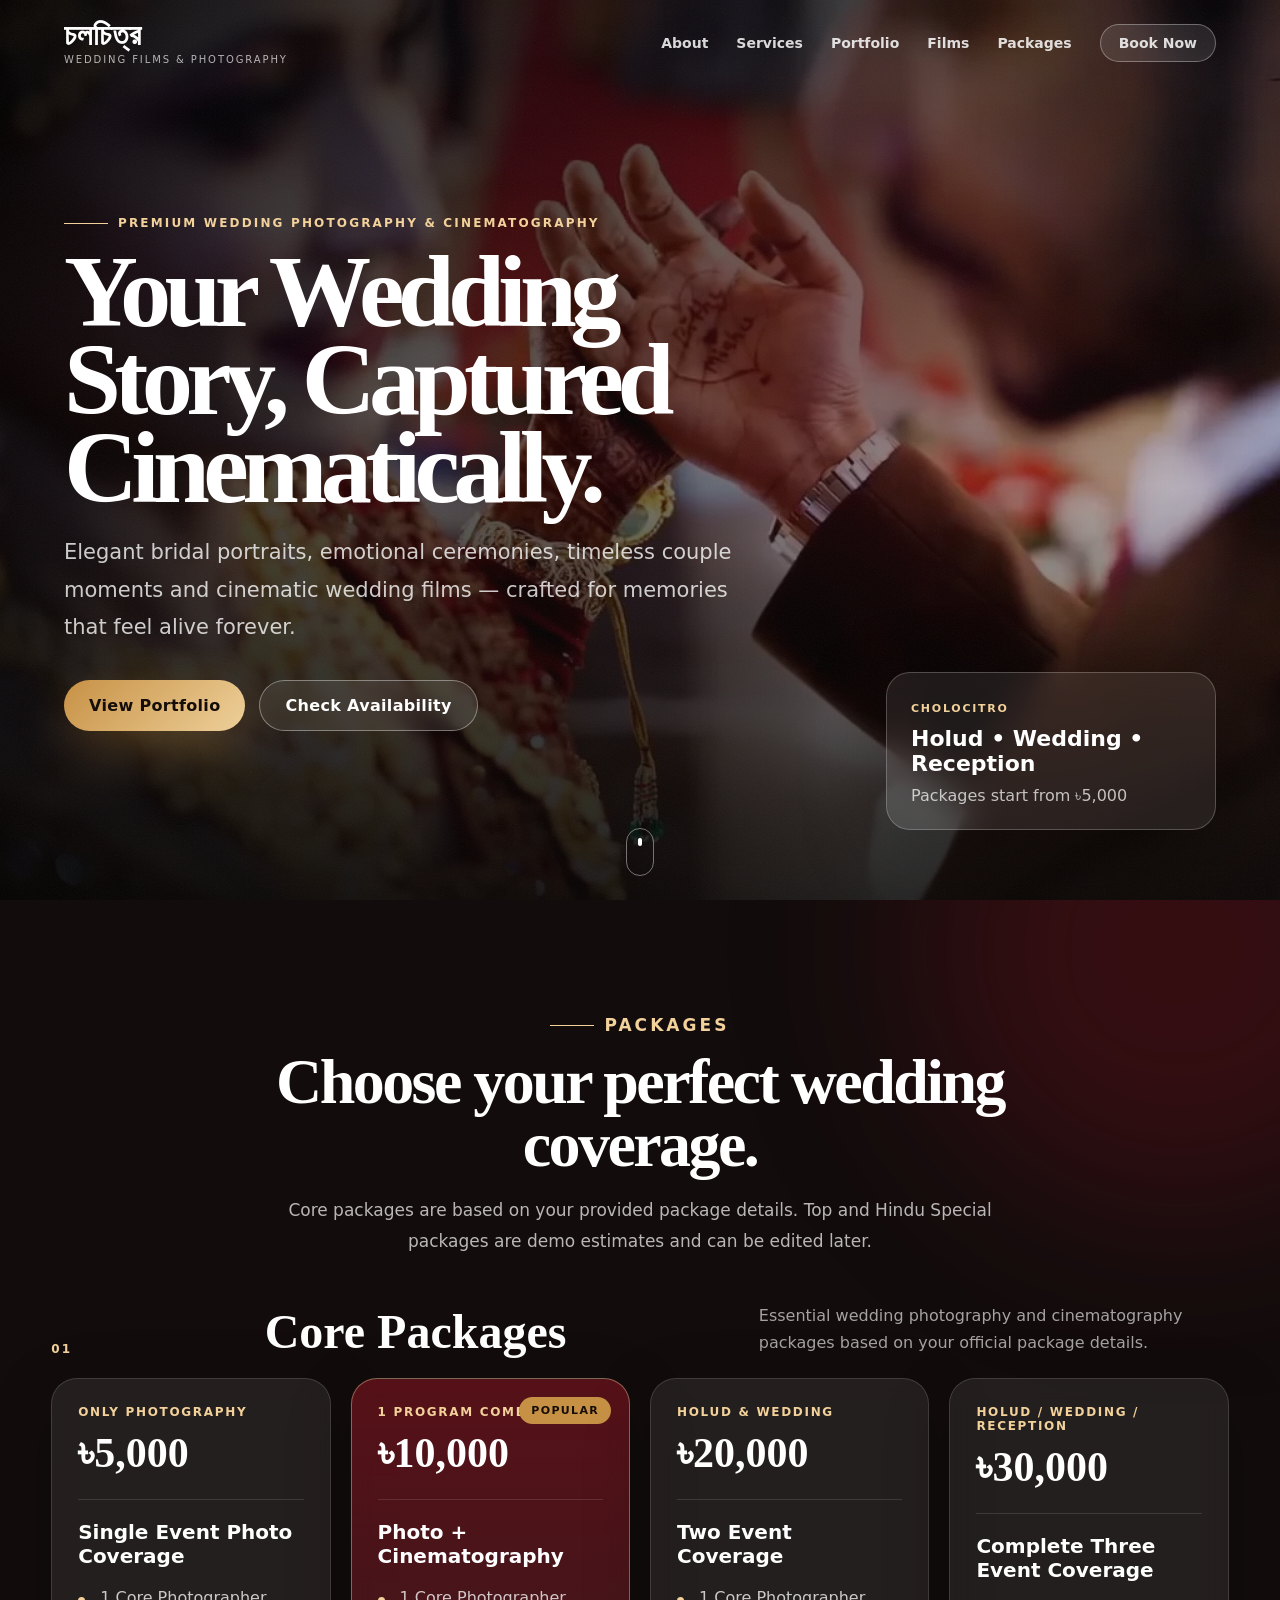
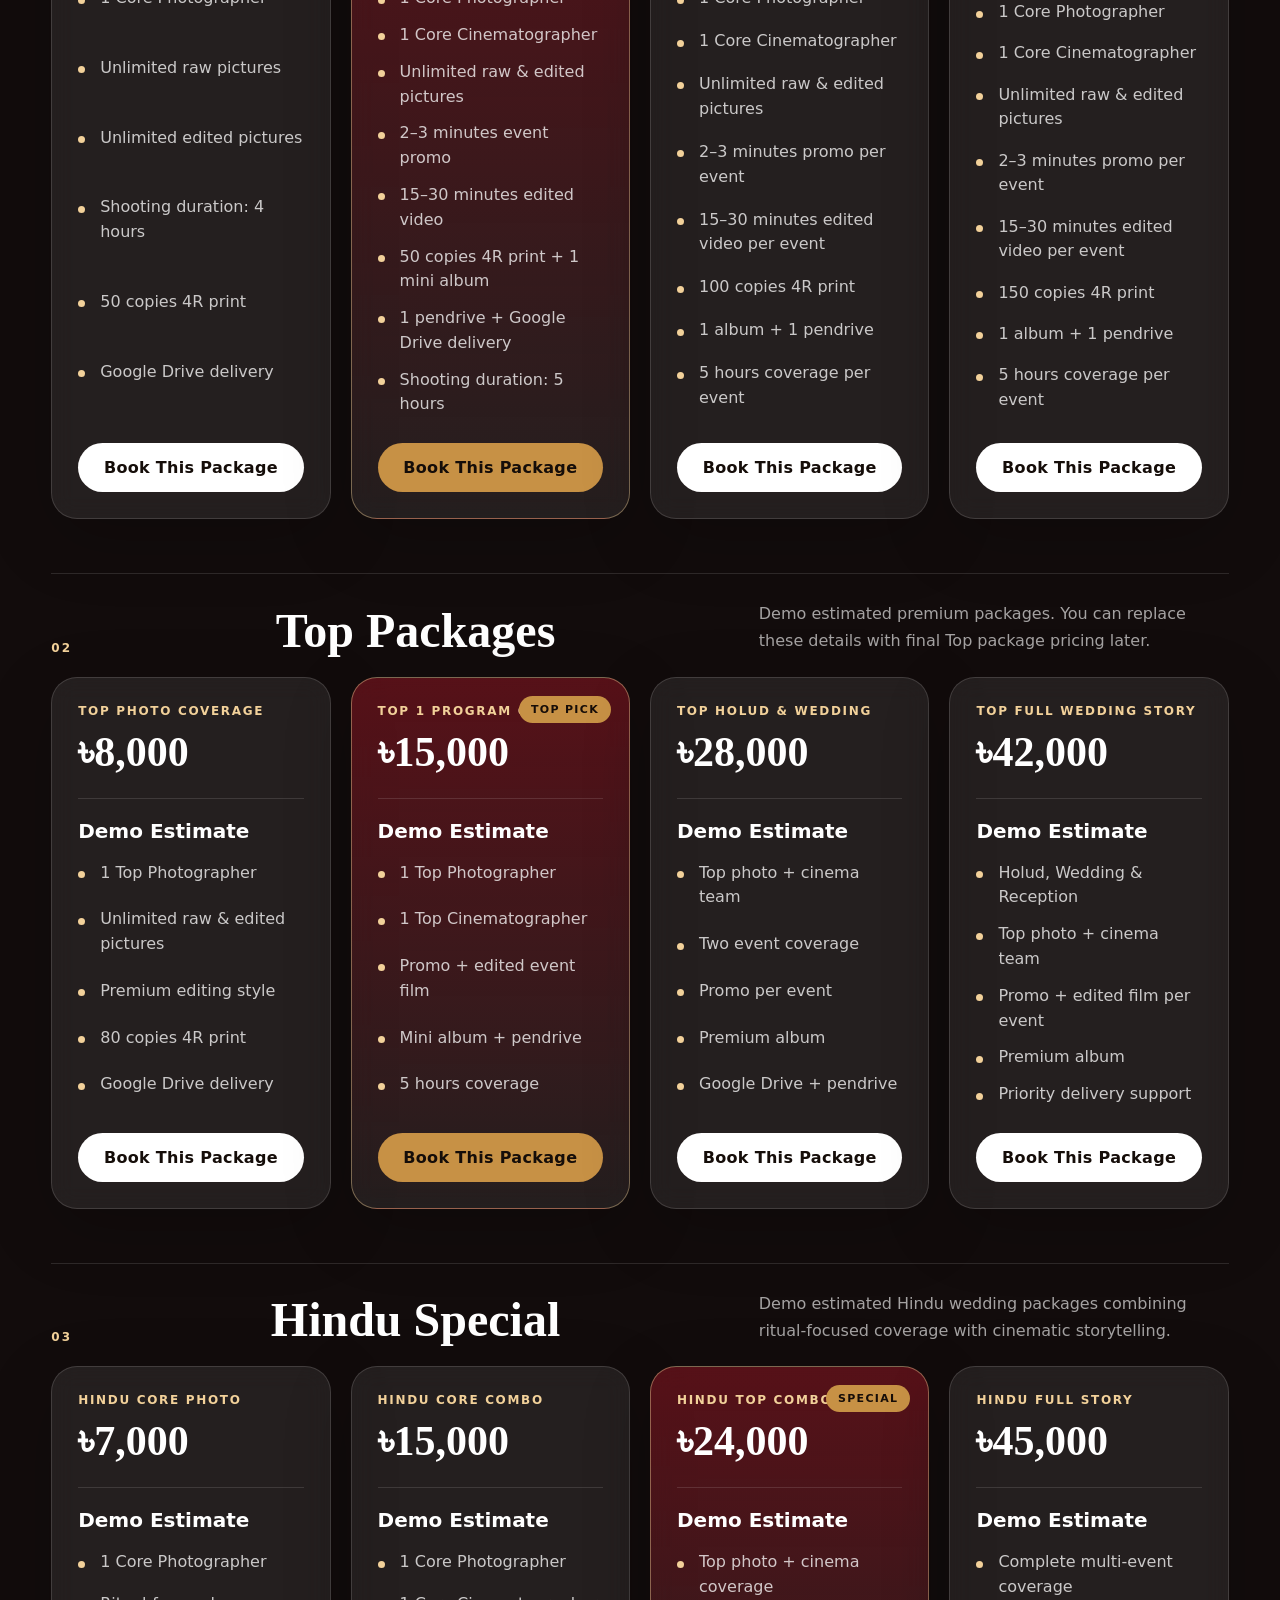
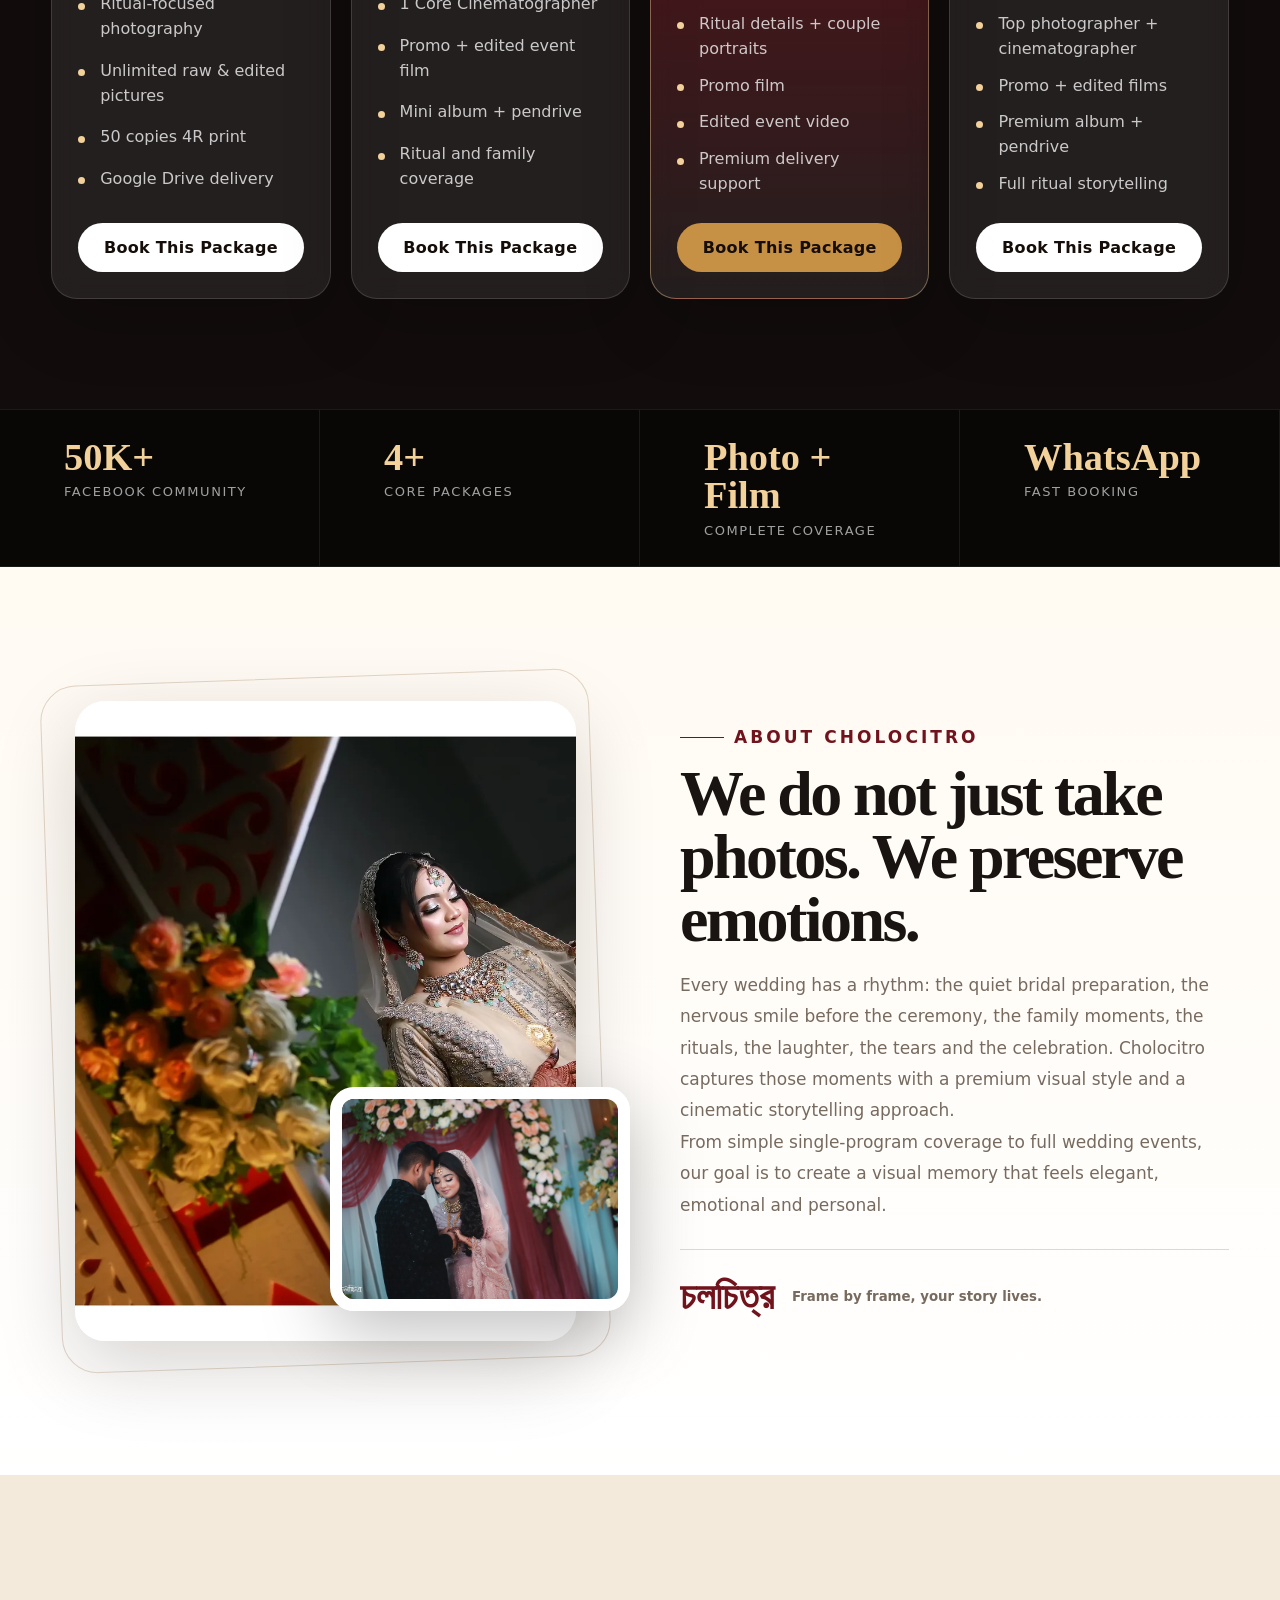
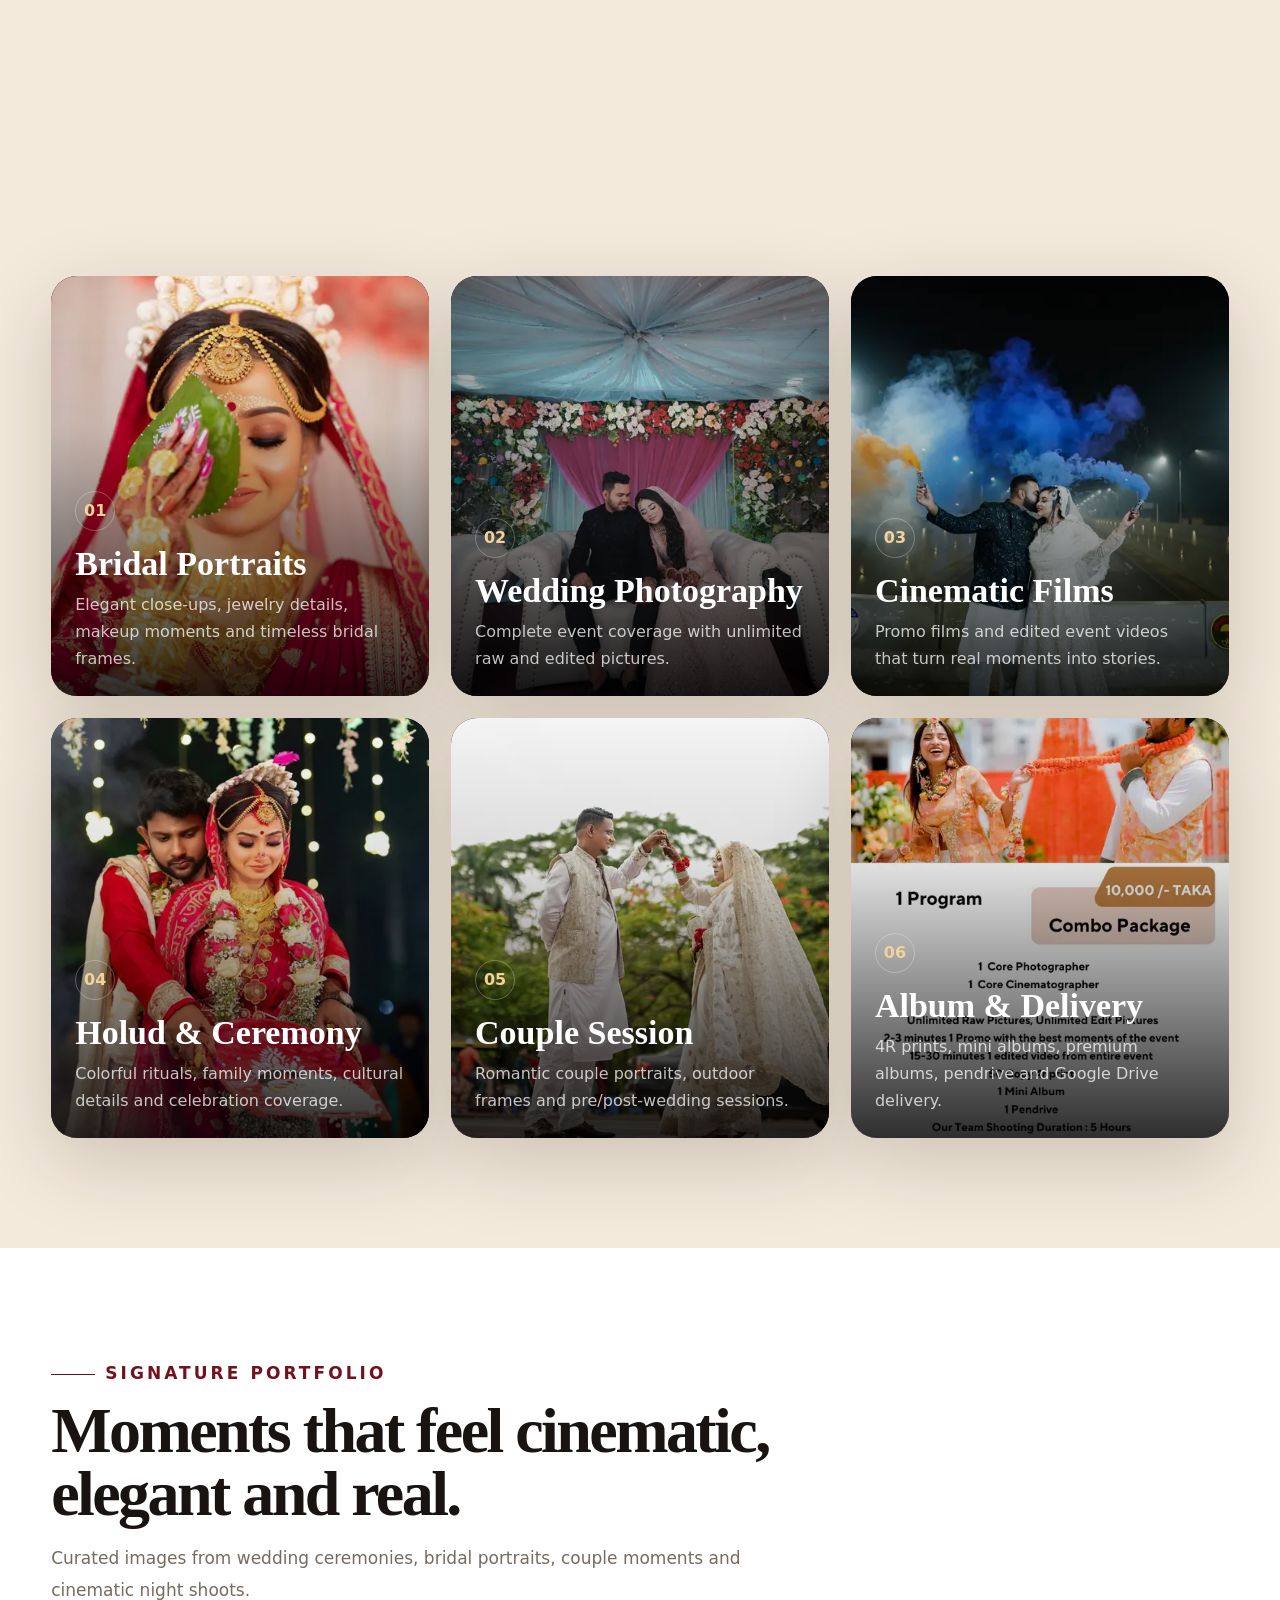
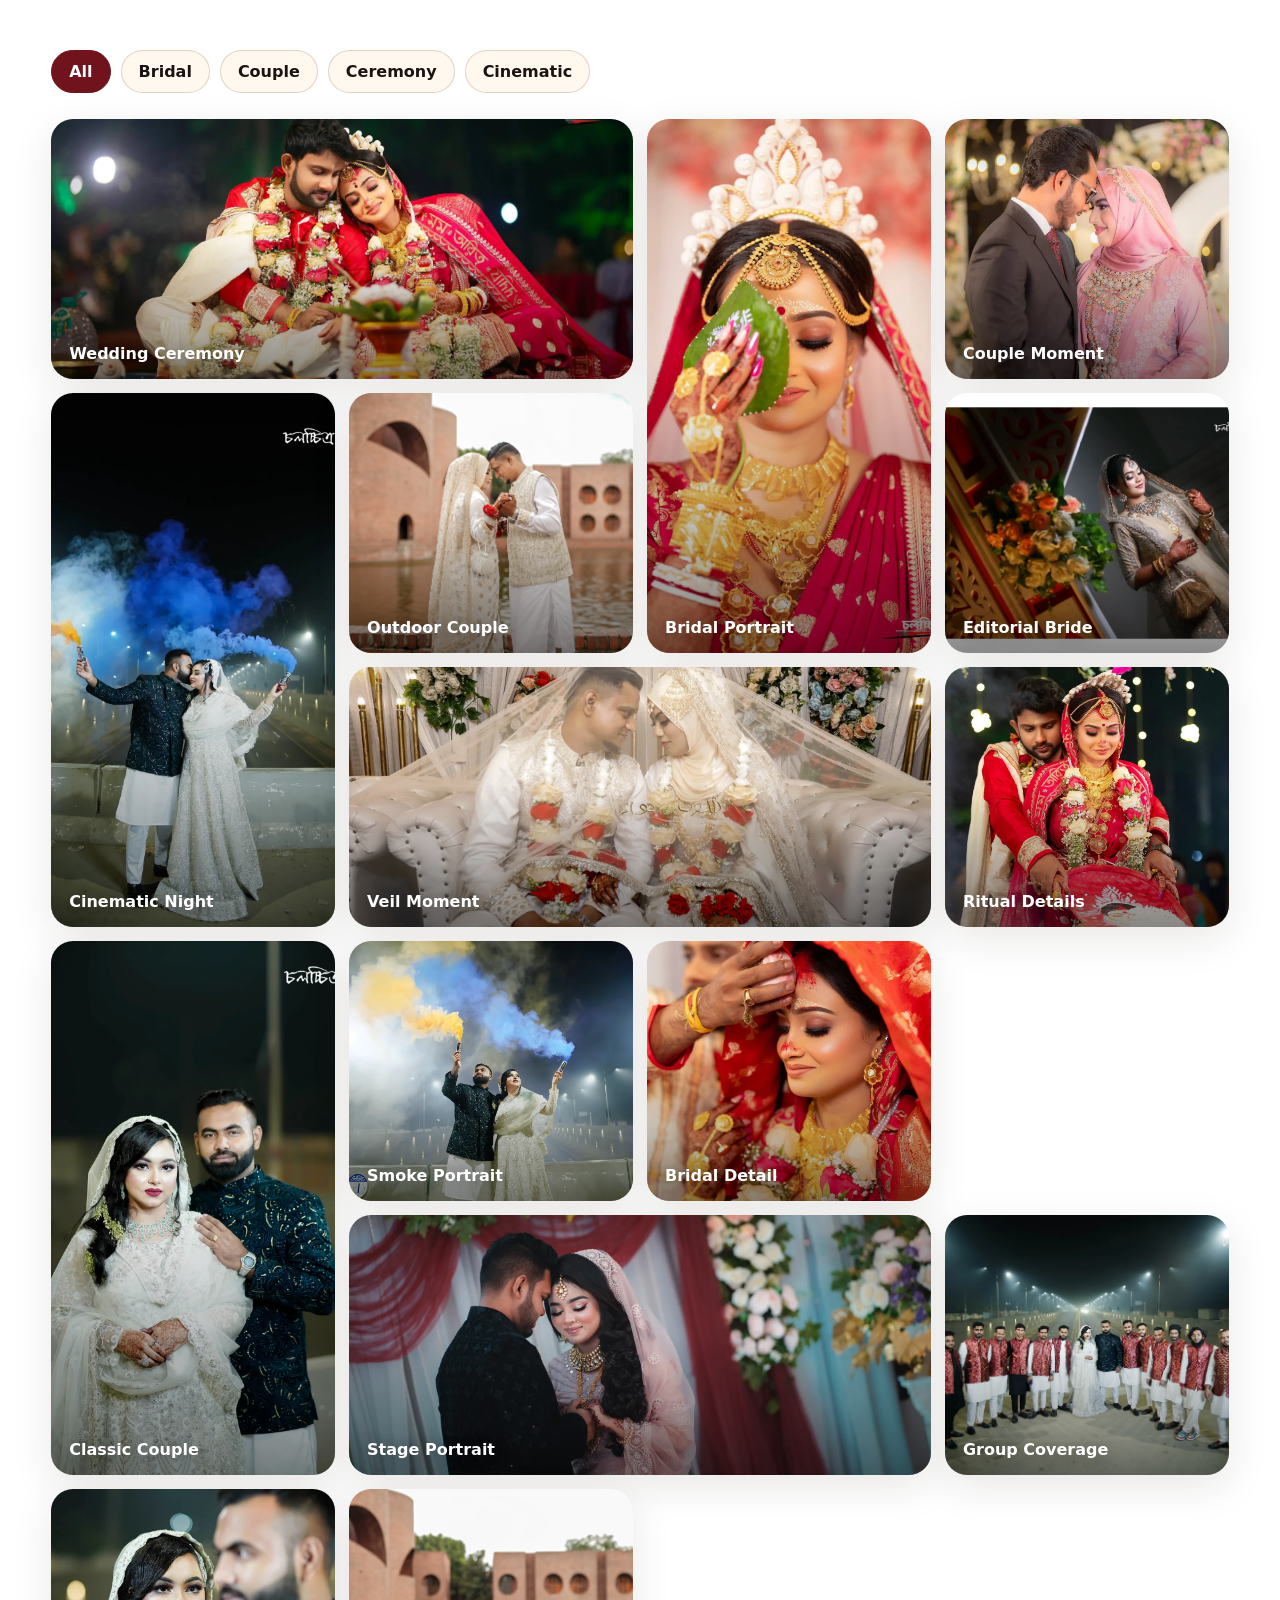
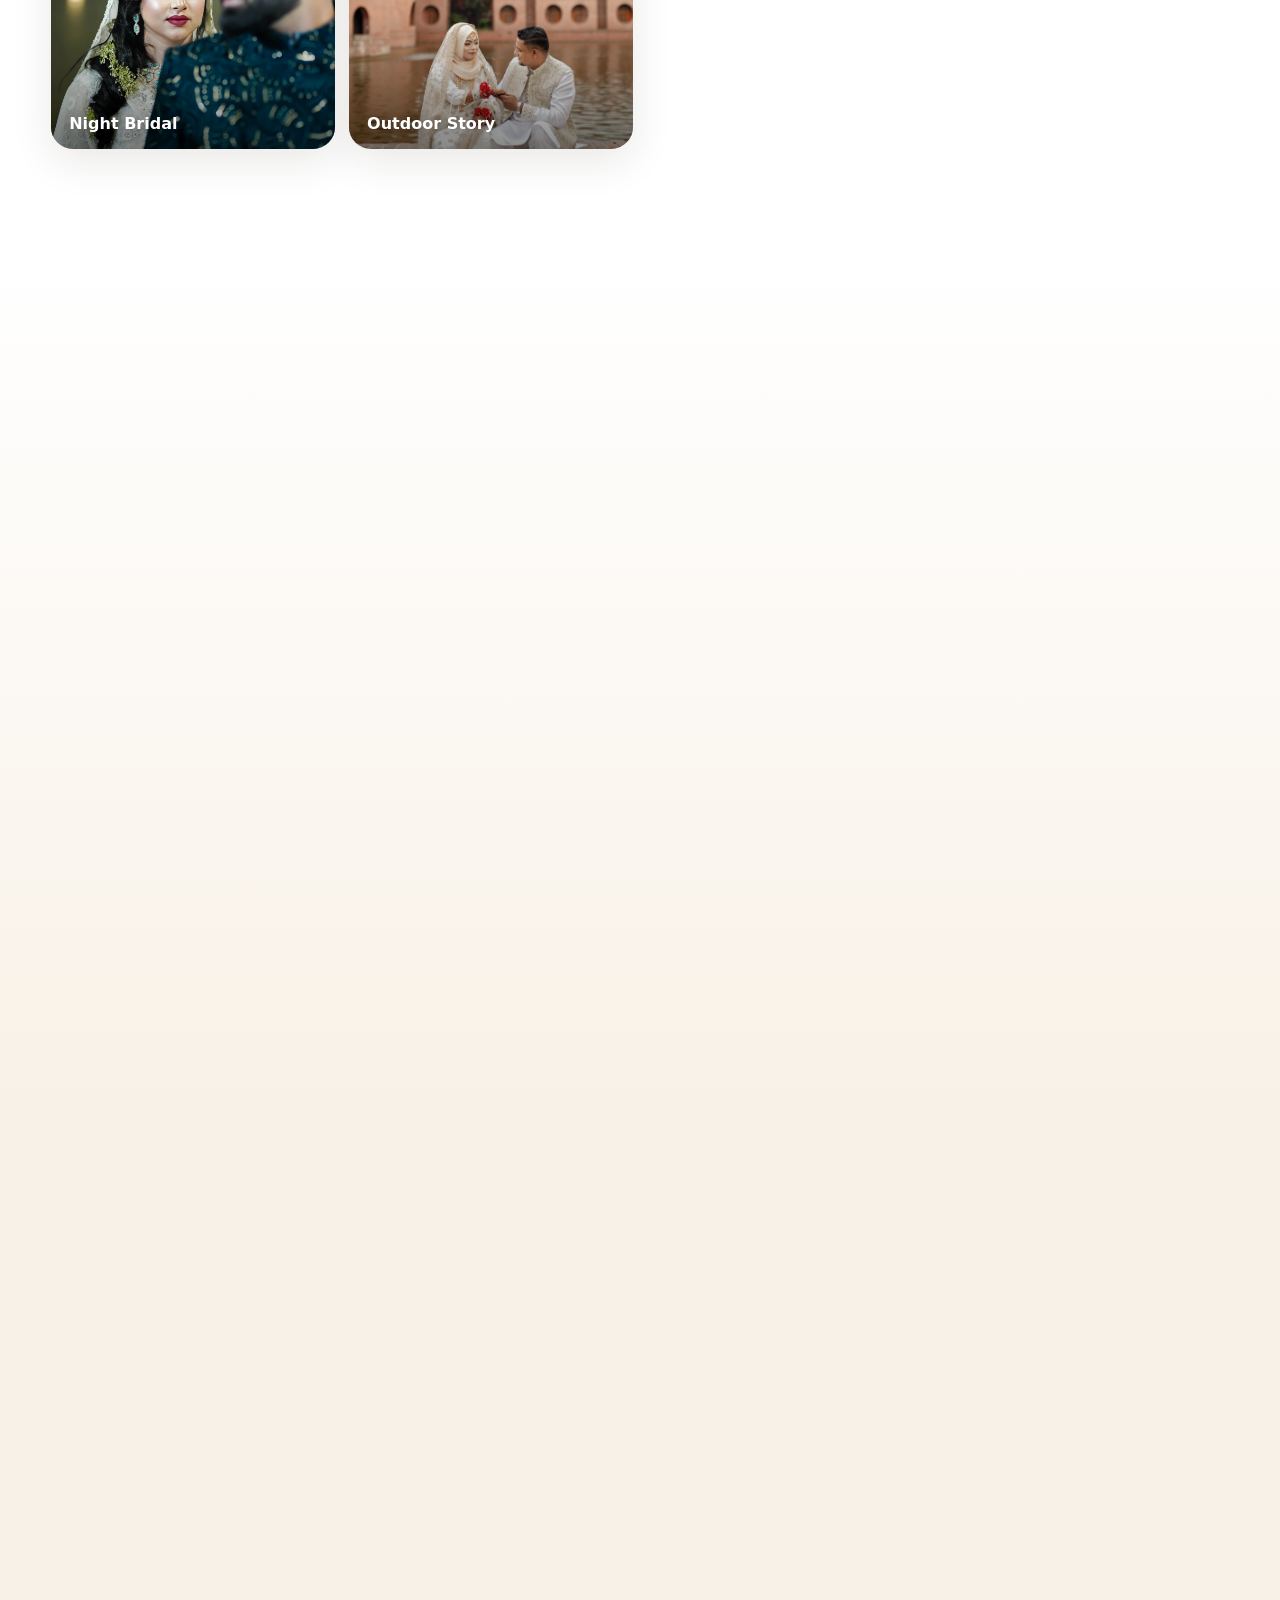
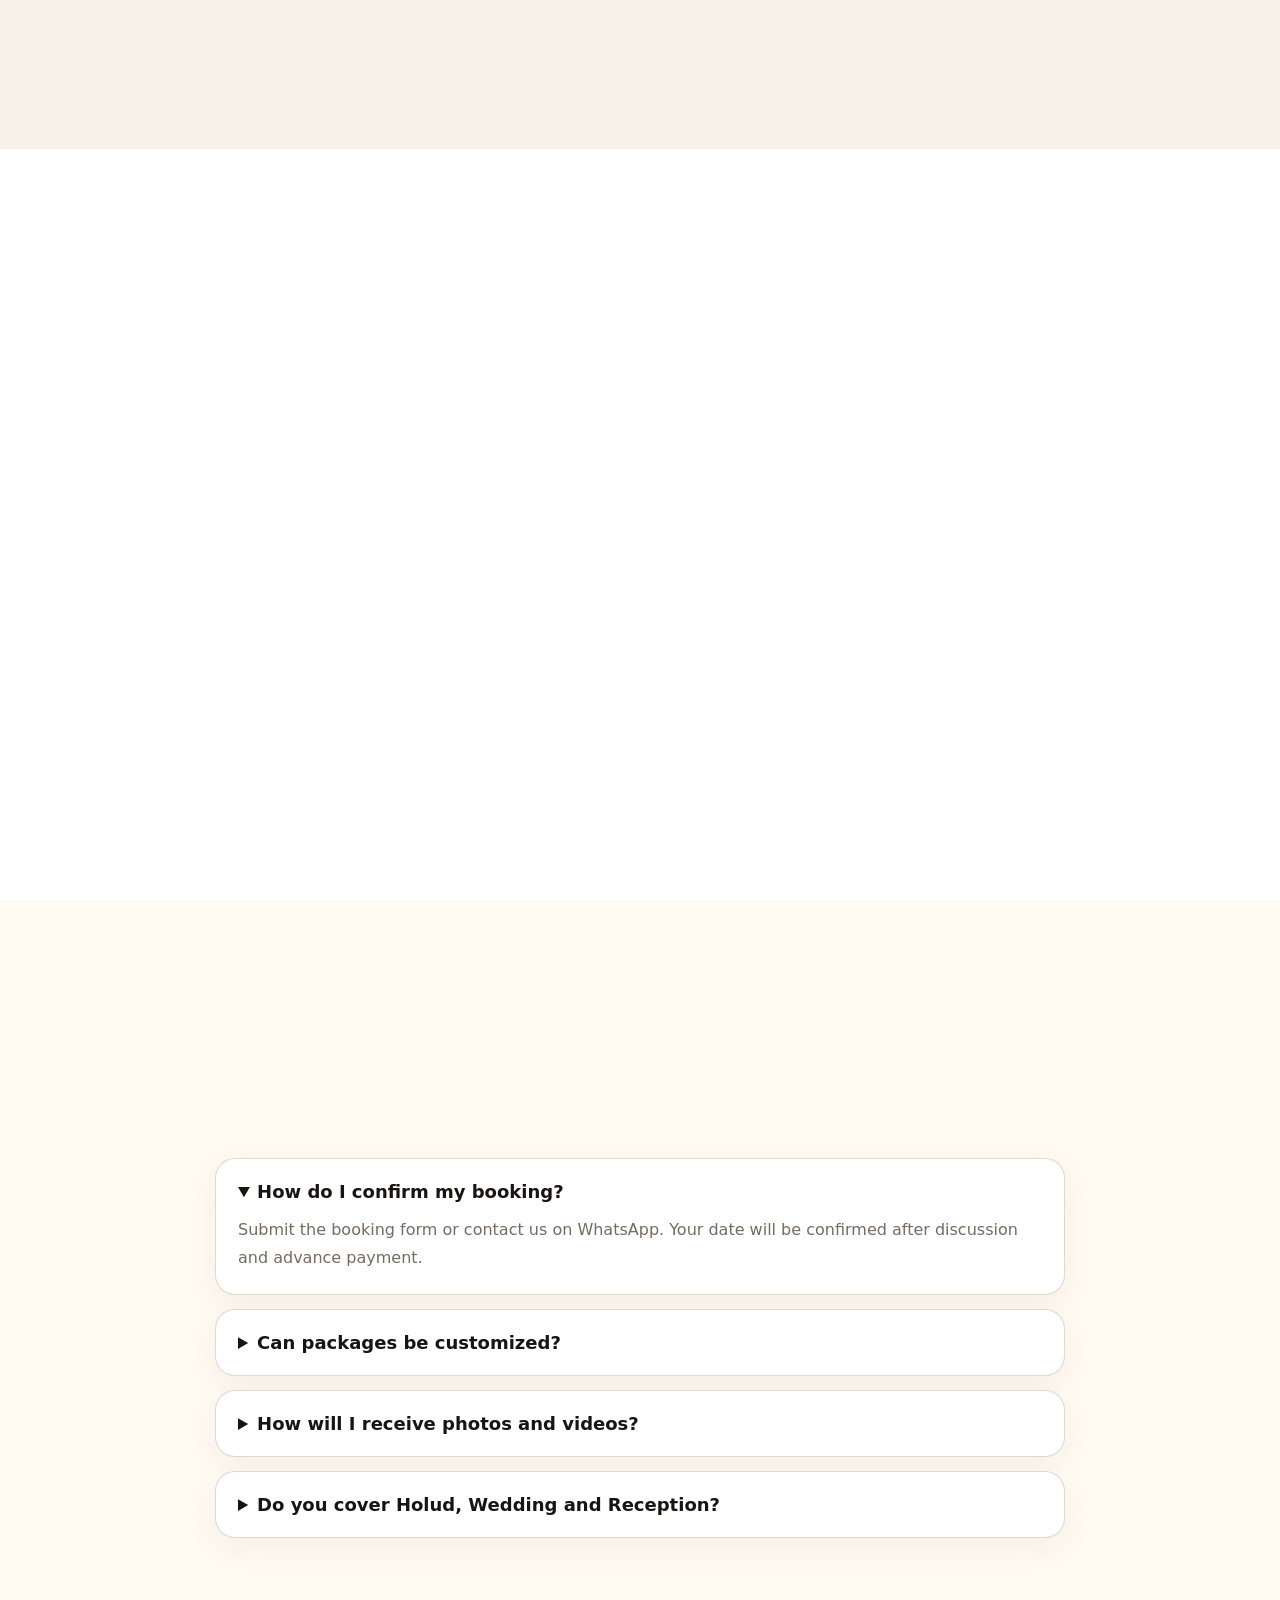
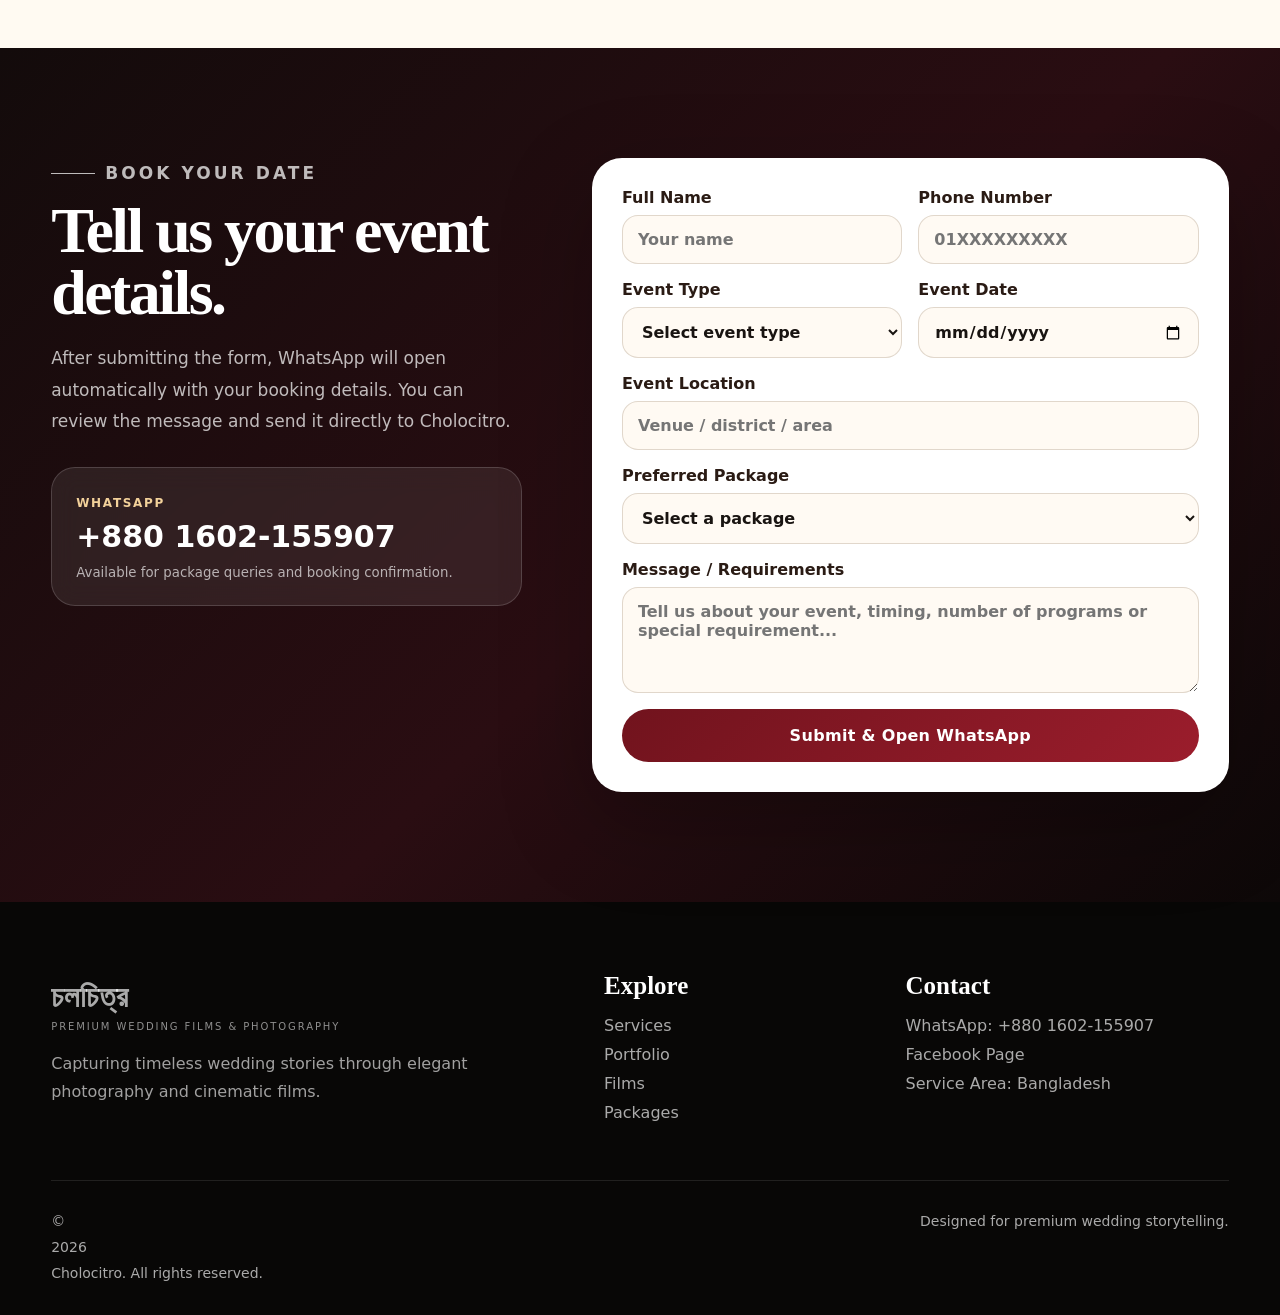
==== index.html @ 1b0583b4 "Add files via upload" ====
<!DOCTYPE html>
<html lang="en">
<head>
  <meta charset="UTF-8" />
  <meta name="viewport" content="width=device-width, initial-scale=1.0" />
  <title>Cholocitro | Premium Wedding Photography & Cinematography</title>
  <meta name="description" content="Cholocitro offers premium wedding photography and cinematic wedding films for Holud, Wedding, Reception and Couple Sessions. View portfolio and book your date via WhatsApp." />
  <meta name="theme-color" content="#0b0909" />
  <link rel="stylesheet" href="style.css" />
</head>
<body>
  <div class="site-loader" id="siteLoader">
    <div class="loader-mark">চলচিত্র</div>
    <span>Loading your wedding story...</span>
  </div>

  <header class="header" id="header">
    <a class="brand" href="#home" aria-label="Cholocitro home">
      <span class="brand-mark">চলচিত্র</span>
      <span class="brand-line">Wedding Films & Photography</span>
    </a>

    <button class="menu-toggle" id="menuToggle" aria-label="Open menu" aria-expanded="false">
      <span></span><span></span><span></span>
    </button>

    <nav class="nav" id="navMenu" aria-label="Primary navigation">
      <a href="#about">About</a>
      <a href="#services">Services</a>
      <a href="#portfolio">Portfolio</a>
      <a href="#films">Films</a>
      <a href="#packages">Packages</a>
      <a href="#booking" class="nav-cta">Book Now</a>
    </nav>
  </header>

  <main>
    <section class="hero" id="home">
      <video class="hero-video" autoplay muted loop playsinline poster="assets/images/hero-video-poster.webp">
        <source src="assets/video/cholocitro-hero.mp4" type="video/mp4" />
      </video>
      <div class="hero-overlay"></div>
      <div class="hero-grain"></div>
      <div class="hero-content reveal">
        <p class="eyebrow">Premium Wedding Photography & Cinematography</p>
        <h1>Your Wedding Story, Captured Cinematically.</h1>
        <p class="hero-copy">Elegant bridal portraits, emotional ceremonies, timeless couple moments and cinematic wedding films — crafted for memories that feel alive forever.</p>
        <div class="hero-actions">
          <a href="#portfolio" class="btn btn-primary">View Portfolio</a>
          <a href="#booking" class="btn btn-ghost">Check Availability</a>
        </div>
      </div>
      <div class="hero-card reveal delay-1">
        <span>Cholocitro</span>
        <strong>Holud • Wedding • Reception</strong>
        <p>Packages start from ৳5,000</p>
      </div>
      <a class="scroll-cue" href="#packages" aria-label="Scroll to packages"><span></span></a>
    </section>

    <section class="section packages" id="packages">
      <div class="container">
        <div class="section-head centered reveal">
          <p class="eyebrow dark">Packages</p>
          <h2>Choose your perfect wedding coverage.</h2>
          <p>Core packages are based on your provided package details. Top and Hindu Special packages are demo estimates and can be edited later.</p>
        </div>

        <div class="package-category-head reveal delay-1">
          <span>01</span>
          <h3>Core Packages</h3>
          <p>Essential wedding photography and cinematography packages based on your official package details.</p>
        </div>

        <div class="package-panel package-group" id="core">
          <article class="price-card reveal">
            <div class="price-head">
              <p>Only Photography</p><strong>৳5,000</strong>
            </div>
            <h3>Single Event Photo Coverage</h3>
            <ul>
              <li>1 Core Photographer</li>
              <li>Unlimited raw pictures</li>
              <li>Unlimited edited pictures</li>
              <li>Shooting duration: 4 hours</li>
              <li>50 copies 4R print</li>
              <li>Google Drive delivery</li>
            </ul>
            <button class="btn btn-price package-book" data-package="Only Photography — ৳5,000">Book This Package</button>
          </article>

          <article class="price-card featured reveal delay-1">
            <div class="ribbon">Popular</div>
            <div class="price-head">
              <p>1 Program Combo</p><strong>৳10,000</strong>
            </div>
            <h3>Photo + Cinematography</h3>
            <ul>
              <li>1 Core Photographer</li>
              <li>1 Core Cinematographer</li>
              <li>Unlimited raw & edited pictures</li>
              <li>2–3 minutes event promo</li>
              <li>15–30 minutes edited video</li>
              <li>50 copies 4R print + 1 mini album</li>
              <li>1 pendrive + Google Drive delivery</li>
              <li>Shooting duration: 5 hours</li>
            </ul>
            <button class="btn btn-price package-book" data-package="1 Program Combo Package — ৳10,000">Book This Package</button>
          </article>

          <article class="price-card reveal delay-2">
            <div class="price-head">
              <p>Holud & Wedding</p><strong>৳20,000</strong>
            </div>
            <h3>Two Event Coverage</h3>
            <ul>
              <li>1 Core Photographer</li>
              <li>1 Core Cinematographer</li>
              <li>Unlimited raw & edited pictures</li>
              <li>2–3 minutes promo per event</li>
              <li>15–30 minutes edited video per event</li>
              <li>100 copies 4R print</li>
              <li>1 album + 1 pendrive</li>
              <li>5 hours coverage per event</li>
            </ul>
            <button class="btn btn-price package-book" data-package="Holud & Wedding — ৳20,000">Book This Package</button>
          </article>

          <article class="price-card reveal">
            <div class="price-head">
              <p>Holud / Wedding / Reception</p><strong>৳30,000</strong>
            </div>
            <h3>Complete Three Event Coverage</h3>
            <ul>
              <li>1 Core Photographer</li>
              <li>1 Core Cinematographer</li>
              <li>Unlimited raw & edited pictures</li>
              <li>2–3 minutes promo per event</li>
              <li>15–30 minutes edited video per event</li>
              <li>150 copies 4R print</li>
              <li>1 album + 1 pendrive</li>
              <li>5 hours coverage per event</li>
            </ul>
            <button class="btn btn-price package-book" data-package="Holud / Wedding / Reception — ৳30,000">Book This Package</button>
          </article>
        </div>

        <div class="package-category-head reveal">
          <span>02</span>
          <h3>Top Packages</h3>
          <p>Demo estimated premium packages. You can replace these details with final Top package pricing later.</p>
        </div>

        <div class="package-panel package-group" id="top">
          <article class="price-card">
            <div class="price-head"><p>Top Photo Coverage</p><strong>৳8,000</strong></div>
            <h3>Demo Estimate</h3>
            <ul><li>1 Top Photographer</li><li>Unlimited raw & edited pictures</li><li>Premium editing style</li><li>80 copies 4R print</li><li>Google Drive delivery</li></ul>
            <button class="btn btn-price package-book" data-package="Top Photo Coverage — ৳8,000 Demo Estimate">Book This Package</button>
          </article>
          <article class="price-card featured">
            <div class="ribbon">Top Pick</div>
            <div class="price-head"><p>Top 1 Program Combo</p><strong>৳15,000</strong></div>
            <h3>Demo Estimate</h3>
            <ul><li>1 Top Photographer</li><li>1 Top Cinematographer</li><li>Promo + edited event film</li><li>Mini album + pendrive</li><li>5 hours coverage</li></ul>
            <button class="btn btn-price package-book" data-package="Top 1 Program Combo — ৳15,000 Demo Estimate">Book This Package</button>
          </article>
          <article class="price-card">
            <div class="price-head"><p>Top Holud & Wedding</p><strong>৳28,000</strong></div>
            <h3>Demo Estimate</h3>
            <ul><li>Top photo + cinema team</li><li>Two event coverage</li><li>Promo per event</li><li>Premium album</li><li>Google Drive + pendrive</li></ul>
            <button class="btn btn-price package-book" data-package="Top Holud & Wedding — ৳28,000 Demo Estimate">Book This Package</button>
          </article>
          <article class="price-card">
            <div class="price-head"><p>Top Full Wedding Story</p><strong>৳42,000</strong></div>
            <h3>Demo Estimate</h3>
            <ul><li>Holud, Wedding & Reception</li><li>Top photo + cinema team</li><li>Promo + edited film per event</li><li>Premium album</li><li>Priority delivery support</li></ul>
            <button class="btn btn-price package-book" data-package="Top Full Wedding Story — ৳42,000 Demo Estimate">Book This Package</button>
          </article>
        </div>

        <div class="package-category-head reveal">
          <span>03</span>
          <h3>Hindu Special</h3>
          <p>Demo estimated Hindu wedding packages combining ritual-focused coverage with cinematic storytelling.</p>
        </div>

        <div class="package-panel package-group" id="hindu">
          <article class="price-card">
            <div class="price-head"><p>Hindu Core Photo</p><strong>৳7,000</strong></div>
            <h3>Demo Estimate</h3>
            <ul><li>1 Core Photographer</li><li>Ritual-focused photography</li><li>Unlimited raw & edited pictures</li><li>50 copies 4R print</li><li>Google Drive delivery</li></ul>
            <button class="btn btn-price package-book" data-package="Hindu Core Photo — ৳7,000 Demo Estimate">Book This Package</button>
          </article>
          <article class="price-card">
            <div class="price-head"><p>Hindu Core Combo</p><strong>৳15,000</strong></div>
            <h3>Demo Estimate</h3>
            <ul><li>1 Core Photographer</li><li>1 Core Cinematographer</li><li>Promo + edited event film</li><li>Mini album + pendrive</li><li>Ritual and family coverage</li></ul>
            <button class="btn btn-price package-book" data-package="Hindu Core Combo — ৳15,000 Demo Estimate">Book This Package</button>
          </article>
          <article class="price-card featured">
            <div class="ribbon">Special</div>
            <div class="price-head"><p>Hindu Top Combo</p><strong>৳24,000</strong></div>
            <h3>Demo Estimate</h3>
            <ul><li>Top photo + cinema coverage</li><li>Ritual details + couple portraits</li><li>Promo film</li><li>Edited event video</li><li>Premium delivery support</li></ul>
            <button class="btn btn-price package-book" data-package="Hindu Top Combo — ৳24,000 Demo Estimate">Book This Package</button>
          </article>
          <article class="price-card">
            <div class="price-head"><p>Hindu Full Story</p><strong>৳45,000</strong></div>
            <h3>Demo Estimate</h3>
            <ul><li>Complete multi-event coverage</li><li>Top photographer + cinematographer</li><li>Promo + edited films</li><li>Premium album + pendrive</li><li>Full ritual storytelling</li></ul>
            <button class="btn btn-price package-book" data-package="Hindu Full Story — ৳45,000 Demo Estimate">Book This Package</button>
          </article>
        </div>
      </div>
    </section>


    <section class="proof-strip">
      <div><strong>50K+</strong><span>Facebook Community</span></div>
      <div><strong>4+</strong><span>Core Packages</span></div>
      <div><strong>Photo + Film</strong><span>Complete Coverage</span></div>
      <div><strong>WhatsApp</strong><span>Fast Booking</span></div>
    </section>

    <section class="section about" id="about">
      <div class="container about-grid">
        <div class="about-media reveal">
          <img src="assets/images/editorial-bride-wide.webp" alt="Cholocitro bridal portrait" loading="lazy" />
          <div class="mini-image">
            <img src="assets/images/stage-couple-wide.webp" alt="Couple wedding portrait by Cholocitro" loading="lazy" />
          </div>
        </div>
        <div class="section-copy reveal delay-1">
          <p class="eyebrow dark">About Cholocitro</p>
          <h2>We do not just take photos. We preserve emotions.</h2>
          <p>Every wedding has a rhythm: the quiet bridal preparation, the nervous smile before the ceremony, the family moments, the rituals, the laughter, the tears and the celebration. Cholocitro captures those moments with a premium visual style and a cinematic storytelling approach.</p>
          <p>From simple single-program coverage to full wedding events, our goal is to create a visual memory that feels elegant, emotional and personal.</p>
          <div class="signature-row">
            <span>চলচিত্র</span>
            <small>Frame by frame, your story lives.</small>
          </div>
        </div>
      </div>
    </section>

    <section class="section services" id="services">
      <div class="container">
        <div class="section-head centered reveal">
          <p class="eyebrow dark">Our Services</p>
          <h2>Complete wedding coverage for every moment.</h2>
          <p>Choose photography, cinematography or a complete combo package for your Holud, Wedding, Reception and Couple Session.</p>
        </div>

        <div class="service-grid">
          <article class="service-card reveal">
            <img src="assets/images/red-bridal-close-thumb.webp" alt="Bridal photography service" loading="lazy" />
            <div>
              <span>01</span>
              <h3>Bridal Portraits</h3>
              <p>Elegant close-ups, jewelry details, makeup moments and timeless bridal frames.</p>
            </div>
          </article>
          <article class="service-card reveal delay-1">
            <img src="assets/images/stage-couple-sofa-thumb.webp" alt="Wedding photography service" loading="lazy" />
            <div>
              <span>02</span>
              <h3>Wedding Photography</h3>
              <p>Complete event coverage with unlimited raw and edited pictures.</p>
            </div>
          </article>
          <article class="service-card reveal delay-2">
            <img src="assets/images/smoke-kiss-wide-thumb.webp" alt="Cinematic wedding film service" loading="lazy" />
            <div>
              <span>03</span>
              <h3>Cinematic Films</h3>
              <p>Promo films and edited event videos that turn real moments into stories.</p>
            </div>
          </article>
          <article class="service-card reveal">
            <img src="assets/images/hindu-ritual-portrait-thumb.webp" alt="Holud and ceremony coverage service" loading="lazy" />
            <div>
              <span>04</span>
              <h3>Holud & Ceremony</h3>
              <p>Colorful rituals, family moments, cultural details and celebration coverage.</p>
            </div>
          </article>
          <article class="service-card reveal delay-1">
            <img src="assets/images/outdoor-white-couple-portrait-thumb.webp" alt="Couple session photography service" loading="lazy" />
            <div>
              <span>05</span>
              <h3>Couple Session</h3>
              <p>Romantic couple portraits, outdoor frames and pre/post-wedding sessions.</p>
            </div>
          </article>
          <article class="service-card reveal delay-2">
            <img src="assets/images/package-core-combo-one-thumb.webp" alt="Album and delivery service" loading="lazy" />
            <div>
              <span>06</span>
              <h3>Album & Delivery</h3>
              <p>4R prints, mini albums, premium albums, pendrive and Google Drive delivery.</p>
            </div>
          </article>
        </div>
      </div>
    </section>

    <section class="section portfolio" id="portfolio">
      <div class="container">
        <div class="section-head reveal">
          <p class="eyebrow dark">Signature Portfolio</p>
          <h2>Moments that feel cinematic, elegant and real.</h2>
          <p>Curated images from wedding ceremonies, bridal portraits, couple moments and cinematic night shoots.</p>
        </div>

        <div class="filter-bar reveal delay-1" role="tablist" aria-label="Portfolio filters">
          <button class="filter-btn active" data-filter="all">All</button>
          <button class="filter-btn" data-filter="bridal">Bridal</button>
          <button class="filter-btn" data-filter="couple">Couple</button>
          <button class="filter-btn" data-filter="ceremony">Ceremony</button>
          <button class="filter-btn" data-filter="cinematic">Cinematic</button>
        </div>

        <div class="portfolio-grid" id="portfolioGrid">
          <button class="portfolio-item wide" data-category="ceremony" data-full="assets/images/hindu-ritual-wide.webp" aria-label="Open portfolio image"><img src="assets/images/hindu-ritual-wide.webp" alt="Traditional wedding ceremony couple" loading="lazy" /><span>Wedding Ceremony</span></button>
          <button class="portfolio-item tall" data-category="bridal" data-full="assets/images/red-bridal-close.webp" aria-label="Open portfolio image"><img src="assets/images/red-bridal-close.webp" alt="Red bridal portrait" loading="lazy" /><span>Bridal Portrait</span></button>
          <button class="portfolio-item" data-category="couple" data-full="assets/images/pink-couple-portrait.webp" aria-label="Open portfolio image"><img src="assets/images/pink-couple-portrait.webp" alt="Pink couple portrait" loading="lazy" /><span>Couple Moment</span></button>
          <button class="portfolio-item tall" data-category="cinematic" data-full="assets/images/smoke-kiss-wide.webp" aria-label="Open portfolio image"><img src="assets/images/smoke-kiss-wide.webp" alt="Cinematic smoke couple shot" loading="lazy" /><span>Cinematic Night</span></button>
          <button class="portfolio-item" data-category="couple" data-full="assets/images/outdoor-lake-couple-wide.webp" aria-label="Open portfolio image"><img src="assets/images/outdoor-lake-couple-wide.webp" alt="Outdoor lake couple portrait" loading="lazy" /><span>Outdoor Couple</span></button>
          <button class="portfolio-item" data-category="bridal" data-full="assets/images/editorial-bride-wide.webp" aria-label="Open portfolio image"><img src="assets/images/editorial-bride-wide.webp" alt="Editorial bridal portrait" loading="lazy" /><span>Editorial Bride</span></button>
          <button class="portfolio-item wide" data-category="couple" data-full="assets/images/white-veil-sofa-wide.webp" aria-label="Open portfolio image"><img src="assets/images/white-veil-sofa-wide.webp" alt="White veil couple portrait" loading="lazy" /><span>Veil Moment</span></button>
          <button class="portfolio-item" data-category="ceremony" data-full="assets/images/hindu-ritual-portrait.webp" aria-label="Open portfolio image"><img src="assets/images/hindu-ritual-portrait.webp" alt="Hindu ritual portrait" loading="lazy" /><span>Ritual Details</span></button>
          <button class="portfolio-item tall" data-category="couple" data-full="assets/images/night-couple-front.webp" aria-label="Open portfolio image"><img src="assets/images/night-couple-front.webp" alt="Night couple classic portrait" loading="lazy" /><span>Classic Couple</span></button>
          <button class="portfolio-item" data-category="cinematic" data-full="assets/images/smoke-portrait-wide.webp" aria-label="Open portfolio image"><img src="assets/images/smoke-portrait-wide.webp" alt="Smoke portrait wedding couple" loading="lazy" /><span>Smoke Portrait</span></button>
          <button class="portfolio-item" data-category="bridal" data-full="assets/images/red-bridal-sindoor.webp" aria-label="Open portfolio image"><img src="assets/images/red-bridal-sindoor.webp" alt="Bridal sindoor ritual closeup" loading="lazy" /><span>Bridal Detail</span></button>
          <button class="portfolio-item wide" data-category="couple" data-full="assets/images/stage-couple-wide.webp" aria-label="Open portfolio image"><img src="assets/images/stage-couple-wide.webp" alt="Stage couple wedding portrait" loading="lazy" /><span>Stage Portrait</span></button>
          <button class="portfolio-item" data-category="ceremony" data-full="assets/images/night-group-wide.webp" aria-label="Open portfolio image"><img src="assets/images/night-group-wide.webp" alt="Night group wedding shot" loading="lazy" /><span>Group Coverage</span></button>
          <button class="portfolio-item" data-category="bridal" data-full="assets/images/night-close-bride.webp" aria-label="Open portfolio image"><img src="assets/images/night-close-bride.webp" alt="Night bridal closeup" loading="lazy" /><span>Night Bridal</span></button>
          <button class="portfolio-item" data-category="couple" data-full="assets/images/outdoor-white-dance.webp" aria-label="Open portfolio image"><img src="assets/images/outdoor-white-dance.webp" alt="Outdoor couple hand pose" loading="lazy" /><span>Outdoor Story</span></button>
        </div>
      </div>
    </section>

    <section class="section films" id="films">
      <div class="container films-grid">
        <div class="section-copy reveal">
          <p class="eyebrow dark">Wedding Films</p>
          <h2>Short promos, event films and cinematic memories.</h2>
          <p>Use this section for your best teasers, highlights and full wedding films. The demo video can be replaced with YouTube, Vimeo, Facebook or optimized MP4 links later.</p>
          <ul class="check-list">
            <li>2–3 minutes event promo</li>
            <li>15–30 minutes edited video</li>
            <li>Highlight film for Holud, Wedding and Reception</li>
          </ul>
          <a href="#booking" class="btn btn-dark">Plan My Coverage</a>
        </div>
        <div class="film-card reveal delay-1">
          <video controls preload="metadata" poster="assets/images/hero-video-poster.webp">
            <source src="assets/video/cholocitro-hero.mp4" type="video/mp4" />
          </video>
          <div class="film-info">
            <span>Demo Showreel</span>
            <strong>Cholocitro Cinematic Wedding Story</strong>
          </div>
        </div>
      </div>
    </section>

    <section class="section process">
      <div class="container">
        <div class="section-head centered reveal">
          <p class="eyebrow dark">Booking Process</p>
          <h2>Simple, clear and fast.</h2>
        </div>
        <div class="process-grid">
          <div class="process-step reveal"><span>01</span><h3>Share Details</h3><p>Tell us your event date, location, event type and preferred package.</p></div>
          <div class="process-step reveal delay-1"><span>02</span><h3>Choose Coverage</h3><p>We suggest the best photography and cinematography coverage plan.</p></div>
          <div class="process-step reveal delay-2"><span>03</span><h3>Confirm Date</h3><p>Advance payment confirms your date and booking schedule.</p></div>
          <div class="process-step reveal"><span>04</span><h3>Receive Memories</h3><p>Get edited photos, films, prints, album and files as per your package.</p></div>
        </div>
      </div>
    </section>

    <section class="section testimonials">
      <div class="container testimonials-grid">
        <div class="section-copy reveal">
          <p class="eyebrow dark">Client Love</p>
          <h2>Built on emotions, trust and beautiful delivery.</h2>
          <p>Replace these demo testimonials with real client reviews from Facebook comments, inbox screenshots or video feedback.</p>
        </div>
        <div class="review-stack reveal delay-1">
          <article><p>“The photos felt premium and emotional. Every important family moment was captured beautifully.”</p><span>— Wedding Client</span></article>
          <article><p>“The promo video was exactly what we wanted. Short, cinematic and full of memories.”</p><span>— Reception Client</span></article>
          <article><p>“Very smooth booking and delivery. The album and edited photos were lovely.”</p><span>— Holud Client</span></article>
        </div>
      </div>
    </section>

    <section class="section faq">
      <div class="container">
        <div class="section-head centered reveal">
          <p class="eyebrow dark">FAQ</p>
          <h2>Questions clients usually ask.</h2>
        </div>
        <div class="faq-list reveal delay-1">
          <details open>
            <summary>How do I confirm my booking?</summary>
            <p>Submit the booking form or contact us on WhatsApp. Your date will be confirmed after discussion and advance payment.</p>
          </details>
          <details>
            <summary>Can packages be customized?</summary>
            <p>Yes. Package can be customized based on your event type, location, duration and delivery requirement.</p>
          </details>
          <details>
            <summary>How will I receive photos and videos?</summary>
            <p>Depending on the package, files are delivered through Google Drive and pendrive. Prints and album are included in selected packages.</p>
          </details>
          <details>
            <summary>Do you cover Holud, Wedding and Reception?</summary>
            <p>Yes. We cover single events, two-event packages and complete three-event wedding stories.</p>
          </details>
        </div>
      </div>
    </section>

    <section class="section booking" id="booking">
      <div class="container booking-grid">
        <div class="booking-copy reveal">
          <p class="eyebrow">Book Your Date</p>
          <h2>Tell us your event details.</h2>
          <p>After submitting the form, WhatsApp will open automatically with your booking details. You can review the message and send it directly to Cholocitro.</p>
          <div class="contact-card">
            <span>WhatsApp</span>
            <strong>+880 1602-155907</strong>
            <small>Available for package queries and booking confirmation.</small>
          </div>
        </div>

        <form class="booking-form reveal delay-1" id="bookingForm">
          <div class="form-row">
            <label>Full Name
              <input type="text" name="name" placeholder="Your name" required />
            </label>
            <label>Phone Number
              <input type="tel" name="phone" placeholder="01XXXXXXXXX" required />
            </label>
          </div>
          <div class="form-row">
            <label>Event Type
              <select name="eventType" required>
                <option value="">Select event type</option>
                <option>Holud</option>
                <option>Wedding</option>
                <option>Reception</option>
                <option>Holud + Wedding</option>
                <option>Holud + Wedding + Reception</option>
                <option>Couple Session</option>
                <option>Hindu Wedding</option>
              </select>
            </label>
            <label>Event Date
              <input type="date" name="eventDate" required />
            </label>
          </div>
          <label>Event Location
            <input type="text" name="location" placeholder="Venue / district / area" required />
          </label>
          <label>Preferred Package
            <select name="package" id="packageSelect" required>
              <option value="">Select a package</option>
              <option>Only Photography — ৳5,000</option>
              <option>1 Program Combo Package — ৳10,000</option>
              <option>Holud & Wedding — ৳20,000</option>
              <option>Holud / Wedding / Reception — ৳30,000</option>
              <option>Top Photo Coverage — Demo Estimate</option>
              <option>Top 1 Program Combo — Demo Estimate</option>
              <option>Top Holud & Wedding — Demo Estimate</option>
              <option>Top Full Wedding Story — Demo Estimate</option>
              <option>Hindu Special Package — Demo Estimate</option>
              <option>Custom Package</option>
            </select>
          </label>
          <label>Message / Requirements
            <textarea name="message" rows="4" placeholder="Tell us about your event, timing, number of programs or special requirement..."></textarea>
          </label>
          <button type="submit" class="btn btn-form">Submit & Open WhatsApp</button>
        </form>
      </div>
    </section>
  </main>

  <footer class="footer">
    <div class="container footer-grid">
      <div>
        <a class="brand footer-brand" href="#home">
          <span class="brand-mark">চলচিত্র</span>
          <span class="brand-line">Premium Wedding Films & Photography</span>
        </a>
        <p>Capturing timeless wedding stories through elegant photography and cinematic films.</p>
      </div>
      <div>
        <h3>Explore</h3>
        <a href="#services">Services</a>
        <a href="#portfolio">Portfolio</a>
        <a href="#films">Films</a>
        <a href="#packages">Packages</a>
      </div>
      <div>
        <h3>Contact</h3>
        <a href="https://wa.me/8801602155907" target="_blank" rel="noopener">WhatsApp: +880 1602-155907</a>
        <a href="https://www.facebook.com/cholocitro" target="_blank" rel="noopener">Facebook Page</a>
        <span>Service Area: Bangladesh</span>
      </div>
    </div>
    <div class="footer-bottom">
      <span>© <span id="year"></span> Cholocitro. All rights reserved.</span>
      <span>Designed for premium wedding storytelling.</span>
    </div>
  </footer>

  <div class="lightbox" id="lightbox" aria-hidden="true">
    <button class="lightbox-close" id="lightboxClose" aria-label="Close image">×</button>
    <img src="" alt="Expanded portfolio image" id="lightboxImage" />
  </div>

  <script src="script.js"></script>
</body>
</html>
---- style.css ----
:root{
  --black:#080706;
  --ink:#191411;
  --muted:#776a5f;
  --cream:#f8f1e7;
  --soft:#fffaf2;
  --card:#fff7ee;
  --maroon:#71131d;
  --maroon-2:#9b1d2c;
  --gold:#c79145;
  --gold-2:#f2d19a;
  --line:rgba(120,77,35,.22);
  --shadow:0 24px 80px rgba(27,16,8,.18);
  --radius:26px;
  --serif:"Playfair Display", Georgia, "Times New Roman", serif;
  --sans:"Inter", "Segoe UI", system-ui, -apple-system, BlinkMacSystemFont, Arial, sans-serif;
}
*{box-sizing:border-box;margin:0;padding:0}
html{scroll-behavior:smooth}
body{
  font-family:var(--sans);
  background:var(--soft);
  color:var(--ink);
  overflow-x:hidden;
}
a{color:inherit;text-decoration:none}
button,input,select,textarea{font:inherit}
img,video{max-width:100%;display:block}
::selection{background:var(--maroon);color:#fff}
.site-loader{
  position:fixed;inset:0;z-index:1000;display:grid;place-items:center;gap:12px;
  background:#080706;color:var(--cream);transition:opacity .55s ease,visibility .55s ease;
}
.site-loader.hide{opacity:0;visibility:hidden}
.loader-mark{font-size:clamp(36px,6vw,80px);font-weight:800;letter-spacing:.02em;color:#fff}
.site-loader span{color:rgba(255,255,255,.68);letter-spacing:.14em;text-transform:uppercase;font-size:12px}
.container{width:min(1180px,92vw);margin-inline:auto}.section{padding:110px 0}.section-head{max-width:760px;margin-bottom:44px}.section-head.centered{text-align:center;margin-inline:auto}.section-head h2,.section-copy h2,.booking-copy h2{font-family:var(--serif);font-size:clamp(36px,5vw,66px);line-height:.98;letter-spacing:-.04em;margin:10px 0 18px}.section-head p,.section-copy p,.booking-copy p{font-size:17px;line-height:1.85;color:var(--muted)}.eyebrow{display:inline-flex;align-items:center;gap:10px;text-transform:uppercase;letter-spacing:.18em;font-weight:800;font-size:12px;color:var(--gold-2)}.eyebrow.dark{color:var(--maroon)}.eyebrow:before{content:"";width:44px;height:1px;background:currentColor;display:inline-block}.btn{display:inline-flex;align-items:center;justify-content:center;gap:10px;border:none;border-radius:999px;padding:15px 25px;font-weight:800;cursor:pointer;transition:.25s ease;letter-spacing:.02em}.btn-primary{background:linear-gradient(135deg,var(--gold),#eed09a);color:#150d09;box-shadow:0 16px 50px rgba(199,145,69,.33)}.btn-primary:hover{transform:translateY(-3px);box-shadow:0 22px 60px rgba(199,145,69,.45)}.btn-ghost{border:1px solid rgba(255,255,255,.38);color:#fff;background:rgba(255,255,255,.08);backdrop-filter:blur(12px)}.btn-ghost:hover{background:rgba(255,255,255,.16);transform:translateY(-3px)}.btn-dark,.btn-form,.btn-price{background:var(--ink);color:#fff}.btn-dark:hover,.btn-form:hover,.btn-price:hover{background:var(--maroon);transform:translateY(-2px)}
.header{position:fixed;top:0;left:0;right:0;z-index:100;display:flex;align-items:center;justify-content:space-between;padding:20px 5vw;transition:.3s ease;color:#fff}.header.scrolled{background:rgba(8,7,6,.84);backdrop-filter:blur(18px);padding:13px 5vw;box-shadow:0 10px 40px rgba(0,0,0,.22)}.brand{display:flex;flex-direction:column;line-height:1}.brand-mark{font-size:30px;font-weight:900;letter-spacing:.03em}.brand-line{font-size:10px;text-transform:uppercase;letter-spacing:.19em;color:rgba(255,255,255,.68);margin-top:5px}.nav{display:flex;align-items:center;gap:28px}.nav a{font-size:14px;font-weight:700;color:rgba(255,255,255,.84);transition:.2s}.nav a:hover{color:#fff}.nav-cta{padding:10px 18px;border:1px solid rgba(255,255,255,.32);border-radius:999px;background:rgba(255,255,255,.1)}.menu-toggle{display:none;width:44px;height:44px;border:1px solid rgba(255,255,255,.28);border-radius:50%;background:rgba(255,255,255,.08);align-items:center;justify-content:center;flex-direction:column;gap:5px}.menu-toggle span{width:18px;height:2px;background:#fff;border-radius:10px;transition:.25s}.menu-toggle.active span:nth-child(1){transform:rotate(45deg) translate(5px,5px)}.menu-toggle.active span:nth-child(2){opacity:0}.menu-toggle.active span:nth-child(3){transform:rotate(-45deg) translate(5px,-5px)}
.hero{position:relative;min-height:100vh;display:flex;align-items:center;padding:130px 5vw 90px;isolation:isolate;background:#090909;color:#fff}.hero-video{position:absolute;inset:0;width:100%;height:100%;object-fit:cover;z-index:-3}.hero-overlay{position:absolute;inset:0;z-index:-2;background:radial-gradient(circle at 70% 38%,rgba(113,19,29,.28),transparent 30%),linear-gradient(90deg,rgba(0,0,0,.82) 0%,rgba(0,0,0,.58) 44%,rgba(0,0,0,.16) 100%),linear-gradient(0deg,rgba(8,7,6,.8) 0%,rgba(8,7,6,.05) 46%,rgba(8,7,6,.4) 100%)}.hero-grain{position:absolute;inset:0;z-index:-1;opacity:.14;background-image:url("data:image/svg+xml,%3Csvg xmlns='http://www.w3.org/2000/svg' width='160' height='160'%3E%3Cfilter id='n'%3E%3CfeTurbulence type='fractalNoise' baseFrequency='.9' numOctaves='3' stitchTiles='stitch'/%3E%3C/filter%3E%3Crect width='100%25' height='100%25' filter='url(%23n)' opacity='.42'/%3E%3C/svg%3E")}.hero-content{max-width:780px}.hero h1{font-family:var(--serif);font-size:clamp(52px,8vw,118px);line-height:.86;letter-spacing:-.065em;margin:18px 0 22px;text-wrap:balance}.hero-copy{font-size:clamp(16px,2vw,21px);line-height:1.78;color:rgba(255,255,255,.78);max-width:680px}.hero-actions{display:flex;gap:14px;flex-wrap:wrap;margin-top:34px}.hero-card{position:absolute;right:5vw;bottom:70px;width:min(330px,86vw);padding:24px;border:1px solid rgba(255,255,255,.22);border-radius:24px;background:rgba(255,255,255,.08);backdrop-filter:blur(18px);box-shadow:0 20px 80px rgba(0,0,0,.35)}.hero-card span{color:var(--gold-2);font-weight:900;text-transform:uppercase;letter-spacing:.16em;font-size:11px}.hero-card strong{display:block;font-size:22px;margin:10px 0}.hero-card p{color:rgba(255,255,255,.72)}.scroll-cue{position:absolute;left:50%;bottom:24px;transform:translateX(-50%);width:28px;height:48px;border:1px solid rgba(255,255,255,.42);border-radius:999px;display:flex;justify-content:center;padding-top:9px}.scroll-cue span{width:4px;height:8px;background:#fff;border-radius:999px;animation:scrollDot 1.6s infinite}@keyframes scrollDot{0%{transform:translateY(0);opacity:1}100%{transform:translateY(20px);opacity:0}}
.proof-strip{display:grid;grid-template-columns:repeat(4,1fr);background:var(--black);color:#fff;border-top:1px solid rgba(255,255,255,.08);border-bottom:1px solid rgba(255,255,255,.08)}.proof-strip div{padding:28px 5vw;border-right:1px solid rgba(255,255,255,.08)}.proof-strip strong{display:block;font-family:var(--serif);font-size:clamp(24px,3vw,40px);line-height:1;color:var(--gold-2)}.proof-strip span{display:block;margin-top:8px;color:rgba(255,255,255,.62);font-size:13px;text-transform:uppercase;letter-spacing:.12em}
.about{background:linear-gradient(180deg,var(--soft),#fff)}.about-grid{display:grid;grid-template-columns:1fr 1fr;gap:80px;align-items:center}.about-media{position:relative;padding:24px}.about-media:before{content:"";position:absolute;inset:0;border:1px solid var(--line);border-radius:36px;transform:rotate(-2deg)}.about-media>img{height:640px;width:100%;object-fit:cover;border-radius:30px;box-shadow:var(--shadow)}.mini-image{position:absolute;right:-30px;bottom:54px;width:300px;border:12px solid #fff;border-radius:24px;overflow:hidden;box-shadow:0 20px 70px rgba(0,0,0,.25)}.mini-image img{height:200px;width:100%;object-fit:cover}.signature-row{display:flex;align-items:center;gap:18px;margin-top:28px;padding-top:24px;border-top:1px solid var(--line)}.signature-row span{font-size:38px;font-weight:900;color:var(--maroon)}.signature-row small{color:var(--muted);font-weight:700}
.services{background:#f4eadc}.service-grid{display:grid;grid-template-columns:repeat(3,1fr);gap:22px}.service-card{position:relative;min-height:420px;border-radius:var(--radius);overflow:hidden;box-shadow:var(--shadow);background:#000;color:#fff}.service-card img{position:absolute;inset:0;width:100%;height:100%;object-fit:cover;transition:.55s ease}.service-card:after{content:"";position:absolute;inset:0;background:linear-gradient(0deg,rgba(0,0,0,.82),rgba(0,0,0,.12) 65%,rgba(0,0,0,.02));z-index:1}.service-card div{position:absolute;left:24px;right:24px;bottom:24px;z-index:2}.service-card span{display:inline-flex;width:40px;height:40px;align-items:center;justify-content:center;border:1px solid rgba(255,255,255,.28);border-radius:50%;color:var(--gold-2);font-weight:900}.service-card h3{font-family:var(--serif);font-size:34px;line-height:1;margin:16px 0 10px}.service-card p{color:rgba(255,255,255,.75);line-height:1.7}.service-card:hover img{transform:scale(1.07)}
.portfolio{background:#fff}.filter-bar{display:flex;gap:10px;flex-wrap:wrap;margin-bottom:26px}.filter-btn{border:1px solid var(--line);background:#fff8ee;color:var(--ink);padding:11px 17px;border-radius:999px;font-weight:800;cursor:pointer;transition:.25s}.filter-btn.active,.filter-btn:hover{background:var(--maroon);color:#fff;border-color:var(--maroon)}.portfolio-grid{display:grid;grid-template-columns:repeat(4,1fr);grid-auto-rows:260px;gap:14px}.portfolio-item{position:relative;border:0;cursor:pointer;border-radius:22px;overflow:hidden;background:#eee;box-shadow:0 12px 40px rgba(40,25,8,.1);transition:.35s ease}.portfolio-item img{width:100%;height:100%;object-fit:cover;transition:.5s}.portfolio-item:after{content:"";position:absolute;inset:0;background:linear-gradient(0deg,rgba(0,0,0,.62),transparent 55%);opacity:.75;transition:.3s}.portfolio-item span{position:absolute;left:18px;bottom:16px;z-index:2;color:#fff;font-weight:900;text-shadow:0 3px 16px rgba(0,0,0,.35)}.portfolio-item.wide{grid-column:span 2}.portfolio-item.tall{grid-row:span 2}.portfolio-item:hover{transform:translateY(-4px)}.portfolio-item:hover img{transform:scale(1.07)}.portfolio-item.hide{display:none}
.films{background:linear-gradient(180deg,#fff,var(--cream))}.films-grid{display:grid;grid-template-columns:.85fr 1.15fr;gap:70px;align-items:center}.check-list{list-style:none;margin:24px 0 30px;display:grid;gap:12px}.check-list li{position:relative;padding-left:28px;color:var(--muted);font-weight:700}.check-list li:before{content:"✓";position:absolute;left:0;color:var(--maroon);font-weight:900}.film-card{background:#090909;border-radius:32px;overflow:hidden;box-shadow:var(--shadow);border:1px solid rgba(0,0,0,.08)}.film-card video{width:100%;aspect-ratio:16/9;background:#000}.film-info{padding:22px 24px;color:#fff}.film-info span{color:var(--gold-2);letter-spacing:.14em;text-transform:uppercase;font-size:11px;font-weight:900}.film-info strong{display:block;margin-top:8px;font-size:22px}
.packages{background:#120c0c;color:#fff;position:relative;overflow:hidden}.packages:before{content:"";position:absolute;width:520px;height:520px;border-radius:50%;background:rgba(113,19,29,.36);filter:blur(90px);top:-210px;right:-160px}.packages .section-head p{color:rgba(255,255,255,.7)}.packages .eyebrow.dark{color:var(--gold-2)}.package-category-head{display:flex;align-items:flex-end;justify-content:space-between;gap:24px;margin:46px 0 22px;padding-top:26px;border-top:1px solid rgba(255,255,255,.12)}.section-head + .package-category-head{margin-top:0;border-top:0;padding-top:0}.package-category-head span{color:var(--gold-2);font-weight:900;letter-spacing:.18em;font-size:12px}.package-category-head h3{font-family:var(--serif);font-size:clamp(30px,4vw,48px);line-height:1;margin:0}.package-category-head p{max-width:470px;color:rgba(255,255,255,.62);line-height:1.7}.package-panel{display:grid;grid-template-columns:repeat(4,1fr);gap:20px;margin-bottom:54px}.package-panel:last-child{margin-bottom:0}.price-card{position:relative;display:flex;flex-direction:column;min-height:100%;padding:26px;border-radius:26px;background:rgba(255,255,255,.08);border:1px solid rgba(255,255,255,.14);backdrop-filter:blur(12px);box-shadow:0 20px 70px rgba(0,0,0,.18);transition:.3s}.price-card:hover{transform:translateY(-6px);border-color:rgba(242,209,154,.5)}.price-card.featured{background:linear-gradient(180deg,rgba(113,19,29,.72),rgba(255,255,255,.08));border-color:rgba(242,209,154,.42)}.ribbon{position:absolute;right:18px;top:18px;background:var(--gold);color:#160d08;padding:7px 12px;border-radius:999px;font-size:11px;font-weight:900;text-transform:uppercase;letter-spacing:.12em}.price-head{padding-bottom:22px;border-bottom:1px solid rgba(255,255,255,.12);margin-bottom:20px}.price-head p{text-transform:uppercase;letter-spacing:.14em;color:var(--gold-2);font-weight:900;font-size:12px;margin-bottom:10px}.price-head strong{font-family:var(--serif);font-size:42px}.price-card h3{font-size:20px;margin-bottom:18px}.price-card ul{list-style:none;display:grid;gap:12px;margin-bottom:26px;flex:1}.price-card li{position:relative;padding-left:22px;color:rgba(255,255,255,.76);line-height:1.55}.price-card li:before{content:"";position:absolute;left:0;top:.65em;width:7px;height:7px;border-radius:50%;background:var(--gold-2)}.btn-price{width:100%;background:#fff;color:#150d09}.price-card.featured .btn-price{background:var(--gold)}
.process{background:var(--cream)}.process-grid{display:grid;grid-template-columns:repeat(4,1fr);gap:18px}.process-step{padding:30px;border:1px solid var(--line);border-radius:24px;background:#fff;box-shadow:0 12px 40px rgba(80,45,10,.08)}.process-step span{color:var(--maroon);font-weight:900;letter-spacing:.14em}.process-step h3{font-family:var(--serif);font-size:30px;margin:14px 0 10px}.process-step p{color:var(--muted);line-height:1.7}
.testimonials{background:#fff}.testimonials-grid{display:grid;grid-template-columns:.8fr 1.2fr;gap:60px;align-items:center}.review-stack{display:grid;gap:18px}.review-stack article{padding:30px;border-radius:26px;background:var(--cream);border:1px solid var(--line);box-shadow:0 12px 40px rgba(80,45,10,.07)}.review-stack p{font-family:var(--serif);font-size:28px;line-height:1.25;color:var(--ink)}.review-stack span{display:block;margin-top:14px;color:var(--maroon);font-weight:900}.faq{background:var(--soft)}.faq-list{max-width:850px;margin-inline:auto;display:grid;gap:14px}.faq-list details{background:#fff;border:1px solid var(--line);border-radius:20px;padding:22px;box-shadow:0 10px 30px rgba(80,45,10,.06)}.faq-list summary{cursor:pointer;font-weight:900;font-size:18px}.faq-list p{margin-top:14px;color:var(--muted);line-height:1.75}
.booking{background:linear-gradient(135deg,#130b0b,#2a0d12 55%,#0d0808);color:#fff}.booking-grid{display:grid;grid-template-columns:.85fr 1.15fr;gap:70px;align-items:start}.booking-copy p{color:rgba(255,255,255,.72)}.contact-card{margin-top:30px;padding:24px;border-radius:24px;border:1px solid rgba(255,255,255,.16);background:rgba(255,255,255,.08);backdrop-filter:blur(12px)}.contact-card span{color:var(--gold-2);text-transform:uppercase;letter-spacing:.14em;font-weight:900;font-size:12px}.contact-card strong{display:block;font-size:30px;margin:8px 0}.contact-card small{color:rgba(255,255,255,.66)}.booking-form{display:grid;gap:16px;background:#fff;color:var(--ink);border-radius:30px;padding:30px;box-shadow:0 30px 90px rgba(0,0,0,.25)}.form-row{display:grid;grid-template-columns:1fr 1fr;gap:16px}.booking-form label{display:grid;gap:8px;font-weight:900;color:#2a1b14}.booking-form input,.booking-form select,.booking-form textarea{width:100%;border:1px solid rgba(91,56,24,.18);border-radius:16px;padding:14px 15px;background:#fffaf3;color:var(--ink);outline:none;transition:.2s}.booking-form input:focus,.booking-form select:focus,.booking-form textarea:focus{border-color:var(--gold);box-shadow:0 0 0 4px rgba(199,145,69,.16)}.btn-form{width:100%;padding:17px 24px;background:linear-gradient(135deg,var(--maroon),var(--maroon-2))}
.footer{background:#080706;color:#fff;padding:70px 0 24px}.footer-grid{display:grid;grid-template-columns:1.4fr .7fr .9fr;gap:50px}.footer .brand-line{color:rgba(255,255,255,.55)}.footer p{color:rgba(255,255,255,.62);line-height:1.75;margin-top:18px;max-width:430px}.footer h3{font-family:var(--serif);font-size:25px;margin-bottom:16px}.footer a,.footer span{display:block;color:rgba(255,255,255,.66);margin:10px 0;transition:.2s}.footer a:hover{color:#fff}.footer-bottom{width:min(1180px,92vw);margin:48px auto 0;padding-top:22px;border-top:1px solid rgba(255,255,255,.1);display:flex;justify-content:space-between;gap:20px;color:rgba(255,255,255,.45);font-size:14px}
.lightbox{position:fixed;inset:0;z-index:900;background:rgba(0,0,0,.92);display:grid;place-items:center;opacity:0;visibility:hidden;transition:.25s;padding:26px}.lightbox.open{opacity:1;visibility:visible}.lightbox img{max-height:88vh;max-width:92vw;object-fit:contain;border-radius:18px;box-shadow:0 30px 90px rgba(0,0,0,.5)}.lightbox-close{position:absolute;right:24px;top:20px;width:48px;height:48px;border:1px solid rgba(255,255,255,.22);border-radius:50%;background:rgba(255,255,255,.08);color:#fff;font-size:34px;line-height:1;cursor:pointer}.reveal{opacity:0;transform:translateY(24px);transition:opacity .7s ease,transform .7s ease}.reveal.in-view{opacity:1;transform:translateY(0)}.delay-1{transition-delay:.12s}.delay-2{transition-delay:.24s}
@media(max-width:1100px){.service-grid,.package-panel{grid-template-columns:repeat(2,1fr)}.portfolio-grid{grid-template-columns:repeat(3,1fr)}.process-grid{grid-template-columns:repeat(2,1fr)}.hero-card{position:relative;right:auto;bottom:auto;margin-top:40px}.hero{display:block}.hero-content{padding-top:80px}}
@media(max-width:860px){.section{padding:78px 0}.menu-toggle{display:flex}.nav{position:absolute;top:72px;left:5vw;right:5vw;display:grid;gap:0;background:rgba(8,7,6,.96);border:1px solid rgba(255,255,255,.12);border-radius:22px;padding:12px;opacity:0;visibility:hidden;transform:translateY(-10px);transition:.25s;box-shadow:0 18px 70px rgba(0,0,0,.28)}.nav.open{opacity:1;visibility:visible;transform:translateY(0)}.nav a{padding:14px 12px;border-bottom:1px solid rgba(255,255,255,.08)}.nav a:last-child{border-bottom:0}.about-grid,.films-grid,.testimonials-grid,.booking-grid,.footer-grid{grid-template-columns:1fr;gap:44px}.about-media>img{height:520px}.mini-image{right:5px;width:240px}.proof-strip{grid-template-columns:repeat(2,1fr)}.proof-strip div:nth-child(2){border-right:0}.service-grid,.package-panel,.process-grid{grid-template-columns:1fr}.portfolio-grid{grid-template-columns:repeat(2,1fr);grid-auto-rows:220px}.portfolio-item.wide{grid-column:span 2}.footer-bottom{flex-direction:column}.form-row{grid-template-columns:1fr}}
@media(max-width:560px){.header{padding:15px 4vw}.header.scrolled{padding:12px 4vw}.brand-mark{font-size:25px}.brand-line{font-size:8px}.hero{padding:118px 4vw 70px;min-height:96vh}.hero h1{font-size:clamp(44px,15vw,74px)}.hero-actions .btn{width:100%}.proof-strip{grid-template-columns:1fr}.proof-strip div{border-right:0;border-bottom:1px solid rgba(255,255,255,.08)}.about-media{padding:0}.about-media:before{display:none}.about-media>img{height:440px;border-radius:24px}.mini-image{position:relative;right:auto;bottom:auto;width:88%;margin:-65px auto 0}.section-head h2,.section-copy h2,.booking-copy h2{font-size:clamp(34px,12vw,52px)}.service-card{min-height:360px}.portfolio-grid{grid-template-columns:1fr;grid-auto-rows:360px}.portfolio-item.wide,.portfolio-item.tall{grid-column:span 1;grid-row:span 1}.price-head strong{font-size:36px}.booking-form{padding:22px;border-radius:24px}.package-category-head{align-items:flex-start;flex-direction:column;gap:10px}.contact-card strong{font-size:24px}}
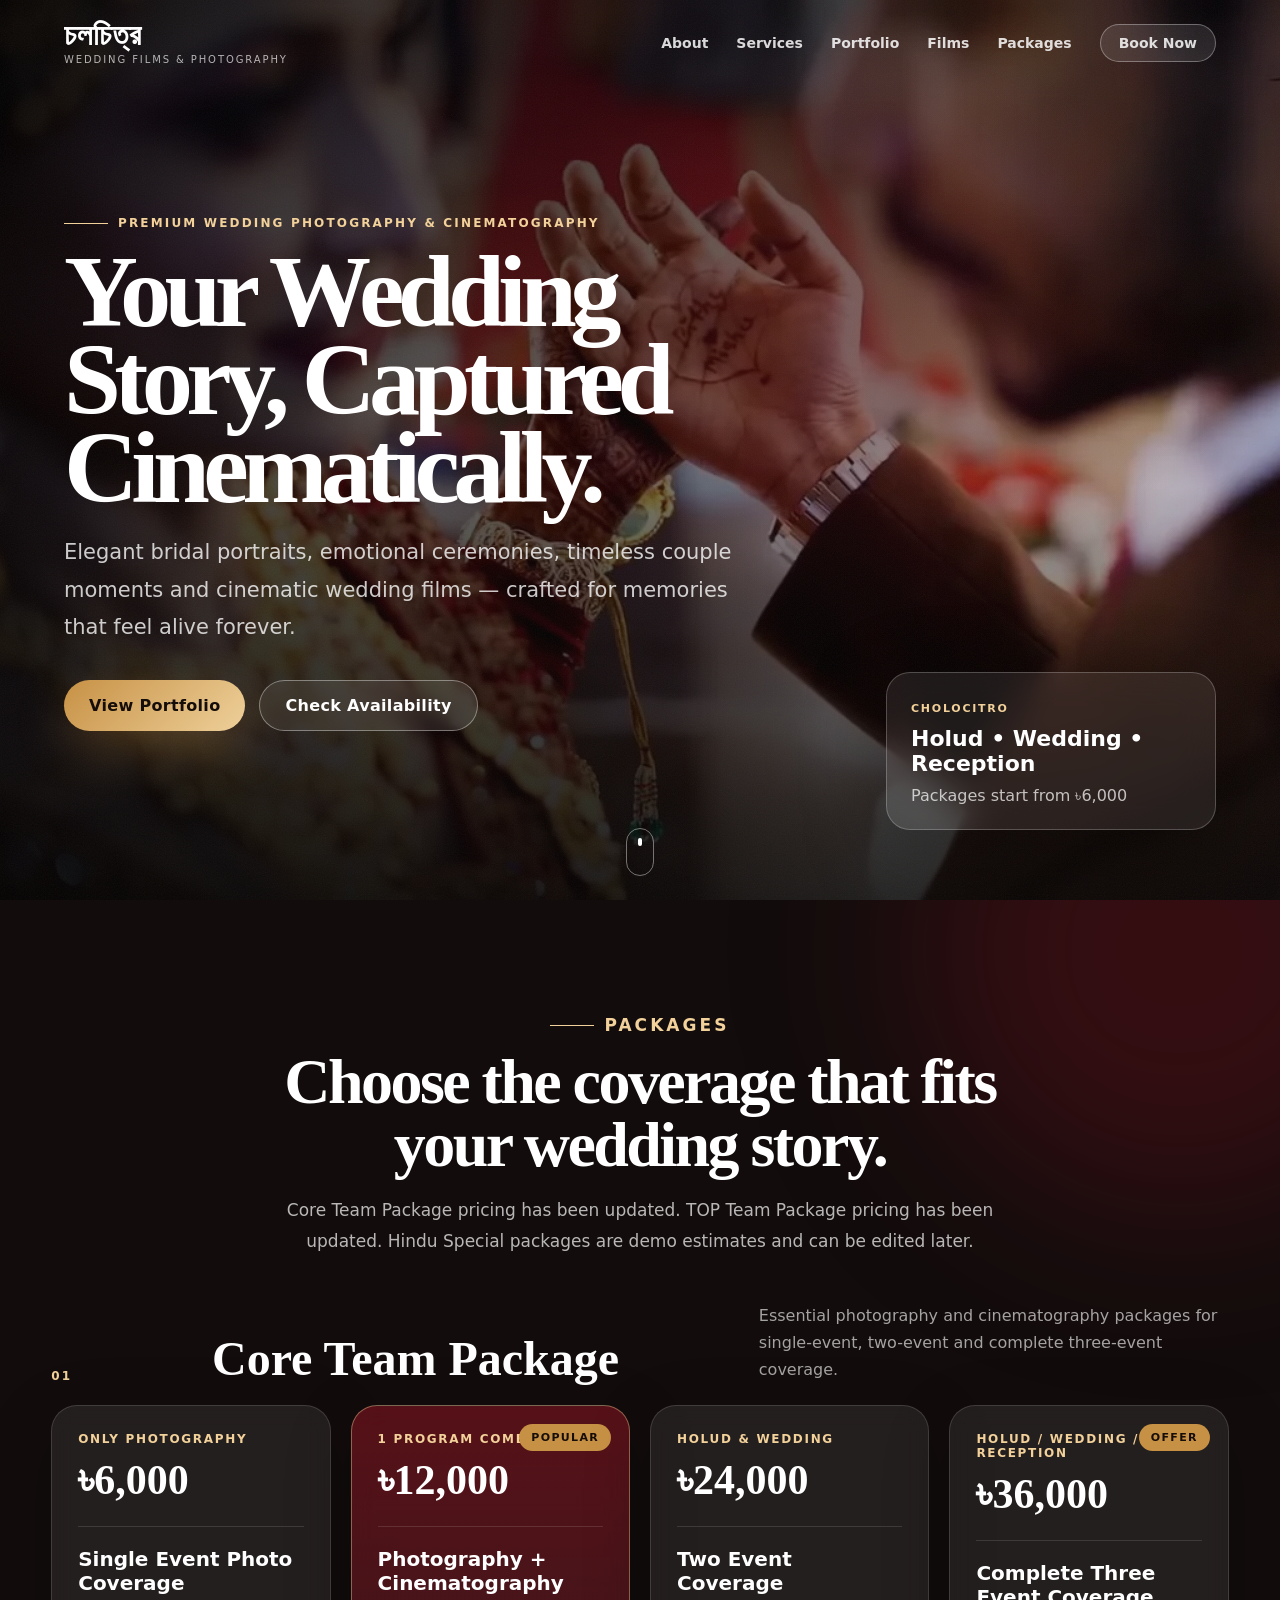
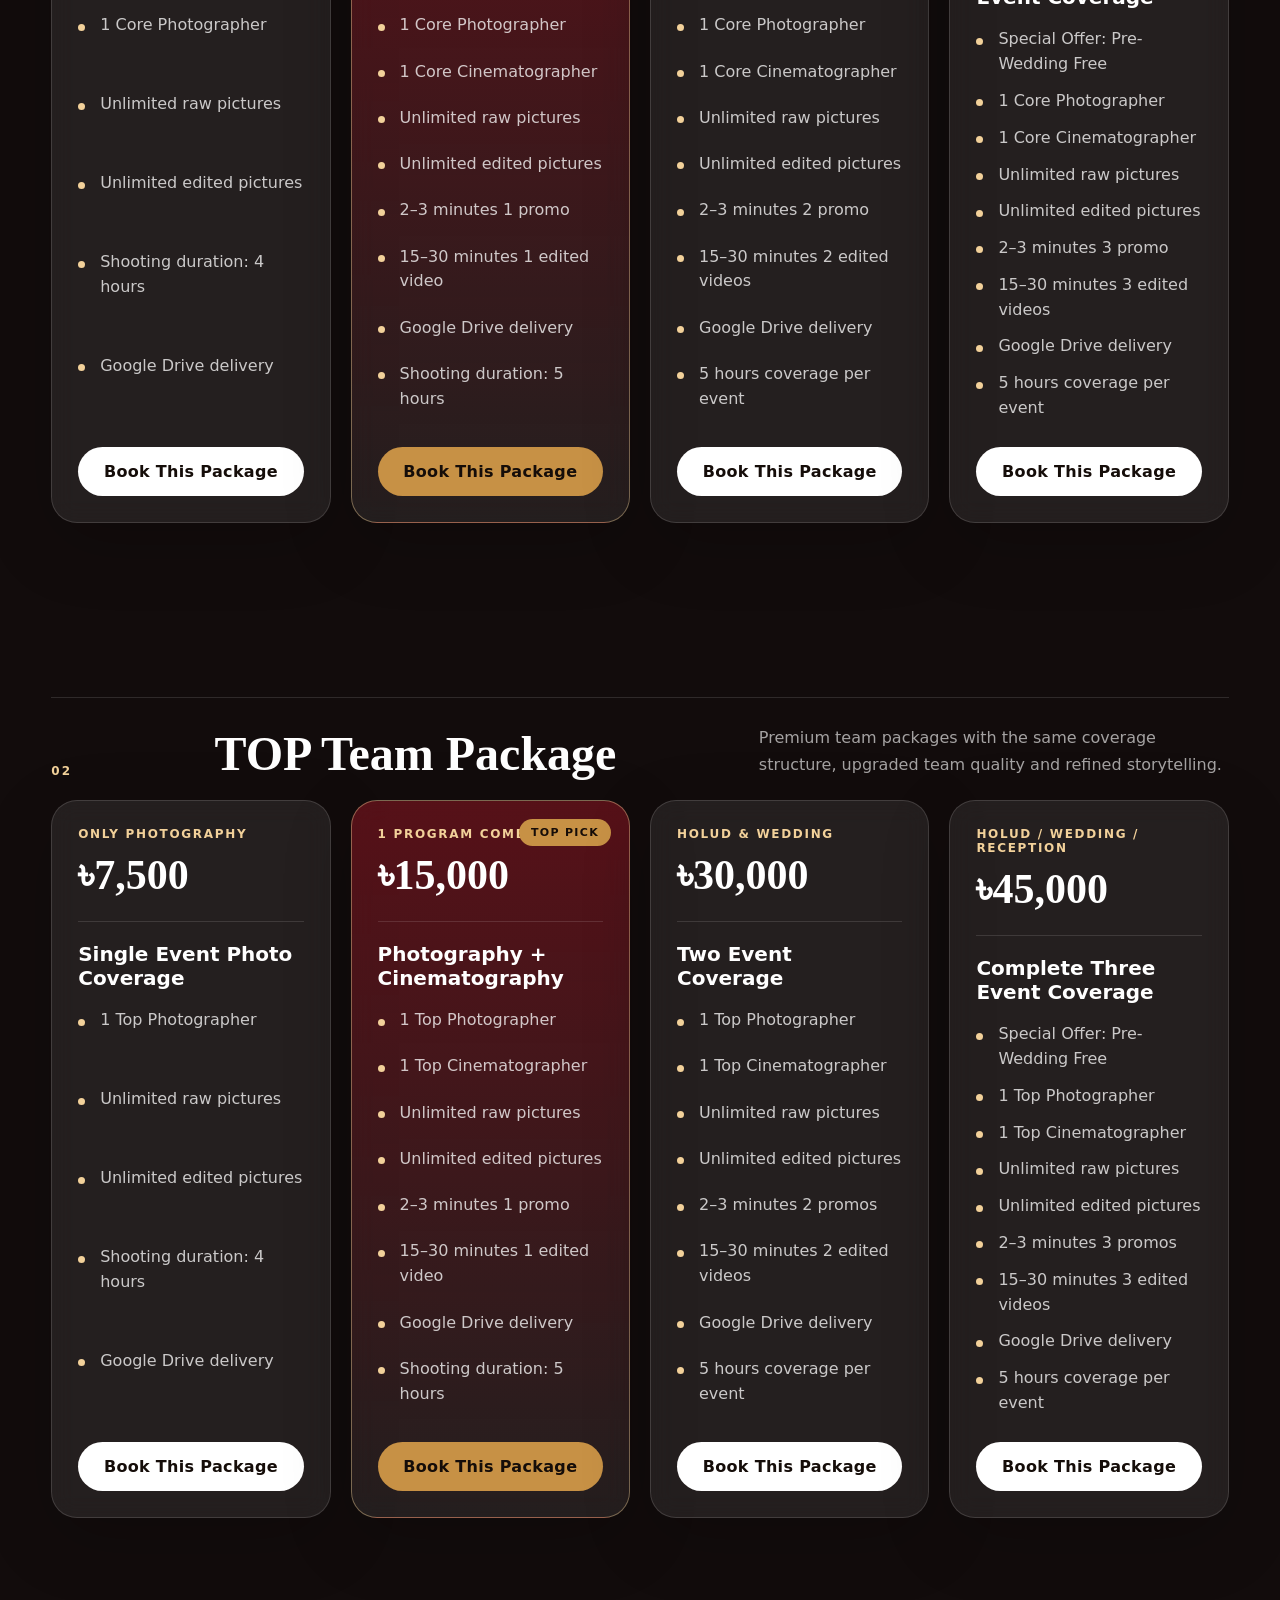
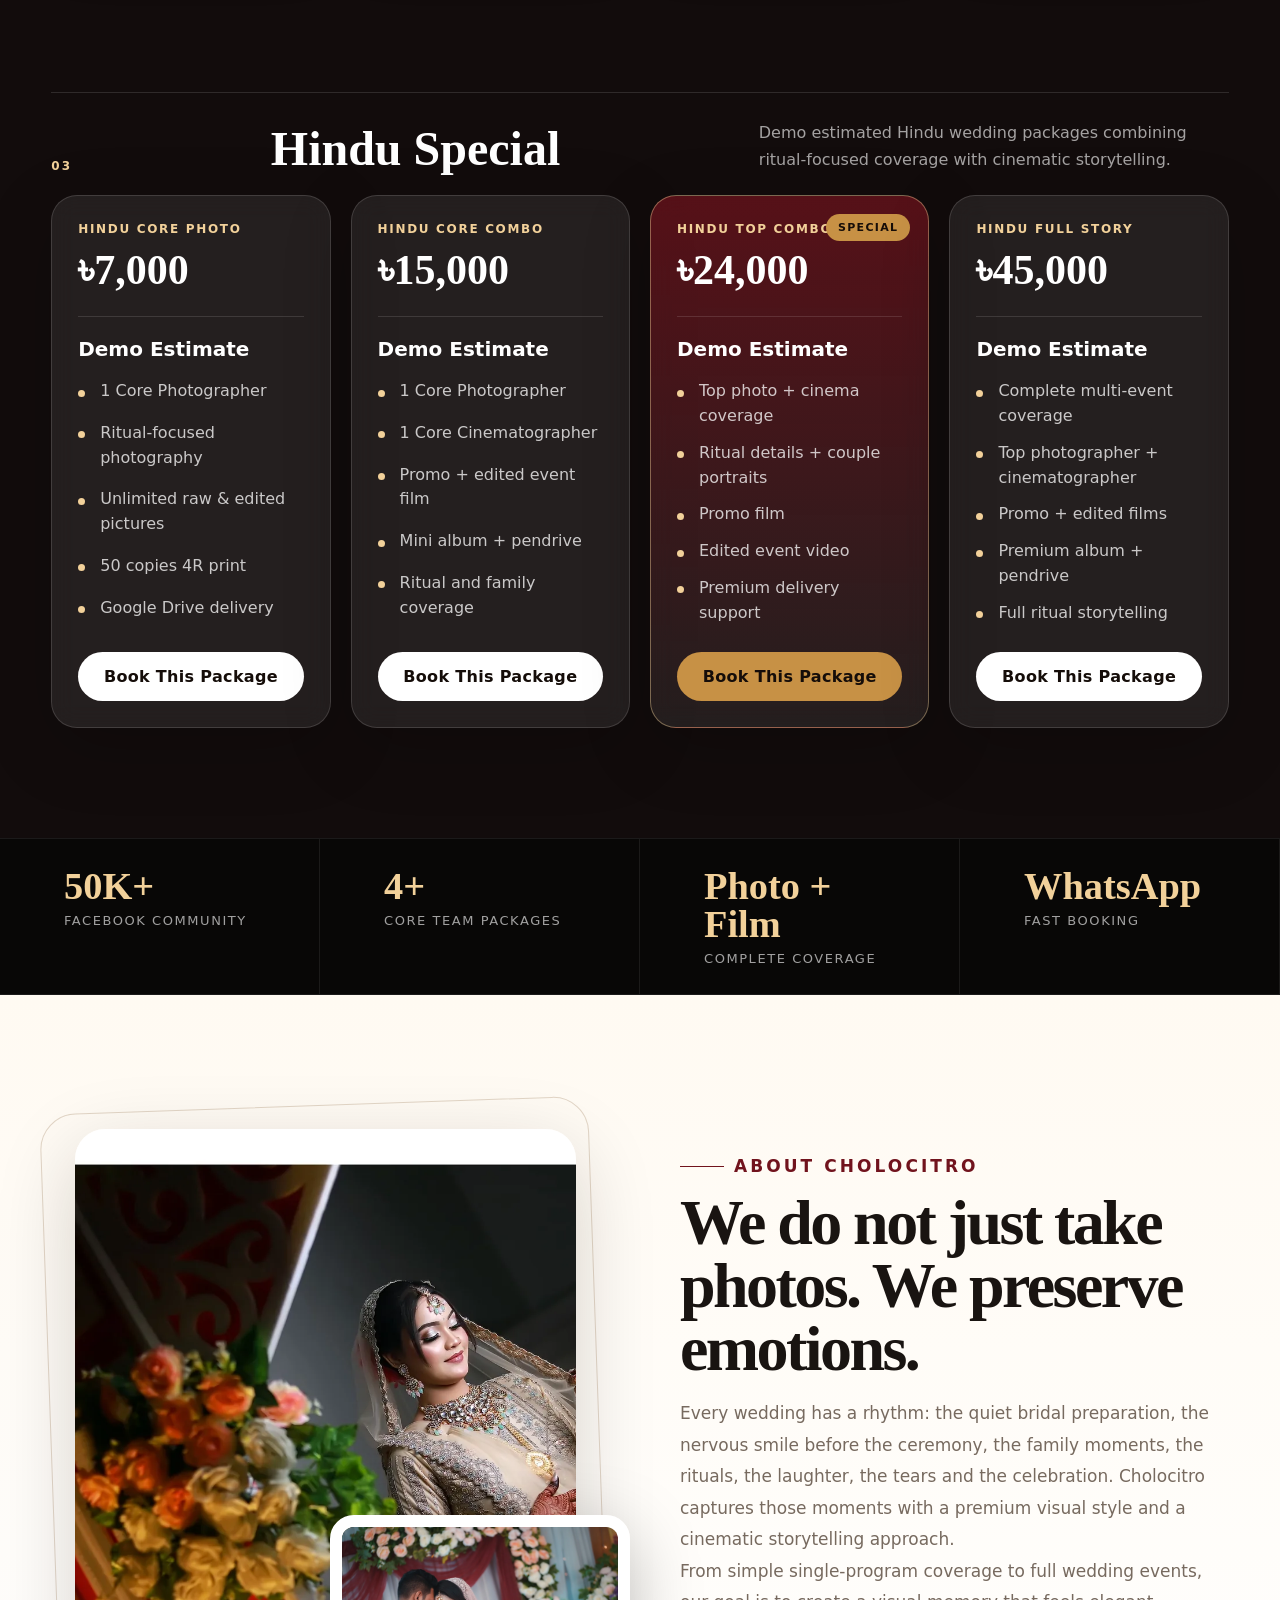
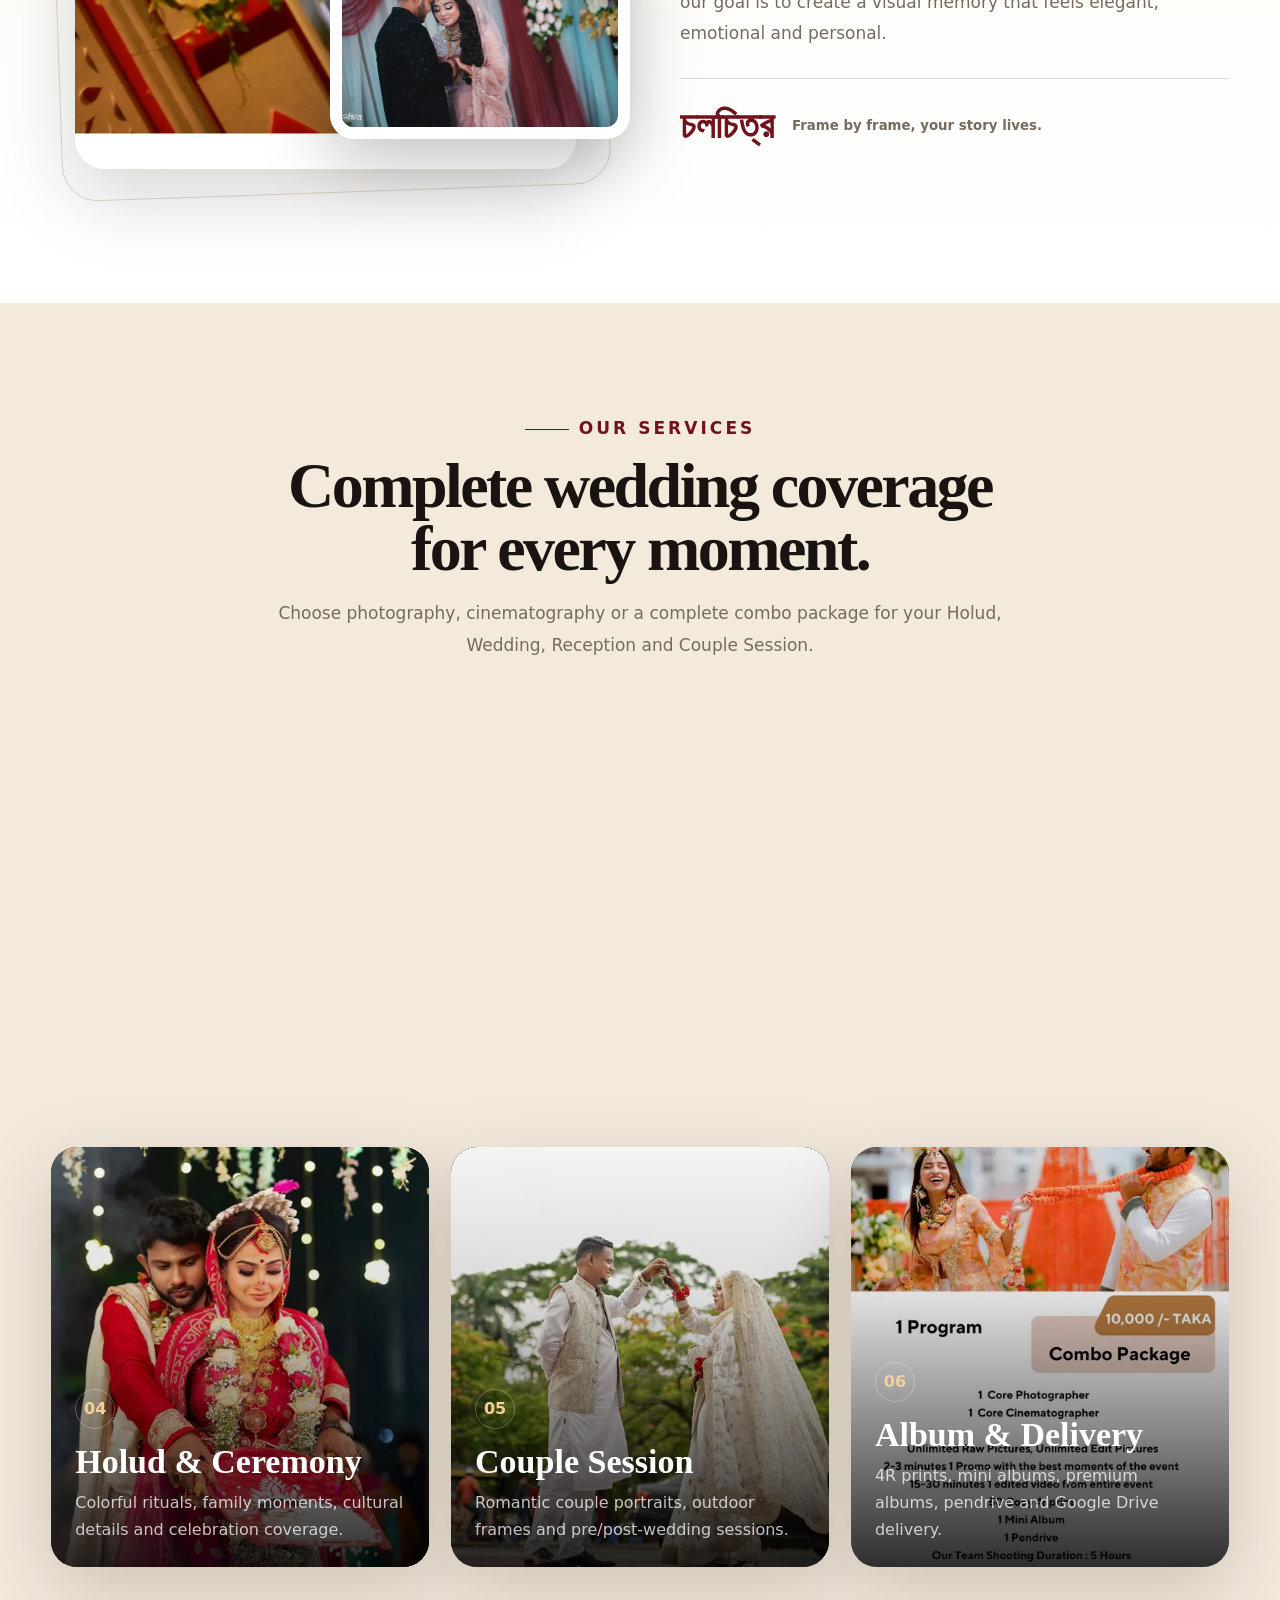
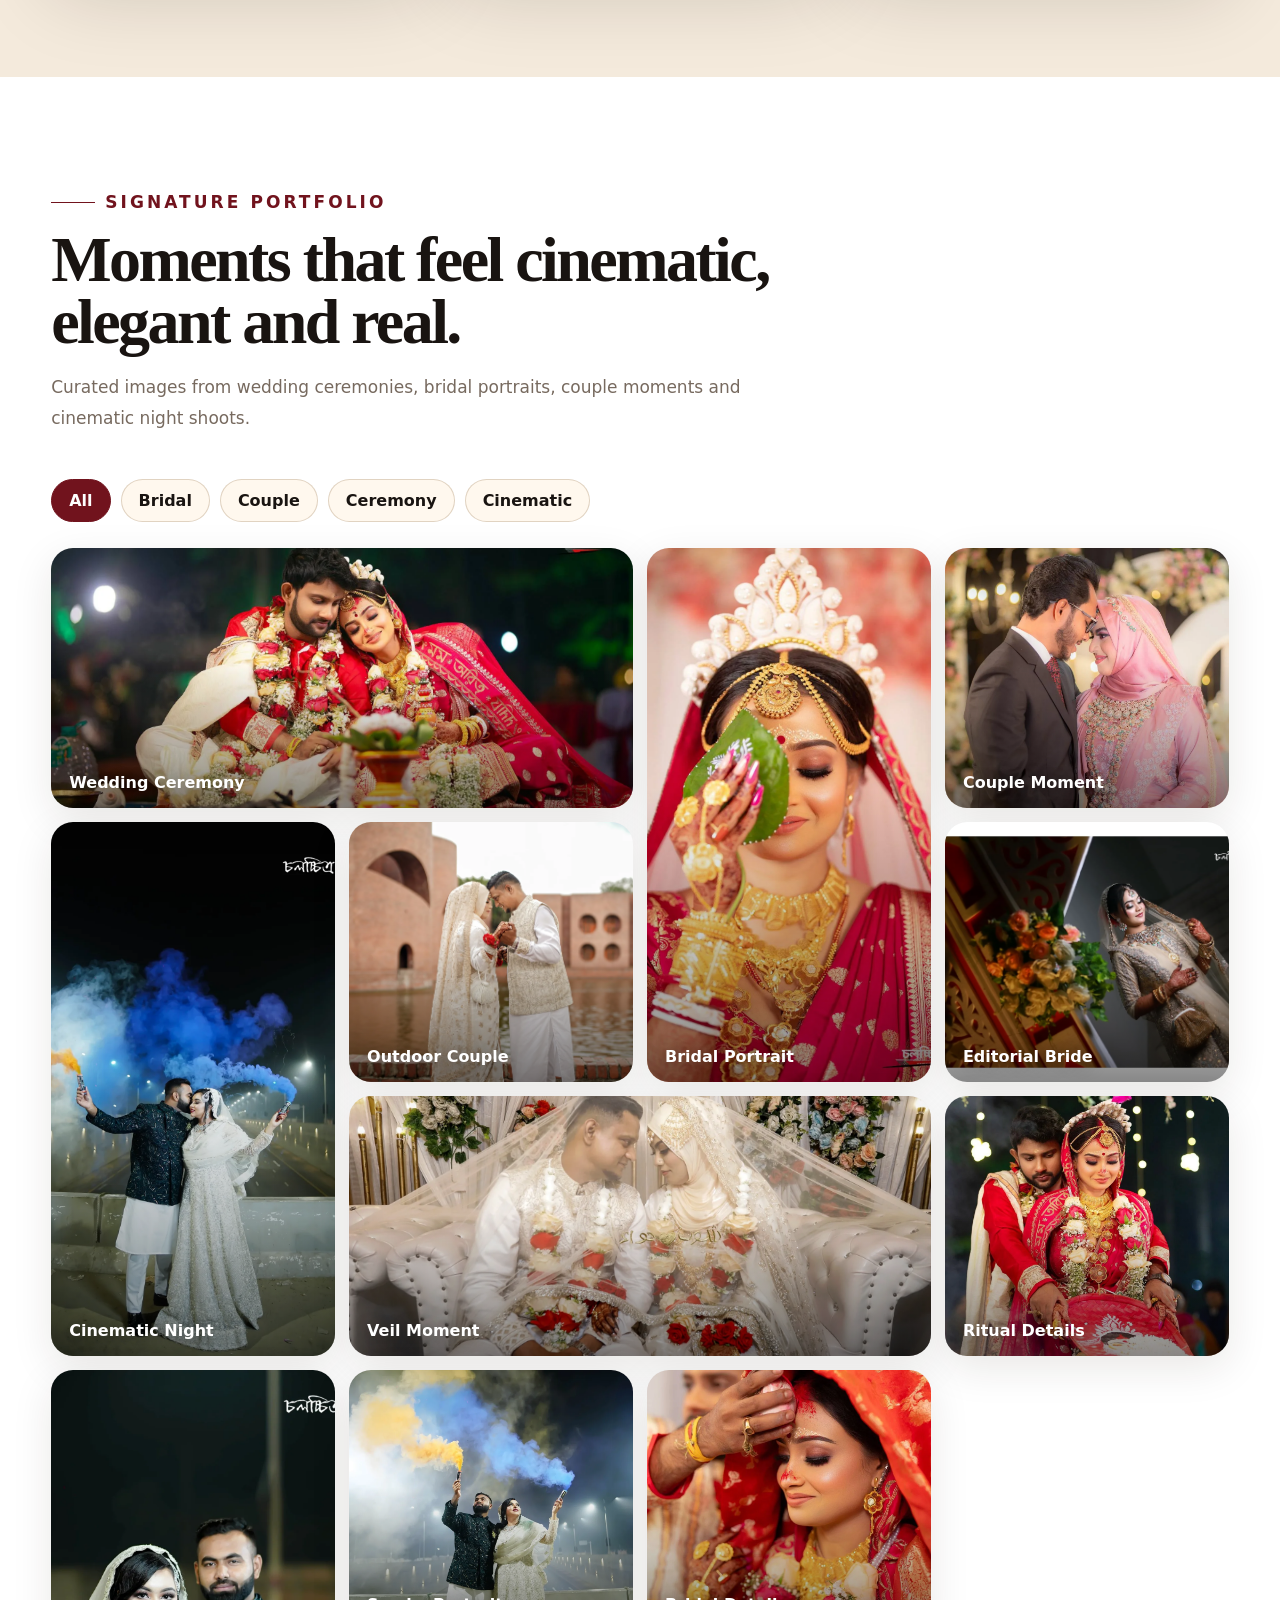
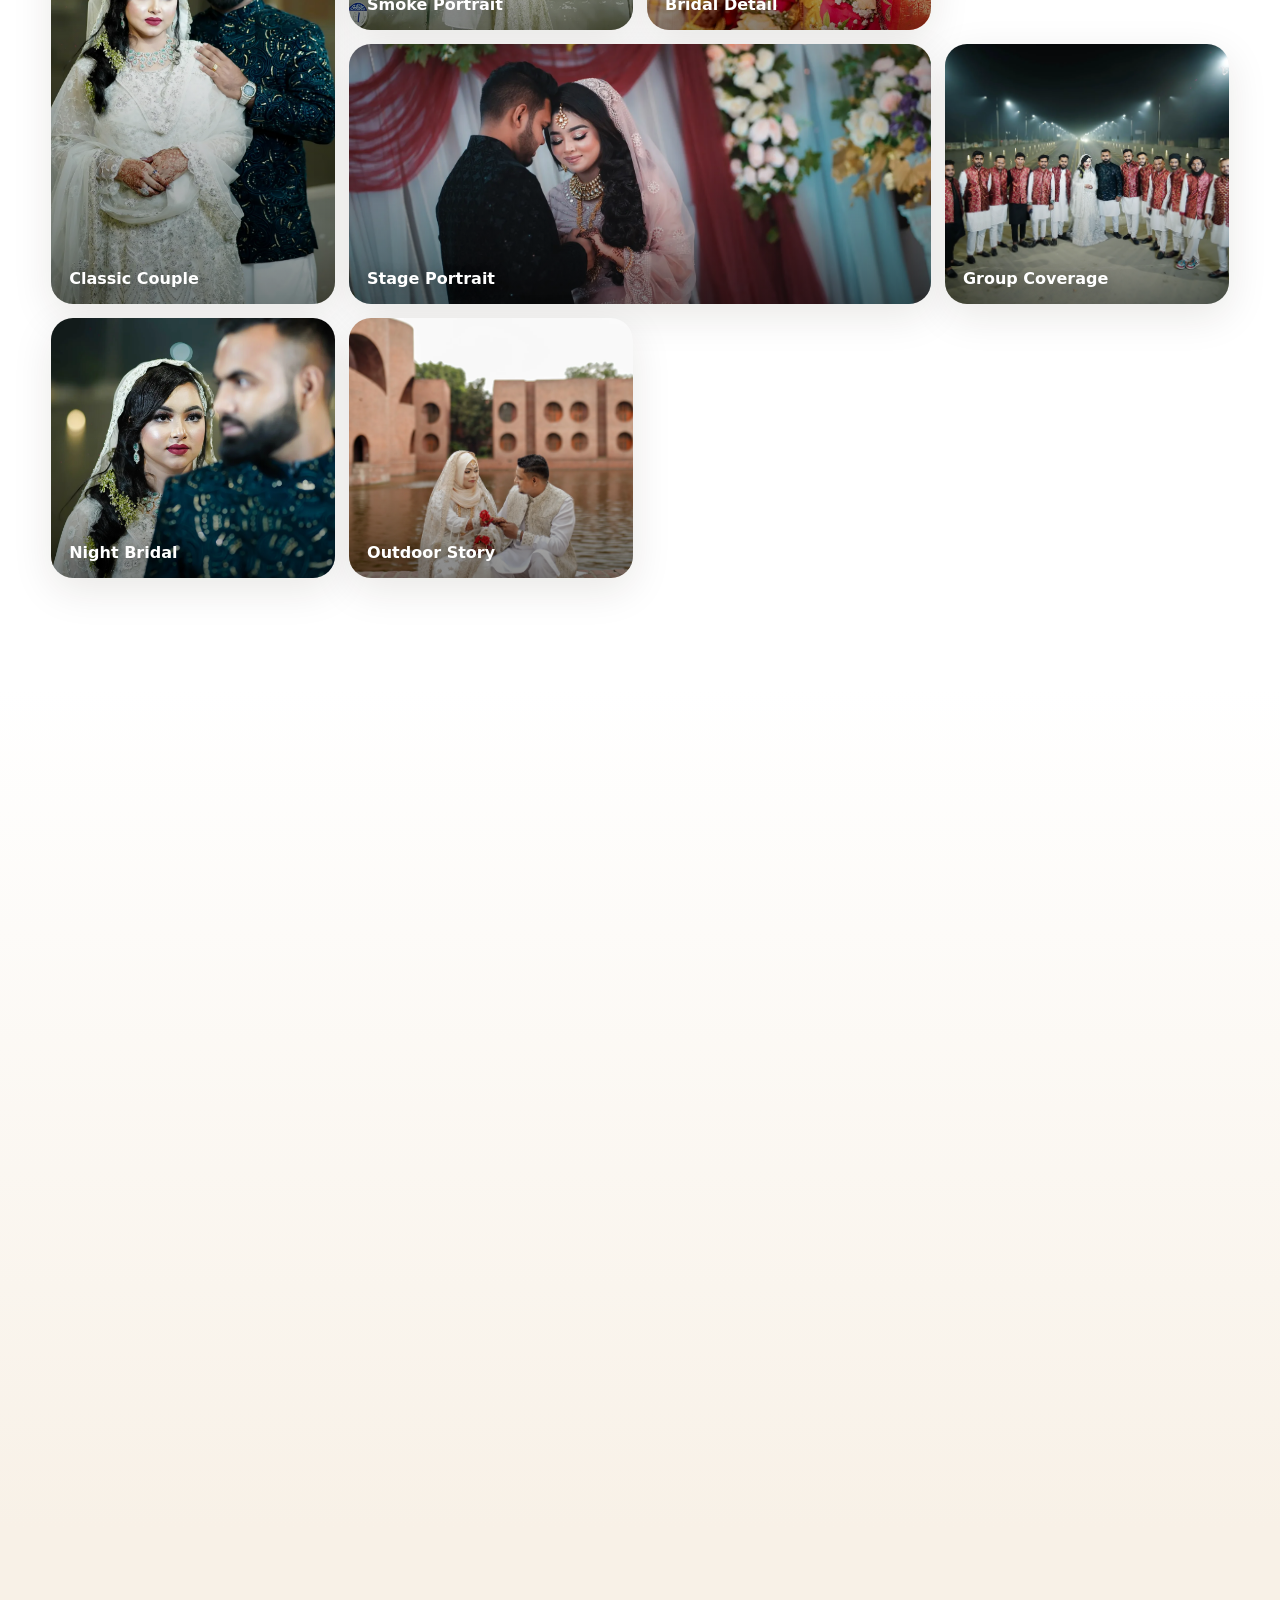
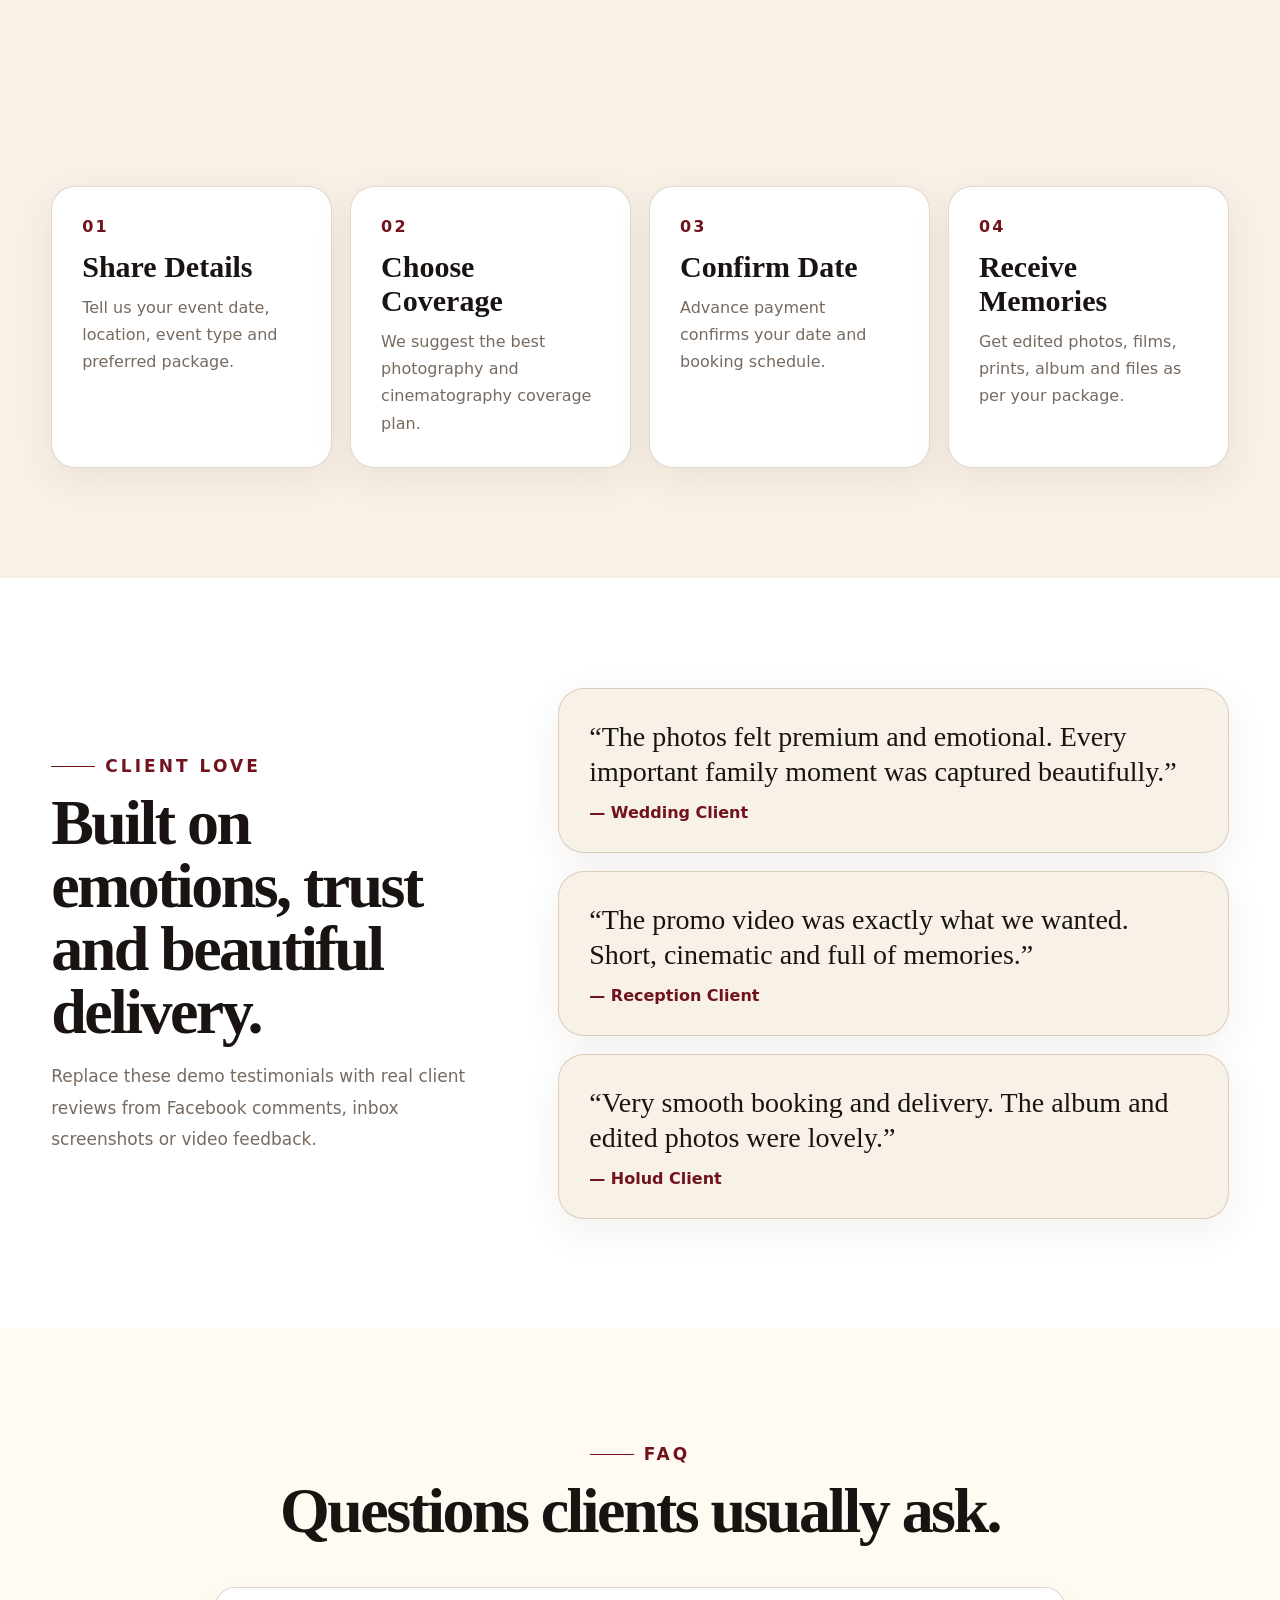
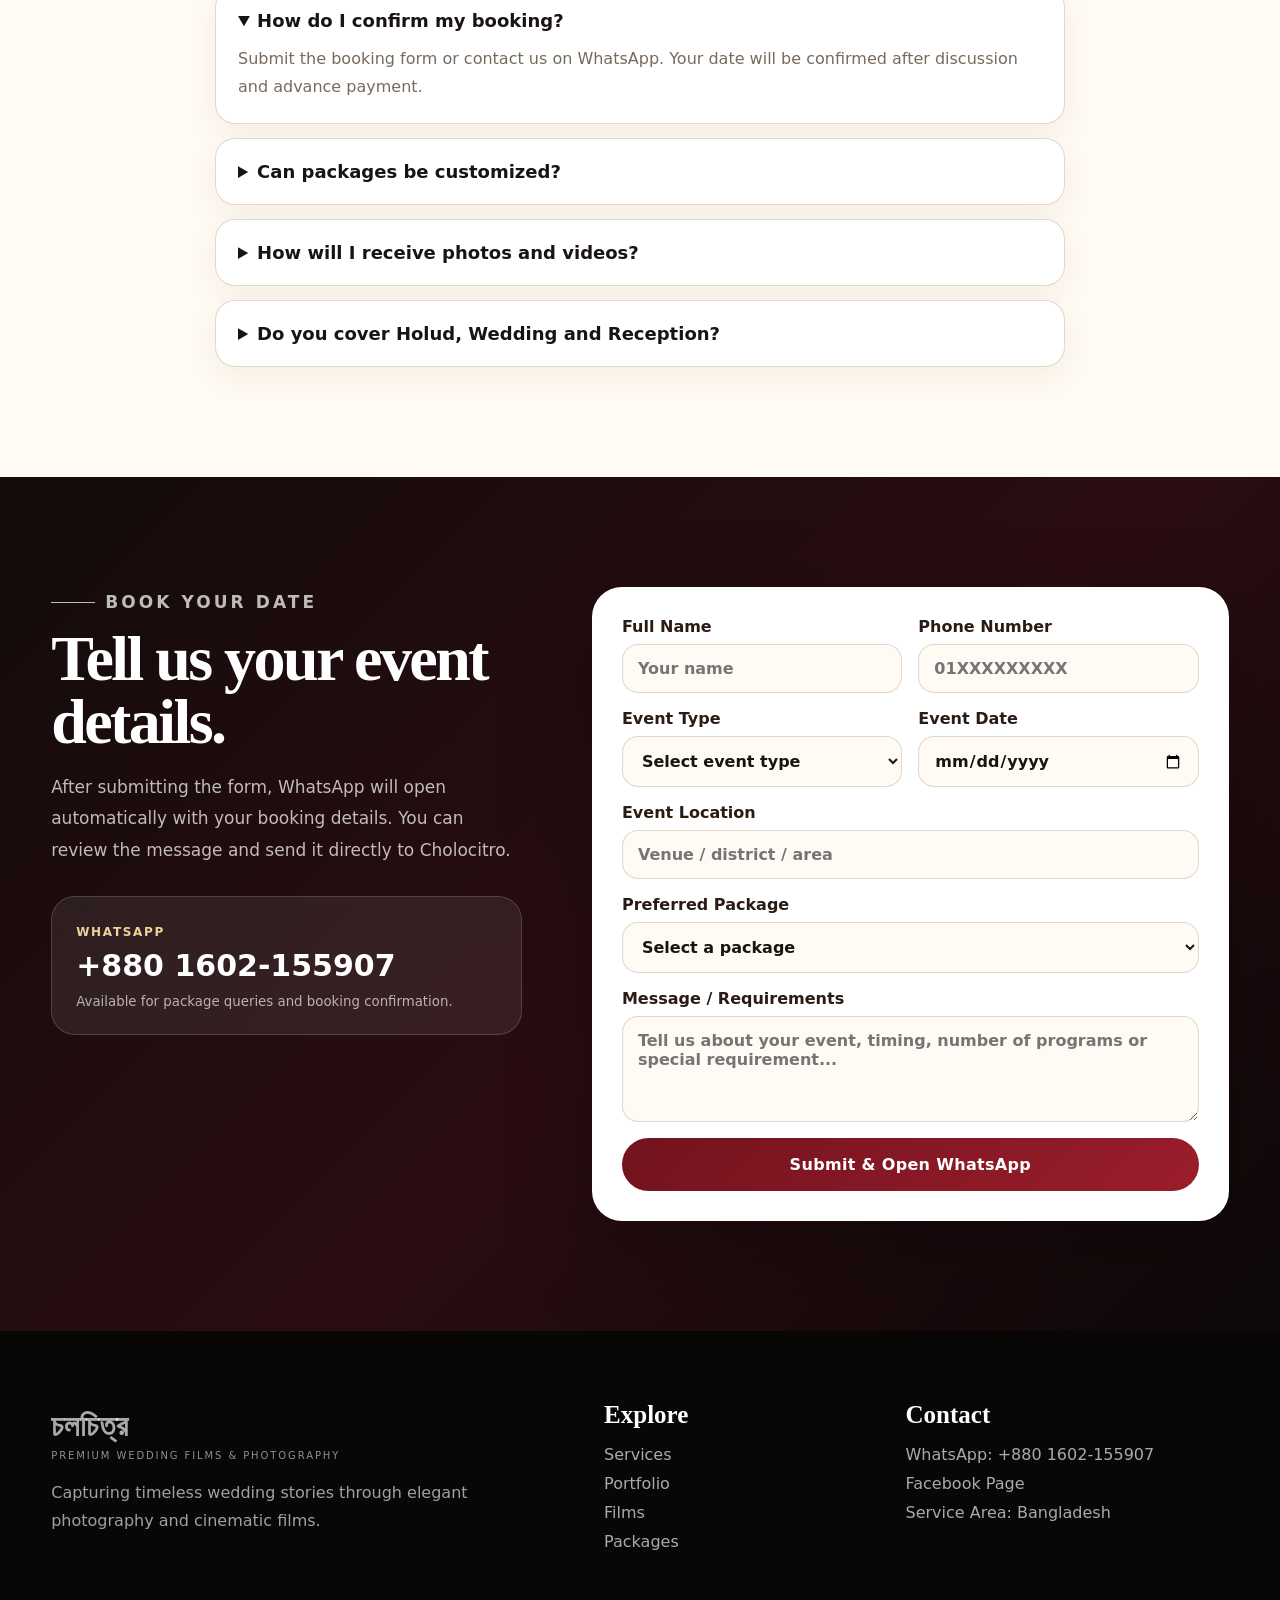
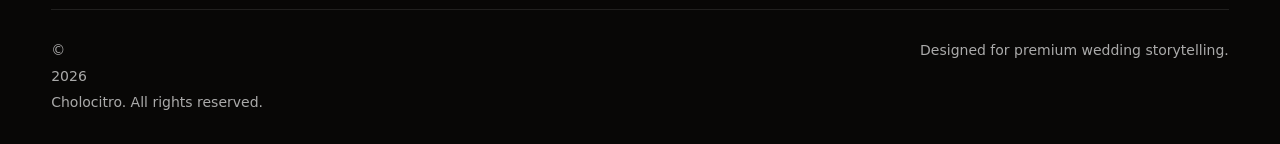
==== commit 730ca086: "Add files via upload" ====
--- a/index.html
+++ b/index.html
@@ -53,7 +53,7 @@
       <div class="hero-card reveal delay-1">
         <span>Cholocitro</span>
         <strong>Holud • Wedding • Reception</strong>
-        <p>Packages start from ৳5,000</p>
+        <p>Packages start from ৳6,000</p>
       </div>
       <a class="scroll-cue" href="#packages" aria-label="Scroll to packages"><span></span></a>
     </section>
@@ -62,20 +62,20 @@
       <div class="container">
         <div class="section-head centered reveal">
           <p class="eyebrow dark">Packages</p>
-          <h2>Choose your perfect wedding coverage.</h2>
-          <p>Core packages are based on your provided package details. Top and Hindu Special packages are demo estimates and can be edited later.</p>
+          <h2>Choose the coverage that fits your wedding story.</h2>
+          <p>Core Team Package pricing has been updated. TOP Team Package pricing has been updated. Hindu Special packages are demo estimates and can be edited later.</p>
         </div>
 
         <div class="package-category-head reveal delay-1">
           <span>01</span>
-          <h3>Core Packages</h3>
-          <p>Essential wedding photography and cinematography packages based on your official package details.</p>
+          <h3>Core Team Package</h3>
+          <p>Essential photography and cinematography packages for single-event, two-event and complete three-event coverage.</p>
         </div>
 
         <div class="package-panel package-group" id="core">
           <article class="price-card reveal">
             <div class="price-head">
-              <p>Only Photography</p><strong>৳5,000</strong>
+              <p>Only Photography</p><strong>৳6,000</strong>
             </div>
             <h3>Single Event Photo Coverage</h3>
             <ul>
@@ -83,101 +83,148 @@
               <li>Unlimited raw pictures</li>
               <li>Unlimited edited pictures</li>
               <li>Shooting duration: 4 hours</li>
-              <li>50 copies 4R print</li>
-              <li>Google Drive delivery</li>
-            </ul>
-            <button class="btn btn-price package-book" data-package="Only Photography — ৳5,000">Book This Package</button>
+              <li>Google Drive delivery</li>
+            </ul>
+            <button class="btn btn-price package-book" data-package="Only Photography — ৳6,000">Book This Package</button>
           </article>
 
           <article class="price-card featured reveal delay-1">
             <div class="ribbon">Popular</div>
             <div class="price-head">
-              <p>1 Program Combo</p><strong>৳10,000</strong>
-            </div>
-            <h3>Photo + Cinematography</h3>
+              <p>1 Program Combo</p><strong>৳12,000</strong>
+            </div>
+            <h3>Photography + Cinematography</h3>
             <ul>
               <li>1 Core Photographer</li>
               <li>1 Core Cinematographer</li>
-              <li>Unlimited raw & edited pictures</li>
-              <li>2–3 minutes event promo</li>
-              <li>15–30 minutes edited video</li>
-              <li>50 copies 4R print + 1 mini album</li>
-              <li>1 pendrive + Google Drive delivery</li>
+              <li>Unlimited raw pictures</li>
+              <li>Unlimited edited pictures</li>
+              <li>2–3 minutes 1 promo</li>
+              <li>15–30 minutes 1 edited video</li>
+              <li>Google Drive delivery</li>
               <li>Shooting duration: 5 hours</li>
             </ul>
-            <button class="btn btn-price package-book" data-package="1 Program Combo Package — ৳10,000">Book This Package</button>
+            <button class="btn btn-price package-book" data-package="1 Program Combo — ৳12,000">Book This Package</button>
           </article>
 
           <article class="price-card reveal delay-2">
             <div class="price-head">
-              <p>Holud & Wedding</p><strong>৳20,000</strong>
+              <p>Holud & Wedding</p><strong>৳24,000</strong>
             </div>
             <h3>Two Event Coverage</h3>
             <ul>
               <li>1 Core Photographer</li>
               <li>1 Core Cinematographer</li>
-              <li>Unlimited raw & edited pictures</li>
-              <li>2–3 minutes promo per event</li>
-              <li>15–30 minutes edited video per event</li>
-              <li>100 copies 4R print</li>
-              <li>1 album + 1 pendrive</li>
+              <li>Unlimited raw pictures</li>
+              <li>Unlimited edited pictures</li>
+              <li>2–3 minutes 2 promo</li>
+              <li>15–30 minutes 2 edited videos</li>
+              <li>Google Drive delivery</li>
               <li>5 hours coverage per event</li>
             </ul>
-            <button class="btn btn-price package-book" data-package="Holud & Wedding — ৳20,000">Book This Package</button>
+            <button class="btn btn-price package-book" data-package="Holud & Wedding — ৳24,000">Book This Package</button>
           </article>
 
           <article class="price-card reveal">
-            <div class="price-head">
-              <p>Holud / Wedding / Reception</p><strong>৳30,000</strong>
+            <div class="ribbon">Offer</div>
+            <div class="price-head">
+              <p>Holud / Wedding / Reception</p><strong>৳36,000</strong>
             </div>
             <h3>Complete Three Event Coverage</h3>
             <ul>
+              <li>Special Offer: Pre-Wedding Free</li>
               <li>1 Core Photographer</li>
               <li>1 Core Cinematographer</li>
-              <li>Unlimited raw & edited pictures</li>
-              <li>2–3 minutes promo per event</li>
-              <li>15–30 minutes edited video per event</li>
-              <li>150 copies 4R print</li>
-              <li>1 album + 1 pendrive</li>
+              <li>Unlimited raw pictures</li>
+              <li>Unlimited edited pictures</li>
+              <li>2–3 minutes 3 promo</li>
+              <li>15–30 minutes 3 edited videos</li>
+              <li>Google Drive delivery</li>
               <li>5 hours coverage per event</li>
             </ul>
-            <button class="btn btn-price package-book" data-package="Holud / Wedding / Reception — ৳30,000">Book This Package</button>
-          </article>
-        </div>
+            <button class="btn btn-price package-book" data-package="Holud / Wedding / Reception — ৳36,000">Book This Package</button>
+          </article>
+        </div>
+
+        <div class="package-layer-gap" aria-hidden="true"></div>
 
         <div class="package-category-head reveal">
           <span>02</span>
-          <h3>Top Packages</h3>
-          <p>Demo estimated premium packages. You can replace these details with final Top package pricing later.</p>
+          <h3>TOP Team Package</h3>
+          <p>Premium team packages with the same coverage structure, upgraded team quality and refined storytelling.</p>
         </div>
 
         <div class="package-panel package-group" id="top">
           <article class="price-card">
-            <div class="price-head"><p>Top Photo Coverage</p><strong>৳8,000</strong></div>
-            <h3>Demo Estimate</h3>
-            <ul><li>1 Top Photographer</li><li>Unlimited raw & edited pictures</li><li>Premium editing style</li><li>80 copies 4R print</li><li>Google Drive delivery</li></ul>
-            <button class="btn btn-price package-book" data-package="Top Photo Coverage — ৳8,000 Demo Estimate">Book This Package</button>
+            <div class="price-head">
+              <p>Only Photography</p><strong>৳7,500</strong>
+            </div>
+            <h3>Single Event Photo Coverage</h3>
+            <ul>
+              <li>1 Top Photographer</li>
+              <li>Unlimited raw pictures</li>
+              <li>Unlimited edited pictures</li>
+              <li>Shooting duration: 4 hours</li>
+              <li>Google Drive delivery</li>
+            </ul>
+            <button class="btn btn-price package-book" data-package="TOP Team Package — Only Photography — ৳7,500">Book This Package</button>
           </article>
           <article class="price-card featured">
             <div class="ribbon">Top Pick</div>
-            <div class="price-head"><p>Top 1 Program Combo</p><strong>৳15,000</strong></div>
-            <h3>Demo Estimate</h3>
-            <ul><li>1 Top Photographer</li><li>1 Top Cinematographer</li><li>Promo + edited event film</li><li>Mini album + pendrive</li><li>5 hours coverage</li></ul>
-            <button class="btn btn-price package-book" data-package="Top 1 Program Combo — ৳15,000 Demo Estimate">Book This Package</button>
+            <div class="price-head">
+              <p>1 Program Combo</p><strong>৳15,000</strong>
+            </div>
+            <h3>Photography + Cinematography</h3>
+            <ul>
+              <li>1 Top Photographer</li>
+              <li>1 Top Cinematographer</li>
+              <li>Unlimited raw pictures</li>
+              <li>Unlimited edited pictures</li>
+              <li>2–3 minutes 1 promo</li>
+              <li>15–30 minutes 1 edited video</li>
+              <li>Google Drive delivery</li>
+              <li>Shooting duration: 5 hours</li>
+            </ul>
+            <button class="btn btn-price package-book" data-package="TOP Team Package — 1 Program Combo — ৳15,000">Book This Package</button>
           </article>
           <article class="price-card">
-            <div class="price-head"><p>Top Holud & Wedding</p><strong>৳28,000</strong></div>
-            <h3>Demo Estimate</h3>
-            <ul><li>Top photo + cinema team</li><li>Two event coverage</li><li>Promo per event</li><li>Premium album</li><li>Google Drive + pendrive</li></ul>
-            <button class="btn btn-price package-book" data-package="Top Holud & Wedding — ৳28,000 Demo Estimate">Book This Package</button>
+            <div class="price-head">
+              <p>Holud & Wedding</p><strong>৳30,000</strong>
+            </div>
+            <h3>Two Event Coverage</h3>
+            <ul>
+              <li>1 Top Photographer</li>
+              <li>1 Top Cinematographer</li>
+              <li>Unlimited raw pictures</li>
+              <li>Unlimited edited pictures</li>
+              <li>2–3 minutes 2 promos</li>
+              <li>15–30 minutes 2 edited videos</li>
+              <li>Google Drive delivery</li>
+              <li>5 hours coverage per event</li>
+            </ul>
+            <button class="btn btn-price package-book" data-package="TOP Team Package — Holud & Wedding — ৳30,000">Book This Package</button>
           </article>
           <article class="price-card">
-            <div class="price-head"><p>Top Full Wedding Story</p><strong>৳42,000</strong></div>
-            <h3>Demo Estimate</h3>
-            <ul><li>Holud, Wedding & Reception</li><li>Top photo + cinema team</li><li>Promo + edited film per event</li><li>Premium album</li><li>Priority delivery support</li></ul>
-            <button class="btn btn-price package-book" data-package="Top Full Wedding Story — ৳42,000 Demo Estimate">Book This Package</button>
-          </article>
-        </div>
+            <div class="price-head">
+              <p>Holud / Wedding / Reception</p><strong>৳45,000</strong>
+            </div>
+            <h3>Complete Three Event Coverage</h3>
+            <ul>
+              <li>Special Offer: Pre-Wedding Free</li>
+              <li>1 Top Photographer</li>
+              <li>1 Top Cinematographer</li>
+              <li>Unlimited raw pictures</li>
+              <li>Unlimited edited pictures</li>
+              <li>2–3 minutes 3 promos</li>
+              <li>15–30 minutes 3 edited videos</li>
+              <li>Google Drive delivery</li>
+              <li>5 hours coverage per event</li>
+            </ul>
+            <button class="btn btn-price package-book" data-package="TOP Team Package — Holud / Wedding / Reception — ৳45,000">Book This Package</button>
+          </article>
+        </div>
+
+        <div class="package-layer-gap" aria-hidden="true"></div>
 
         <div class="package-category-head reveal">
           <span>03</span>
@@ -215,10 +262,9 @@
       </div>
     </section>
 
-
     <section class="proof-strip">
       <div><strong>50K+</strong><span>Facebook Community</span></div>
-      <div><strong>4+</strong><span>Core Packages</span></div>
+      <div><strong>4+</strong><span>Core Team Packages</span></div>
       <div><strong>Photo + Film</strong><span>Complete Coverage</span></div>
       <div><strong>WhatsApp</strong><span>Fast Booking</span></div>
     </section>
@@ -468,14 +514,14 @@
           <label>Preferred Package
             <select name="package" id="packageSelect" required>
               <option value="">Select a package</option>
-              <option>Only Photography — ৳5,000</option>
-              <option>1 Program Combo Package — ৳10,000</option>
-              <option>Holud & Wedding — ৳20,000</option>
-              <option>Holud / Wedding / Reception — ৳30,000</option>
-              <option>Top Photo Coverage — Demo Estimate</option>
-              <option>Top 1 Program Combo — Demo Estimate</option>
-              <option>Top Holud & Wedding — Demo Estimate</option>
-              <option>Top Full Wedding Story — Demo Estimate</option>
+              <option>Only Photography — ৳6,000</option>
+              <option>1 Program Combo — ৳12,000</option>
+              <option>Holud & Wedding — ৳24,000</option>
+              <option>Holud / Wedding / Reception — ৳36,000</option>
+              <option>TOP Team Package — Only Photography — ৳7,500</option>
+              <option>TOP Team Package — 1 Program Combo — ৳15,000</option>
+              <option>TOP Team Package — Holud & Wedding — ৳30,000</option>
+              <option>TOP Team Package — Holud / Wedding / Reception — ৳45,000</option>
               <option>Hindu Special Package — Demo Estimate</option>
               <option>Custom Package</option>
             </select>
--- a/style.css
+++ b/style.css
@@ -42,7 +42,7 @@
 .services{background:#f4eadc}.service-grid{display:grid;grid-template-columns:repeat(3,1fr);gap:22px}.service-card{position:relative;min-height:420px;border-radius:var(--radius);overflow:hidden;box-shadow:var(--shadow);background:#000;color:#fff}.service-card img{position:absolute;inset:0;width:100%;height:100%;object-fit:cover;transition:.55s ease}.service-card:after{content:"";position:absolute;inset:0;background:linear-gradient(0deg,rgba(0,0,0,.82),rgba(0,0,0,.12) 65%,rgba(0,0,0,.02));z-index:1}.service-card div{position:absolute;left:24px;right:24px;bottom:24px;z-index:2}.service-card span{display:inline-flex;width:40px;height:40px;align-items:center;justify-content:center;border:1px solid rgba(255,255,255,.28);border-radius:50%;color:var(--gold-2);font-weight:900}.service-card h3{font-family:var(--serif);font-size:34px;line-height:1;margin:16px 0 10px}.service-card p{color:rgba(255,255,255,.75);line-height:1.7}.service-card:hover img{transform:scale(1.07)}
 .portfolio{background:#fff}.filter-bar{display:flex;gap:10px;flex-wrap:wrap;margin-bottom:26px}.filter-btn{border:1px solid var(--line);background:#fff8ee;color:var(--ink);padding:11px 17px;border-radius:999px;font-weight:800;cursor:pointer;transition:.25s}.filter-btn.active,.filter-btn:hover{background:var(--maroon);color:#fff;border-color:var(--maroon)}.portfolio-grid{display:grid;grid-template-columns:repeat(4,1fr);grid-auto-rows:260px;gap:14px}.portfolio-item{position:relative;border:0;cursor:pointer;border-radius:22px;overflow:hidden;background:#eee;box-shadow:0 12px 40px rgba(40,25,8,.1);transition:.35s ease}.portfolio-item img{width:100%;height:100%;object-fit:cover;transition:.5s}.portfolio-item:after{content:"";position:absolute;inset:0;background:linear-gradient(0deg,rgba(0,0,0,.62),transparent 55%);opacity:.75;transition:.3s}.portfolio-item span{position:absolute;left:18px;bottom:16px;z-index:2;color:#fff;font-weight:900;text-shadow:0 3px 16px rgba(0,0,0,.35)}.portfolio-item.wide{grid-column:span 2}.portfolio-item.tall{grid-row:span 2}.portfolio-item:hover{transform:translateY(-4px)}.portfolio-item:hover img{transform:scale(1.07)}.portfolio-item.hide{display:none}
 .films{background:linear-gradient(180deg,#fff,var(--cream))}.films-grid{display:grid;grid-template-columns:.85fr 1.15fr;gap:70px;align-items:center}.check-list{list-style:none;margin:24px 0 30px;display:grid;gap:12px}.check-list li{position:relative;padding-left:28px;color:var(--muted);font-weight:700}.check-list li:before{content:"✓";position:absolute;left:0;color:var(--maroon);font-weight:900}.film-card{background:#090909;border-radius:32px;overflow:hidden;box-shadow:var(--shadow);border:1px solid rgba(0,0,0,.08)}.film-card video{width:100%;aspect-ratio:16/9;background:#000}.film-info{padding:22px 24px;color:#fff}.film-info span{color:var(--gold-2);letter-spacing:.14em;text-transform:uppercase;font-size:11px;font-weight:900}.film-info strong{display:block;margin-top:8px;font-size:22px}
-.packages{background:#120c0c;color:#fff;position:relative;overflow:hidden}.packages:before{content:"";position:absolute;width:520px;height:520px;border-radius:50%;background:rgba(113,19,29,.36);filter:blur(90px);top:-210px;right:-160px}.packages .section-head p{color:rgba(255,255,255,.7)}.packages .eyebrow.dark{color:var(--gold-2)}.package-category-head{display:flex;align-items:flex-end;justify-content:space-between;gap:24px;margin:46px 0 22px;padding-top:26px;border-top:1px solid rgba(255,255,255,.12)}.section-head + .package-category-head{margin-top:0;border-top:0;padding-top:0}.package-category-head span{color:var(--gold-2);font-weight:900;letter-spacing:.18em;font-size:12px}.package-category-head h3{font-family:var(--serif);font-size:clamp(30px,4vw,48px);line-height:1;margin:0}.package-category-head p{max-width:470px;color:rgba(255,255,255,.62);line-height:1.7}.package-panel{display:grid;grid-template-columns:repeat(4,1fr);gap:20px;margin-bottom:54px}.package-panel:last-child{margin-bottom:0}.price-card{position:relative;display:flex;flex-direction:column;min-height:100%;padding:26px;border-radius:26px;background:rgba(255,255,255,.08);border:1px solid rgba(255,255,255,.14);backdrop-filter:blur(12px);box-shadow:0 20px 70px rgba(0,0,0,.18);transition:.3s}.price-card:hover{transform:translateY(-6px);border-color:rgba(242,209,154,.5)}.price-card.featured{background:linear-gradient(180deg,rgba(113,19,29,.72),rgba(255,255,255,.08));border-color:rgba(242,209,154,.42)}.ribbon{position:absolute;right:18px;top:18px;background:var(--gold);color:#160d08;padding:7px 12px;border-radius:999px;font-size:11px;font-weight:900;text-transform:uppercase;letter-spacing:.12em}.price-head{padding-bottom:22px;border-bottom:1px solid rgba(255,255,255,.12);margin-bottom:20px}.price-head p{text-transform:uppercase;letter-spacing:.14em;color:var(--gold-2);font-weight:900;font-size:12px;margin-bottom:10px}.price-head strong{font-family:var(--serif);font-size:42px}.price-card h3{font-size:20px;margin-bottom:18px}.price-card ul{list-style:none;display:grid;gap:12px;margin-bottom:26px;flex:1}.price-card li{position:relative;padding-left:22px;color:rgba(255,255,255,.76);line-height:1.55}.price-card li:before{content:"";position:absolute;left:0;top:.65em;width:7px;height:7px;border-radius:50%;background:var(--gold-2)}.btn-price{width:100%;background:#fff;color:#150d09}.price-card.featured .btn-price{background:var(--gold)}
+.packages{background:#120c0c;color:#fff;position:relative;overflow:hidden}.packages:before{content:"";position:absolute;width:520px;height:520px;border-radius:50%;background:rgba(113,19,29,.36);filter:blur(90px);top:-210px;right:-160px}.packages .section-head p{color:rgba(255,255,255,.7)}.packages .eyebrow.dark{color:var(--gold-2)}.package-category-head{display:flex;align-items:flex-end;justify-content:space-between;gap:24px;margin:46px 0 22px;padding-top:26px;border-top:1px solid rgba(255,255,255,.12)}.section-head + .package-category-head{margin-top:0;border-top:0;padding-top:0}.package-category-head span{color:var(--gold-2);font-weight:900;letter-spacing:.18em;font-size:12px}.package-category-head h3{font-family:var(--serif);font-size:clamp(30px,4vw,48px);line-height:1;margin:0}.package-category-head p{max-width:470px;color:rgba(255,255,255,.62);line-height:1.7}.package-panel{display:grid;grid-template-columns:repeat(4,1fr);gap:20px;margin-bottom:54px}.package-panel:last-child{margin-bottom:0}.package-layer-gap{height:74px}.price-card{position:relative;display:flex;flex-direction:column;min-height:100%;padding:26px;border-radius:26px;background:rgba(255,255,255,.08);border:1px solid rgba(255,255,255,.14);backdrop-filter:blur(12px);box-shadow:0 20px 70px rgba(0,0,0,.18);transition:.3s}.price-card:hover{transform:translateY(-6px);border-color:rgba(242,209,154,.5)}.price-card.featured{background:linear-gradient(180deg,rgba(113,19,29,.72),rgba(255,255,255,.08));border-color:rgba(242,209,154,.42)}.ribbon{position:absolute;right:18px;top:18px;background:var(--gold);color:#160d08;padding:7px 12px;border-radius:999px;font-size:11px;font-weight:900;text-transform:uppercase;letter-spacing:.12em}.price-head{padding-bottom:22px;border-bottom:1px solid rgba(255,255,255,.12);margin-bottom:20px}.price-head p{text-transform:uppercase;letter-spacing:.14em;color:var(--gold-2);font-weight:900;font-size:12px;margin-bottom:10px}.price-head strong{font-family:var(--serif);font-size:42px}.price-card h3{font-size:20px;margin-bottom:18px}.price-card ul{list-style:none;display:grid;gap:12px;margin-bottom:26px;flex:1}.price-card li{position:relative;padding-left:22px;color:rgba(255,255,255,.76);line-height:1.55}.price-card li:before{content:"";position:absolute;left:0;top:.65em;width:7px;height:7px;border-radius:50%;background:var(--gold-2)}.btn-price{width:100%;background:#fff;color:#150d09}.price-card.featured .btn-price{background:var(--gold)}
 .process{background:var(--cream)}.process-grid{display:grid;grid-template-columns:repeat(4,1fr);gap:18px}.process-step{padding:30px;border:1px solid var(--line);border-radius:24px;background:#fff;box-shadow:0 12px 40px rgba(80,45,10,.08)}.process-step span{color:var(--maroon);font-weight:900;letter-spacing:.14em}.process-step h3{font-family:var(--serif);font-size:30px;margin:14px 0 10px}.process-step p{color:var(--muted);line-height:1.7}
 .testimonials{background:#fff}.testimonials-grid{display:grid;grid-template-columns:.8fr 1.2fr;gap:60px;align-items:center}.review-stack{display:grid;gap:18px}.review-stack article{padding:30px;border-radius:26px;background:var(--cream);border:1px solid var(--line);box-shadow:0 12px 40px rgba(80,45,10,.07)}.review-stack p{font-family:var(--serif);font-size:28px;line-height:1.25;color:var(--ink)}.review-stack span{display:block;margin-top:14px;color:var(--maroon);font-weight:900}.faq{background:var(--soft)}.faq-list{max-width:850px;margin-inline:auto;display:grid;gap:14px}.faq-list details{background:#fff;border:1px solid var(--line);border-radius:20px;padding:22px;box-shadow:0 10px 30px rgba(80,45,10,.06)}.faq-list summary{cursor:pointer;font-weight:900;font-size:18px}.faq-list p{margin-top:14px;color:var(--muted);line-height:1.75}
 .booking{background:linear-gradient(135deg,#130b0b,#2a0d12 55%,#0d0808);color:#fff}.booking-grid{display:grid;grid-template-columns:.85fr 1.15fr;gap:70px;align-items:start}.booking-copy p{color:rgba(255,255,255,.72)}.contact-card{margin-top:30px;padding:24px;border-radius:24px;border:1px solid rgba(255,255,255,.16);background:rgba(255,255,255,.08);backdrop-filter:blur(12px)}.contact-card span{color:var(--gold-2);text-transform:uppercase;letter-spacing:.14em;font-weight:900;font-size:12px}.contact-card strong{display:block;font-size:30px;margin:8px 0}.contact-card small{color:rgba(255,255,255,.66)}.booking-form{display:grid;gap:16px;background:#fff;color:var(--ink);border-radius:30px;padding:30px;box-shadow:0 30px 90px rgba(0,0,0,.25)}.form-row{display:grid;grid-template-columns:1fr 1fr;gap:16px}.booking-form label{display:grid;gap:8px;font-weight:900;color:#2a1b14}.booking-form input,.booking-form select,.booking-form textarea{width:100%;border:1px solid rgba(91,56,24,.18);border-radius:16px;padding:14px 15px;background:#fffaf3;color:var(--ink);outline:none;transition:.2s}.booking-form input:focus,.booking-form select:focus,.booking-form textarea:focus{border-color:var(--gold);box-shadow:0 0 0 4px rgba(199,145,69,.16)}.btn-form{width:100%;padding:17px 24px;background:linear-gradient(135deg,var(--maroon),var(--maroon-2))}
@@ -50,4 +50,4 @@
 .lightbox{position:fixed;inset:0;z-index:900;background:rgba(0,0,0,.92);display:grid;place-items:center;opacity:0;visibility:hidden;transition:.25s;padding:26px}.lightbox.open{opacity:1;visibility:visible}.lightbox img{max-height:88vh;max-width:92vw;object-fit:contain;border-radius:18px;box-shadow:0 30px 90px rgba(0,0,0,.5)}.lightbox-close{position:absolute;right:24px;top:20px;width:48px;height:48px;border:1px solid rgba(255,255,255,.22);border-radius:50%;background:rgba(255,255,255,.08);color:#fff;font-size:34px;line-height:1;cursor:pointer}.reveal{opacity:0;transform:translateY(24px);transition:opacity .7s ease,transform .7s ease}.reveal.in-view{opacity:1;transform:translateY(0)}.delay-1{transition-delay:.12s}.delay-2{transition-delay:.24s}
 @media(max-width:1100px){.service-grid,.package-panel{grid-template-columns:repeat(2,1fr)}.portfolio-grid{grid-template-columns:repeat(3,1fr)}.process-grid{grid-template-columns:repeat(2,1fr)}.hero-card{position:relative;right:auto;bottom:auto;margin-top:40px}.hero{display:block}.hero-content{padding-top:80px}}
 @media(max-width:860px){.section{padding:78px 0}.menu-toggle{display:flex}.nav{position:absolute;top:72px;left:5vw;right:5vw;display:grid;gap:0;background:rgba(8,7,6,.96);border:1px solid rgba(255,255,255,.12);border-radius:22px;padding:12px;opacity:0;visibility:hidden;transform:translateY(-10px);transition:.25s;box-shadow:0 18px 70px rgba(0,0,0,.28)}.nav.open{opacity:1;visibility:visible;transform:translateY(0)}.nav a{padding:14px 12px;border-bottom:1px solid rgba(255,255,255,.08)}.nav a:last-child{border-bottom:0}.about-grid,.films-grid,.testimonials-grid,.booking-grid,.footer-grid{grid-template-columns:1fr;gap:44px}.about-media>img{height:520px}.mini-image{right:5px;width:240px}.proof-strip{grid-template-columns:repeat(2,1fr)}.proof-strip div:nth-child(2){border-right:0}.service-grid,.package-panel,.process-grid{grid-template-columns:1fr}.portfolio-grid{grid-template-columns:repeat(2,1fr);grid-auto-rows:220px}.portfolio-item.wide{grid-column:span 2}.footer-bottom{flex-direction:column}.form-row{grid-template-columns:1fr}}
-@media(max-width:560px){.header{padding:15px 4vw}.header.scrolled{padding:12px 4vw}.brand-mark{font-size:25px}.brand-line{font-size:8px}.hero{padding:118px 4vw 70px;min-height:96vh}.hero h1{font-size:clamp(44px,15vw,74px)}.hero-actions .btn{width:100%}.proof-strip{grid-template-columns:1fr}.proof-strip div{border-right:0;border-bottom:1px solid rgba(255,255,255,.08)}.about-media{padding:0}.about-media:before{display:none}.about-media>img{height:440px;border-radius:24px}.mini-image{position:relative;right:auto;bottom:auto;width:88%;margin:-65px auto 0}.section-head h2,.section-copy h2,.booking-copy h2{font-size:clamp(34px,12vw,52px)}.service-card{min-height:360px}.portfolio-grid{grid-template-columns:1fr;grid-auto-rows:360px}.portfolio-item.wide,.portfolio-item.tall{grid-column:span 1;grid-row:span 1}.price-head strong{font-size:36px}.booking-form{padding:22px;border-radius:24px}.package-category-head{align-items:flex-start;flex-direction:column;gap:10px}.contact-card strong{font-size:24px}}
+@media(max-width:560px){.package-layer-gap{height:48px}.header{padding:15px 4vw}.header.scrolled{padding:12px 4vw}.brand-mark{font-size:25px}.brand-line{font-size:8px}.hero{padding:118px 4vw 70px;min-height:96vh}.hero h1{font-size:clamp(44px,15vw,74px)}.hero-actions .btn{width:100%}.proof-strip{grid-template-columns:1fr}.proof-strip div{border-right:0;border-bottom:1px solid rgba(255,255,255,.08)}.about-media{padding:0}.about-media:before{display:none}.about-media>img{height:440px;border-radius:24px}.mini-image{position:relative;right:auto;bottom:auto;width:88%;margin:-65px auto 0}.section-head h2,.section-copy h2,.booking-copy h2{font-size:clamp(34px,12vw,52px)}.service-card{min-height:360px}.portfolio-grid{grid-template-columns:1fr;grid-auto-rows:360px}.portfolio-item.wide,.portfolio-item.tall{grid-column:span 1;grid-row:span 1}.price-head strong{font-size:36px}.booking-form{padding:22px;border-radius:24px}.package-category-head{align-items:flex-start;flex-direction:column;gap:10px}.contact-card strong{font-size:24px}}
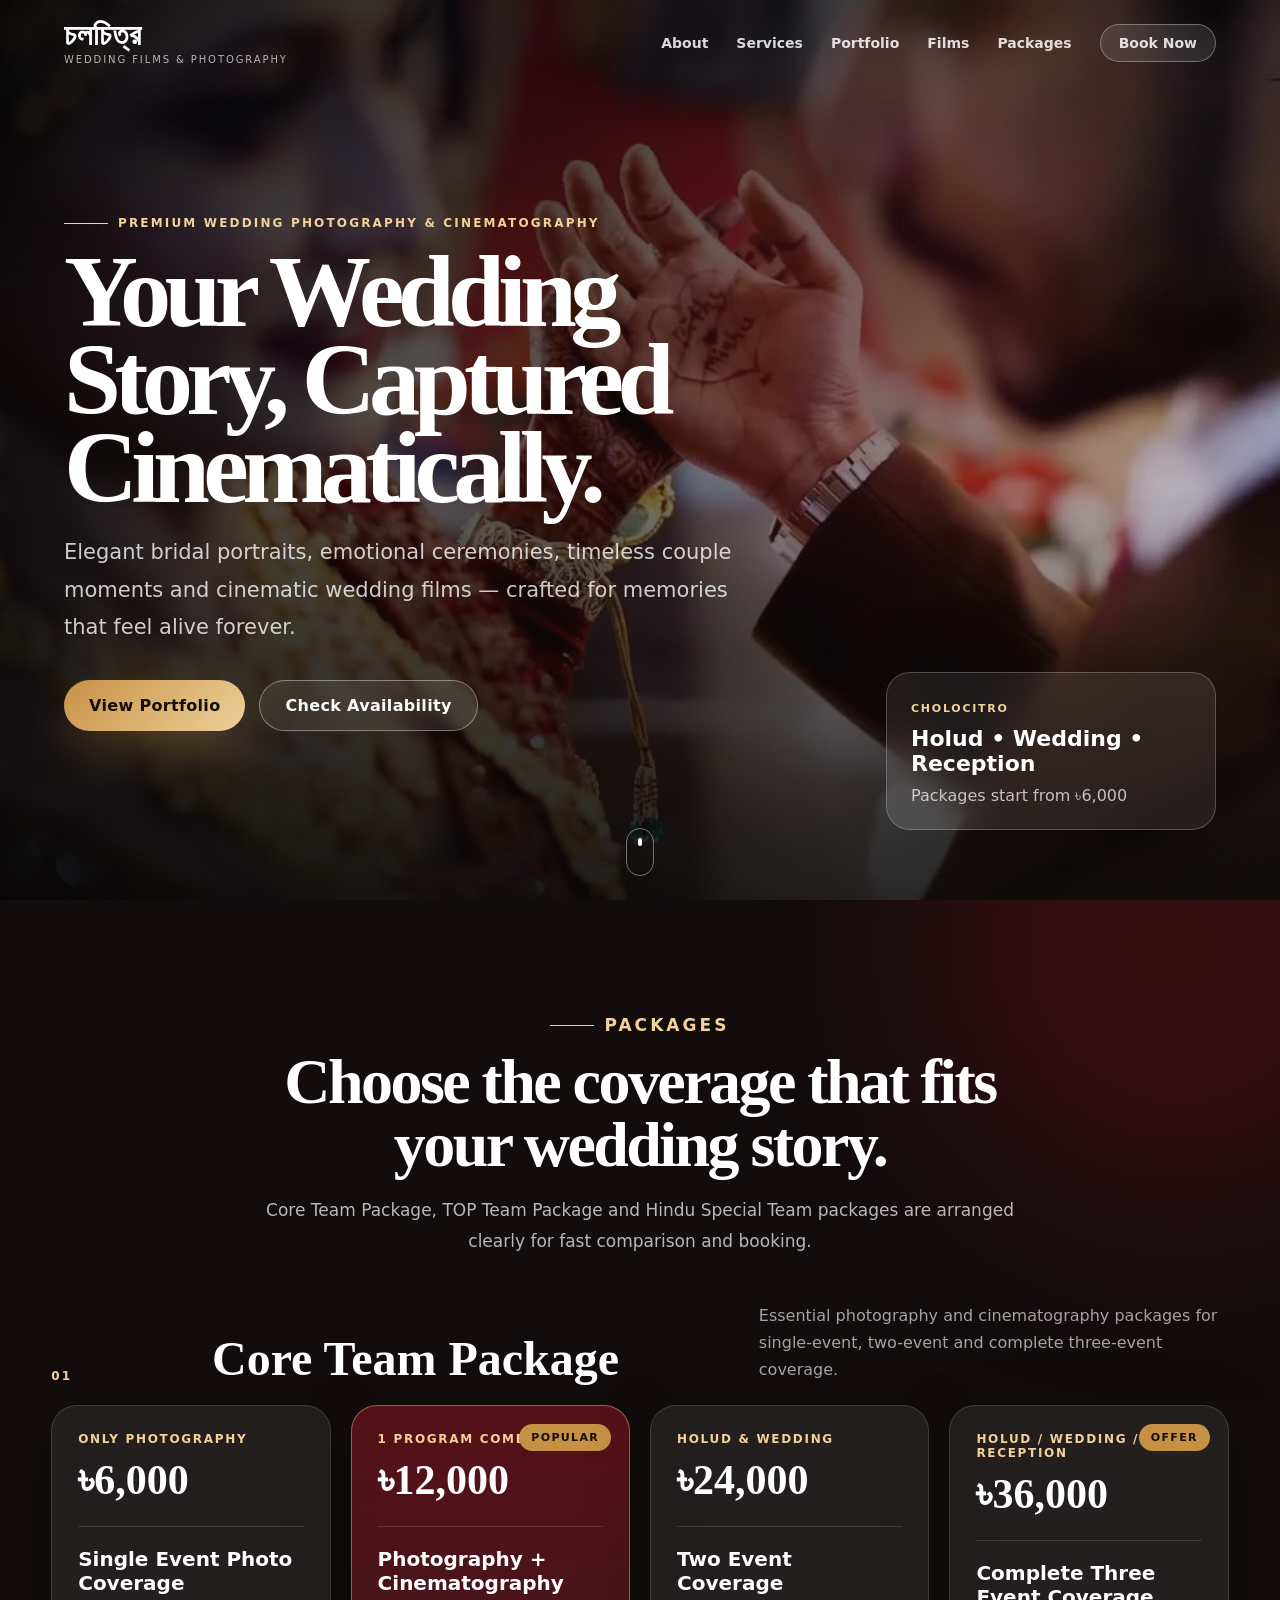
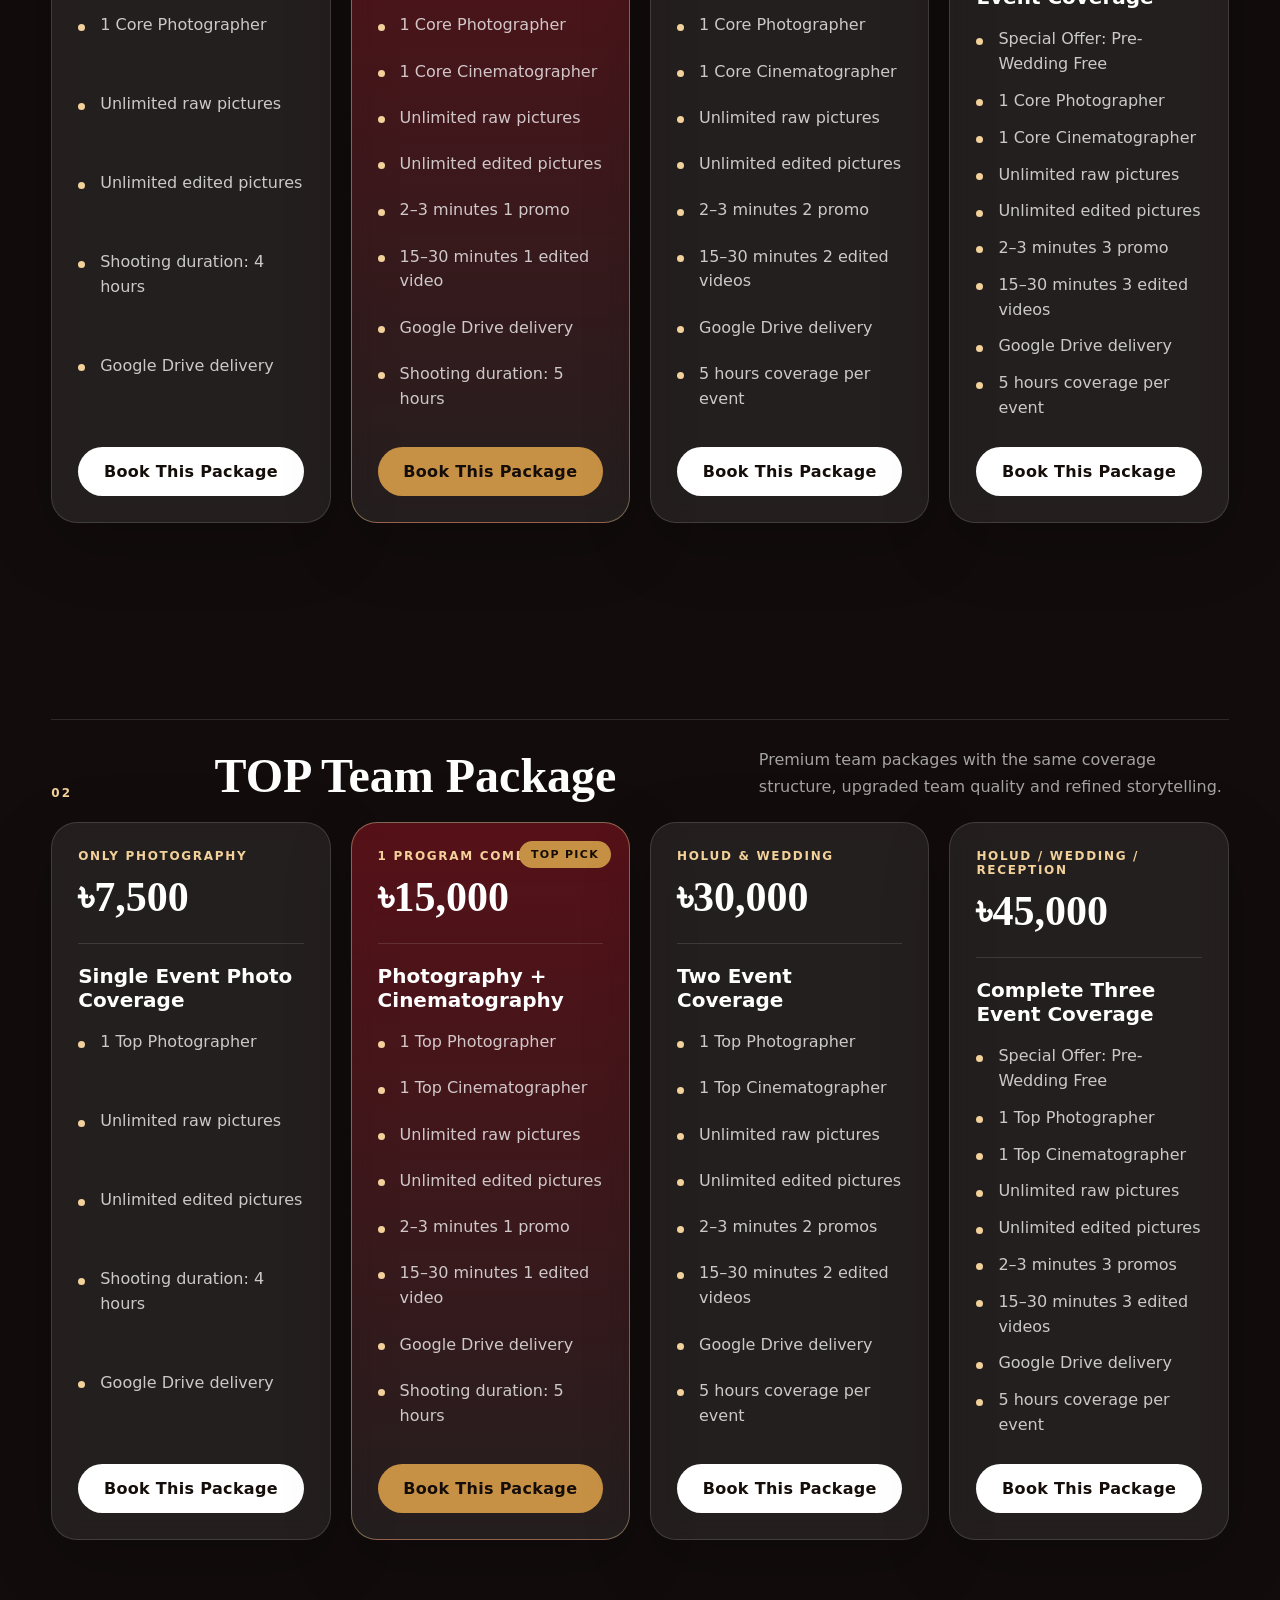
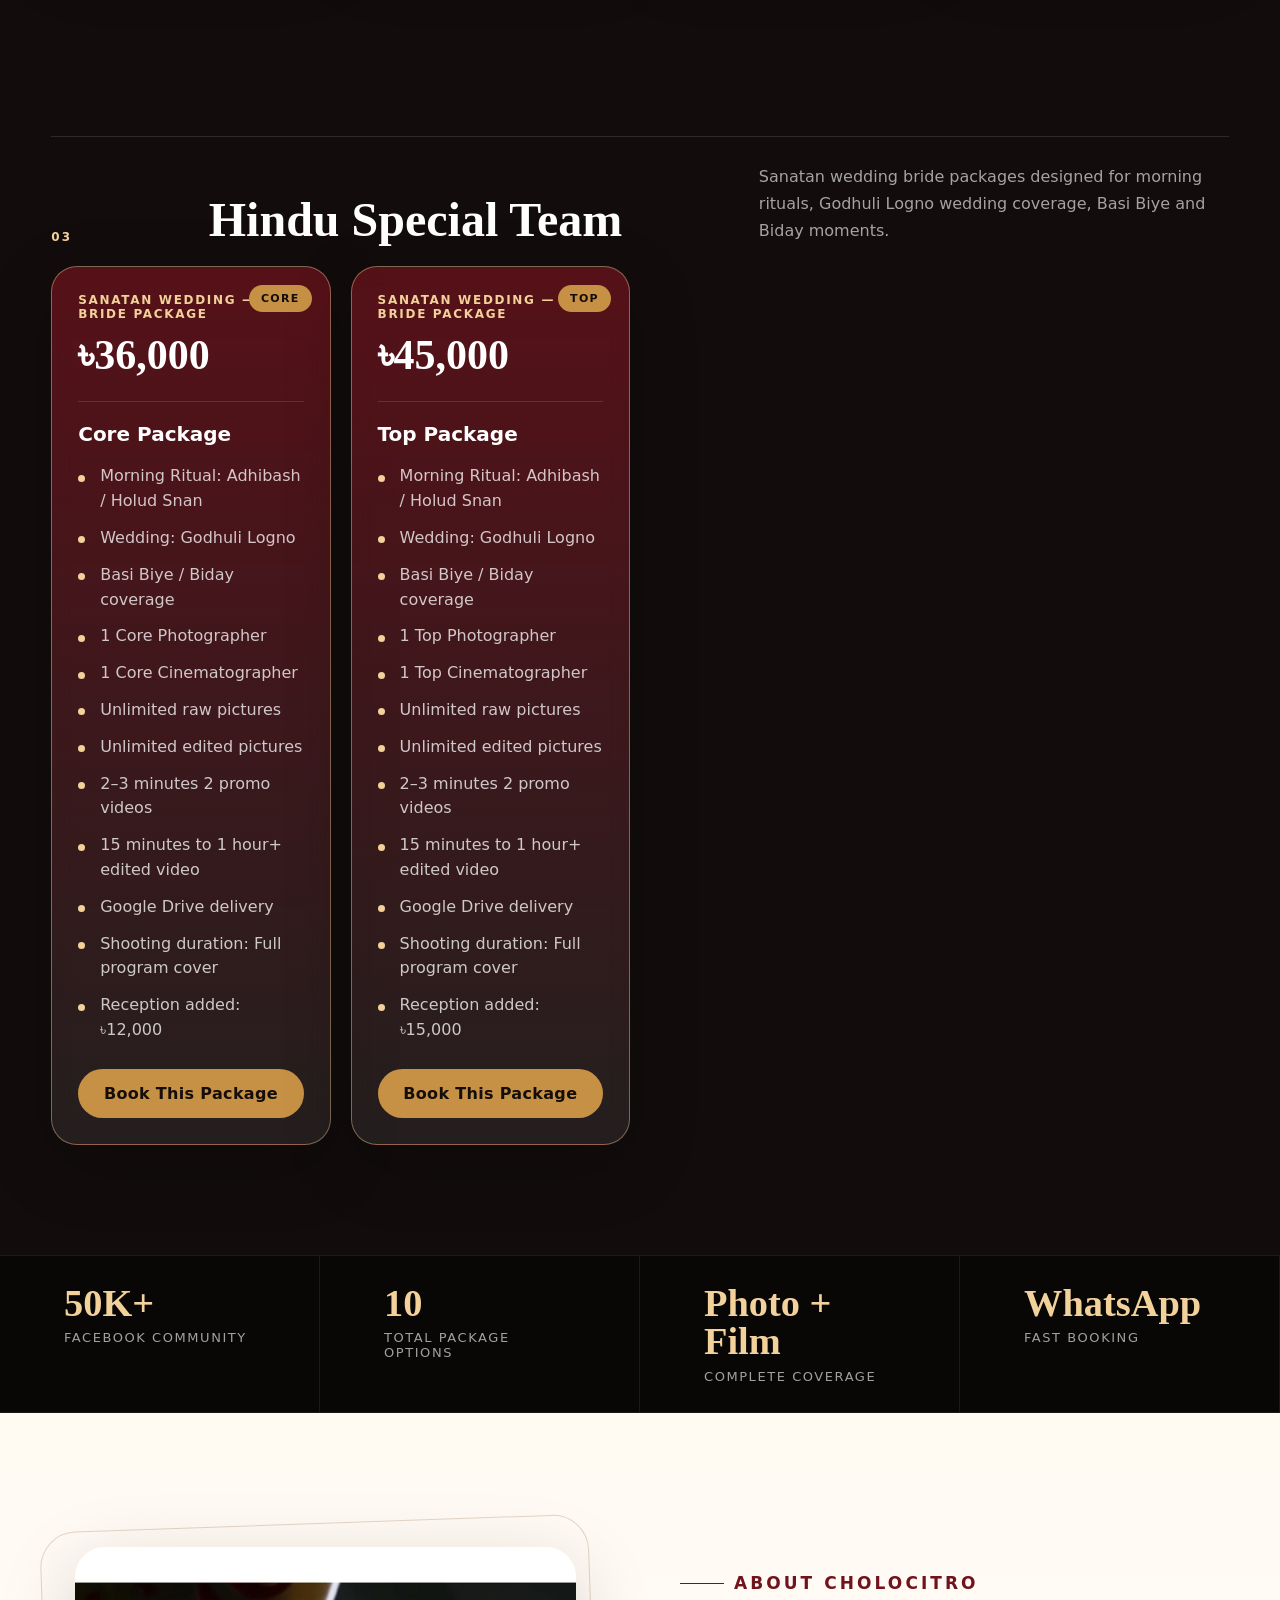
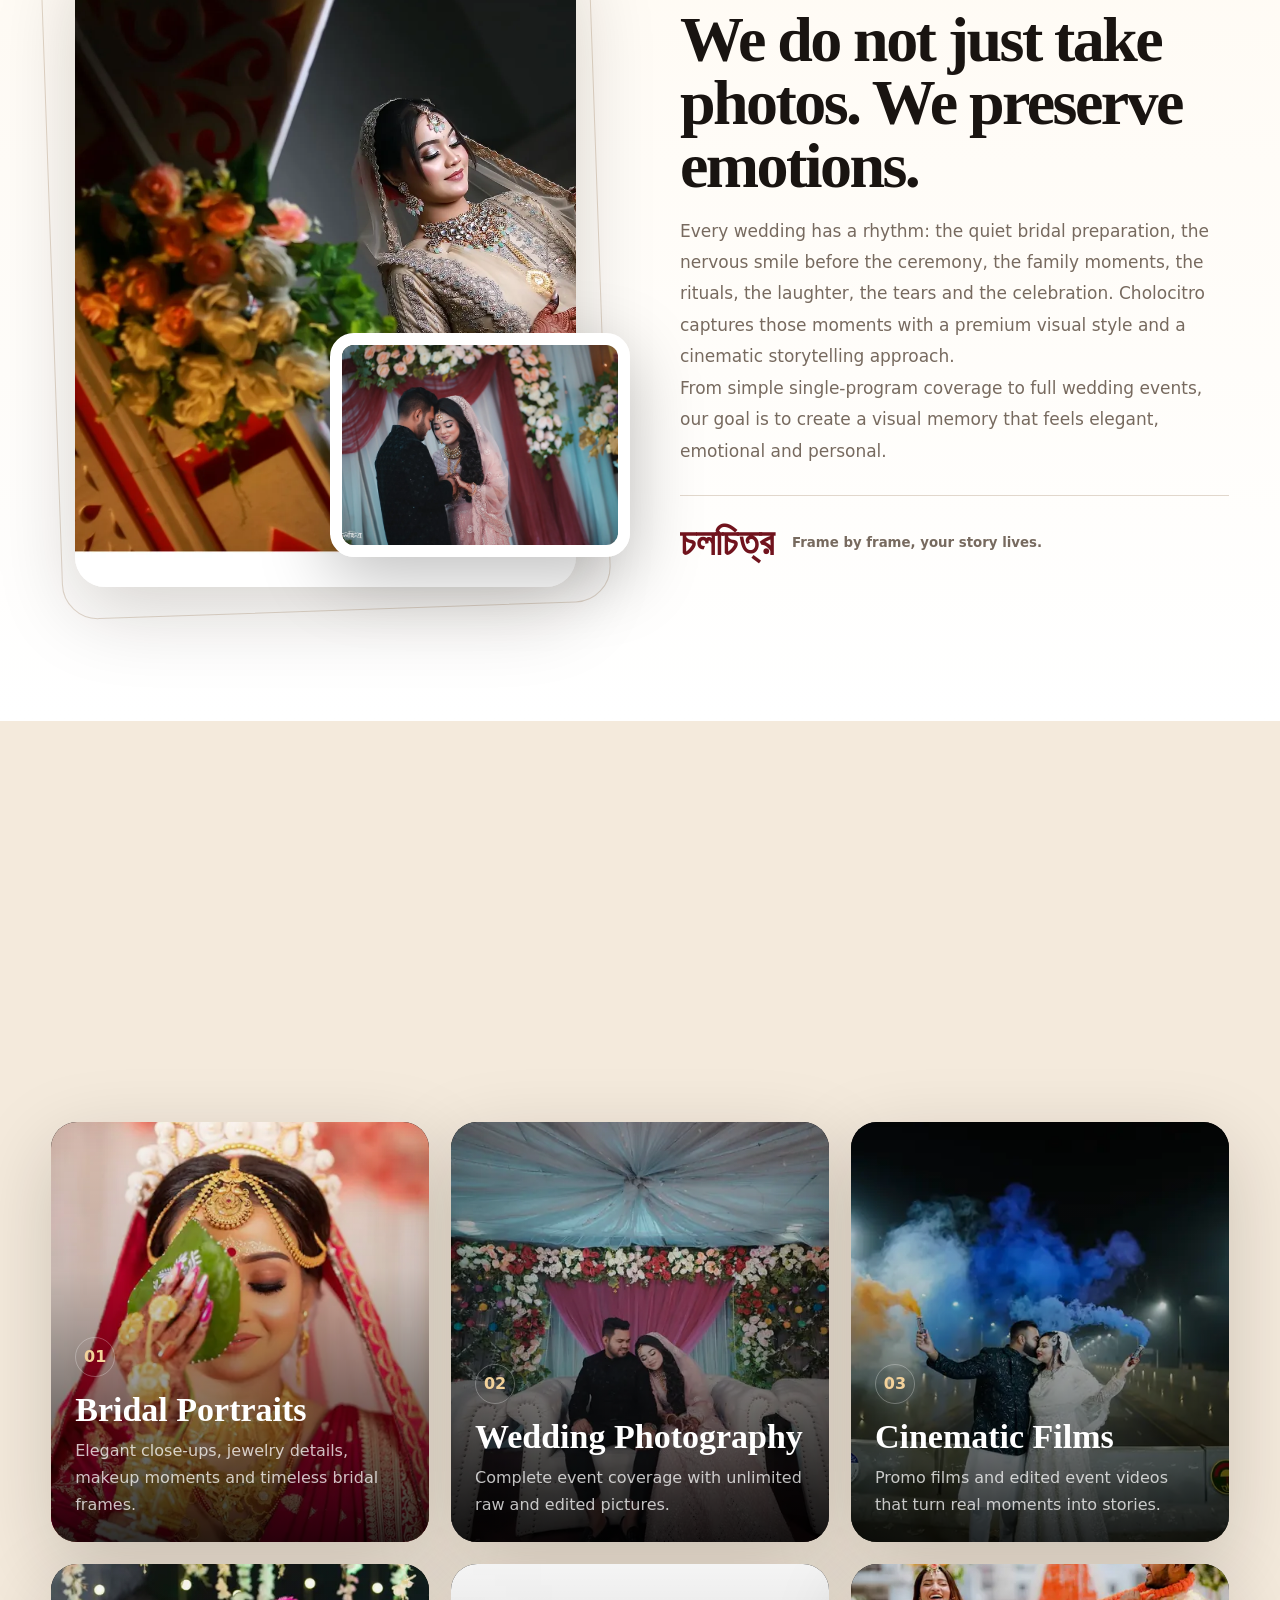
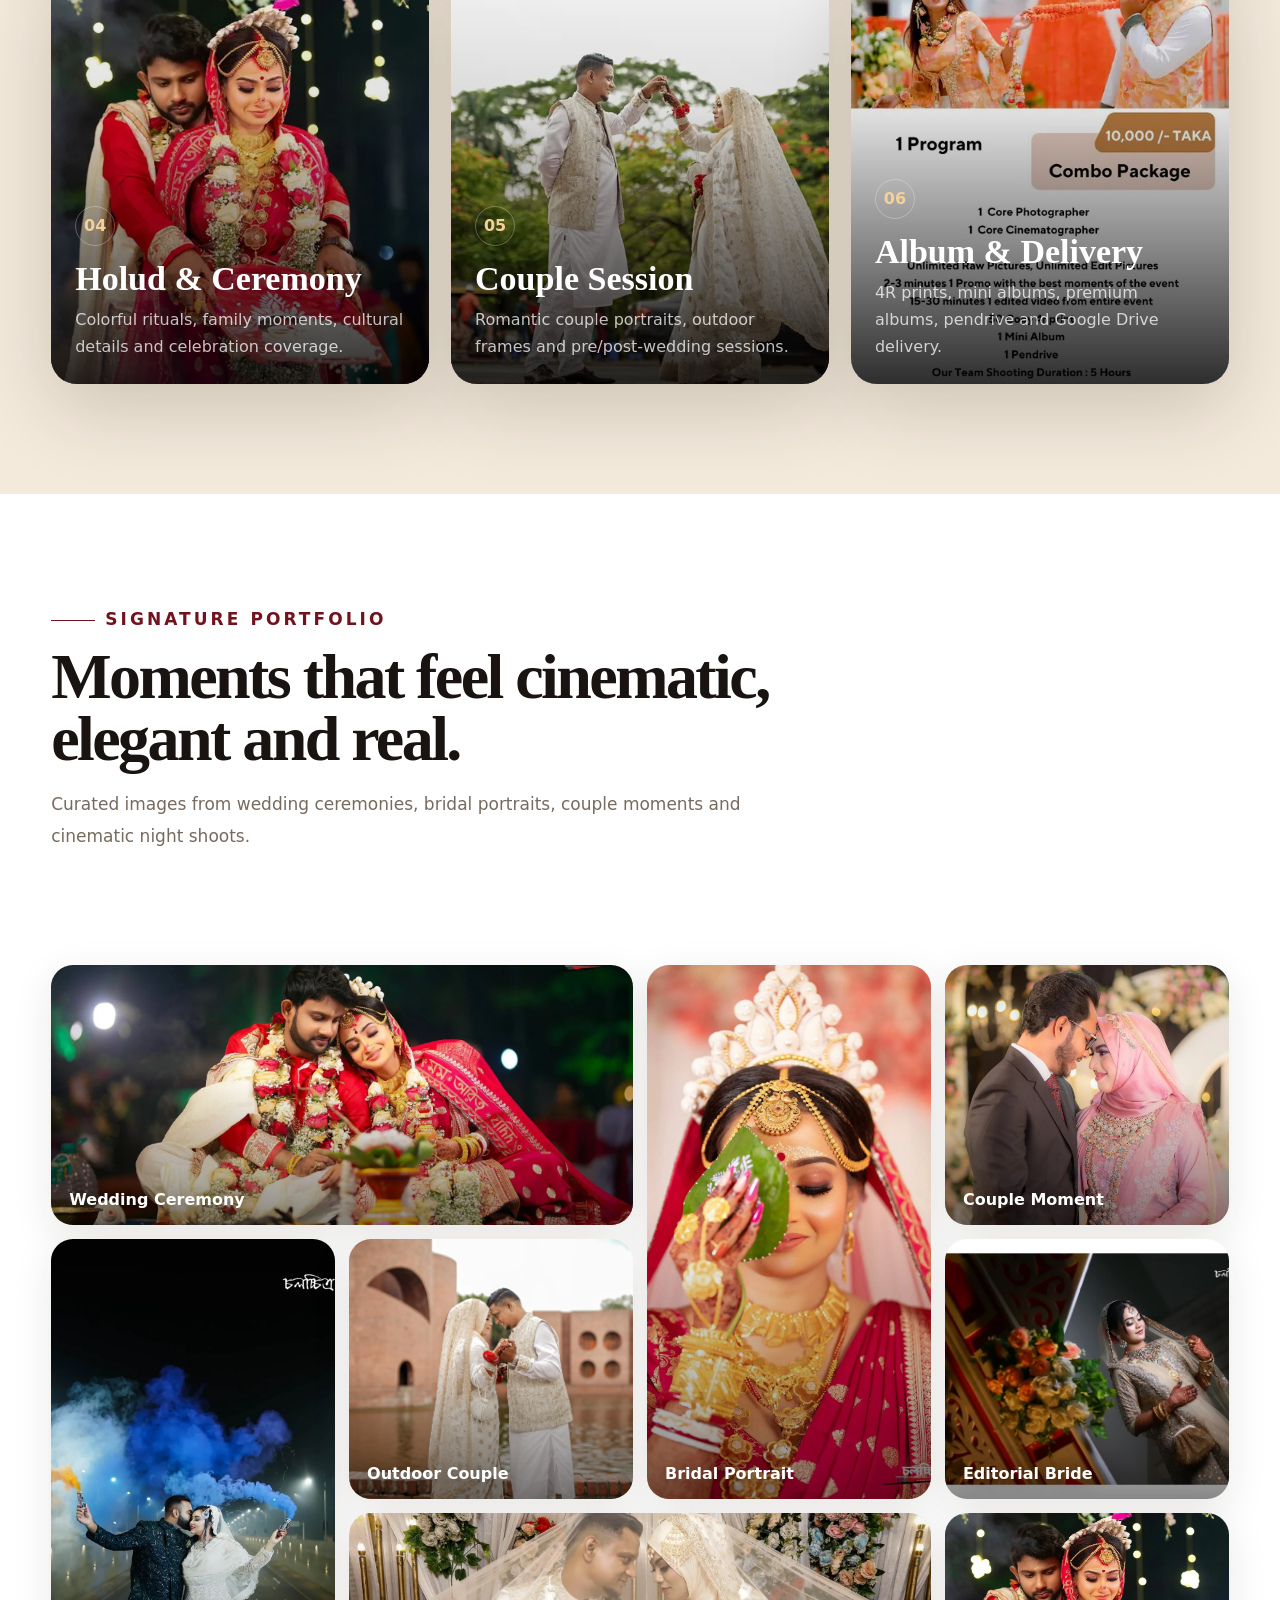
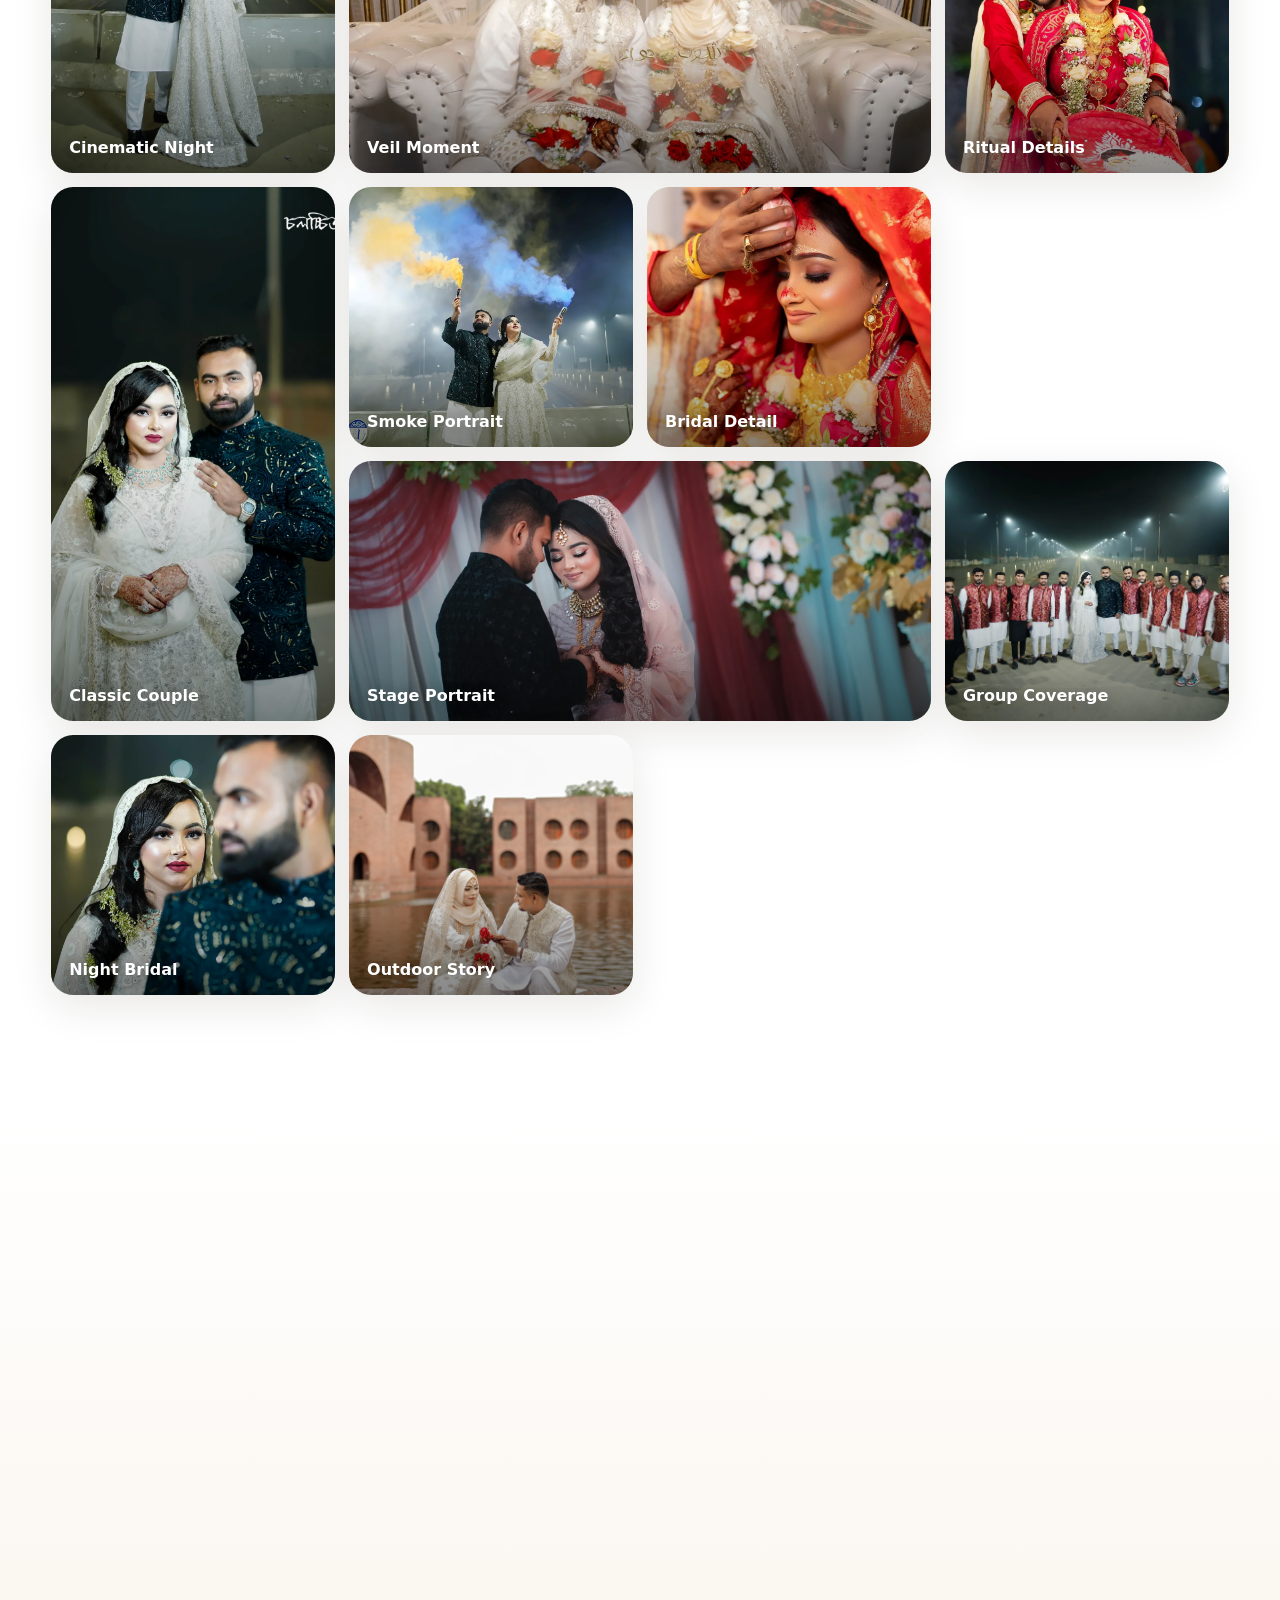
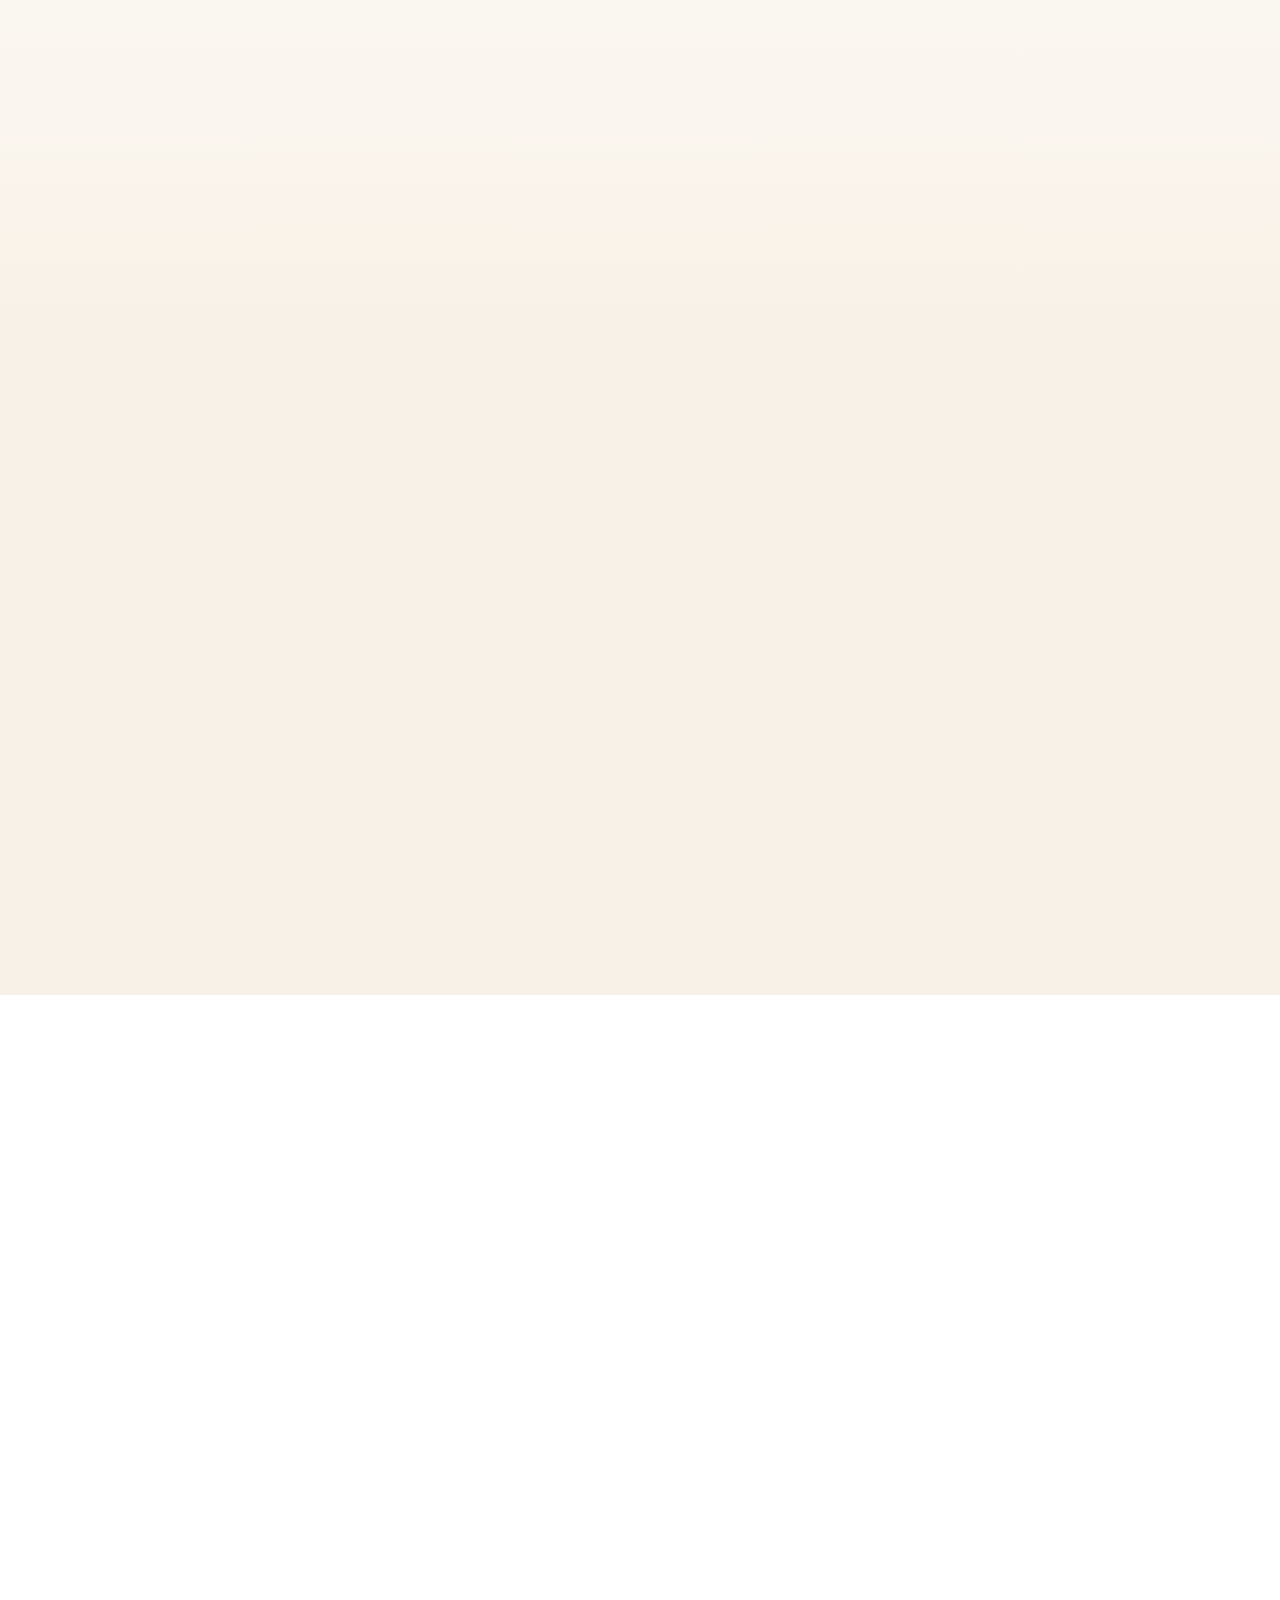
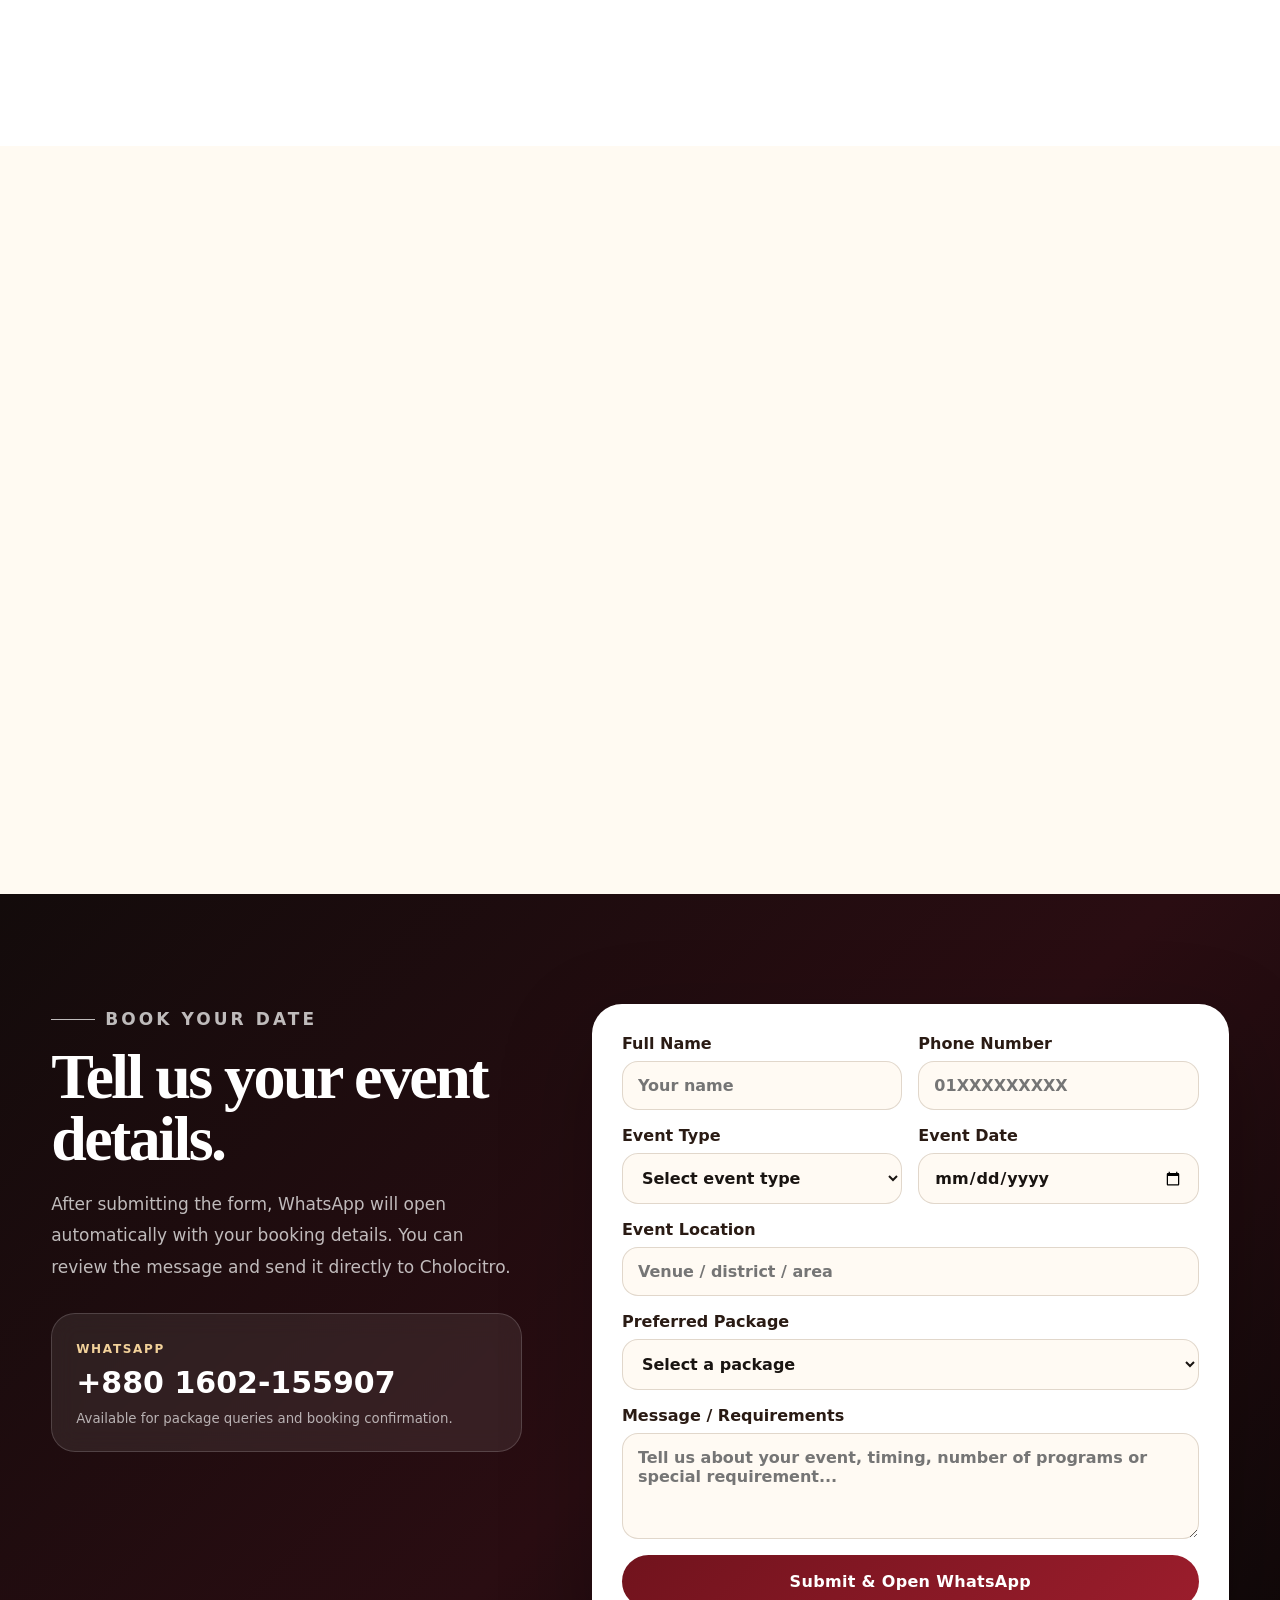
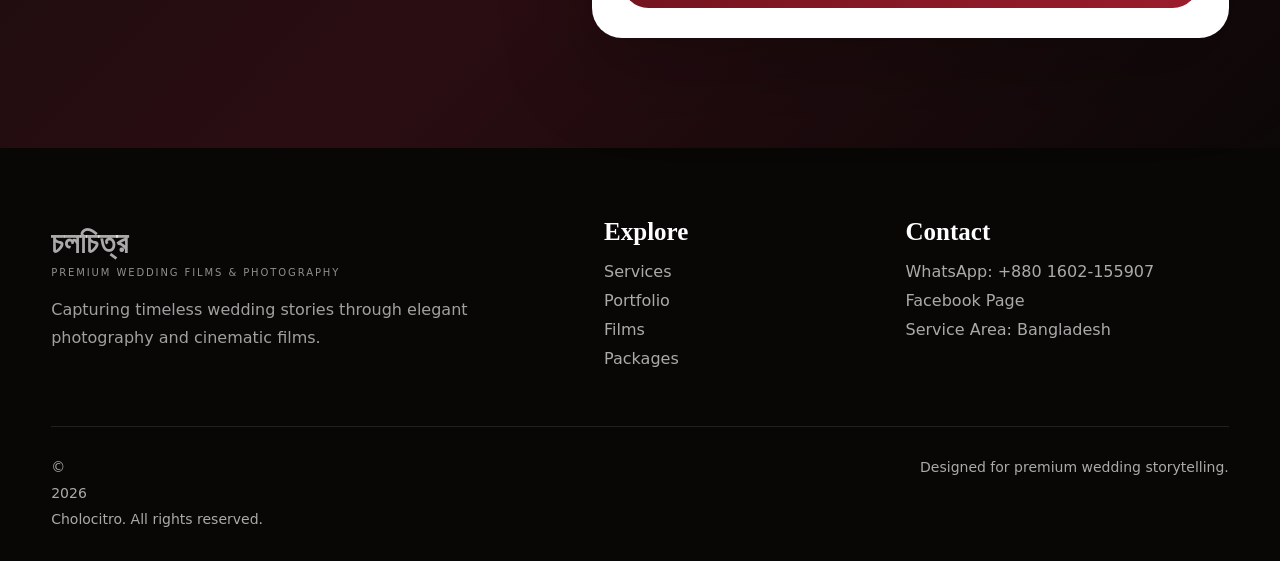
==== commit 9346de7f: "Add files via upload" ====
--- a/index.html
+++ b/index.html
@@ -63,7 +63,7 @@
         <div class="section-head centered reveal">
           <p class="eyebrow dark">Packages</p>
           <h2>Choose the coverage that fits your wedding story.</h2>
-          <p>Core Team Package pricing has been updated. TOP Team Package pricing has been updated. Hindu Special packages are demo estimates and can be edited later.</p>
+          <p>Core Team Package, TOP Team Package and Hindu Special Team packages are arranged clearly for fast comparison and booking.</p>
         </div>
 
         <div class="package-category-head reveal delay-1">
@@ -228,35 +228,55 @@
 
         <div class="package-category-head reveal">
           <span>03</span>
-          <h3>Hindu Special</h3>
-          <p>Demo estimated Hindu wedding packages combining ritual-focused coverage with cinematic storytelling.</p>
+          <h3>Hindu Special Team</h3>
+          <p>Sanatan wedding bride packages designed for morning rituals, Godhuli Logno wedding coverage, Basi Biye and Biday moments.</p>
         </div>
 
         <div class="package-panel package-group" id="hindu">
-          <article class="price-card">
-            <div class="price-head"><p>Hindu Core Photo</p><strong>৳7,000</strong></div>
-            <h3>Demo Estimate</h3>
-            <ul><li>1 Core Photographer</li><li>Ritual-focused photography</li><li>Unlimited raw & edited pictures</li><li>50 copies 4R print</li><li>Google Drive delivery</li></ul>
-            <button class="btn btn-price package-book" data-package="Hindu Core Photo — ৳7,000 Demo Estimate">Book This Package</button>
-          </article>
-          <article class="price-card">
-            <div class="price-head"><p>Hindu Core Combo</p><strong>৳15,000</strong></div>
-            <h3>Demo Estimate</h3>
-            <ul><li>1 Core Photographer</li><li>1 Core Cinematographer</li><li>Promo + edited event film</li><li>Mini album + pendrive</li><li>Ritual and family coverage</li></ul>
-            <button class="btn btn-price package-book" data-package="Hindu Core Combo — ৳15,000 Demo Estimate">Book This Package</button>
-          </article>
           <article class="price-card featured">
-            <div class="ribbon">Special</div>
-            <div class="price-head"><p>Hindu Top Combo</p><strong>৳24,000</strong></div>
-            <h3>Demo Estimate</h3>
-            <ul><li>Top photo + cinema coverage</li><li>Ritual details + couple portraits</li><li>Promo film</li><li>Edited event video</li><li>Premium delivery support</li></ul>
-            <button class="btn btn-price package-book" data-package="Hindu Top Combo — ৳24,000 Demo Estimate">Book This Package</button>
-          </article>
-          <article class="price-card">
-            <div class="price-head"><p>Hindu Full Story</p><strong>৳45,000</strong></div>
-            <h3>Demo Estimate</h3>
-            <ul><li>Complete multi-event coverage</li><li>Top photographer + cinematographer</li><li>Promo + edited films</li><li>Premium album + pendrive</li><li>Full ritual storytelling</li></ul>
-            <button class="btn btn-price package-book" data-package="Hindu Full Story — ৳45,000 Demo Estimate">Book This Package</button>
+            <div class="ribbon">Core</div>
+            <div class="price-head">
+              <p>Sanatan Wedding — Bride Package</p><strong>৳36,000</strong>
+            </div>
+            <h3>Core Package</h3>
+            <ul>
+              <li>Morning Ritual: Adhibash / Holud Snan</li>
+              <li>Wedding: Godhuli Logno</li>
+              <li>Basi Biye / Biday coverage</li>
+              <li>1 Core Photographer</li>
+              <li>1 Core Cinematographer</li>
+              <li>Unlimited raw pictures</li>
+              <li>Unlimited edited pictures</li>
+              <li>2–3 minutes 2 promo videos</li>
+              <li>15 minutes to 1 hour+ edited video</li>
+              <li>Google Drive delivery</li>
+              <li>Shooting duration: Full program cover</li>
+              <li>Reception added: ৳12,000</li>
+            </ul>
+            <button class="btn btn-price package-book" data-package="Hindu Special Team — Sanatan Wedding Bride Package Core — ৳36,000">Book This Package</button>
+          </article>
+
+          <article class="price-card featured">
+            <div class="ribbon">Top</div>
+            <div class="price-head">
+              <p>Sanatan Wedding — Bride Package</p><strong>৳45,000</strong>
+            </div>
+            <h3>Top Package</h3>
+            <ul>
+              <li>Morning Ritual: Adhibash / Holud Snan</li>
+              <li>Wedding: Godhuli Logno</li>
+              <li>Basi Biye / Biday coverage</li>
+              <li>1 Top Photographer</li>
+              <li>1 Top Cinematographer</li>
+              <li>Unlimited raw pictures</li>
+              <li>Unlimited edited pictures</li>
+              <li>2–3 minutes 2 promo videos</li>
+              <li>15 minutes to 1 hour+ edited video</li>
+              <li>Google Drive delivery</li>
+              <li>Shooting duration: Full program cover</li>
+              <li>Reception added: ৳15,000</li>
+            </ul>
+            <button class="btn btn-price package-book" data-package="Hindu Special Team — Sanatan Wedding Bride Package Top — ৳45,000">Book This Package</button>
           </article>
         </div>
       </div>
@@ -264,7 +284,7 @@
 
     <section class="proof-strip">
       <div><strong>50K+</strong><span>Facebook Community</span></div>
-      <div><strong>4+</strong><span>Core Team Packages</span></div>
+      <div><strong>10</strong><span>Total Package Options</span></div>
       <div><strong>Photo + Film</strong><span>Complete Coverage</span></div>
       <div><strong>WhatsApp</strong><span>Fast Booking</span></div>
     </section>
@@ -522,7 +542,8 @@
               <option>TOP Team Package — 1 Program Combo — ৳15,000</option>
               <option>TOP Team Package — Holud & Wedding — ৳30,000</option>
               <option>TOP Team Package — Holud / Wedding / Reception — ৳45,000</option>
-              <option>Hindu Special Package — Demo Estimate</option>
+              <option>Hindu Special Team — Sanatan Wedding Bride Package Core — ৳36,000</option>
+              <option>Hindu Special Team — Sanatan Wedding Bride Package Top — ৳45,000</option>
               <option>Custom Package</option>
             </select>
           </label>
--- a/style.css
+++ b/style.css
@@ -42,7 +42,7 @@
 .services{background:#f4eadc}.service-grid{display:grid;grid-template-columns:repeat(3,1fr);gap:22px}.service-card{position:relative;min-height:420px;border-radius:var(--radius);overflow:hidden;box-shadow:var(--shadow);background:#000;color:#fff}.service-card img{position:absolute;inset:0;width:100%;height:100%;object-fit:cover;transition:.55s ease}.service-card:after{content:"";position:absolute;inset:0;background:linear-gradient(0deg,rgba(0,0,0,.82),rgba(0,0,0,.12) 65%,rgba(0,0,0,.02));z-index:1}.service-card div{position:absolute;left:24px;right:24px;bottom:24px;z-index:2}.service-card span{display:inline-flex;width:40px;height:40px;align-items:center;justify-content:center;border:1px solid rgba(255,255,255,.28);border-radius:50%;color:var(--gold-2);font-weight:900}.service-card h3{font-family:var(--serif);font-size:34px;line-height:1;margin:16px 0 10px}.service-card p{color:rgba(255,255,255,.75);line-height:1.7}.service-card:hover img{transform:scale(1.07)}
 .portfolio{background:#fff}.filter-bar{display:flex;gap:10px;flex-wrap:wrap;margin-bottom:26px}.filter-btn{border:1px solid var(--line);background:#fff8ee;color:var(--ink);padding:11px 17px;border-radius:999px;font-weight:800;cursor:pointer;transition:.25s}.filter-btn.active,.filter-btn:hover{background:var(--maroon);color:#fff;border-color:var(--maroon)}.portfolio-grid{display:grid;grid-template-columns:repeat(4,1fr);grid-auto-rows:260px;gap:14px}.portfolio-item{position:relative;border:0;cursor:pointer;border-radius:22px;overflow:hidden;background:#eee;box-shadow:0 12px 40px rgba(40,25,8,.1);transition:.35s ease}.portfolio-item img{width:100%;height:100%;object-fit:cover;transition:.5s}.portfolio-item:after{content:"";position:absolute;inset:0;background:linear-gradient(0deg,rgba(0,0,0,.62),transparent 55%);opacity:.75;transition:.3s}.portfolio-item span{position:absolute;left:18px;bottom:16px;z-index:2;color:#fff;font-weight:900;text-shadow:0 3px 16px rgba(0,0,0,.35)}.portfolio-item.wide{grid-column:span 2}.portfolio-item.tall{grid-row:span 2}.portfolio-item:hover{transform:translateY(-4px)}.portfolio-item:hover img{transform:scale(1.07)}.portfolio-item.hide{display:none}
 .films{background:linear-gradient(180deg,#fff,var(--cream))}.films-grid{display:grid;grid-template-columns:.85fr 1.15fr;gap:70px;align-items:center}.check-list{list-style:none;margin:24px 0 30px;display:grid;gap:12px}.check-list li{position:relative;padding-left:28px;color:var(--muted);font-weight:700}.check-list li:before{content:"✓";position:absolute;left:0;color:var(--maroon);font-weight:900}.film-card{background:#090909;border-radius:32px;overflow:hidden;box-shadow:var(--shadow);border:1px solid rgba(0,0,0,.08)}.film-card video{width:100%;aspect-ratio:16/9;background:#000}.film-info{padding:22px 24px;color:#fff}.film-info span{color:var(--gold-2);letter-spacing:.14em;text-transform:uppercase;font-size:11px;font-weight:900}.film-info strong{display:block;margin-top:8px;font-size:22px}
-.packages{background:#120c0c;color:#fff;position:relative;overflow:hidden}.packages:before{content:"";position:absolute;width:520px;height:520px;border-radius:50%;background:rgba(113,19,29,.36);filter:blur(90px);top:-210px;right:-160px}.packages .section-head p{color:rgba(255,255,255,.7)}.packages .eyebrow.dark{color:var(--gold-2)}.package-category-head{display:flex;align-items:flex-end;justify-content:space-between;gap:24px;margin:46px 0 22px;padding-top:26px;border-top:1px solid rgba(255,255,255,.12)}.section-head + .package-category-head{margin-top:0;border-top:0;padding-top:0}.package-category-head span{color:var(--gold-2);font-weight:900;letter-spacing:.18em;font-size:12px}.package-category-head h3{font-family:var(--serif);font-size:clamp(30px,4vw,48px);line-height:1;margin:0}.package-category-head p{max-width:470px;color:rgba(255,255,255,.62);line-height:1.7}.package-panel{display:grid;grid-template-columns:repeat(4,1fr);gap:20px;margin-bottom:54px}.package-panel:last-child{margin-bottom:0}.package-layer-gap{height:74px}.price-card{position:relative;display:flex;flex-direction:column;min-height:100%;padding:26px;border-radius:26px;background:rgba(255,255,255,.08);border:1px solid rgba(255,255,255,.14);backdrop-filter:blur(12px);box-shadow:0 20px 70px rgba(0,0,0,.18);transition:.3s}.price-card:hover{transform:translateY(-6px);border-color:rgba(242,209,154,.5)}.price-card.featured{background:linear-gradient(180deg,rgba(113,19,29,.72),rgba(255,255,255,.08));border-color:rgba(242,209,154,.42)}.ribbon{position:absolute;right:18px;top:18px;background:var(--gold);color:#160d08;padding:7px 12px;border-radius:999px;font-size:11px;font-weight:900;text-transform:uppercase;letter-spacing:.12em}.price-head{padding-bottom:22px;border-bottom:1px solid rgba(255,255,255,.12);margin-bottom:20px}.price-head p{text-transform:uppercase;letter-spacing:.14em;color:var(--gold-2);font-weight:900;font-size:12px;margin-bottom:10px}.price-head strong{font-family:var(--serif);font-size:42px}.price-card h3{font-size:20px;margin-bottom:18px}.price-card ul{list-style:none;display:grid;gap:12px;margin-bottom:26px;flex:1}.price-card li{position:relative;padding-left:22px;color:rgba(255,255,255,.76);line-height:1.55}.price-card li:before{content:"";position:absolute;left:0;top:.65em;width:7px;height:7px;border-radius:50%;background:var(--gold-2)}.btn-price{width:100%;background:#fff;color:#150d09}.price-card.featured .btn-price{background:var(--gold)}
+.packages{background:#120c0c;color:#fff;position:relative;overflow:hidden}.packages:before{content:"";position:absolute;width:520px;height:520px;border-radius:50%;background:rgba(113,19,29,.36);filter:blur(90px);top:-210px;right:-160px}.packages .section-head p{color:rgba(255,255,255,.7)}.packages .eyebrow.dark{color:var(--gold-2)}.package-category-head{display:flex;align-items:flex-end;justify-content:space-between;gap:24px;margin:46px 0 22px;padding-top:26px;border-top:1px solid rgba(255,255,255,.12)}.section-head + .package-category-head{margin-top:0;border-top:0;padding-top:0}.package-category-head span{color:var(--gold-2);font-weight:900;letter-spacing:.18em;font-size:12px}.package-category-head h3{font-family:var(--serif);font-size:clamp(30px,4vw,48px);line-height:1;margin:0}.package-category-head p{max-width:470px;color:rgba(255,255,255,.62);line-height:1.7}.package-panel{display:grid;grid-template-columns:repeat(4,1fr);gap:20px;margin-bottom:54px}.package-panel:last-child{margin-bottom:0}.package-layer-gap{height:96px}.price-card{position:relative;display:flex;flex-direction:column;min-height:100%;padding:26px;border-radius:26px;background:rgba(255,255,255,.08);border:1px solid rgba(255,255,255,.14);backdrop-filter:blur(12px);box-shadow:0 20px 70px rgba(0,0,0,.18);transition:.3s}.price-card:hover{transform:translateY(-6px);border-color:rgba(242,209,154,.5)}.price-card.featured{background:linear-gradient(180deg,rgba(113,19,29,.72),rgba(255,255,255,.08));border-color:rgba(242,209,154,.42)}.ribbon{position:absolute;right:18px;top:18px;background:var(--gold);color:#160d08;padding:7px 12px;border-radius:999px;font-size:11px;font-weight:900;text-transform:uppercase;letter-spacing:.12em}.price-head{padding-bottom:22px;border-bottom:1px solid rgba(255,255,255,.12);margin-bottom:20px}.price-head p{text-transform:uppercase;letter-spacing:.14em;color:var(--gold-2);font-weight:900;font-size:12px;margin-bottom:10px}.price-head strong{font-family:var(--serif);font-size:42px}.price-card h3{font-size:20px;margin-bottom:18px}.price-card ul{list-style:none;display:grid;gap:12px;margin-bottom:26px;flex:1}.price-card li{position:relative;padding-left:22px;color:rgba(255,255,255,.76);line-height:1.55}.price-card li:before{content:"";position:absolute;left:0;top:.65em;width:7px;height:7px;border-radius:50%;background:var(--gold-2)}.btn-price{width:100%;background:#fff;color:#150d09}.price-card.featured .btn-price{background:var(--gold)}
 .process{background:var(--cream)}.process-grid{display:grid;grid-template-columns:repeat(4,1fr);gap:18px}.process-step{padding:30px;border:1px solid var(--line);border-radius:24px;background:#fff;box-shadow:0 12px 40px rgba(80,45,10,.08)}.process-step span{color:var(--maroon);font-weight:900;letter-spacing:.14em}.process-step h3{font-family:var(--serif);font-size:30px;margin:14px 0 10px}.process-step p{color:var(--muted);line-height:1.7}
 .testimonials{background:#fff}.testimonials-grid{display:grid;grid-template-columns:.8fr 1.2fr;gap:60px;align-items:center}.review-stack{display:grid;gap:18px}.review-stack article{padding:30px;border-radius:26px;background:var(--cream);border:1px solid var(--line);box-shadow:0 12px 40px rgba(80,45,10,.07)}.review-stack p{font-family:var(--serif);font-size:28px;line-height:1.25;color:var(--ink)}.review-stack span{display:block;margin-top:14px;color:var(--maroon);font-weight:900}.faq{background:var(--soft)}.faq-list{max-width:850px;margin-inline:auto;display:grid;gap:14px}.faq-list details{background:#fff;border:1px solid var(--line);border-radius:20px;padding:22px;box-shadow:0 10px 30px rgba(80,45,10,.06)}.faq-list summary{cursor:pointer;font-weight:900;font-size:18px}.faq-list p{margin-top:14px;color:var(--muted);line-height:1.75}
 .booking{background:linear-gradient(135deg,#130b0b,#2a0d12 55%,#0d0808);color:#fff}.booking-grid{display:grid;grid-template-columns:.85fr 1.15fr;gap:70px;align-items:start}.booking-copy p{color:rgba(255,255,255,.72)}.contact-card{margin-top:30px;padding:24px;border-radius:24px;border:1px solid rgba(255,255,255,.16);background:rgba(255,255,255,.08);backdrop-filter:blur(12px)}.contact-card span{color:var(--gold-2);text-transform:uppercase;letter-spacing:.14em;font-weight:900;font-size:12px}.contact-card strong{display:block;font-size:30px;margin:8px 0}.contact-card small{color:rgba(255,255,255,.66)}.booking-form{display:grid;gap:16px;background:#fff;color:var(--ink);border-radius:30px;padding:30px;box-shadow:0 30px 90px rgba(0,0,0,.25)}.form-row{display:grid;grid-template-columns:1fr 1fr;gap:16px}.booking-form label{display:grid;gap:8px;font-weight:900;color:#2a1b14}.booking-form input,.booking-form select,.booking-form textarea{width:100%;border:1px solid rgba(91,56,24,.18);border-radius:16px;padding:14px 15px;background:#fffaf3;color:var(--ink);outline:none;transition:.2s}.booking-form input:focus,.booking-form select:focus,.booking-form textarea:focus{border-color:var(--gold);box-shadow:0 0 0 4px rgba(199,145,69,.16)}.btn-form{width:100%;padding:17px 24px;background:linear-gradient(135deg,var(--maroon),var(--maroon-2))}
@@ -50,4 +50,4 @@
 .lightbox{position:fixed;inset:0;z-index:900;background:rgba(0,0,0,.92);display:grid;place-items:center;opacity:0;visibility:hidden;transition:.25s;padding:26px}.lightbox.open{opacity:1;visibility:visible}.lightbox img{max-height:88vh;max-width:92vw;object-fit:contain;border-radius:18px;box-shadow:0 30px 90px rgba(0,0,0,.5)}.lightbox-close{position:absolute;right:24px;top:20px;width:48px;height:48px;border:1px solid rgba(255,255,255,.22);border-radius:50%;background:rgba(255,255,255,.08);color:#fff;font-size:34px;line-height:1;cursor:pointer}.reveal{opacity:0;transform:translateY(24px);transition:opacity .7s ease,transform .7s ease}.reveal.in-view{opacity:1;transform:translateY(0)}.delay-1{transition-delay:.12s}.delay-2{transition-delay:.24s}
 @media(max-width:1100px){.service-grid,.package-panel{grid-template-columns:repeat(2,1fr)}.portfolio-grid{grid-template-columns:repeat(3,1fr)}.process-grid{grid-template-columns:repeat(2,1fr)}.hero-card{position:relative;right:auto;bottom:auto;margin-top:40px}.hero{display:block}.hero-content{padding-top:80px}}
 @media(max-width:860px){.section{padding:78px 0}.menu-toggle{display:flex}.nav{position:absolute;top:72px;left:5vw;right:5vw;display:grid;gap:0;background:rgba(8,7,6,.96);border:1px solid rgba(255,255,255,.12);border-radius:22px;padding:12px;opacity:0;visibility:hidden;transform:translateY(-10px);transition:.25s;box-shadow:0 18px 70px rgba(0,0,0,.28)}.nav.open{opacity:1;visibility:visible;transform:translateY(0)}.nav a{padding:14px 12px;border-bottom:1px solid rgba(255,255,255,.08)}.nav a:last-child{border-bottom:0}.about-grid,.films-grid,.testimonials-grid,.booking-grid,.footer-grid{grid-template-columns:1fr;gap:44px}.about-media>img{height:520px}.mini-image{right:5px;width:240px}.proof-strip{grid-template-columns:repeat(2,1fr)}.proof-strip div:nth-child(2){border-right:0}.service-grid,.package-panel,.process-grid{grid-template-columns:1fr}.portfolio-grid{grid-template-columns:repeat(2,1fr);grid-auto-rows:220px}.portfolio-item.wide{grid-column:span 2}.footer-bottom{flex-direction:column}.form-row{grid-template-columns:1fr}}
-@media(max-width:560px){.package-layer-gap{height:48px}.header{padding:15px 4vw}.header.scrolled{padding:12px 4vw}.brand-mark{font-size:25px}.brand-line{font-size:8px}.hero{padding:118px 4vw 70px;min-height:96vh}.hero h1{font-size:clamp(44px,15vw,74px)}.hero-actions .btn{width:100%}.proof-strip{grid-template-columns:1fr}.proof-strip div{border-right:0;border-bottom:1px solid rgba(255,255,255,.08)}.about-media{padding:0}.about-media:before{display:none}.about-media>img{height:440px;border-radius:24px}.mini-image{position:relative;right:auto;bottom:auto;width:88%;margin:-65px auto 0}.section-head h2,.section-copy h2,.booking-copy h2{font-size:clamp(34px,12vw,52px)}.service-card{min-height:360px}.portfolio-grid{grid-template-columns:1fr;grid-auto-rows:360px}.portfolio-item.wide,.portfolio-item.tall{grid-column:span 1;grid-row:span 1}.price-head strong{font-size:36px}.booking-form{padding:22px;border-radius:24px}.package-category-head{align-items:flex-start;flex-direction:column;gap:10px}.contact-card strong{font-size:24px}}
+@media(max-width:560px){.package-layer-gap{height:58px}.header{padding:15px 4vw}.header.scrolled{padding:12px 4vw}.brand-mark{font-size:25px}.brand-line{font-size:8px}.hero{padding:118px 4vw 70px;min-height:96vh}.hero h1{font-size:clamp(44px,15vw,74px)}.hero-actions .btn{width:100%}.proof-strip{grid-template-columns:1fr}.proof-strip div{border-right:0;border-bottom:1px solid rgba(255,255,255,.08)}.about-media{padding:0}.about-media:before{display:none}.about-media>img{height:440px;border-radius:24px}.mini-image{position:relative;right:auto;bottom:auto;width:88%;margin:-65px auto 0}.section-head h2,.section-copy h2,.booking-copy h2{font-size:clamp(34px,12vw,52px)}.service-card{min-height:360px}.portfolio-grid{grid-template-columns:1fr;grid-auto-rows:360px}.portfolio-item.wide,.portfolio-item.tall{grid-column:span 1;grid-row:span 1}.price-head strong{font-size:36px}.booking-form{padding:22px;border-radius:24px}.package-category-head{align-items:flex-start;flex-direction:column;gap:10px}.contact-card strong{font-size:24px}}
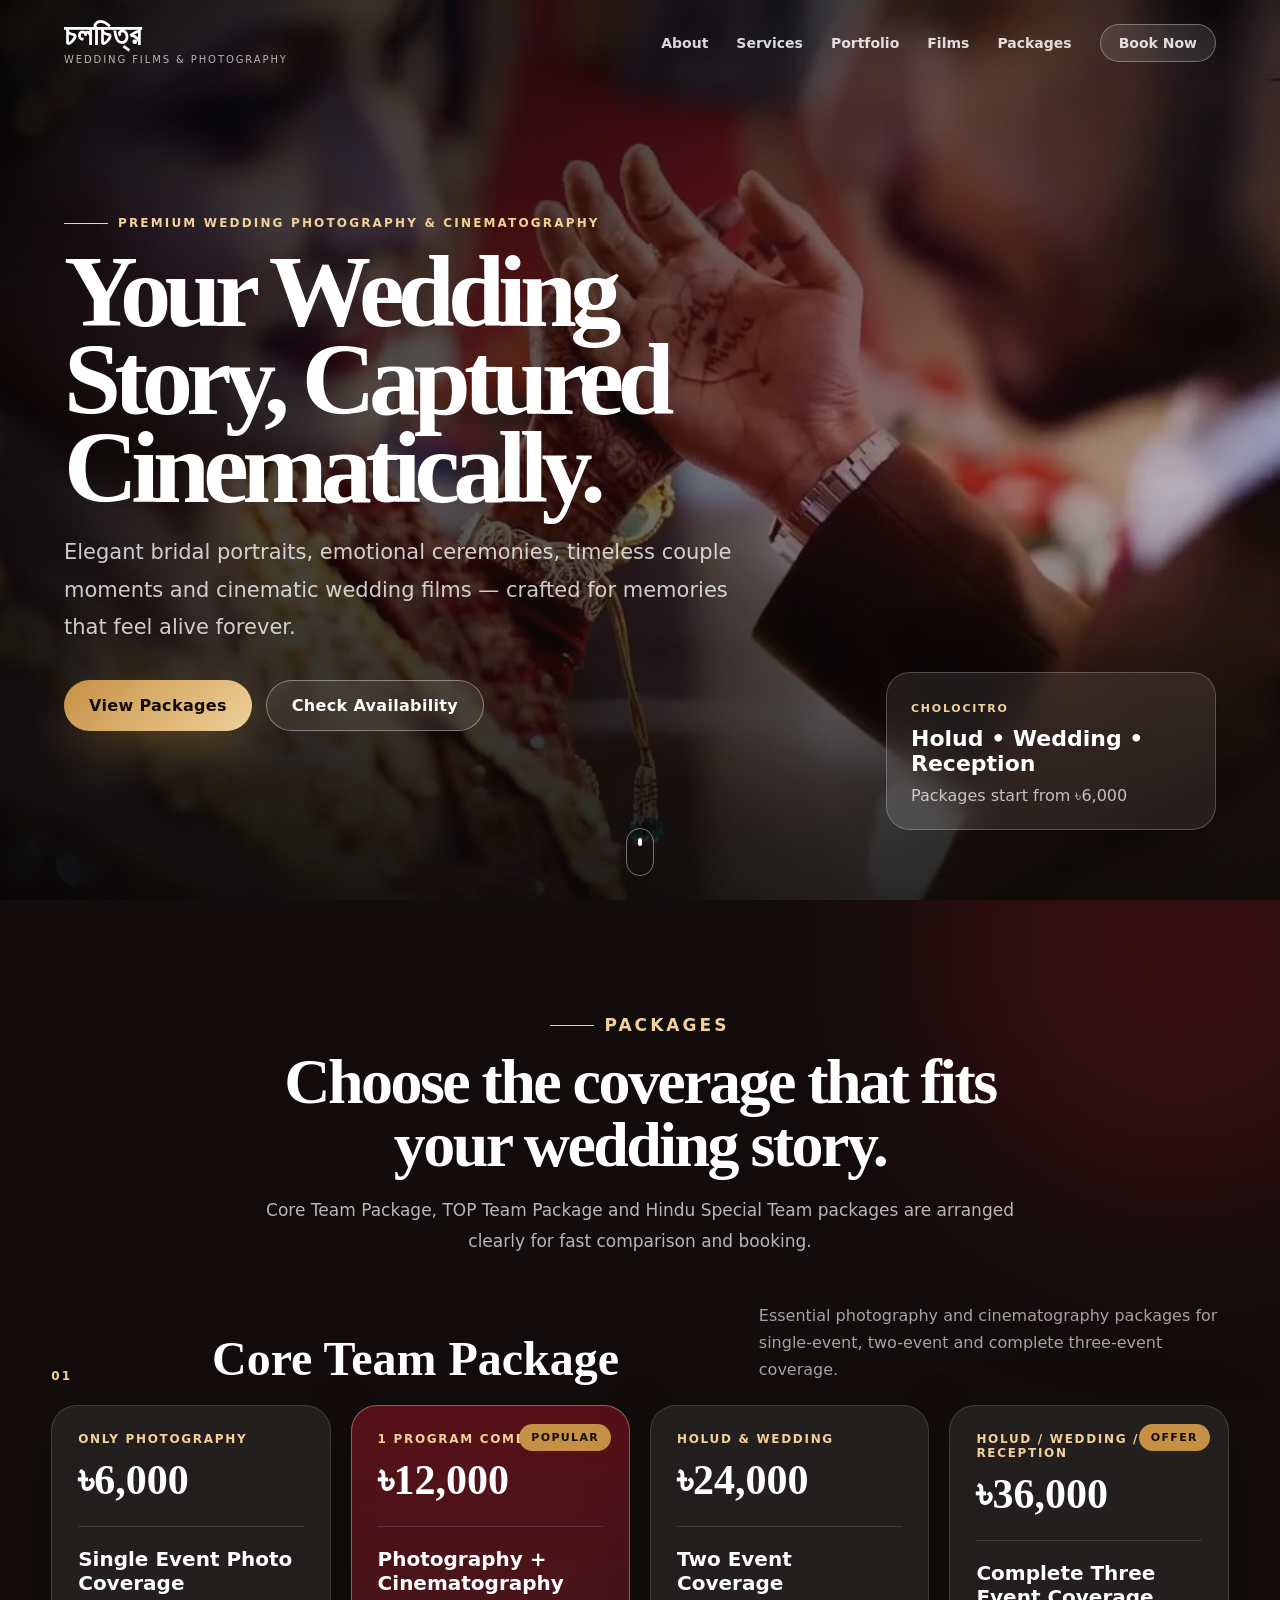
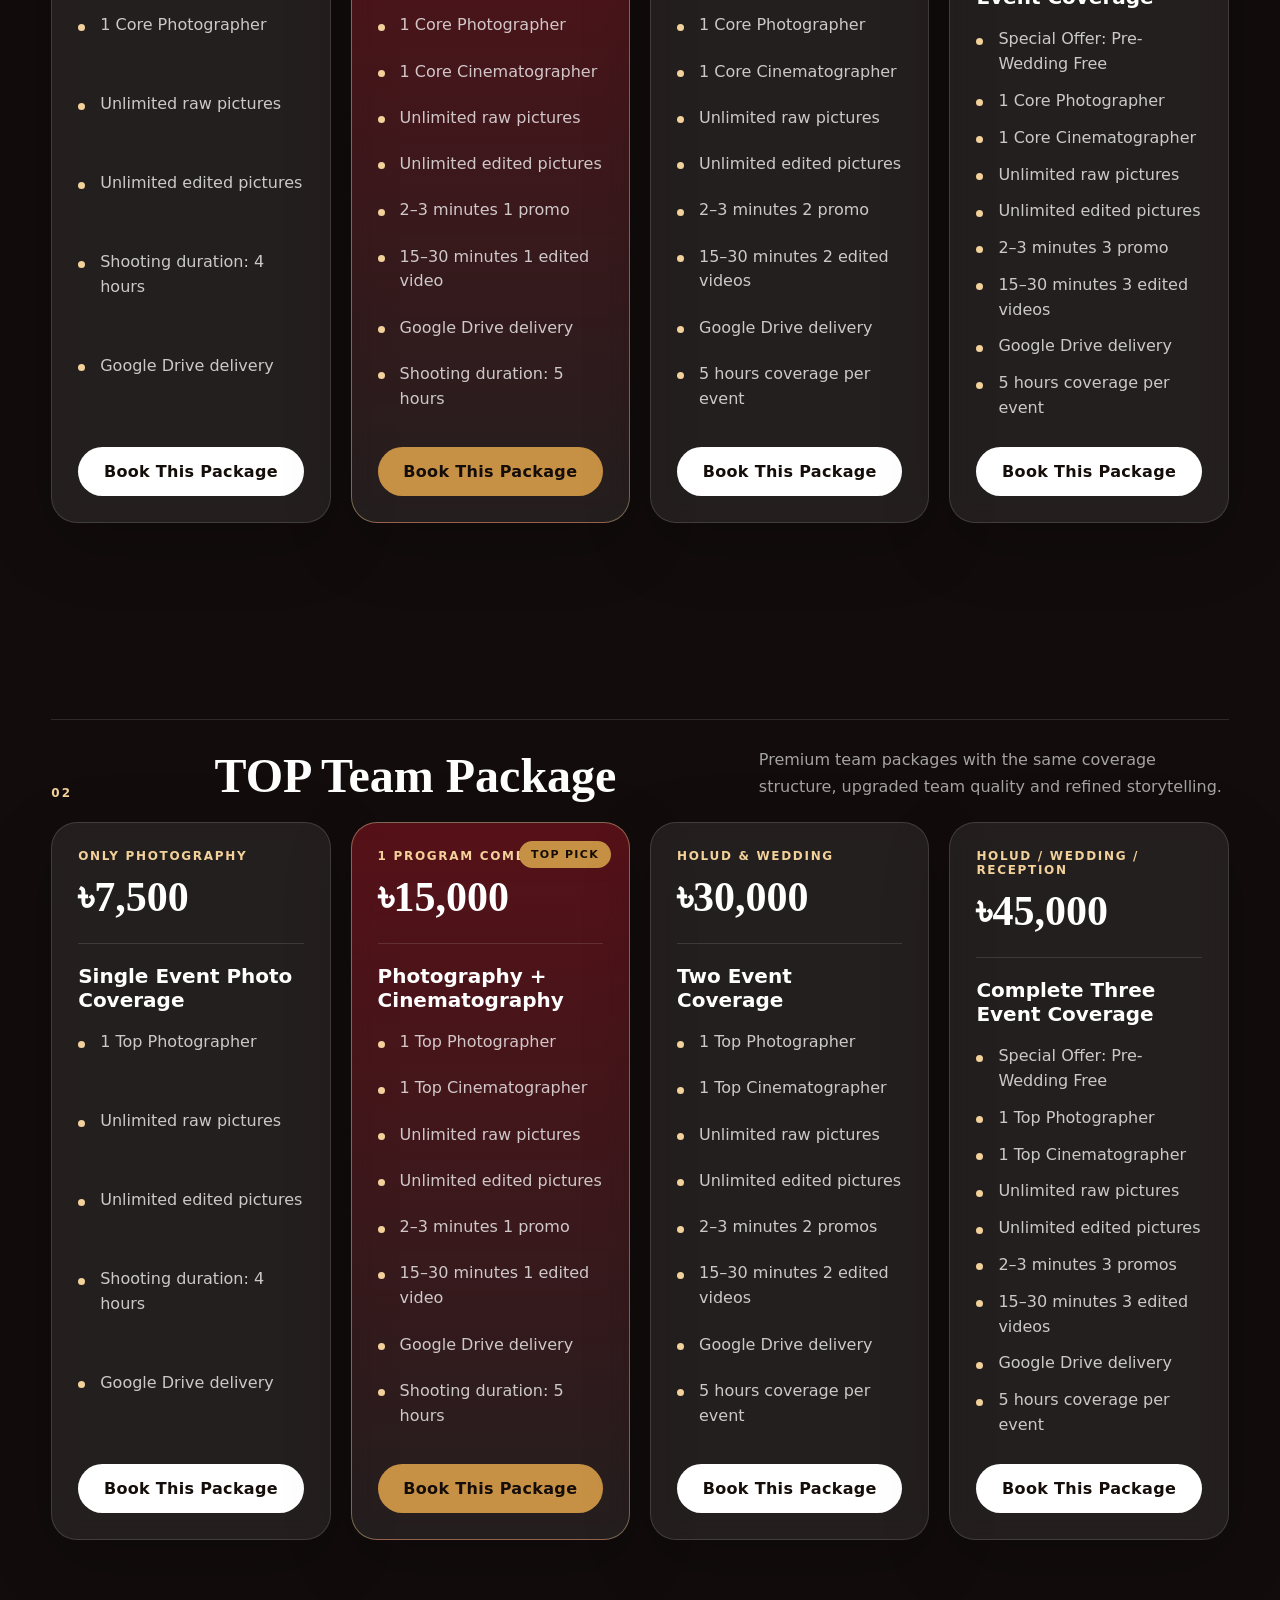
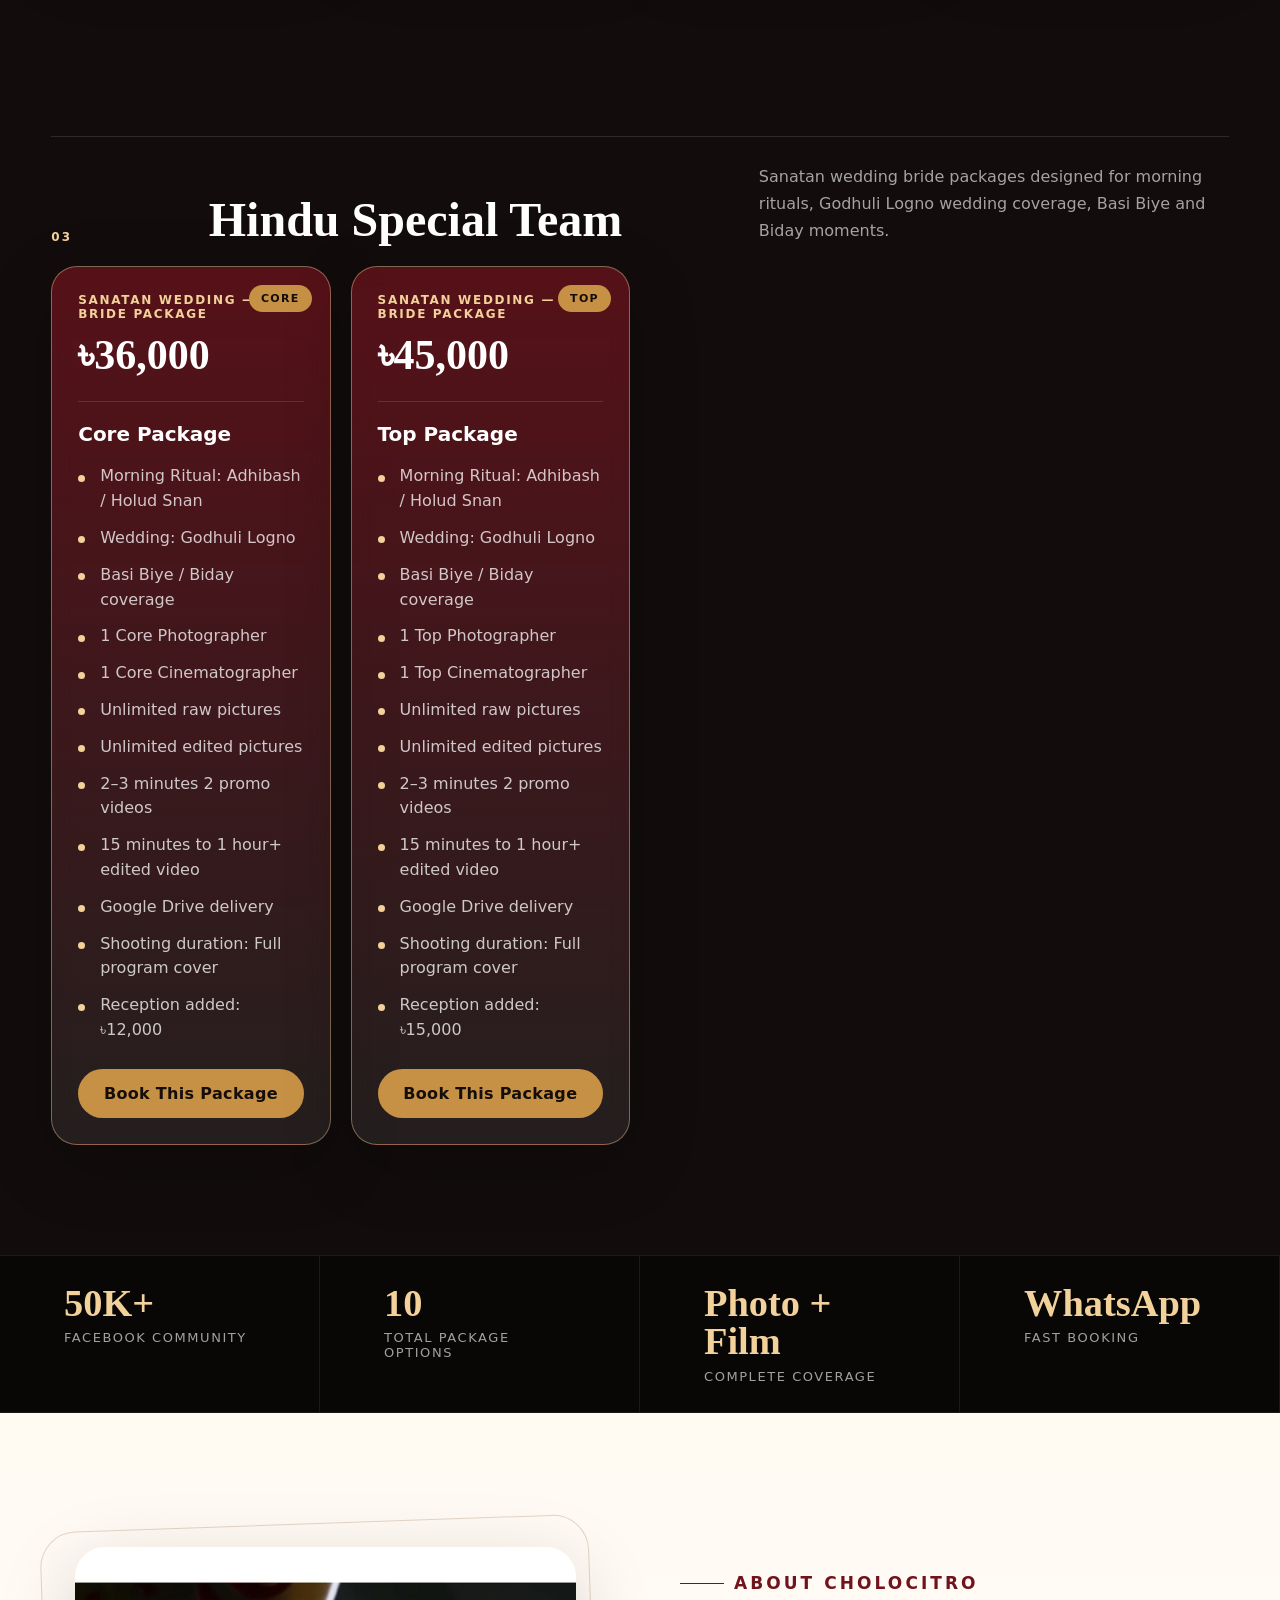
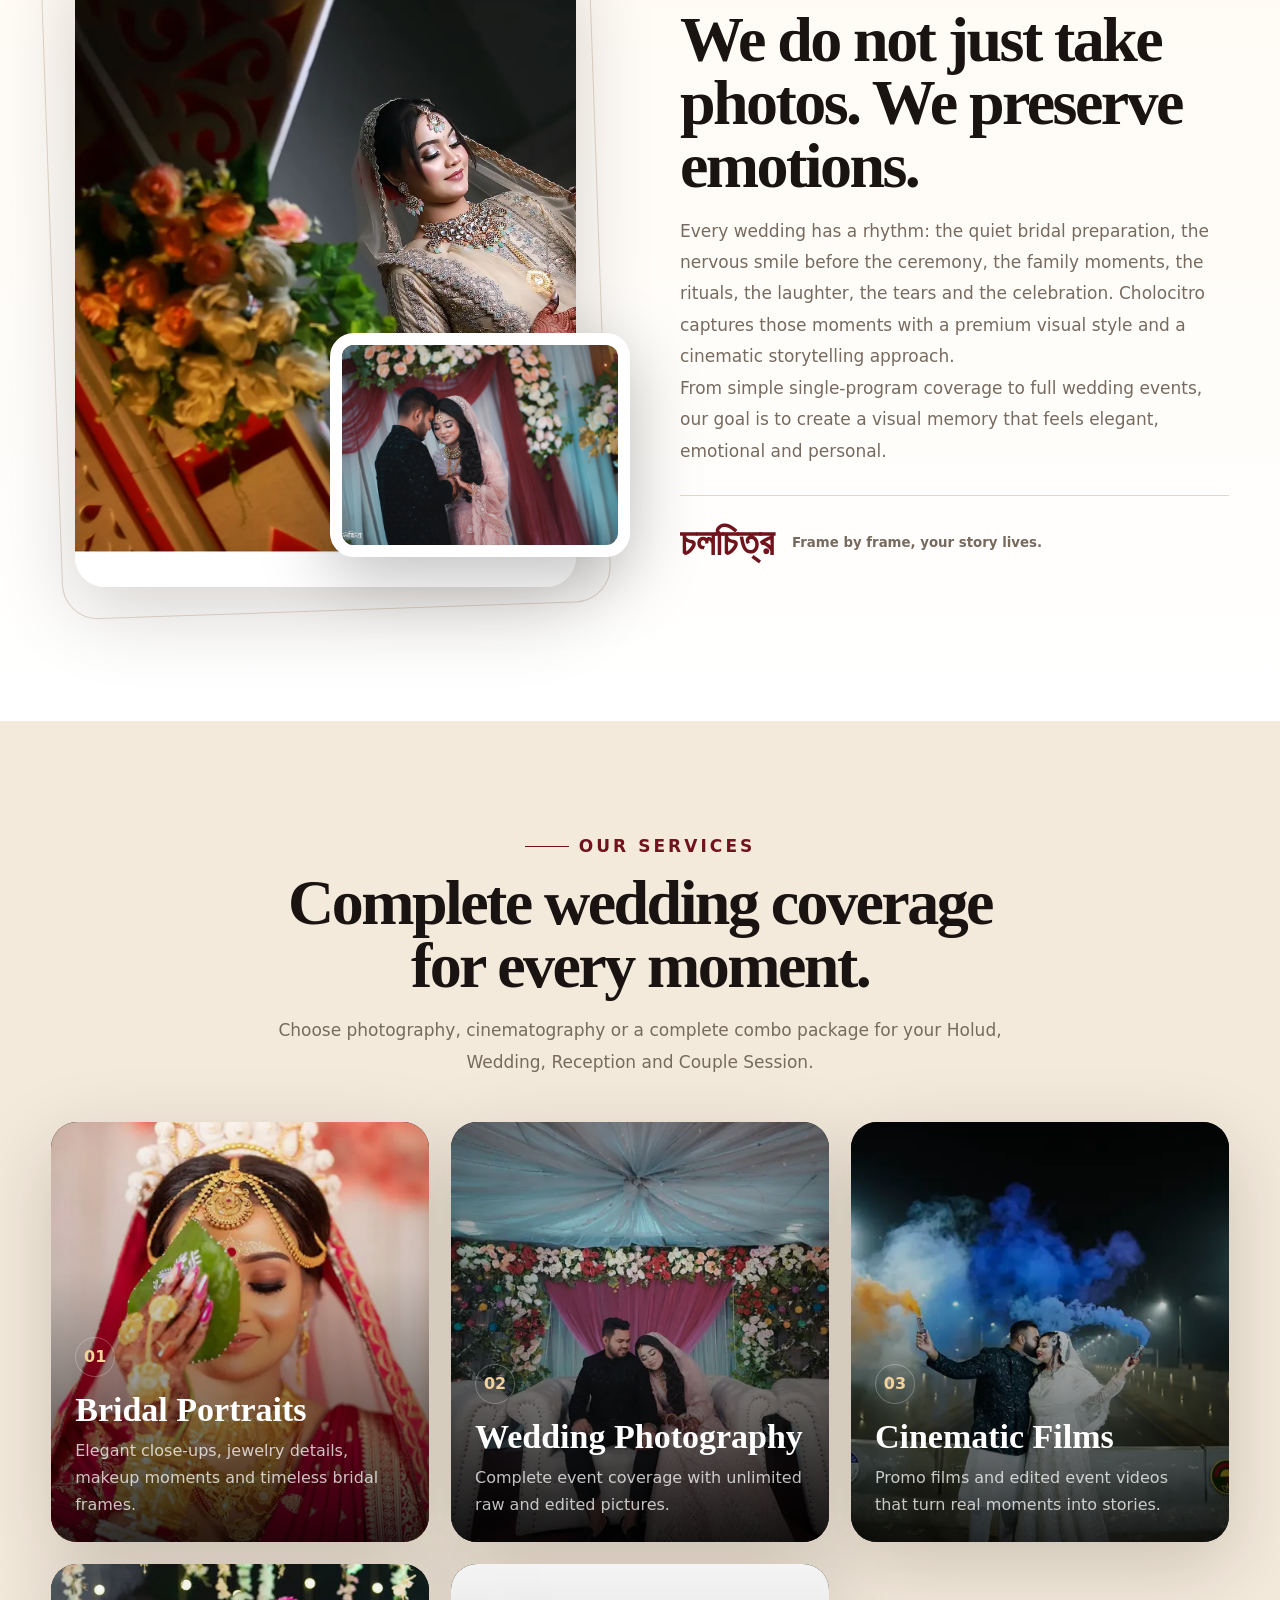
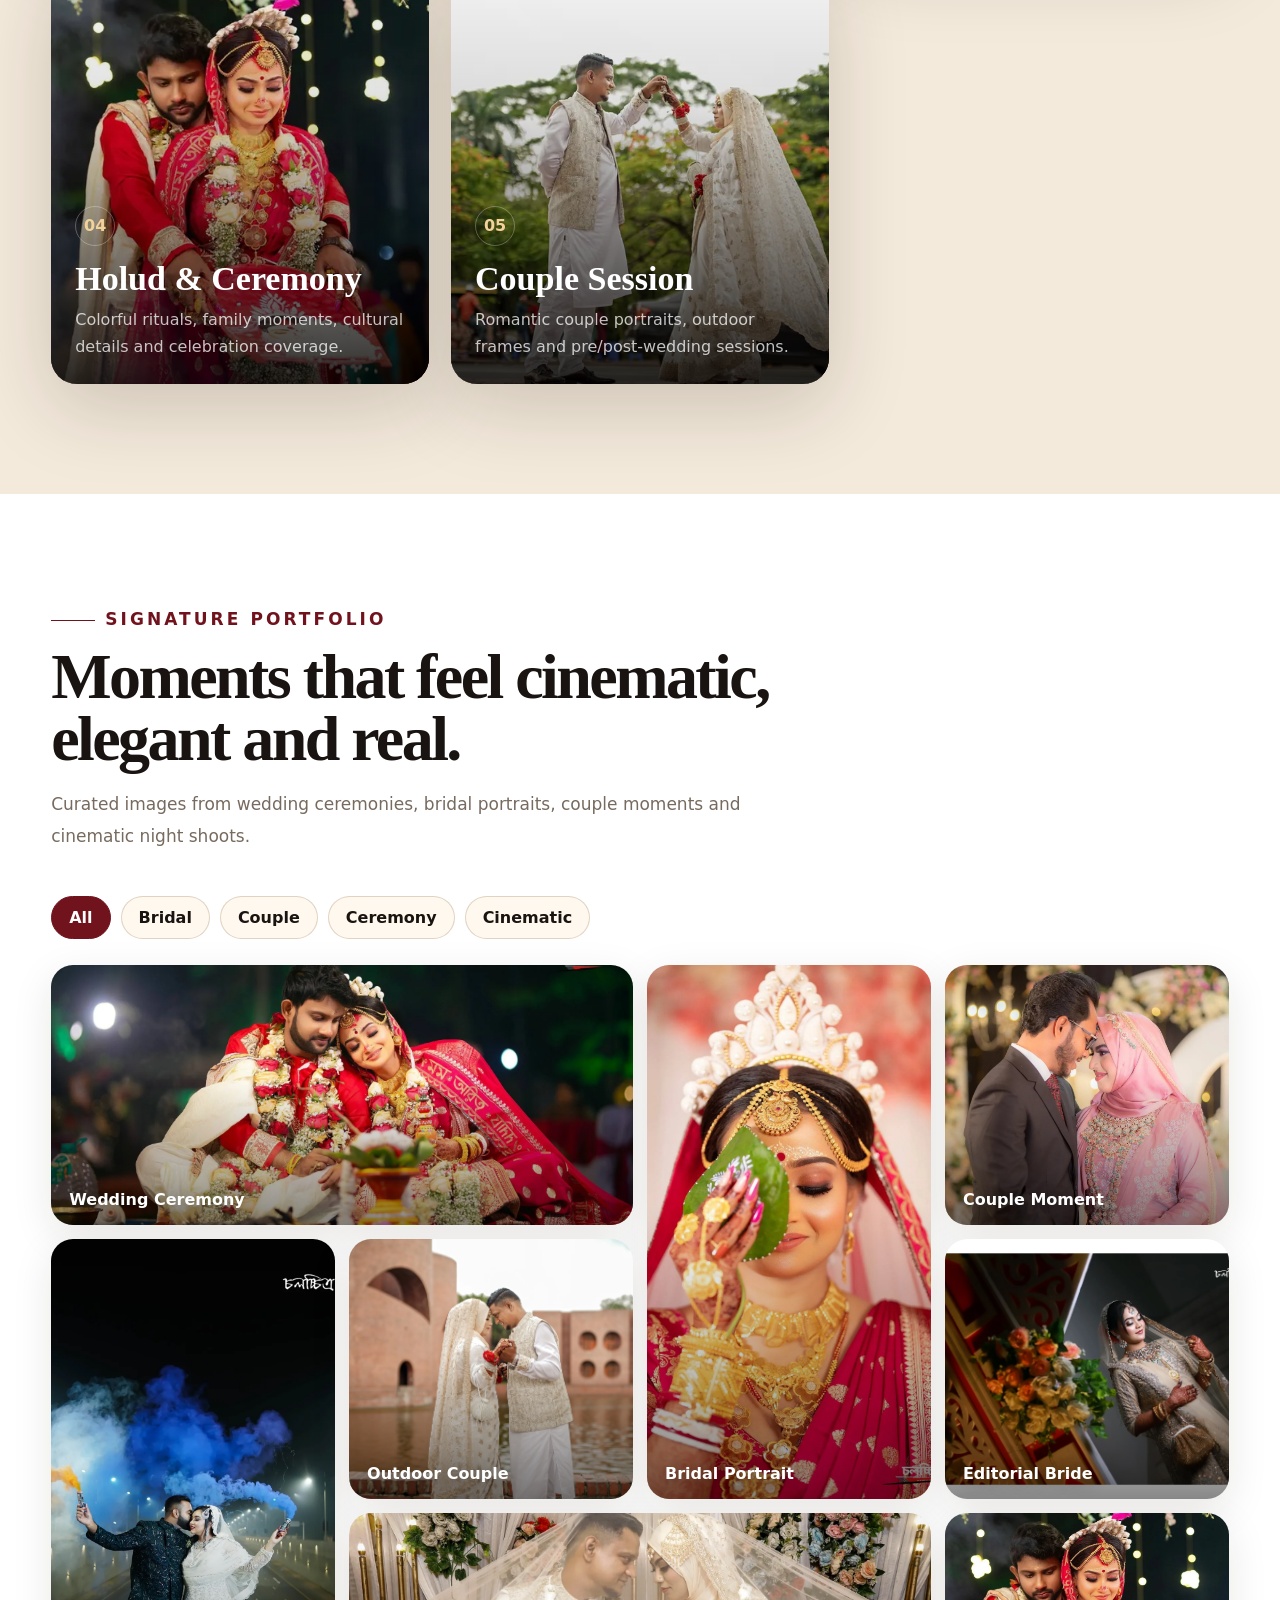
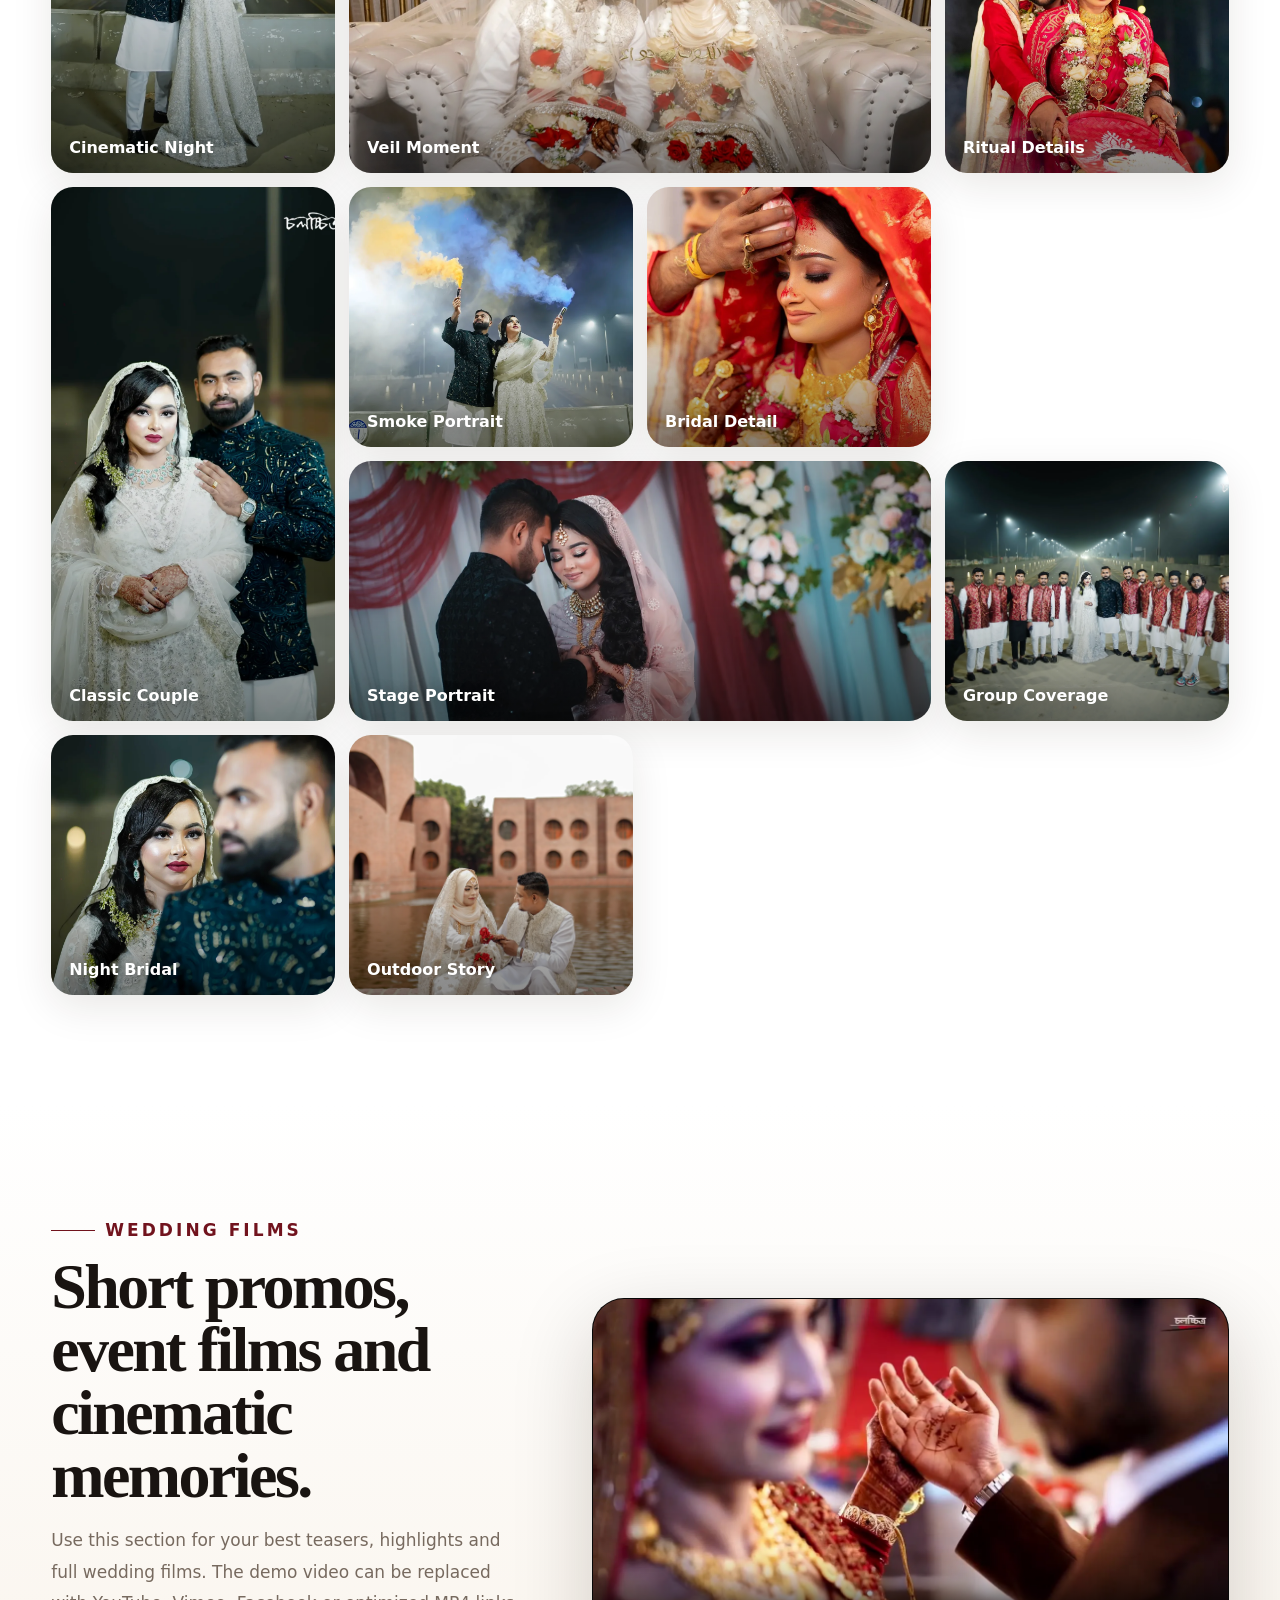
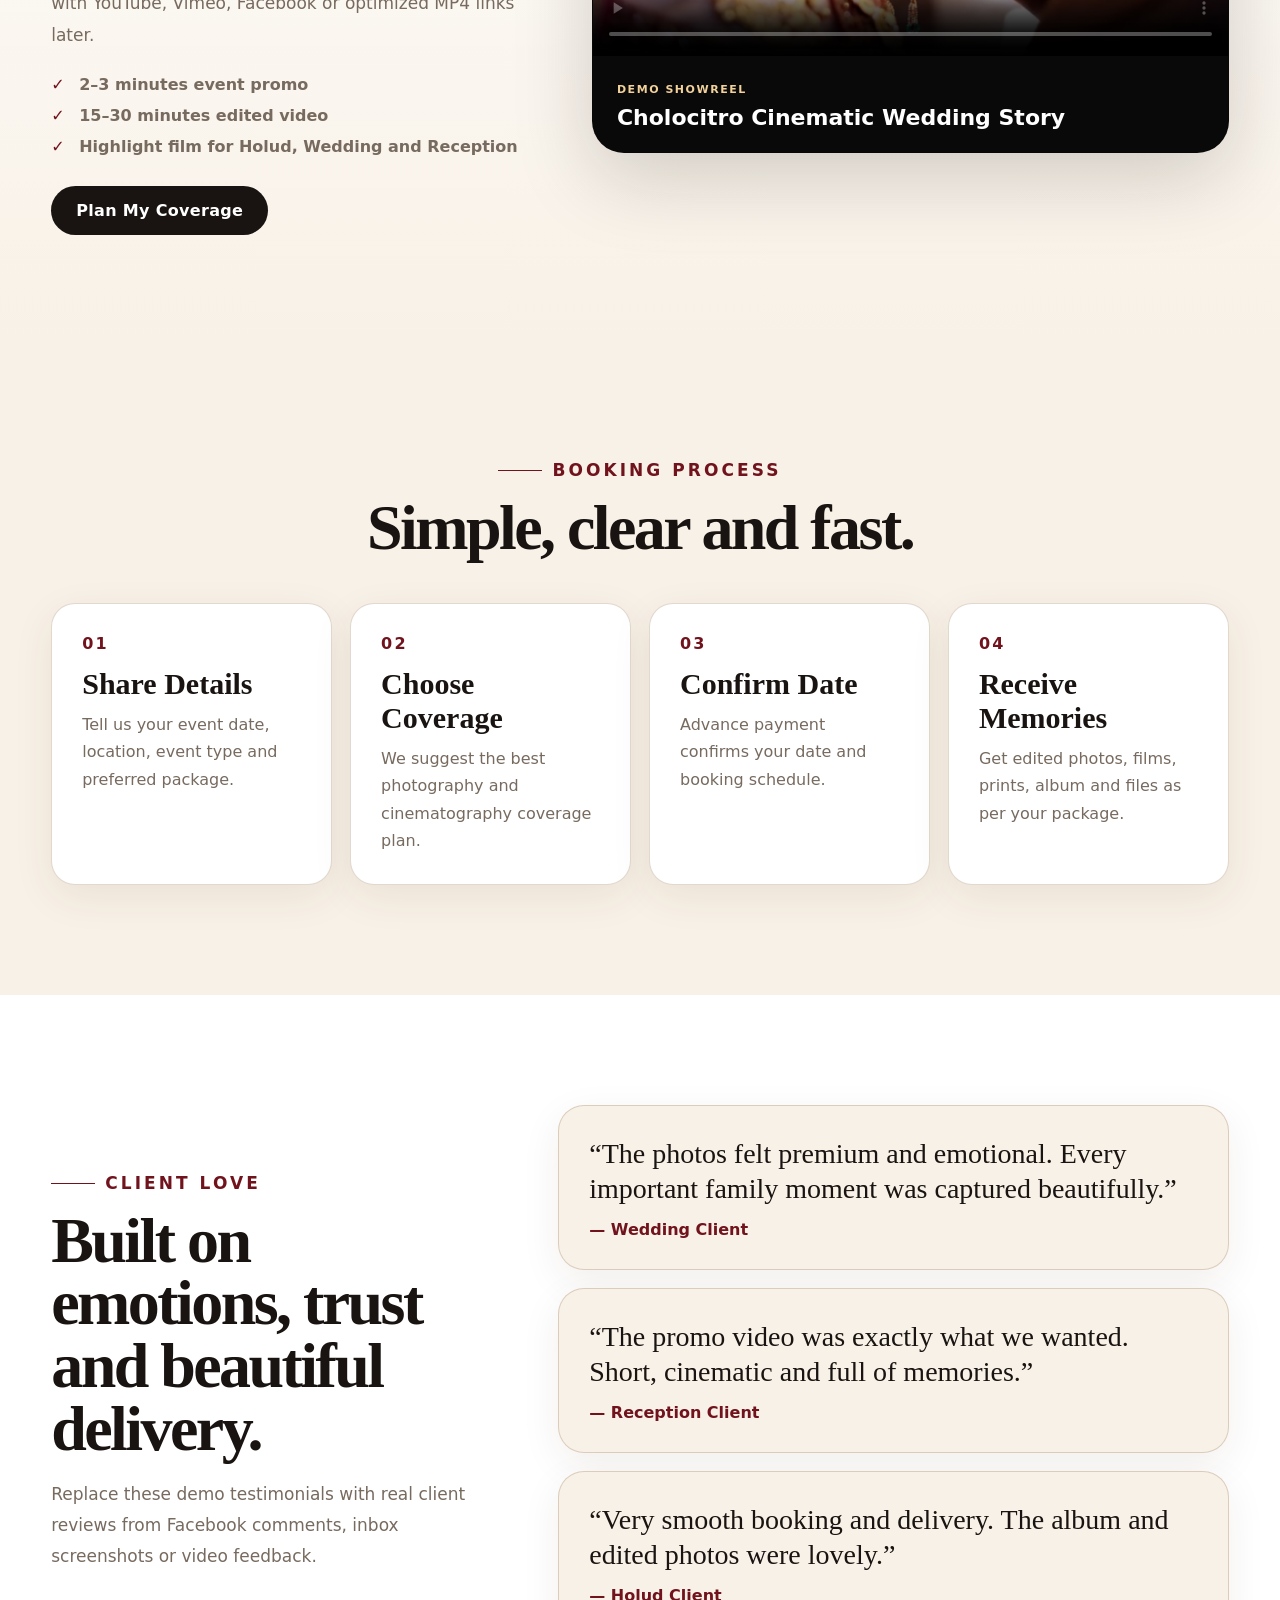
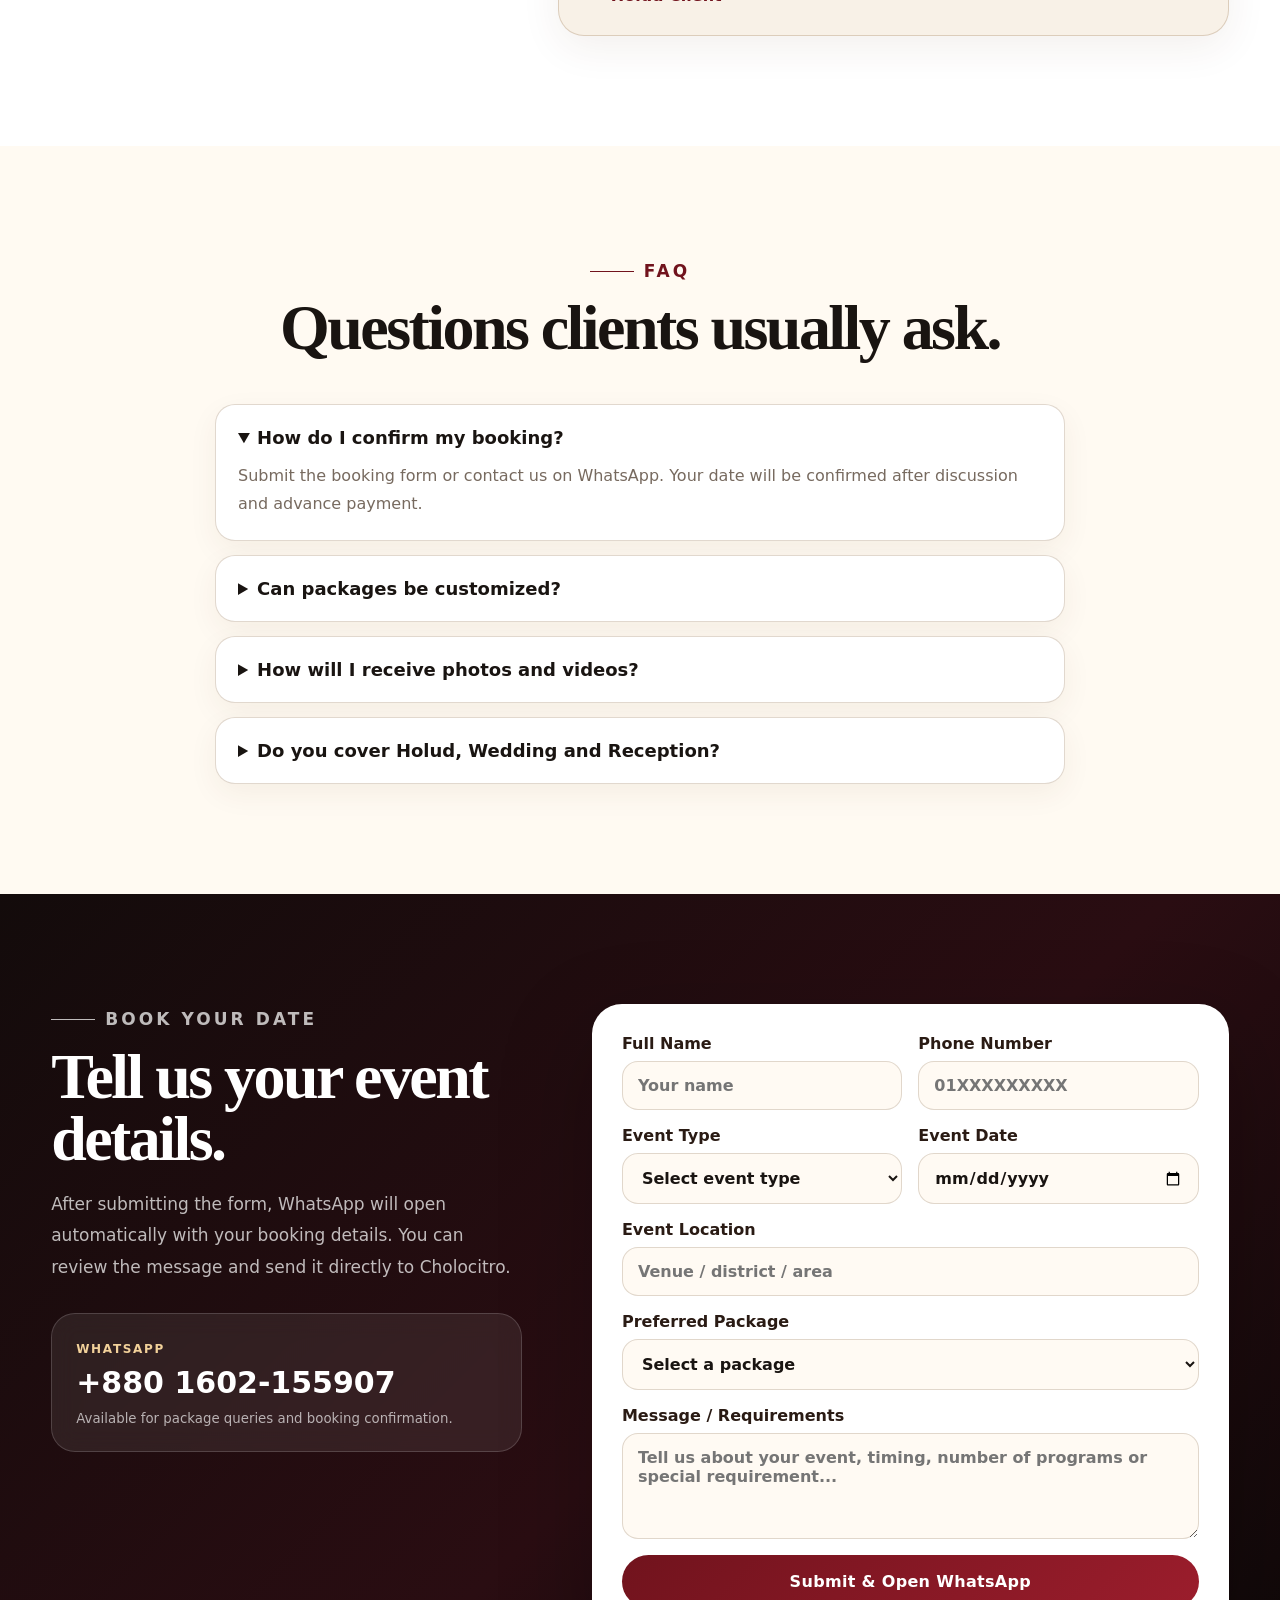
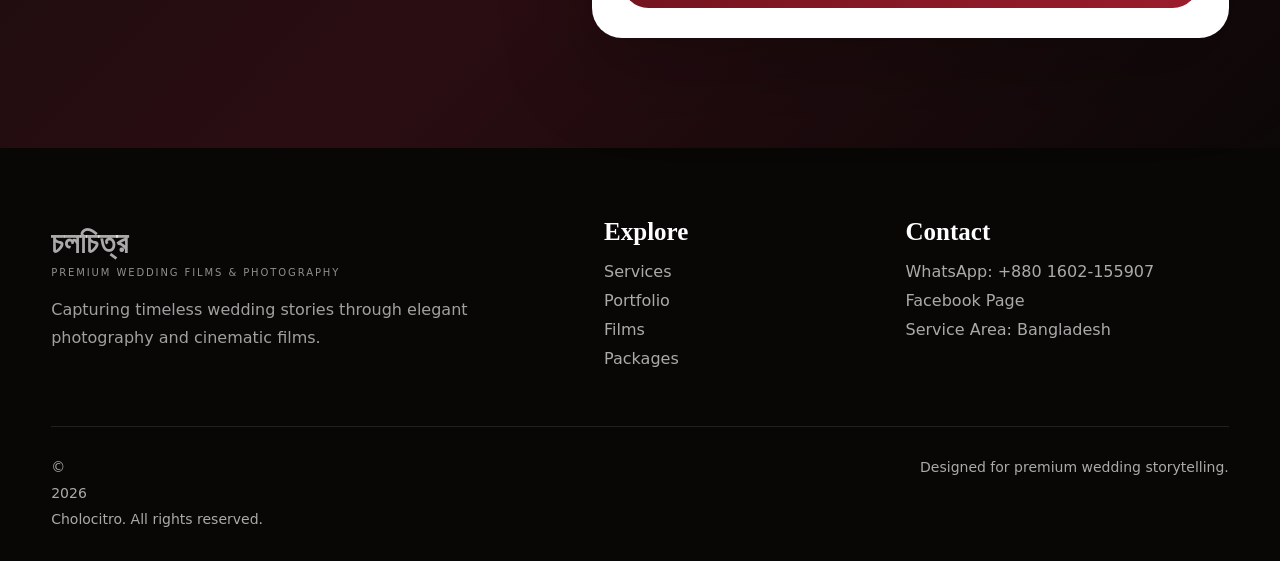
==== commit 295cea99: "Update index.html" ====
--- a/index.html
+++ b/index.html
@@ -46,7 +46,7 @@
         <h1>Your Wedding Story, Captured Cinematically.</h1>
         <p class="hero-copy">Elegant bridal portraits, emotional ceremonies, timeless couple moments and cinematic wedding films — crafted for memories that feel alive forever.</p>
         <div class="hero-actions">
-          <a href="#portfolio" class="btn btn-primary">View Portfolio</a>
+          <a href="#packages" class="btn btn-primary">View Packages</a>
           <a href="#booking" class="btn btn-ghost">Check Availability</a>
         </div>
       </div>
@@ -359,14 +359,7 @@
               <p>Romantic couple portraits, outdoor frames and pre/post-wedding sessions.</p>
             </div>
           </article>
-          <article class="service-card reveal delay-2">
-            <img src="assets/images/package-core-combo-one-thumb.webp" alt="Album and delivery service" loading="lazy" />
-            <div>
-              <span>06</span>
-              <h3>Album & Delivery</h3>
-              <p>4R prints, mini albums, premium albums, pendrive and Google Drive delivery.</p>
-            </div>
-          </article>
+          
         </div>
       </div>
     </section>
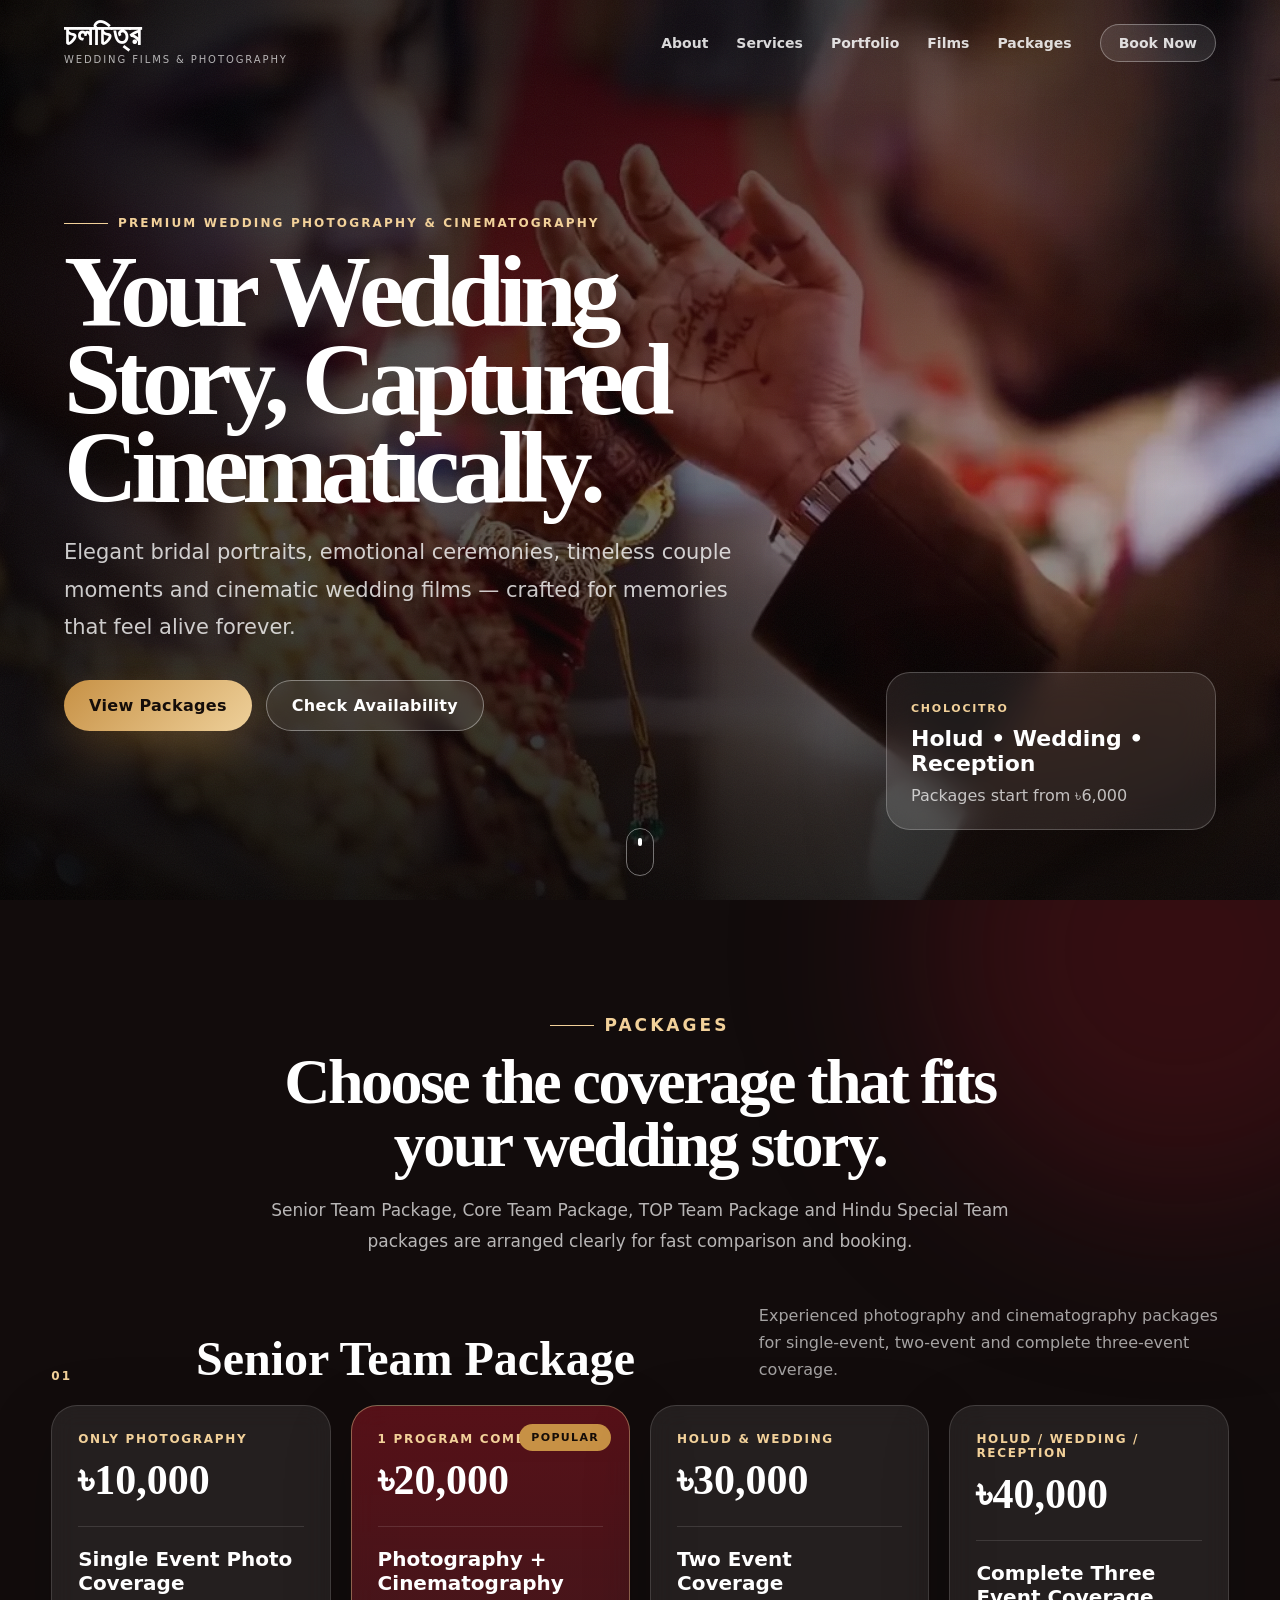
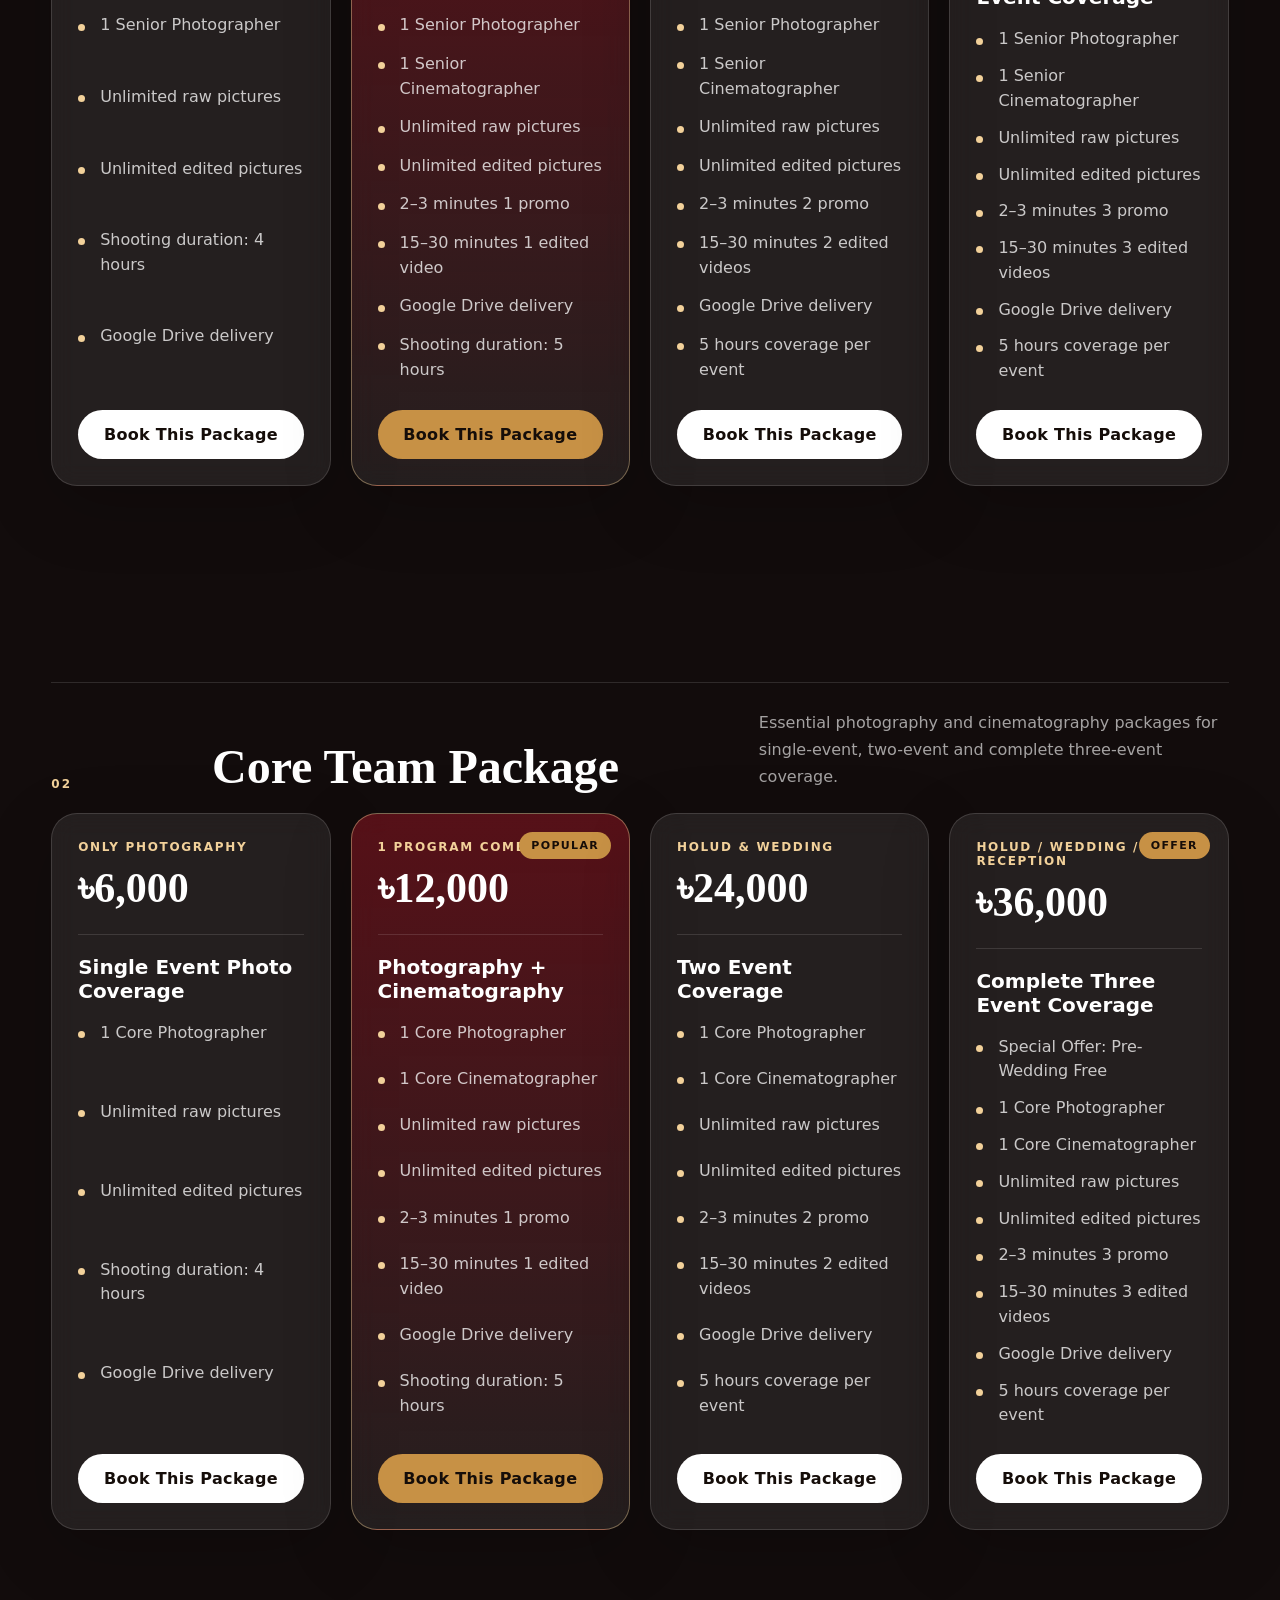
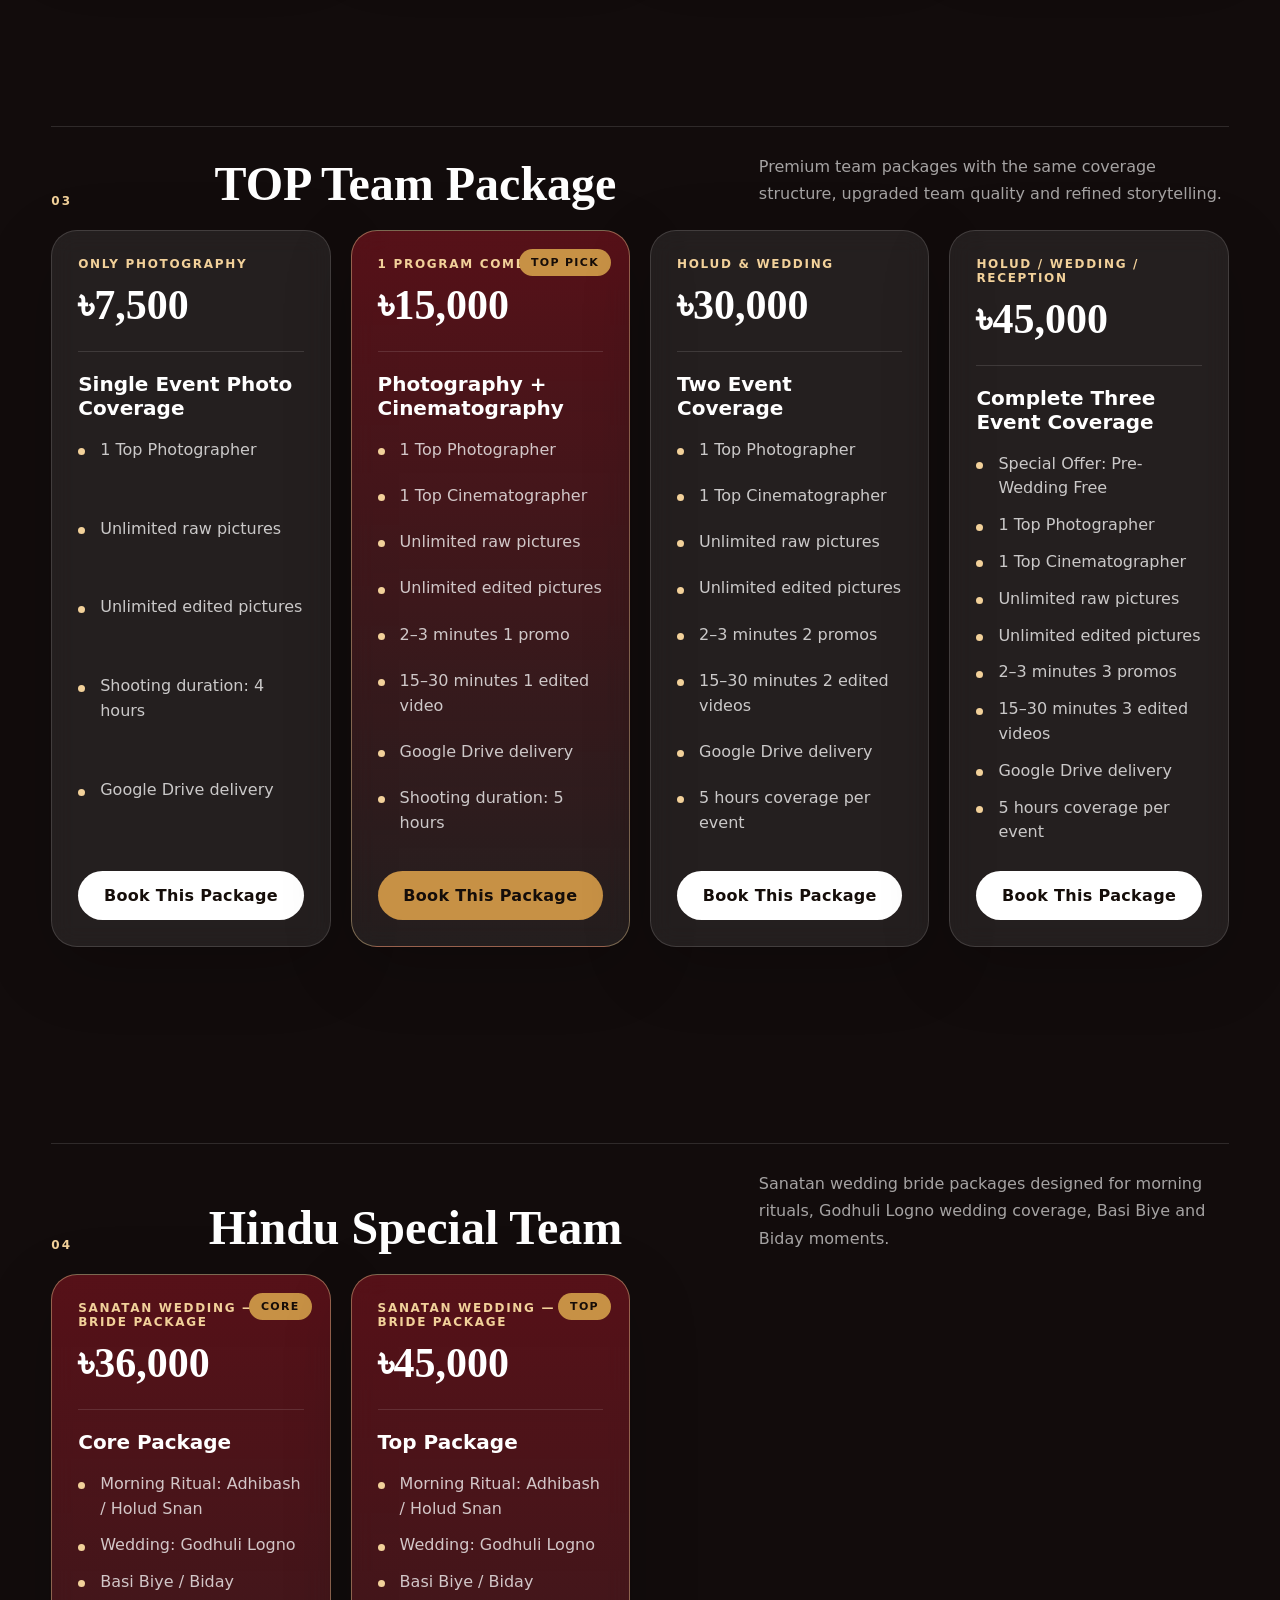
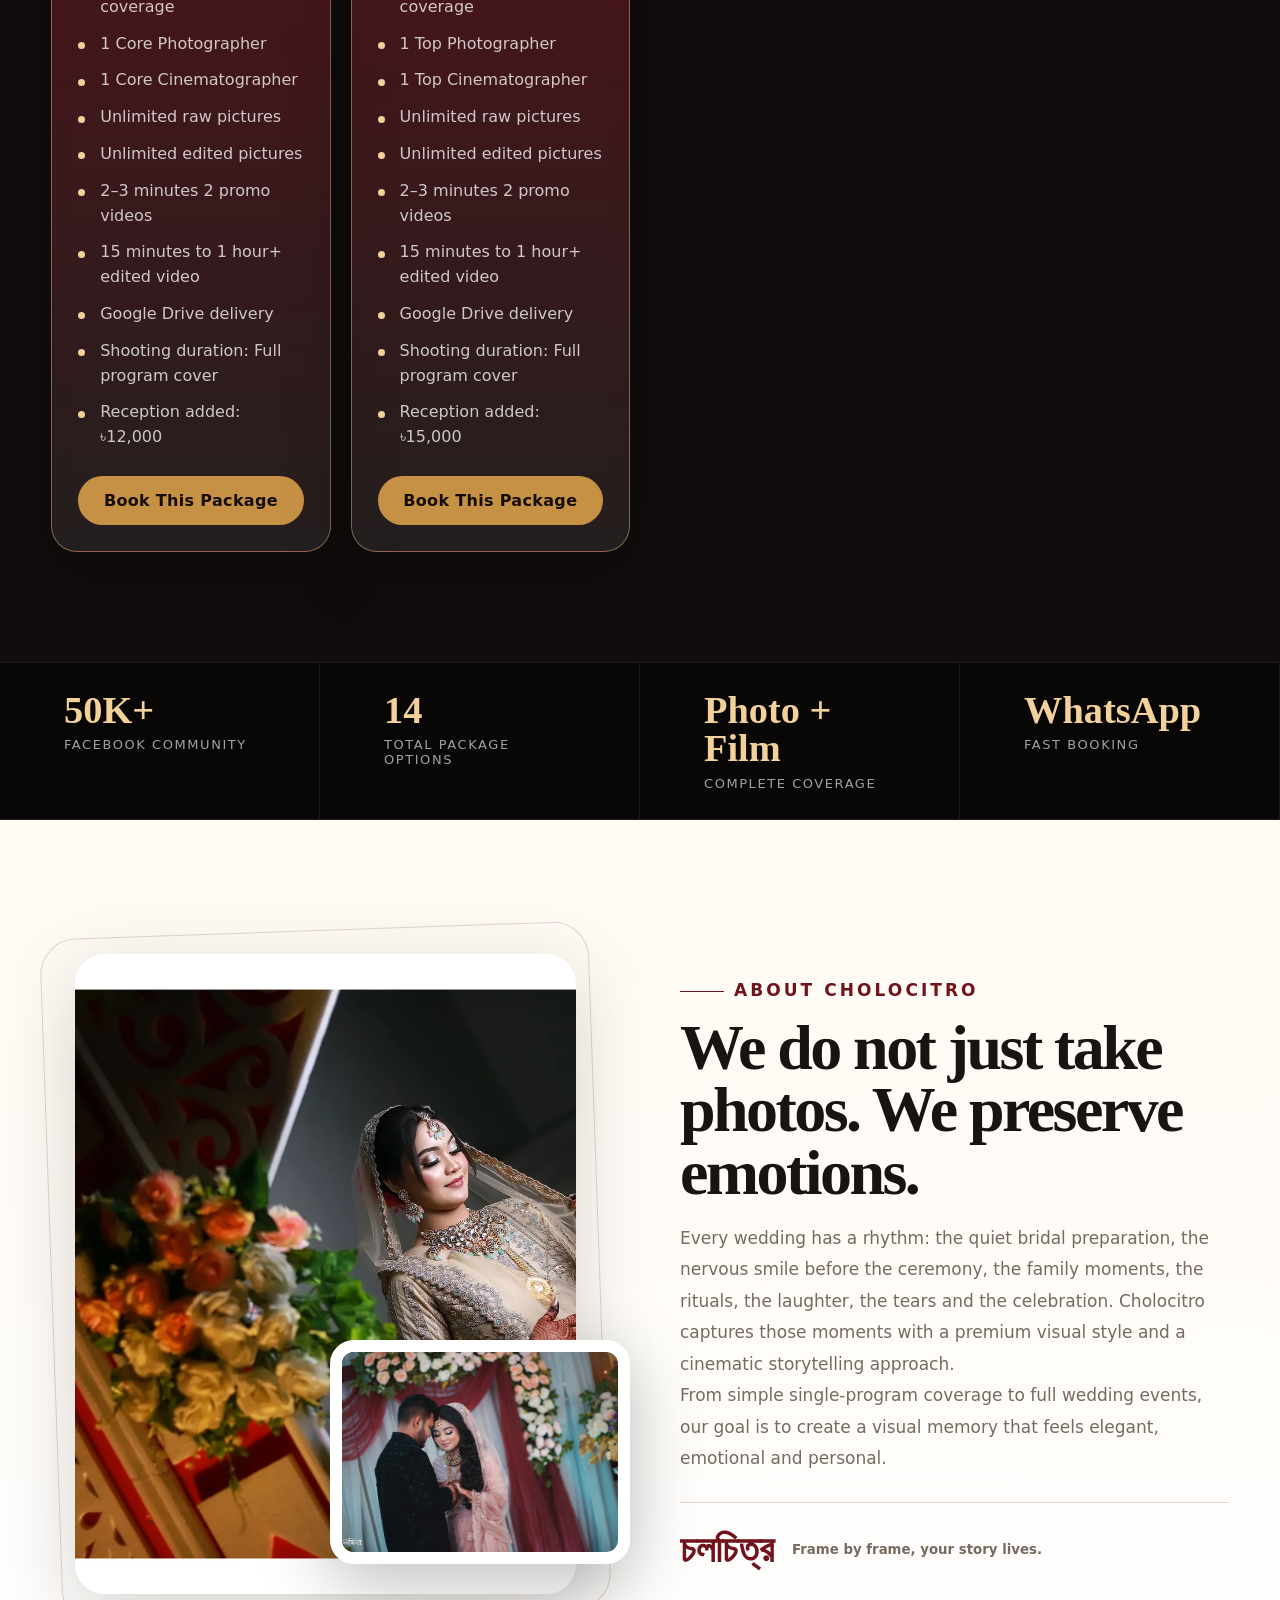
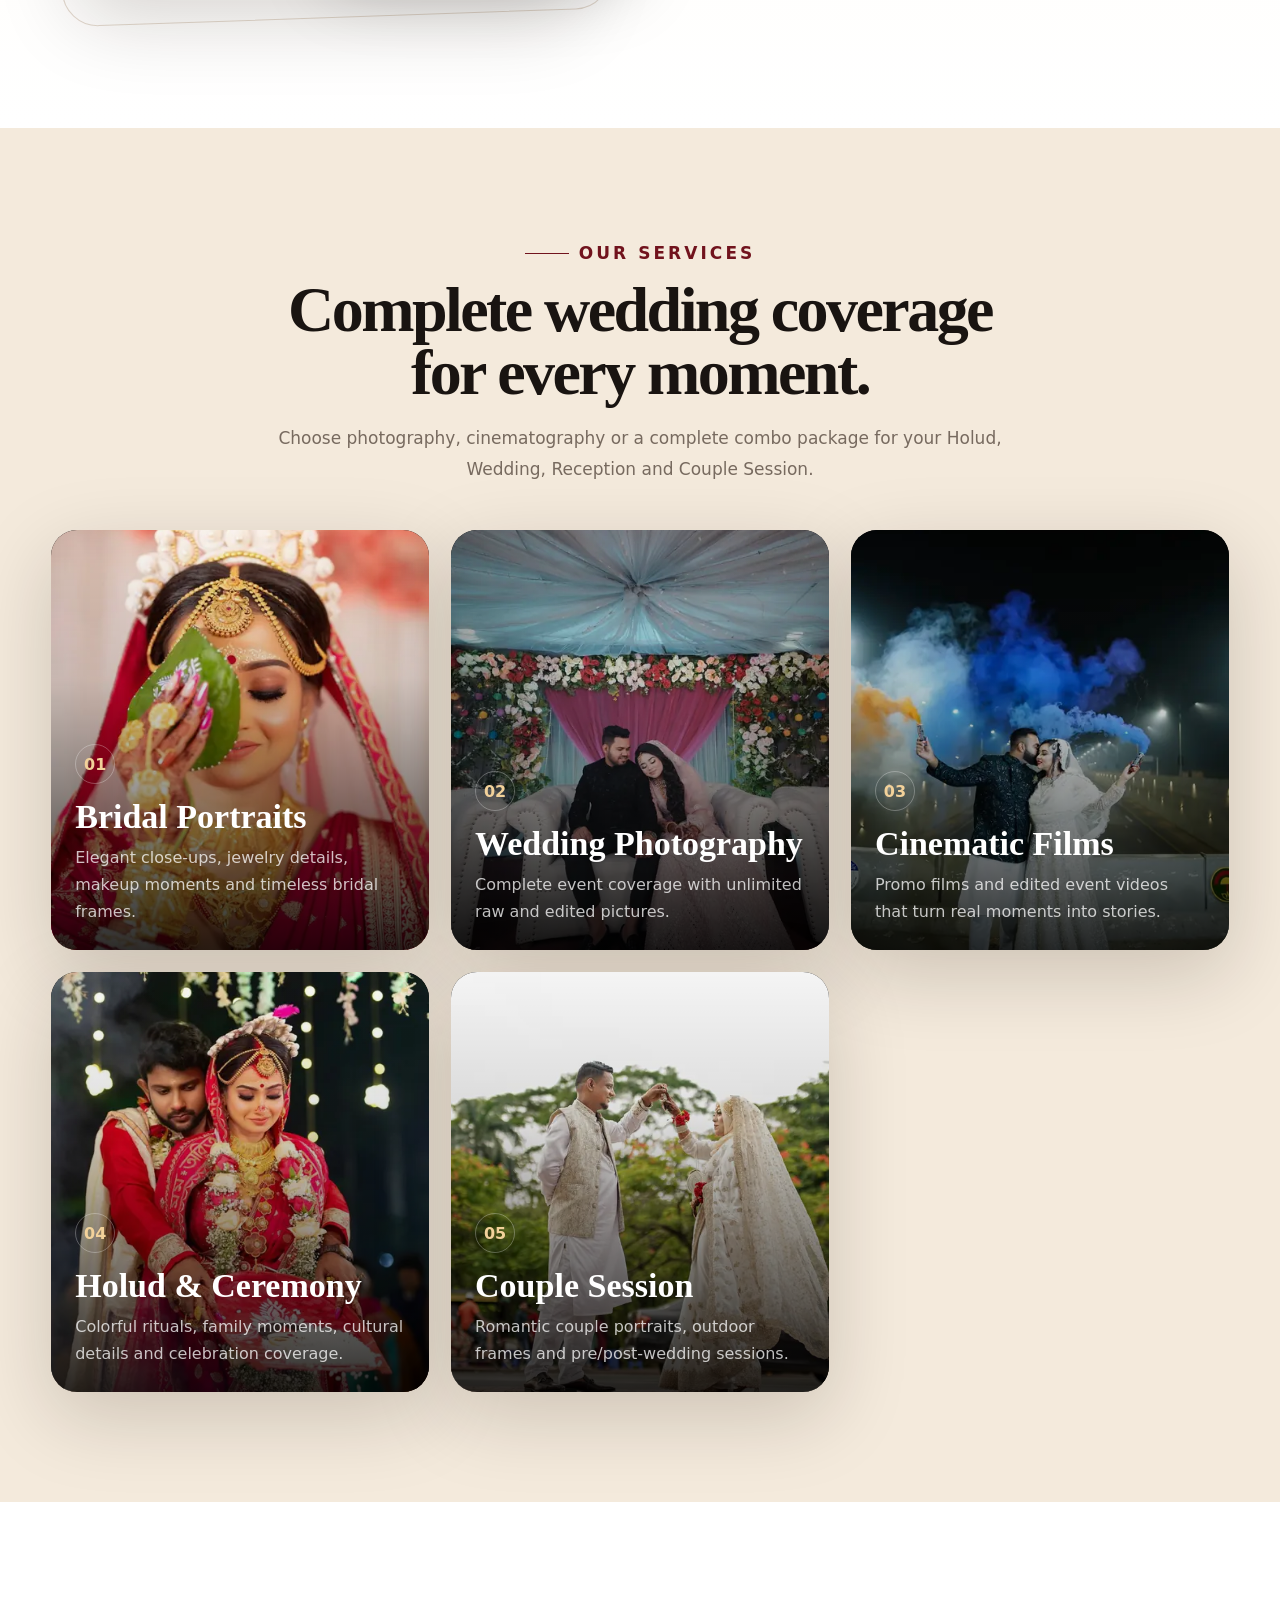
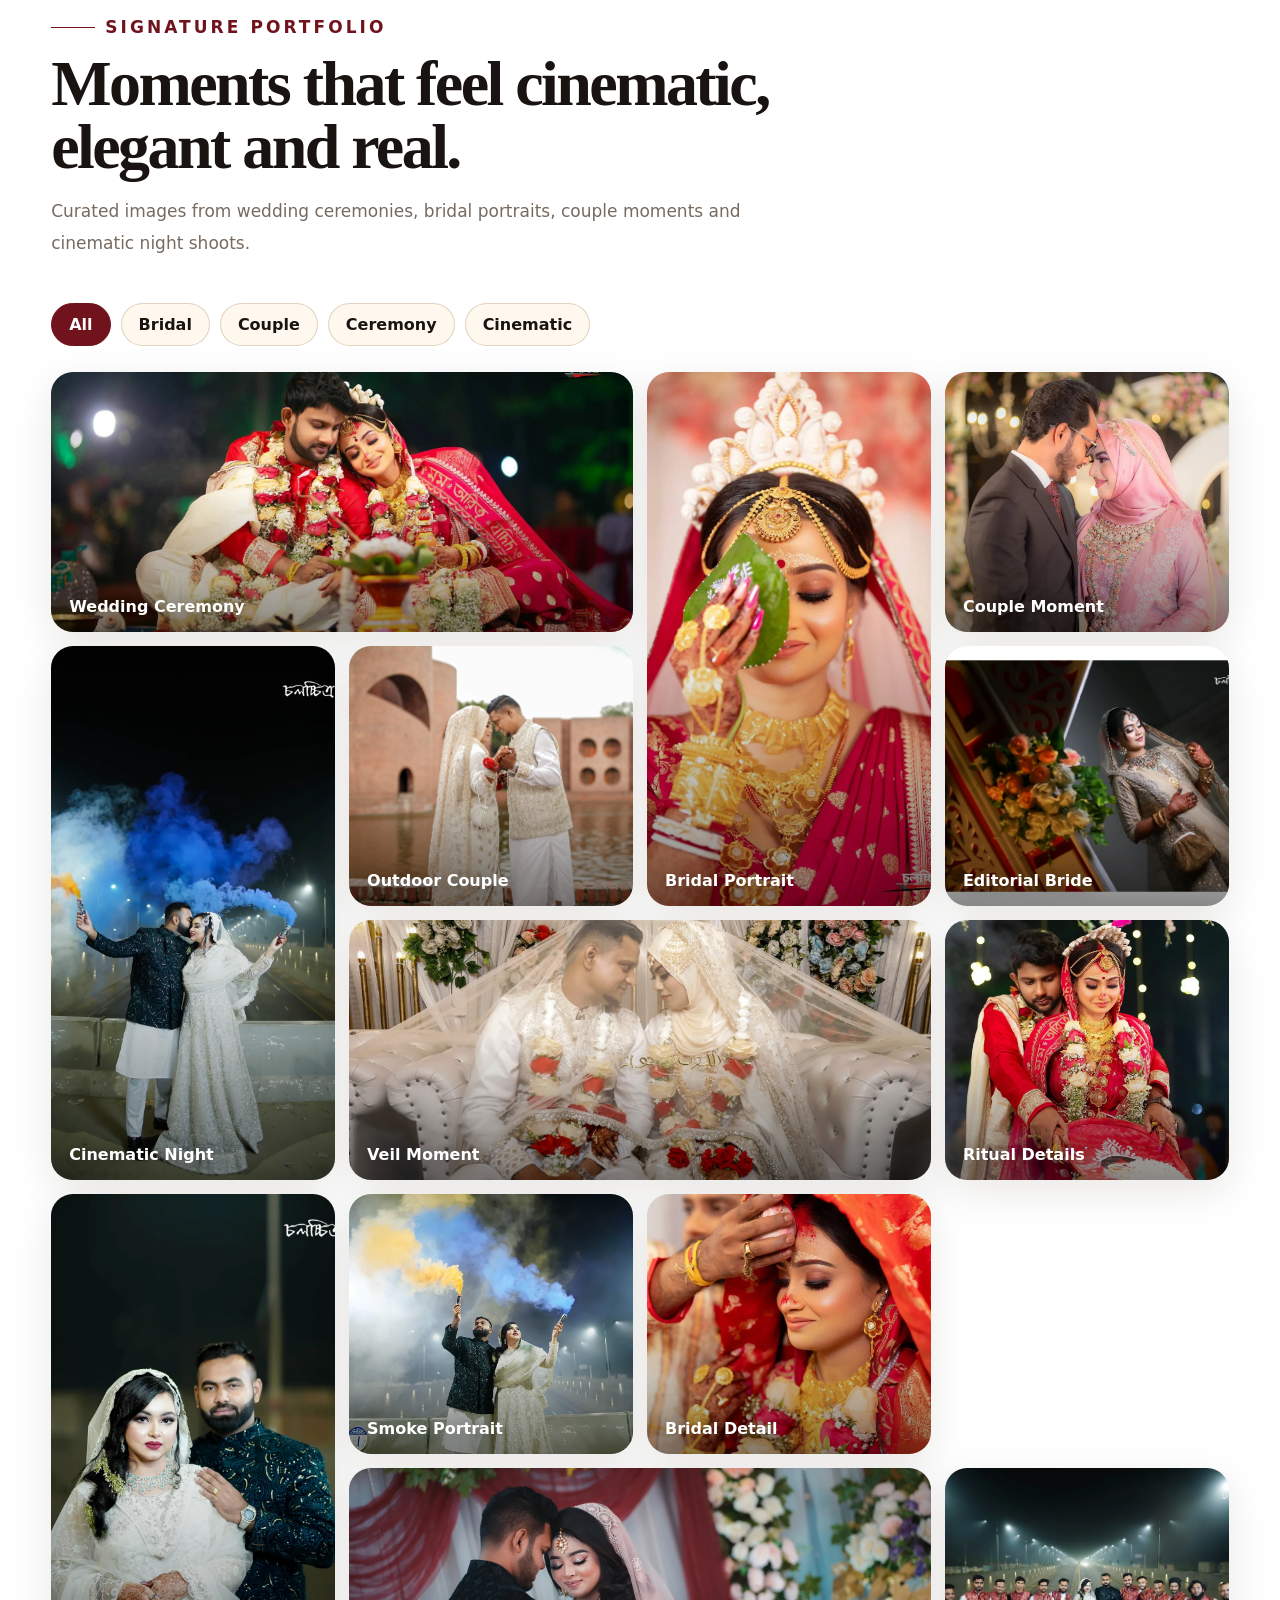
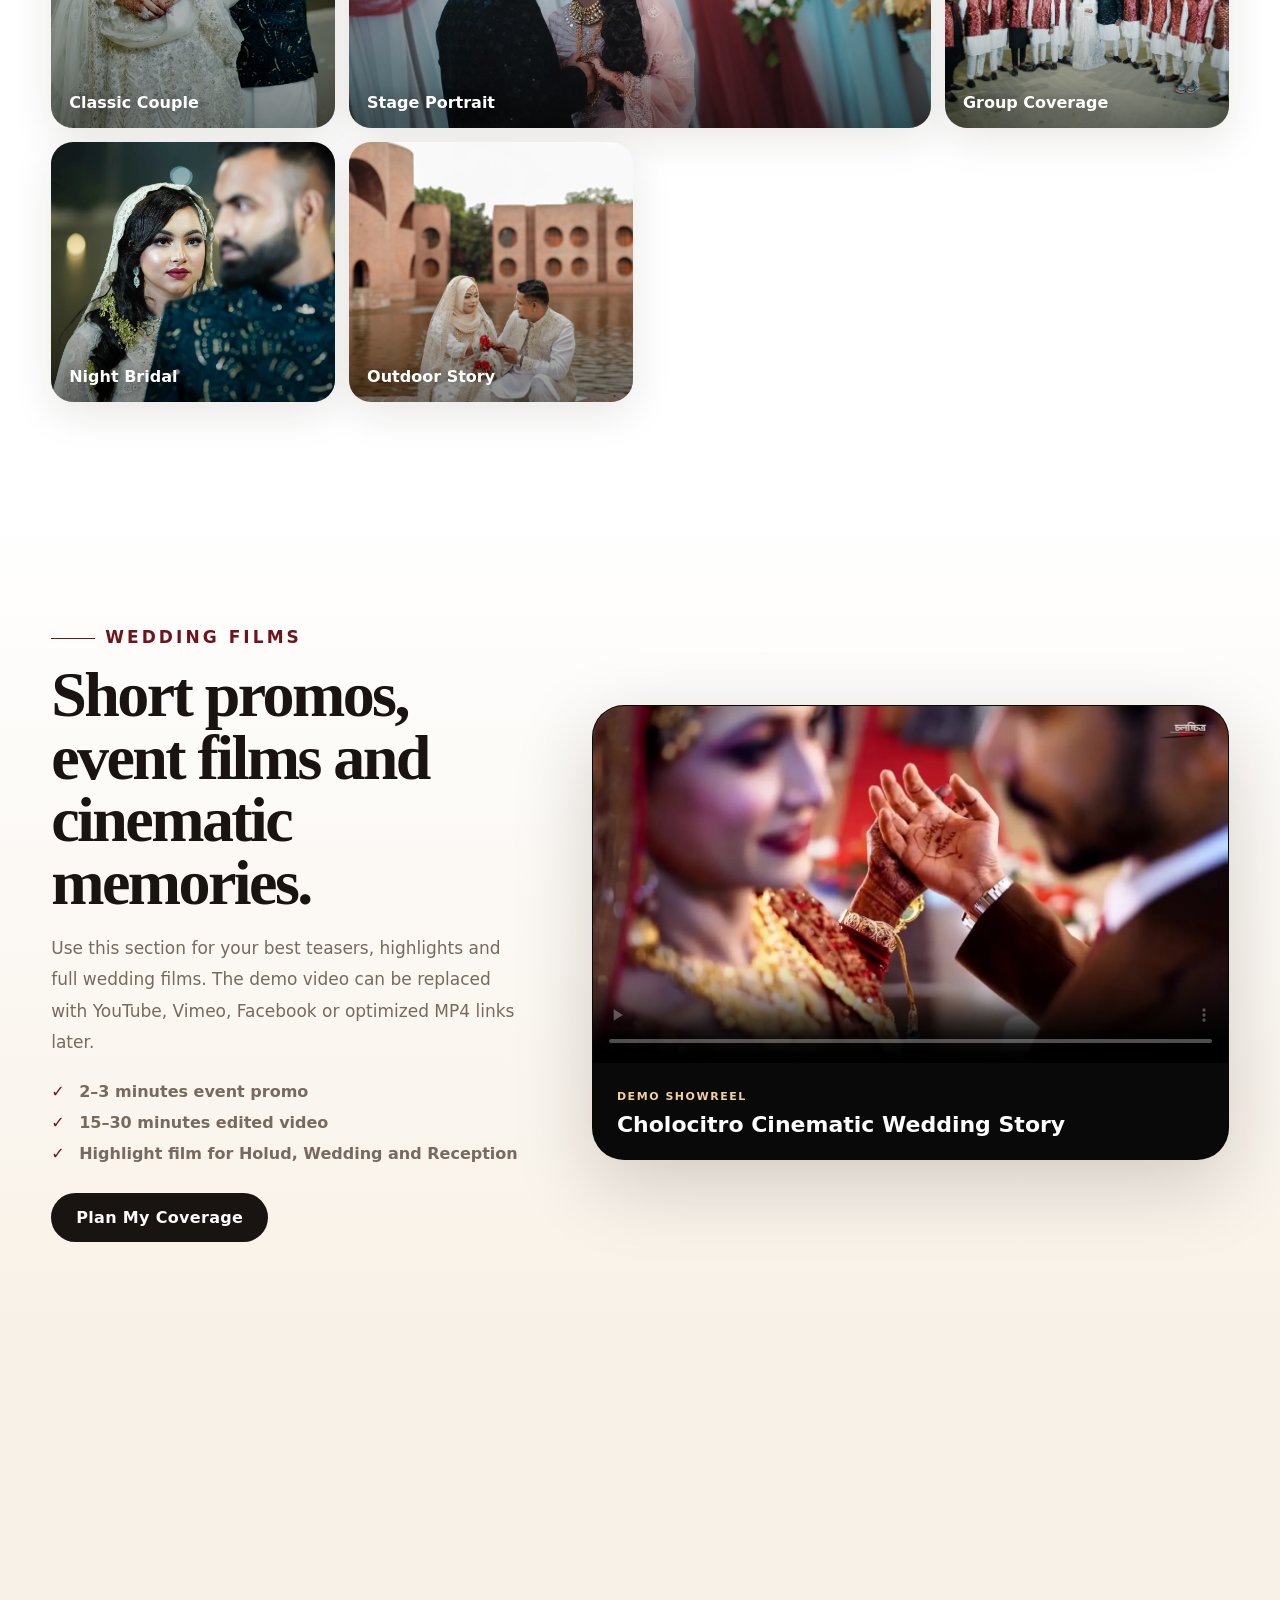
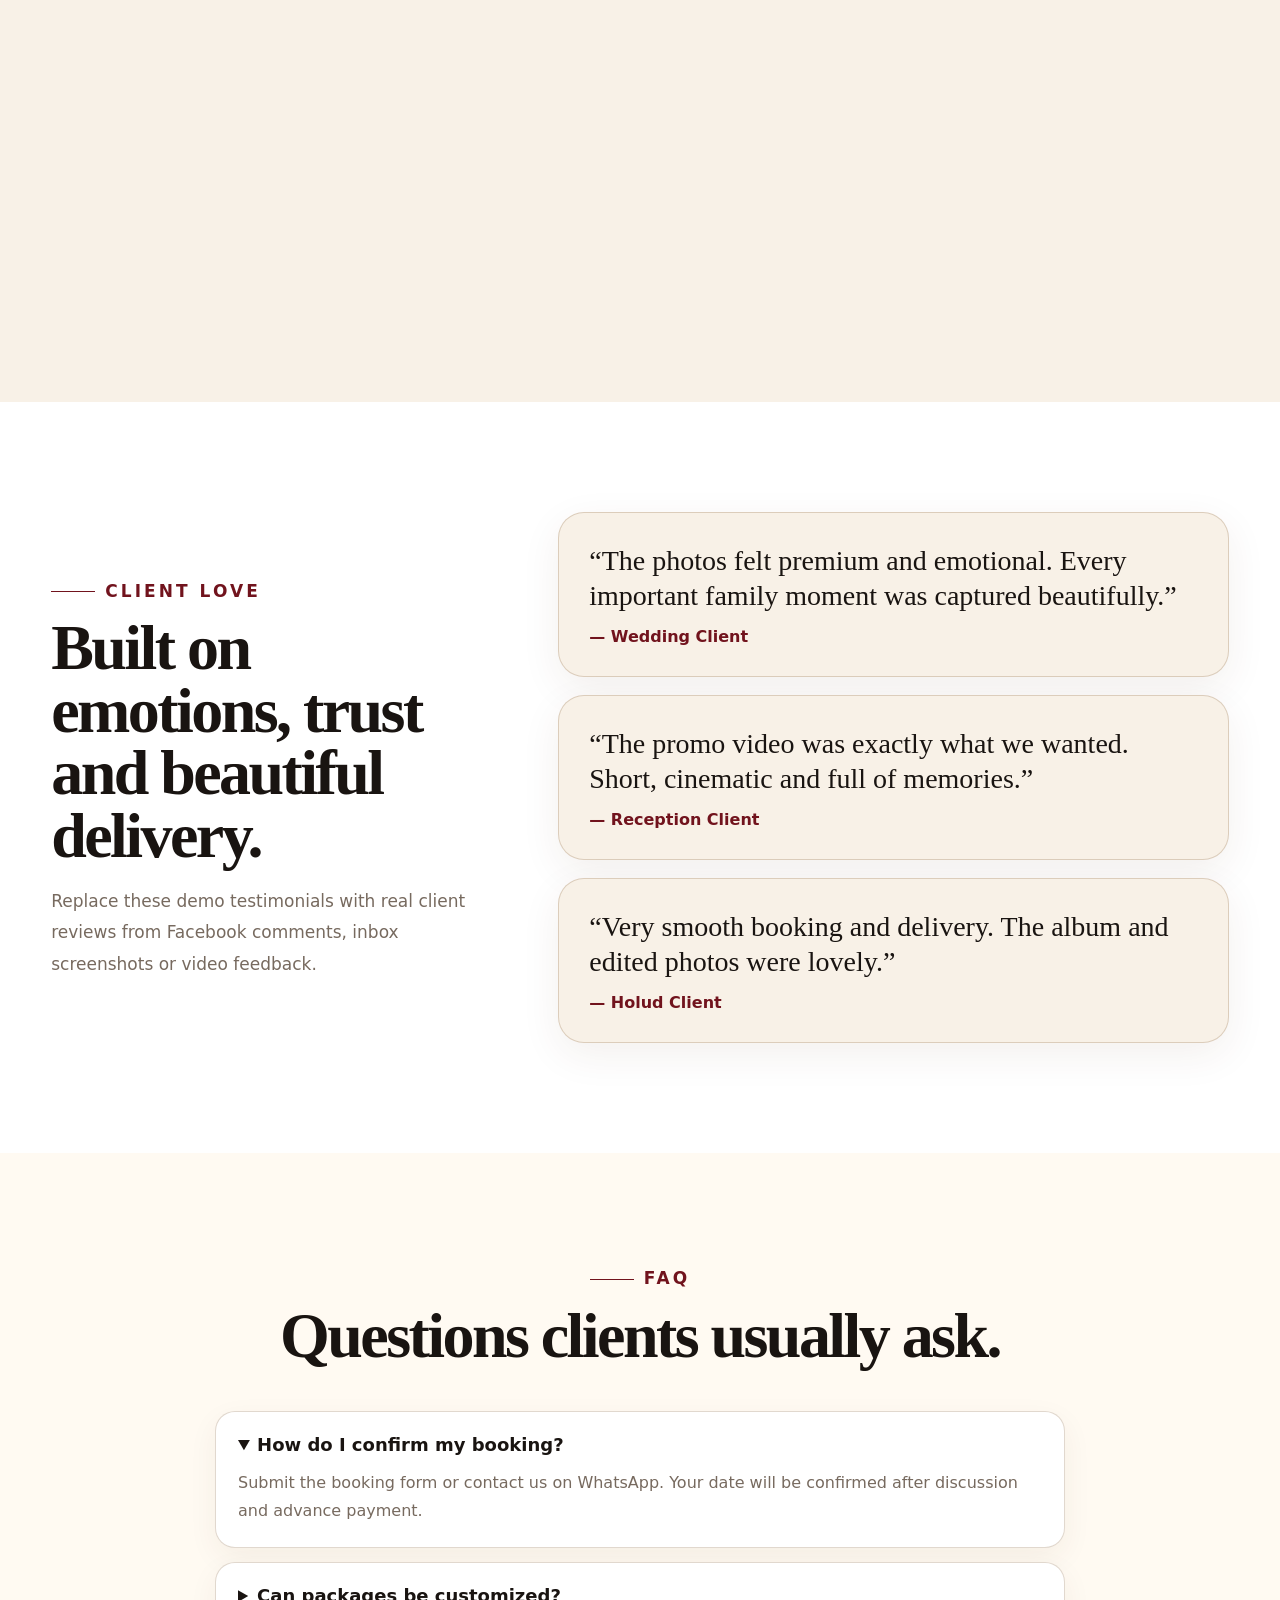
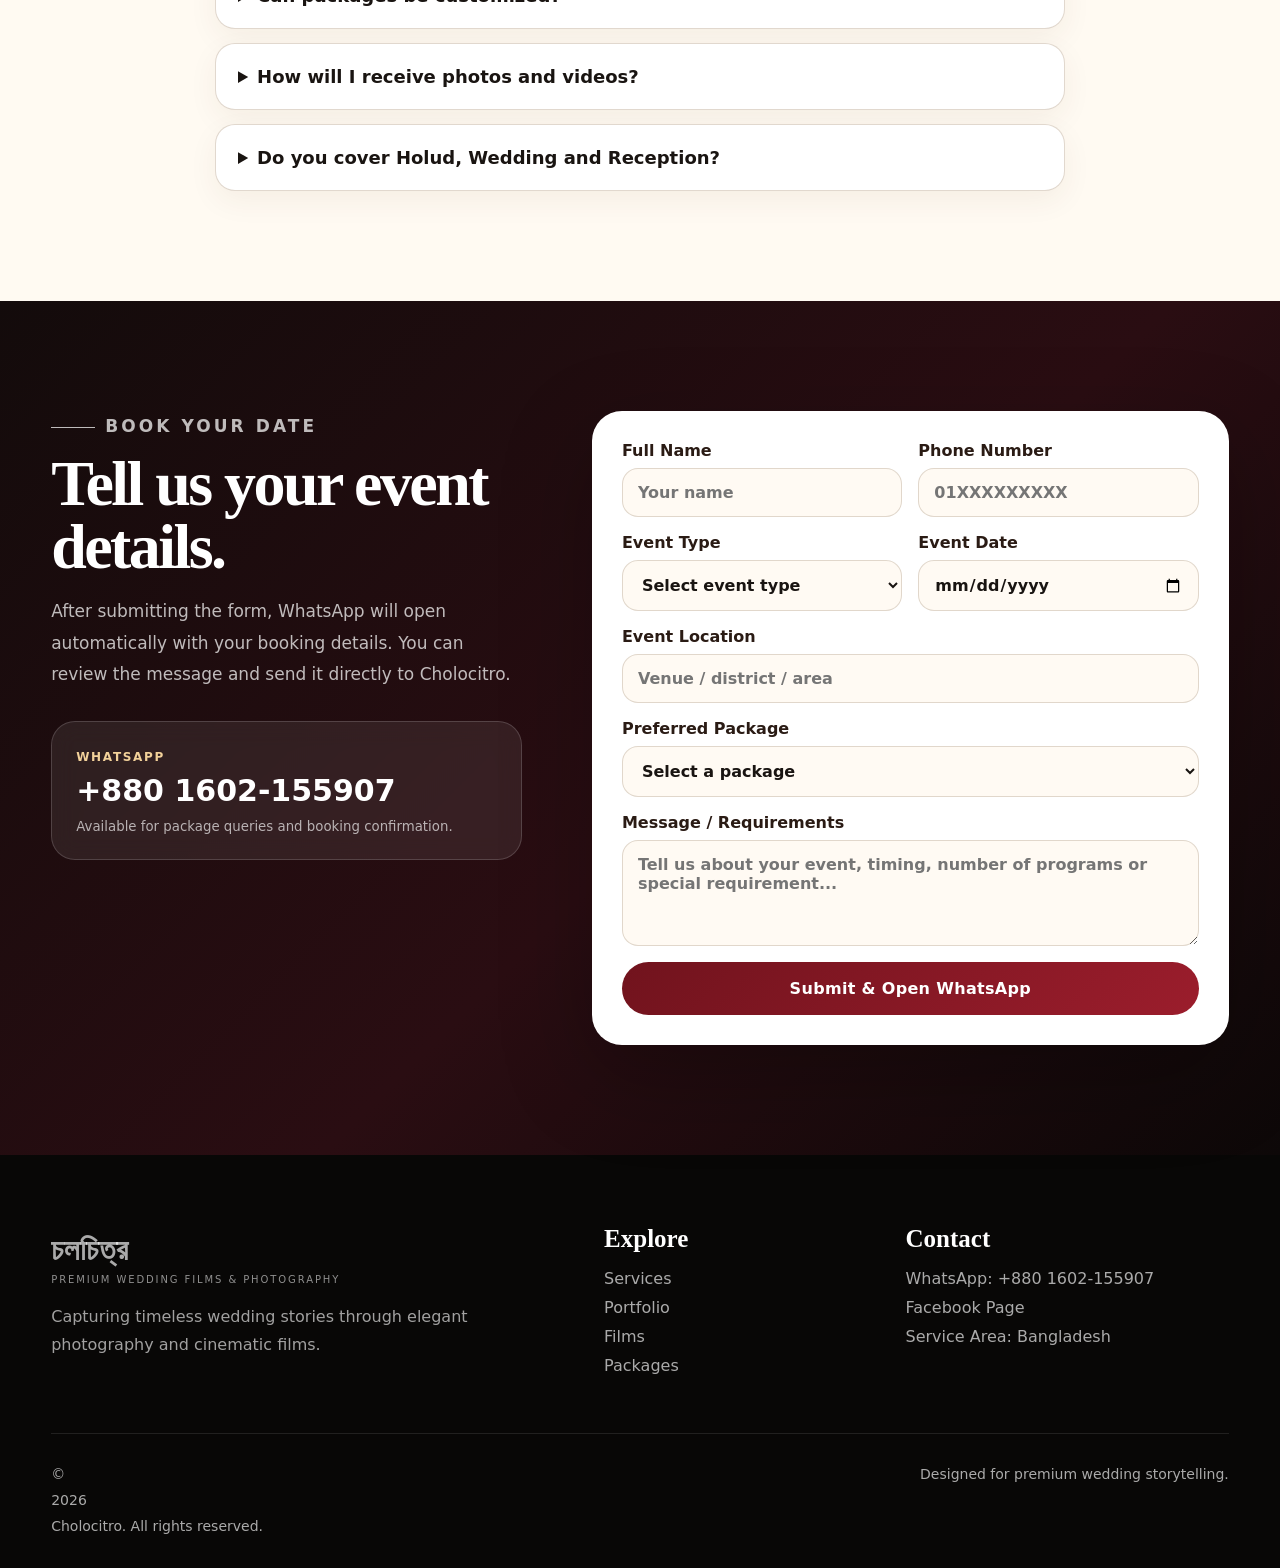
==== commit e1d8366f: "Add files via upload" ====
--- a/index.html
+++ b/index.html
@@ -63,11 +63,91 @@
         <div class="section-head centered reveal">
           <p class="eyebrow dark">Packages</p>
           <h2>Choose the coverage that fits your wedding story.</h2>
-          <p>Core Team Package, TOP Team Package and Hindu Special Team packages are arranged clearly for fast comparison and booking.</p>
+          <p>Senior Team Package, Core Team Package, TOP Team Package and Hindu Special Team packages are arranged clearly for fast comparison and booking.</p>
         </div>
 
         <div class="package-category-head reveal delay-1">
           <span>01</span>
+          <h3>Senior Team Package</h3>
+          <p>Experienced photography and cinematography packages for single-event, two-event and complete three-event coverage.</p>
+        </div>
+
+        <div class="package-panel package-group" id="senior">
+          <article class="price-card reveal">
+            <div class="price-head">
+              <p>Only Photography</p><strong>৳10,000</strong>
+            </div>
+            <h3>Single Event Photo Coverage</h3>
+            <ul>
+              <li>1 Senior Photographer</li>
+              <li>Unlimited raw pictures</li>
+              <li>Unlimited edited pictures</li>
+              <li>Shooting duration: 4 hours</li>
+              <li>Google Drive delivery</li>
+            </ul>
+            <button class="btn btn-price package-book" data-package="Senior Team Package — Only Photography — ৳10,000">Book This Package</button>
+          </article>
+
+          <article class="price-card featured reveal delay-1">
+            <div class="ribbon">Popular</div>
+            <div class="price-head">
+              <p>1 Program Combo</p><strong>৳20,000</strong>
+            </div>
+            <h3>Photography + Cinematography</h3>
+            <ul>
+              <li>1 Senior Photographer</li>
+              <li>1 Senior Cinematographer</li>
+              <li>Unlimited raw pictures</li>
+              <li>Unlimited edited pictures</li>
+              <li>2–3 minutes 1 promo</li>
+              <li>15–30 minutes 1 edited video</li>
+              <li>Google Drive delivery</li>
+              <li>Shooting duration: 5 hours</li>
+            </ul>
+            <button class="btn btn-price package-book" data-package="Senior Team Package — 1 Program Combo — ৳20,000">Book This Package</button>
+          </article>
+
+          <article class="price-card reveal delay-2">
+            <div class="price-head">
+              <p>Holud & Wedding</p><strong>৳30,000</strong>
+            </div>
+            <h3>Two Event Coverage</h3>
+            <ul>
+              <li>1 Senior Photographer</li>
+              <li>1 Senior Cinematographer</li>
+              <li>Unlimited raw pictures</li>
+              <li>Unlimited edited pictures</li>
+              <li>2–3 minutes 2 promo</li>
+              <li>15–30 minutes 2 edited videos</li>
+              <li>Google Drive delivery</li>
+              <li>5 hours coverage per event</li>
+            </ul>
+            <button class="btn btn-price package-book" data-package="Senior Team Package — Holud & Wedding — ৳30,000">Book This Package</button>
+          </article>
+
+          <article class="price-card reveal">
+            <div class="price-head">
+              <p>Holud / Wedding / Reception</p><strong>৳40,000</strong>
+            </div>
+            <h3>Complete Three Event Coverage</h3>
+            <ul>
+              <li>1 Senior Photographer</li>
+              <li>1 Senior Cinematographer</li>
+              <li>Unlimited raw pictures</li>
+              <li>Unlimited edited pictures</li>
+              <li>2–3 minutes 3 promo</li>
+              <li>15–30 minutes 3 edited videos</li>
+              <li>Google Drive delivery</li>
+              <li>5 hours coverage per event</li>
+            </ul>
+            <button class="btn btn-price package-book" data-package="Senior Team Package — Holud / Wedding / Reception — ৳40,000">Book This Package</button>
+          </article>
+        </div>
+
+        <div class="package-layer-gap" aria-hidden="true"></div>
+
+        <div class="package-category-head reveal">
+          <span>02</span>
           <h3>Core Team Package</h3>
           <p>Essential photography and cinematography packages for single-event, two-event and complete three-event coverage.</p>
         </div>
@@ -149,7 +229,7 @@
         <div class="package-layer-gap" aria-hidden="true"></div>
 
         <div class="package-category-head reveal">
-          <span>02</span>
+          <span>03</span>
           <h3>TOP Team Package</h3>
           <p>Premium team packages with the same coverage structure, upgraded team quality and refined storytelling.</p>
         </div>
@@ -227,7 +307,7 @@
         <div class="package-layer-gap" aria-hidden="true"></div>
 
         <div class="package-category-head reveal">
-          <span>03</span>
+          <span>04</span>
           <h3>Hindu Special Team</h3>
           <p>Sanatan wedding bride packages designed for morning rituals, Godhuli Logno wedding coverage, Basi Biye and Biday moments.</p>
         </div>
@@ -284,7 +364,7 @@
 
     <section class="proof-strip">
       <div><strong>50K+</strong><span>Facebook Community</span></div>
-      <div><strong>10</strong><span>Total Package Options</span></div>
+      <div><strong>14</strong><span>Total Package Options</span></div>
       <div><strong>Photo + Film</strong><span>Complete Coverage</span></div>
       <div><strong>WhatsApp</strong><span>Fast Booking</span></div>
     </section>
@@ -527,6 +607,10 @@
           <label>Preferred Package
             <select name="package" id="packageSelect" required>
               <option value="">Select a package</option>
+              <option>Senior Team Package — Only Photography — ৳10,000</option>
+              <option>Senior Team Package — 1 Program Combo — ৳20,000</option>
+              <option>Senior Team Package — Holud & Wedding — ৳30,000</option>
+              <option>Senior Team Package — Holud / Wedding / Reception — ৳40,000</option>
               <option>Only Photography — ৳6,000</option>
               <option>1 Program Combo — ৳12,000</option>
               <option>Holud & Wedding — ৳24,000</option>
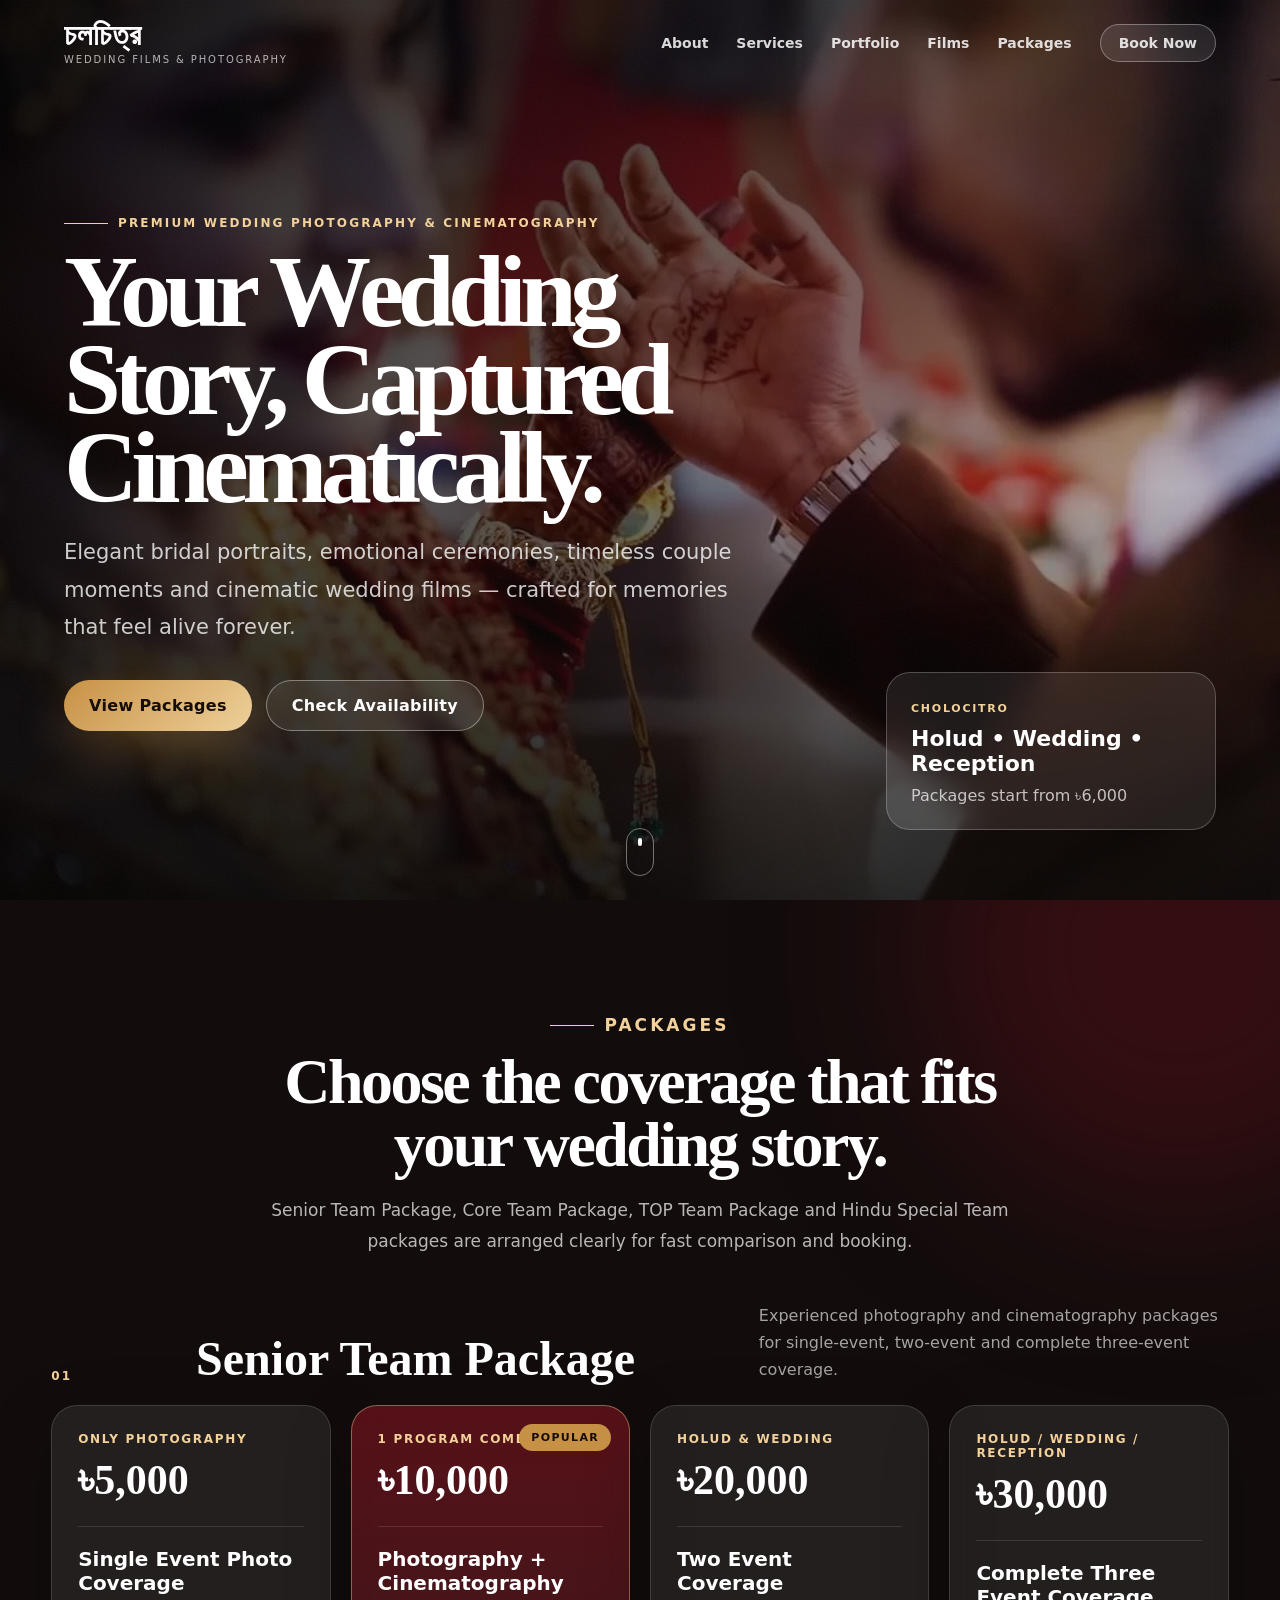
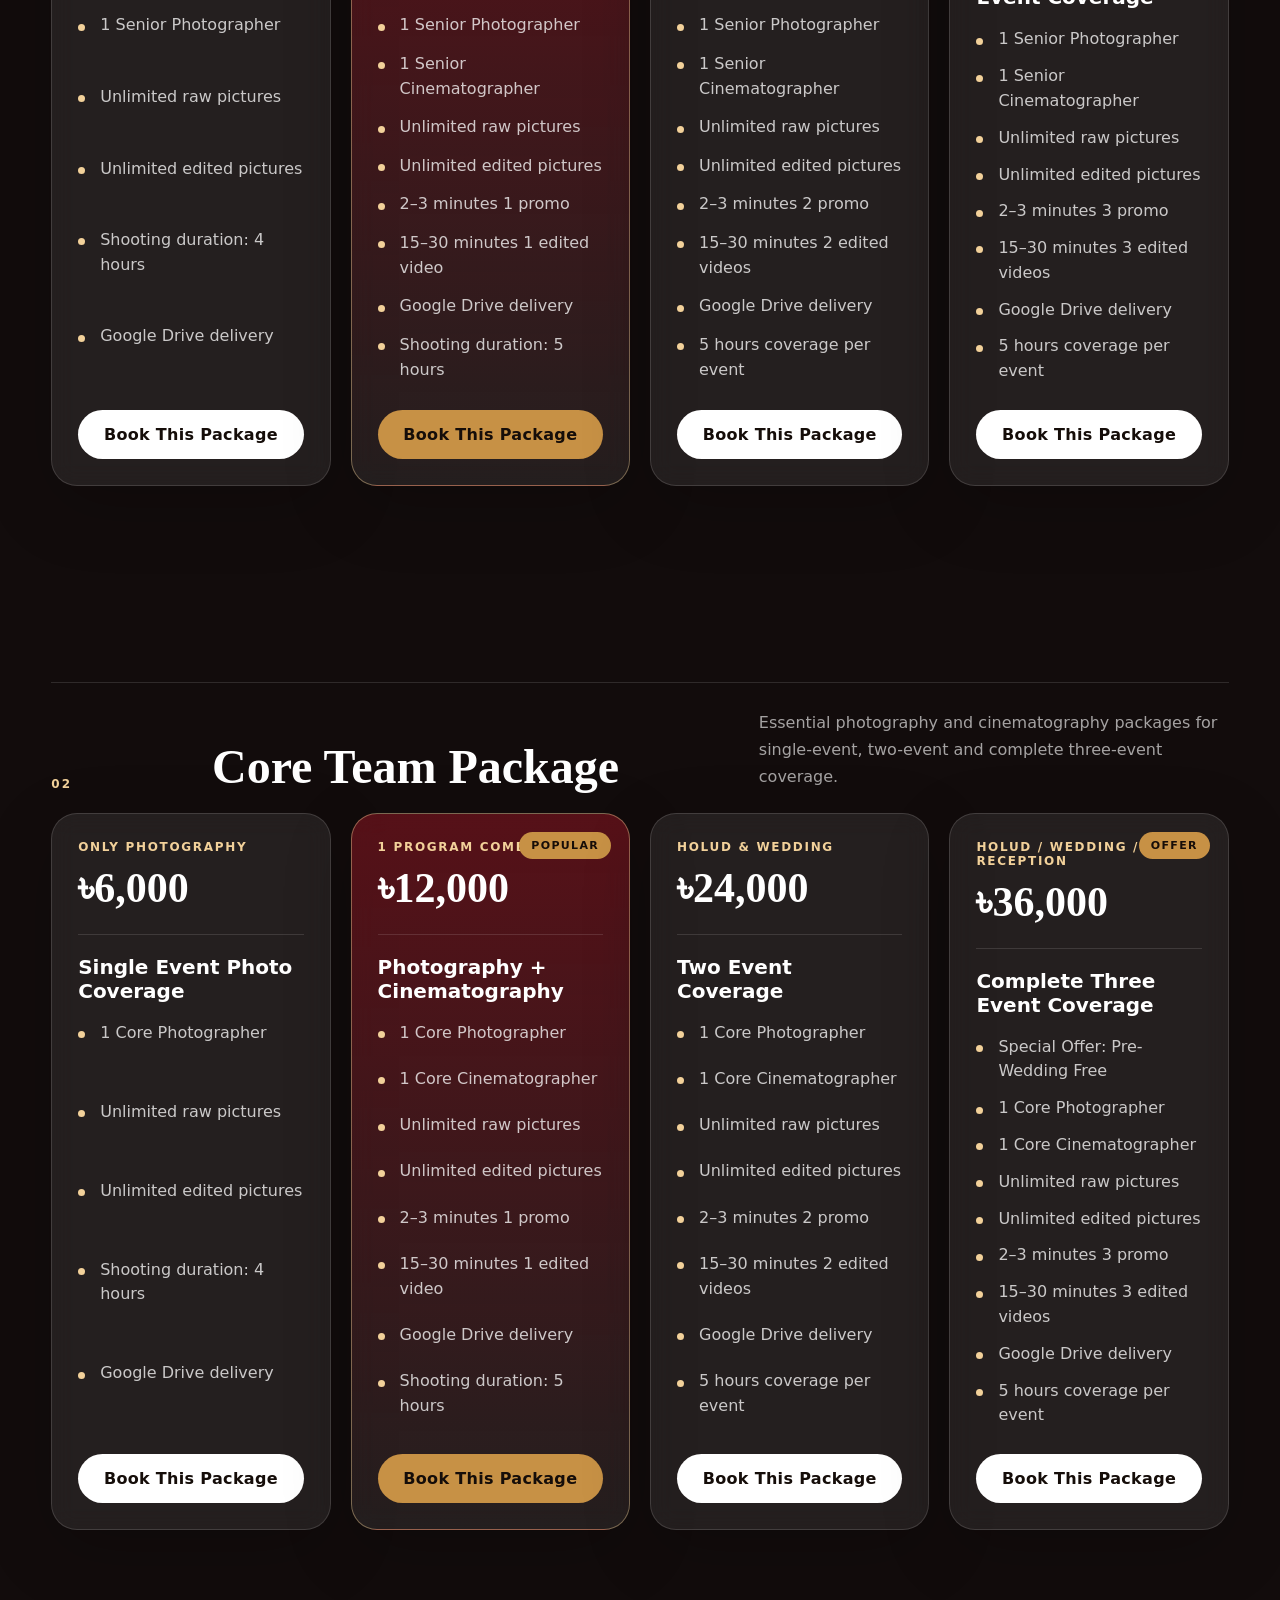
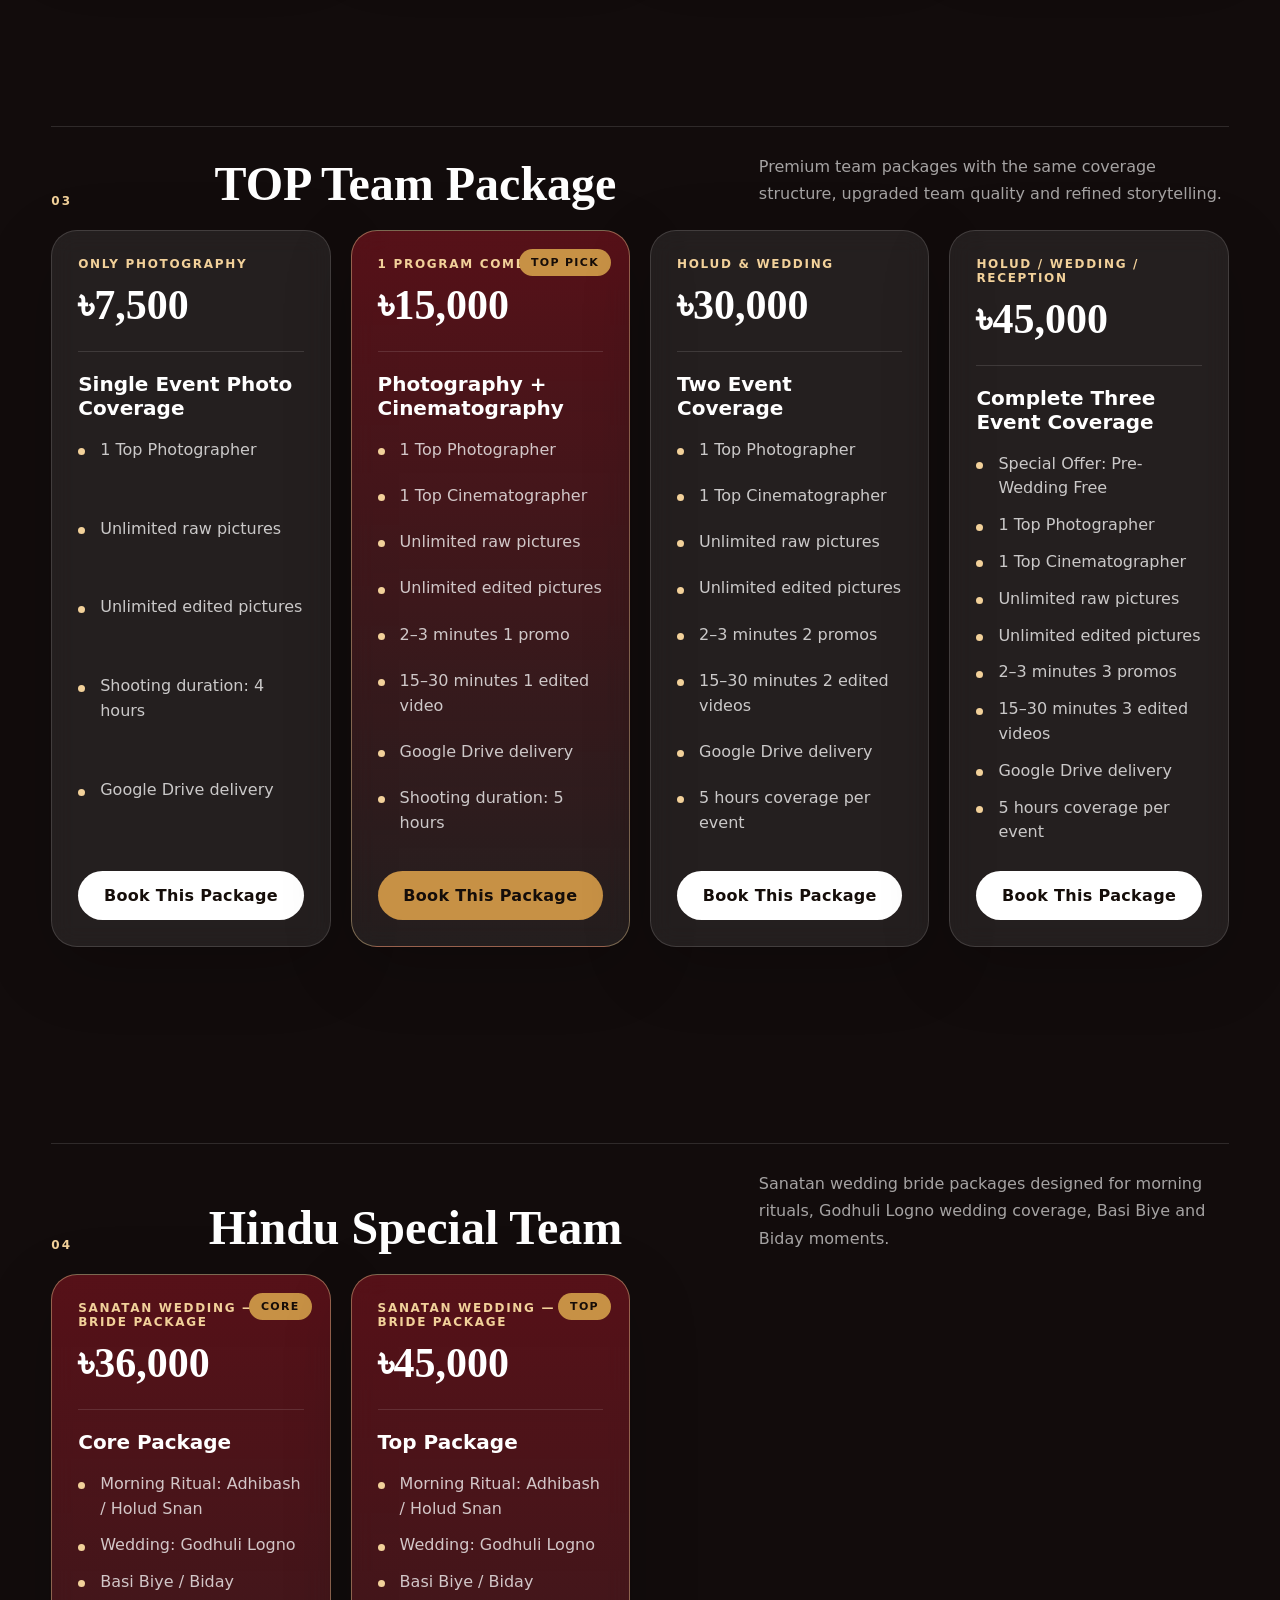
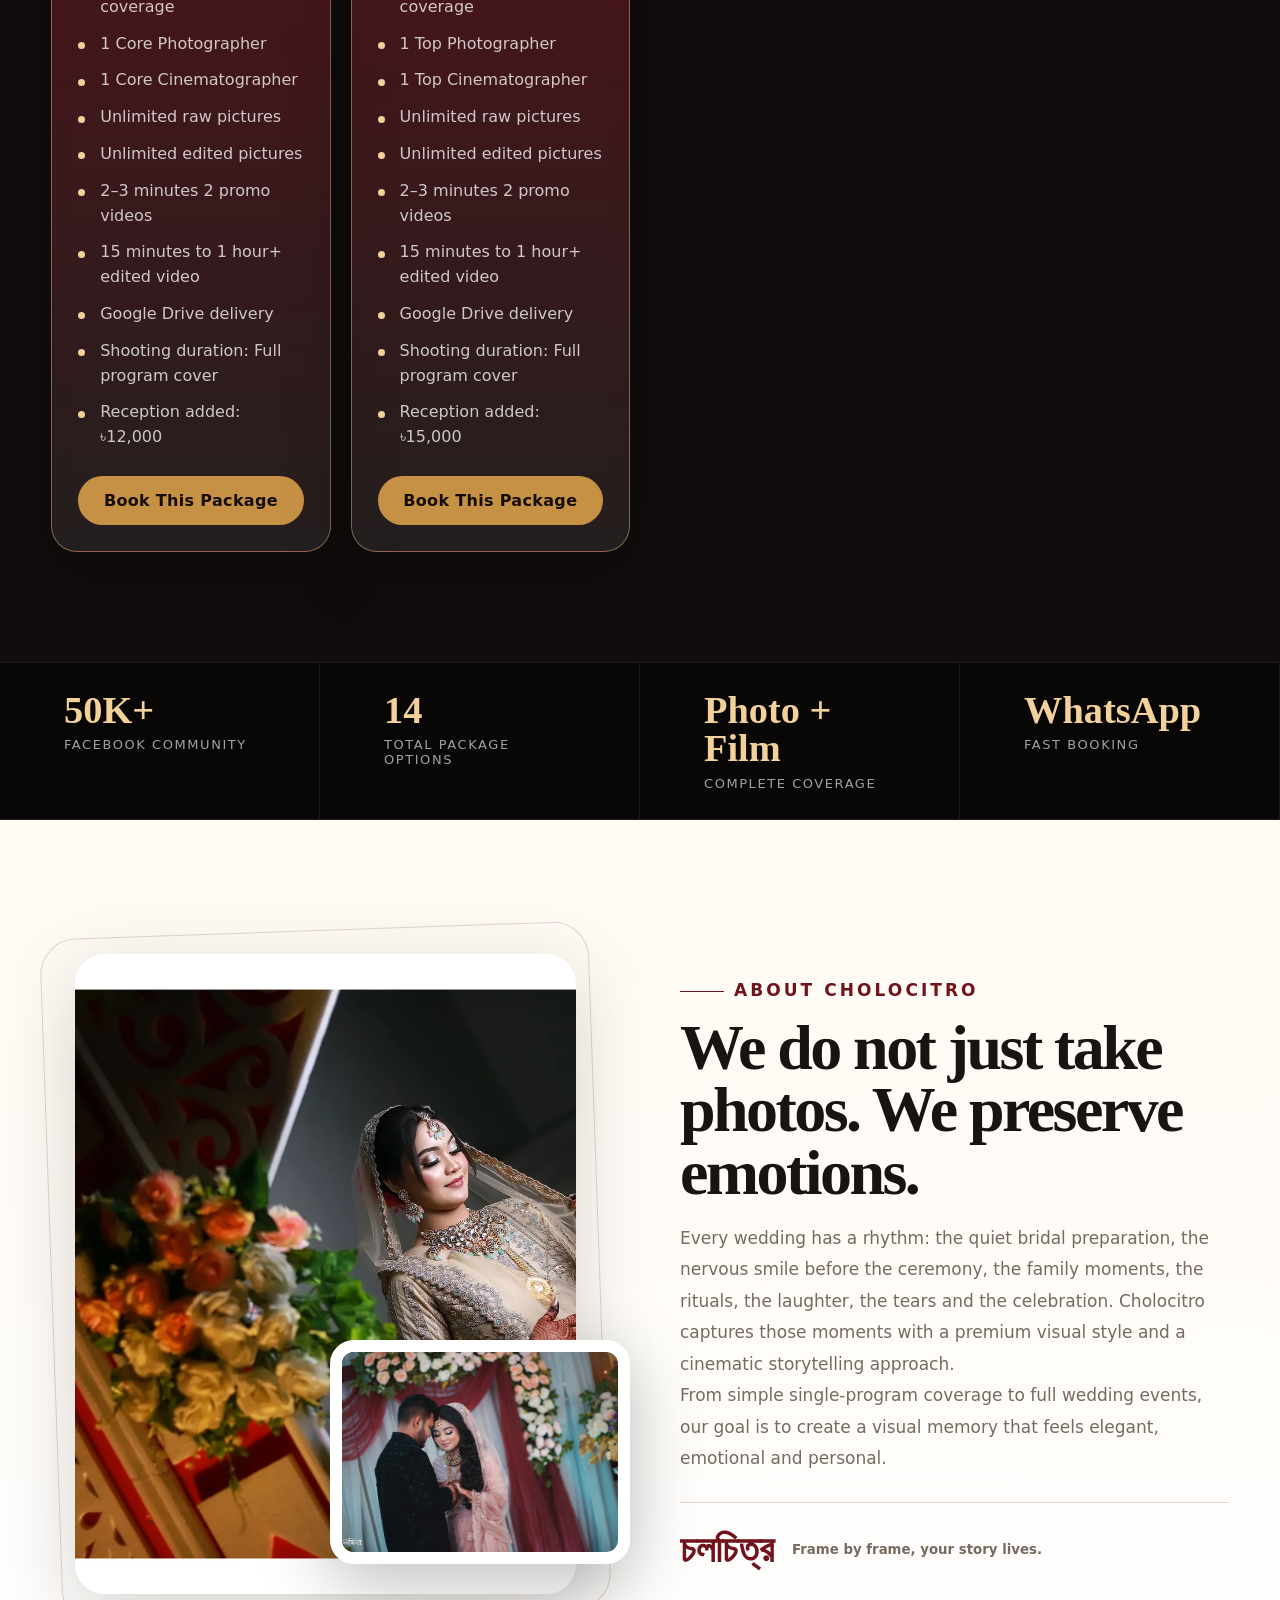
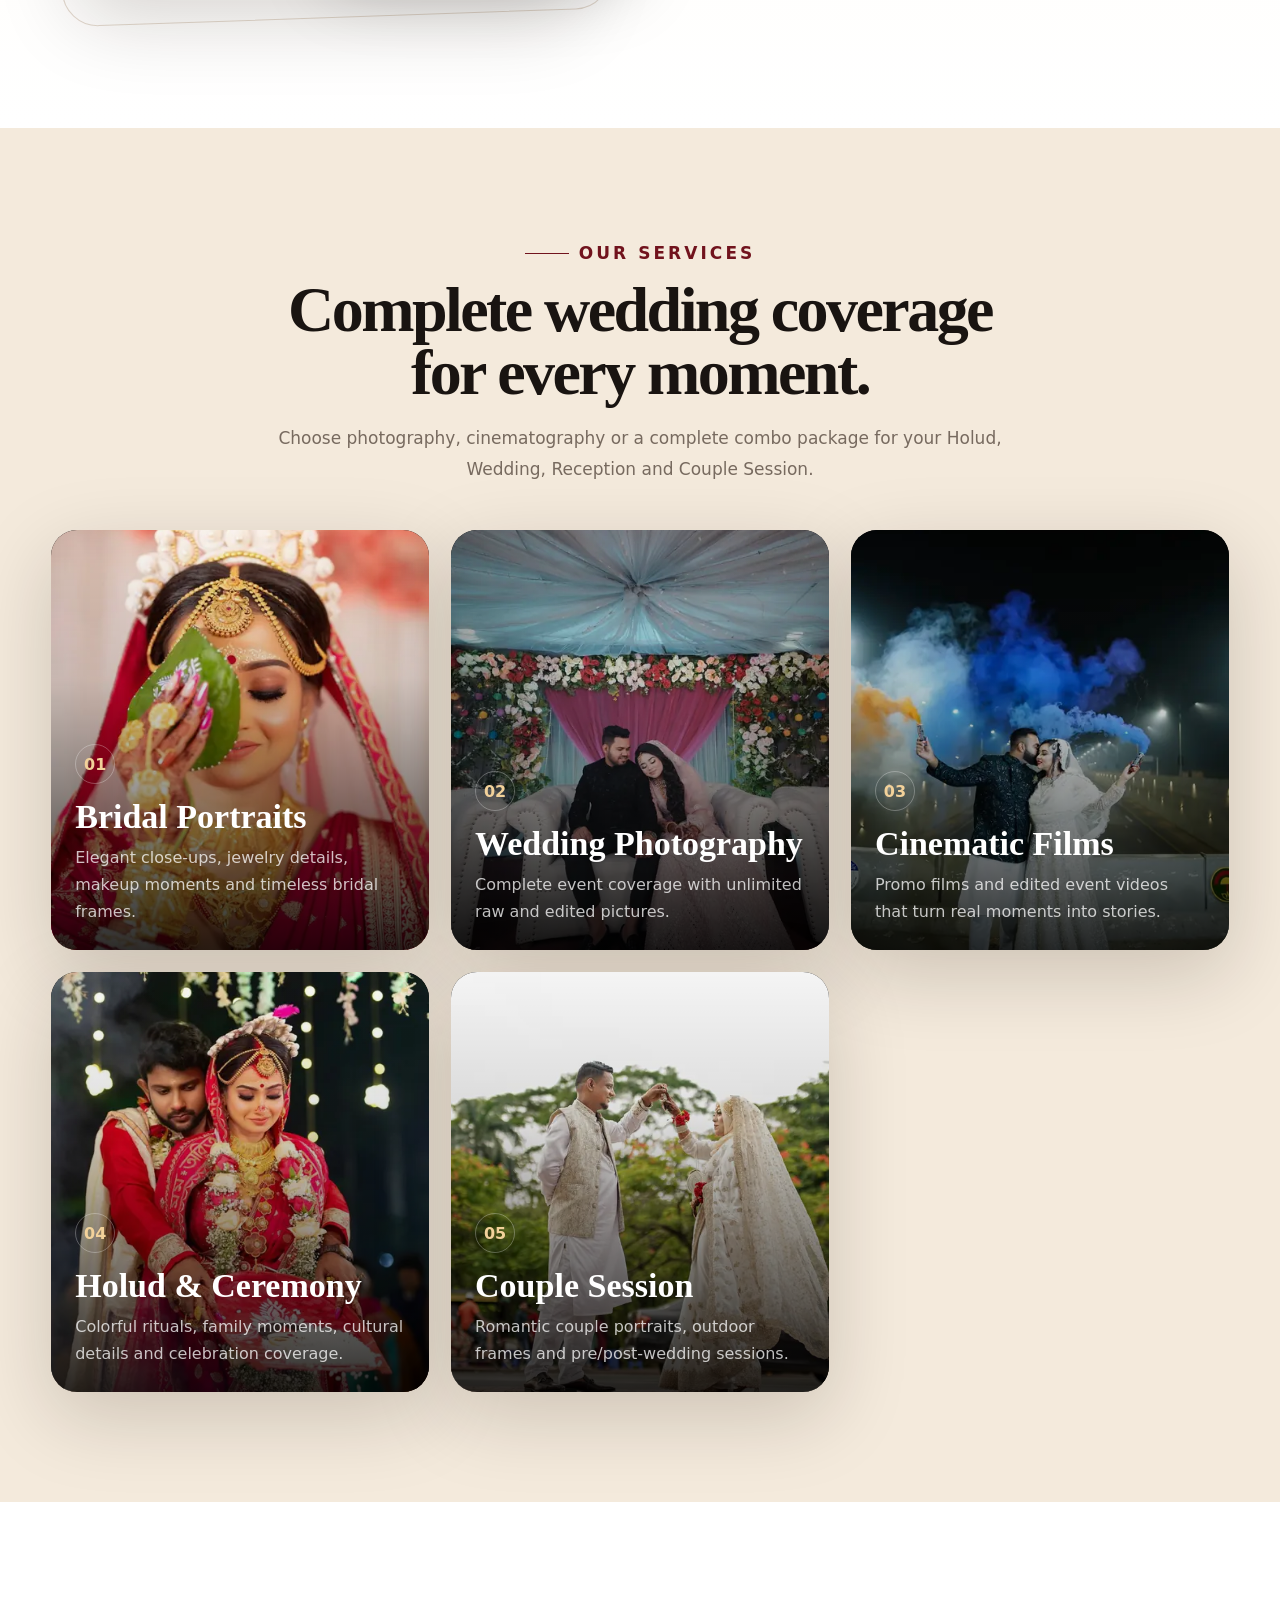
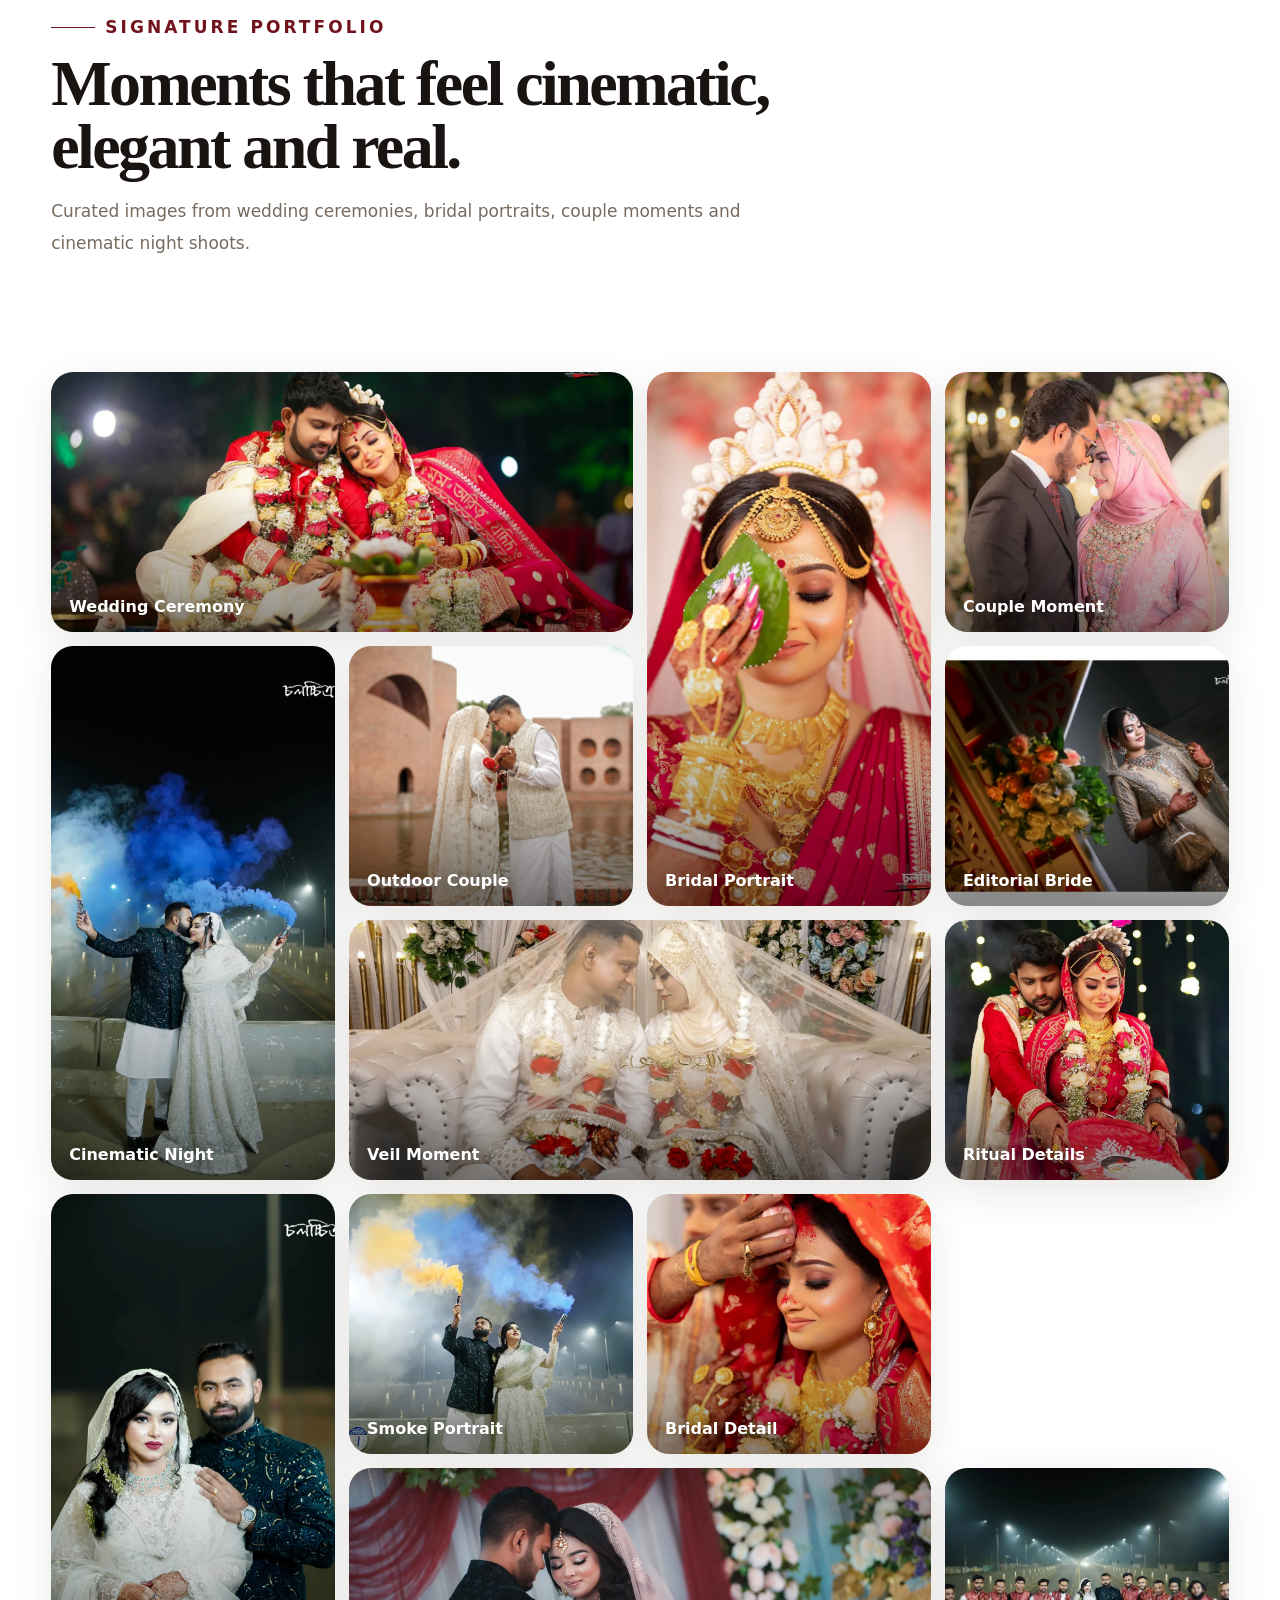
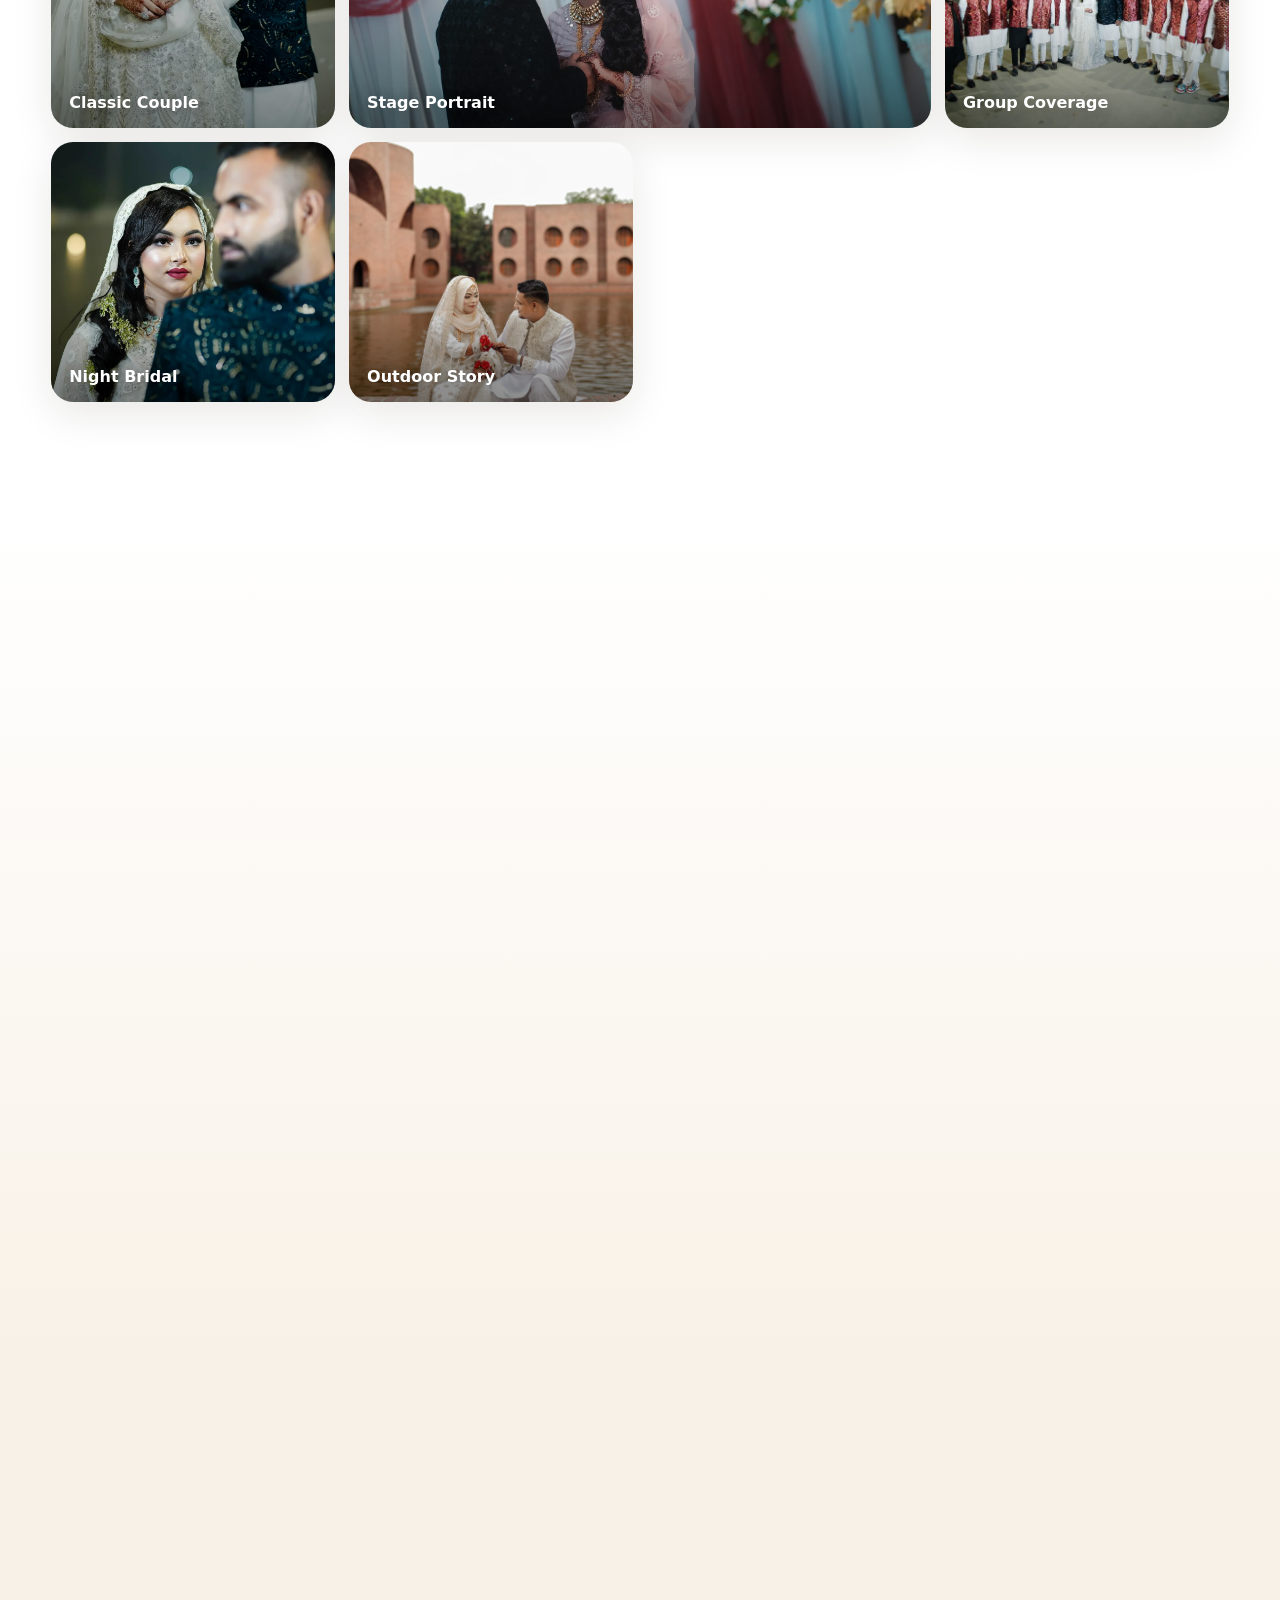
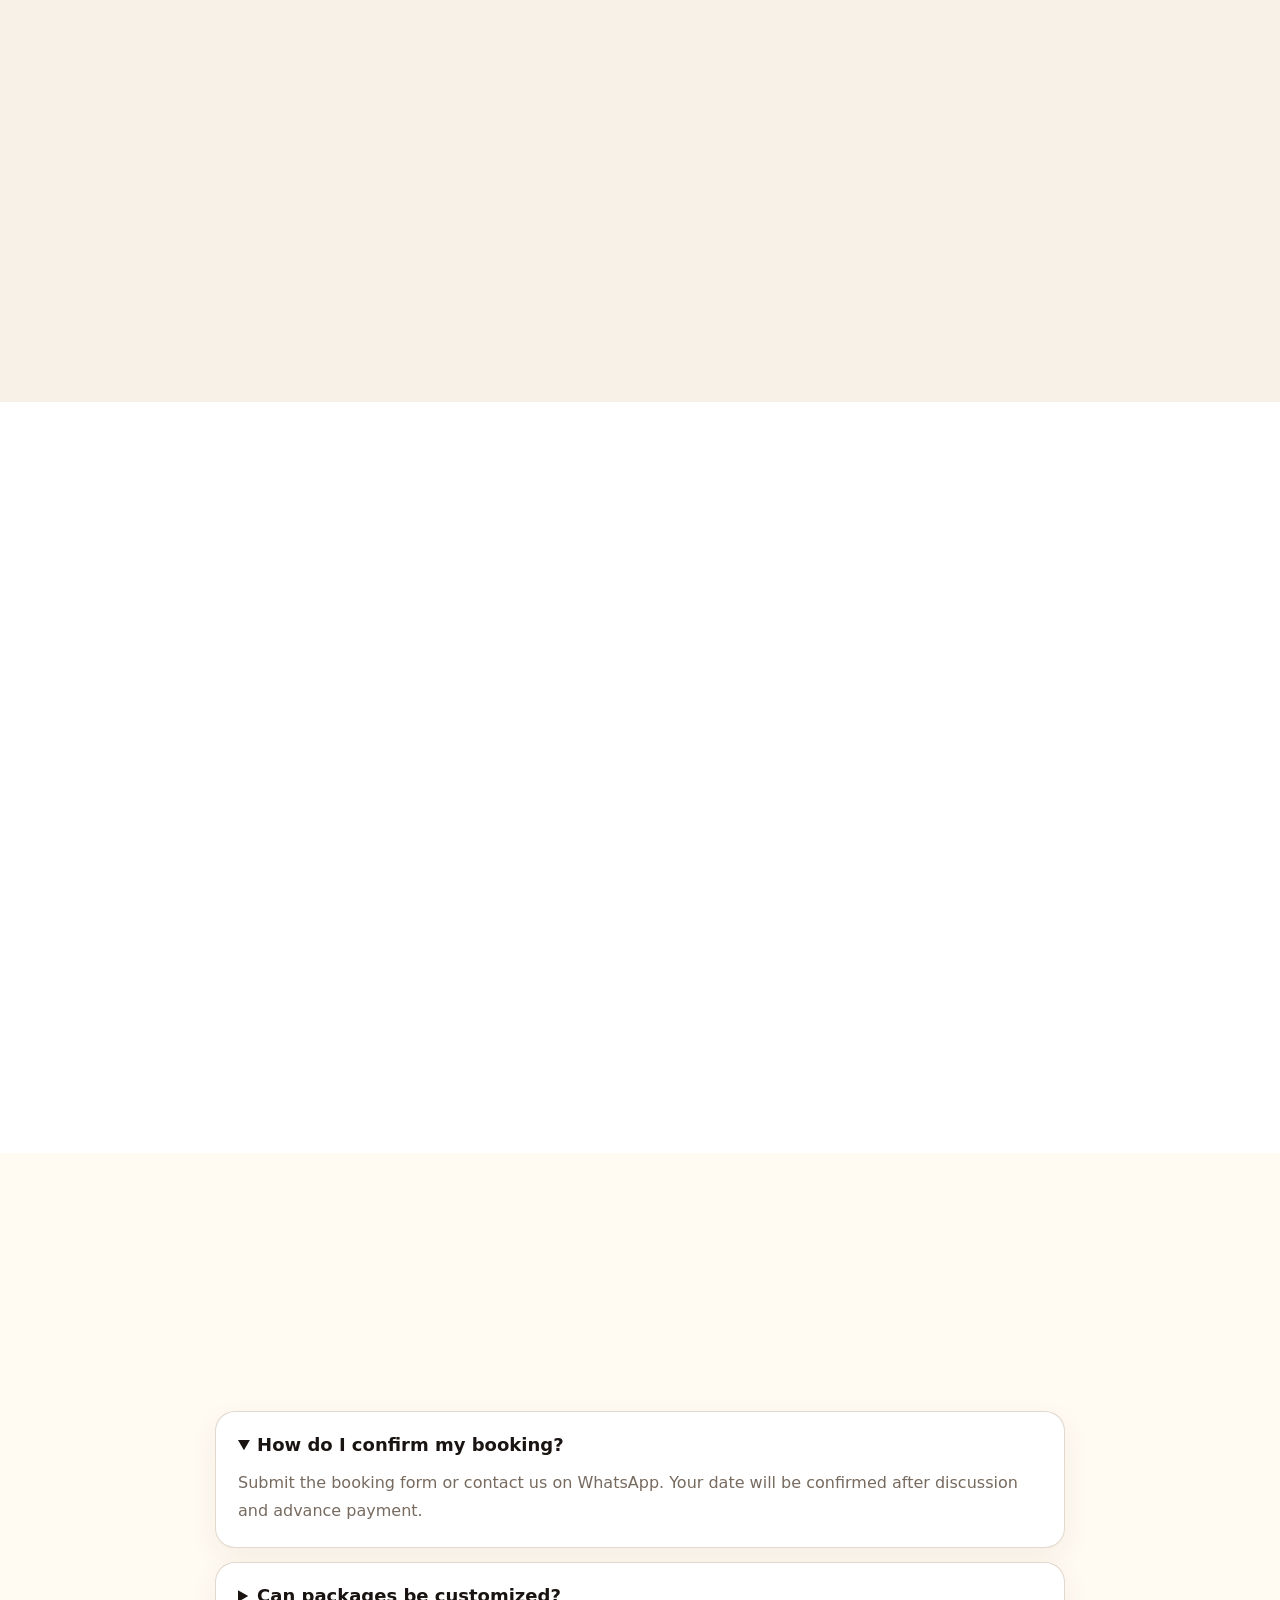
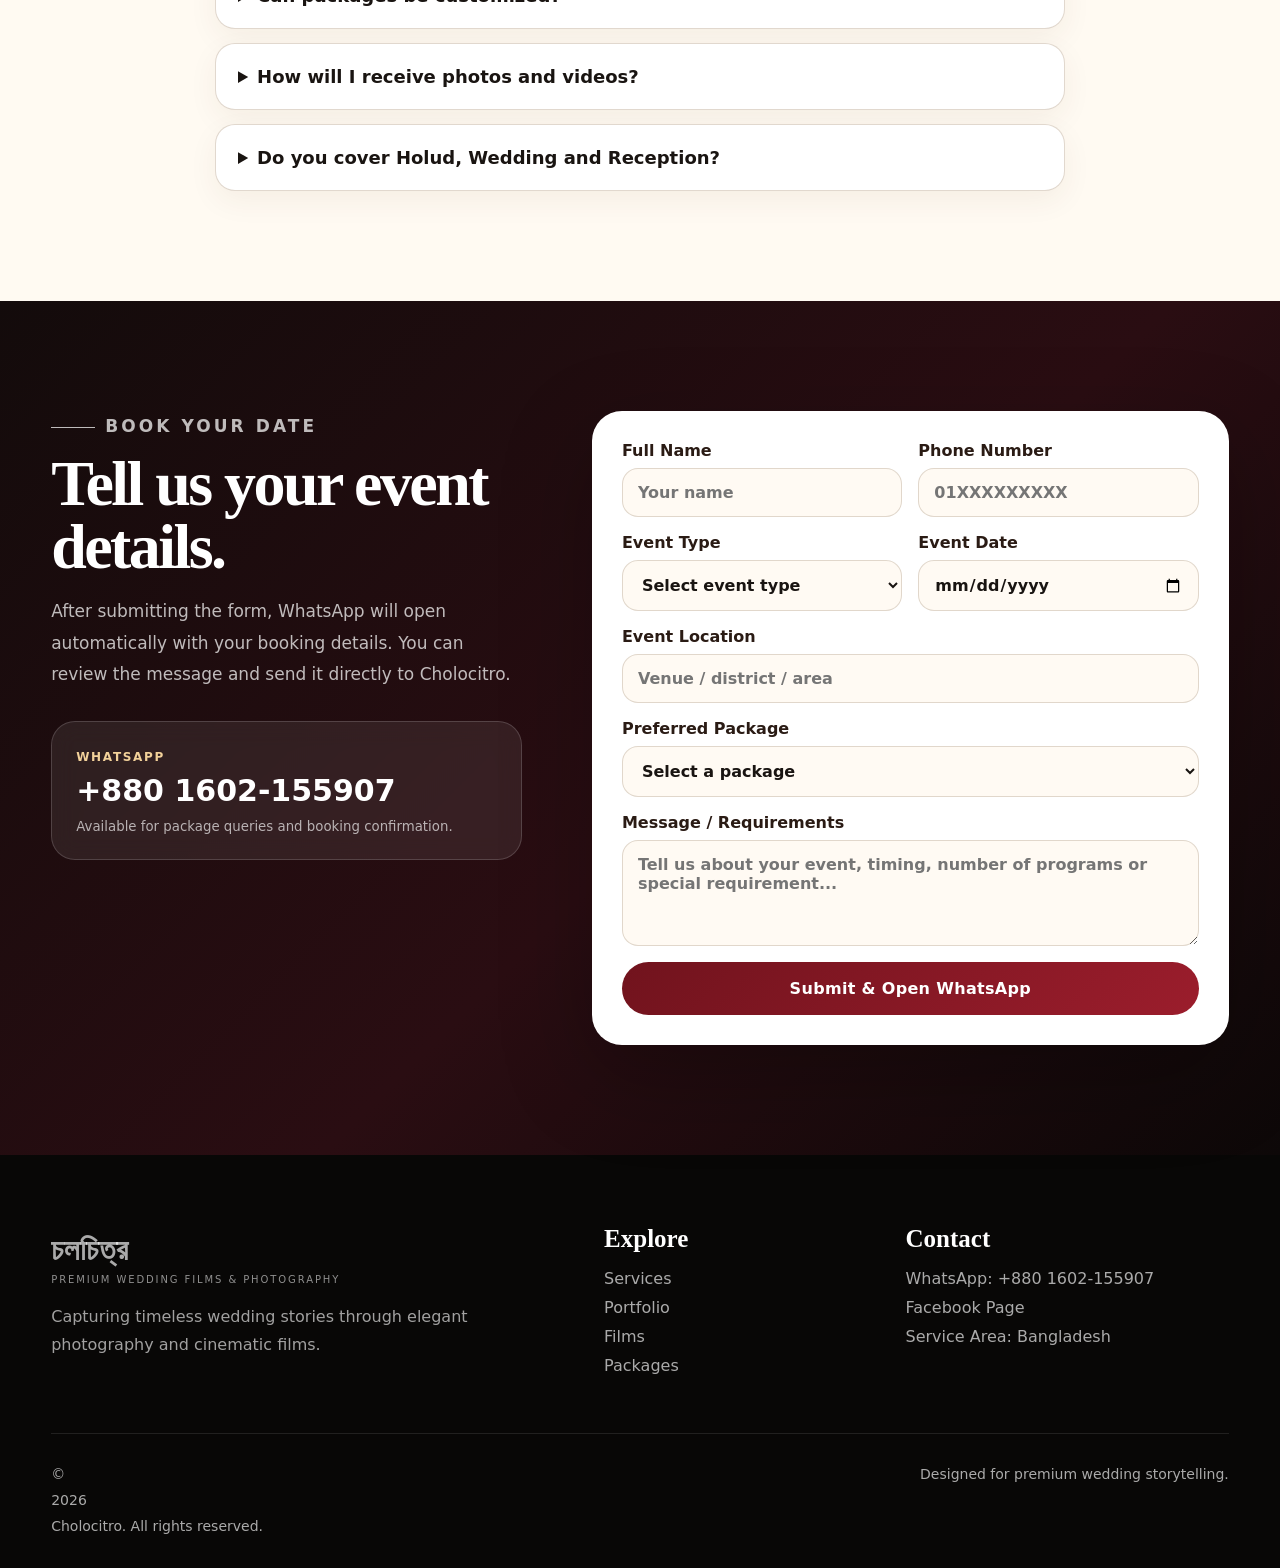
==== commit 65873426: "Update index.html" ====
--- a/index.html
+++ b/index.html
@@ -75,7 +75,7 @@
         <div class="package-panel package-group" id="senior">
           <article class="price-card reveal">
             <div class="price-head">
-              <p>Only Photography</p><strong>৳10,000</strong>
+              <p>Only Photography</p><strong>৳5,000</strong>
             </div>
             <h3>Single Event Photo Coverage</h3>
             <ul>
@@ -91,7 +91,7 @@
           <article class="price-card featured reveal delay-1">
             <div class="ribbon">Popular</div>
             <div class="price-head">
-              <p>1 Program Combo</p><strong>৳20,000</strong>
+              <p>1 Program Combo</p><strong>৳10,000</strong>
             </div>
             <h3>Photography + Cinematography</h3>
             <ul>
@@ -109,7 +109,7 @@
 
           <article class="price-card reveal delay-2">
             <div class="price-head">
-              <p>Holud & Wedding</p><strong>৳30,000</strong>
+              <p>Holud & Wedding</p><strong>৳20,000</strong>
             </div>
             <h3>Two Event Coverage</h3>
             <ul>
@@ -127,7 +127,7 @@
 
           <article class="price-card reveal">
             <div class="price-head">
-              <p>Holud / Wedding / Reception</p><strong>৳40,000</strong>
+              <p>Holud / Wedding / Reception</p><strong>৳30,000</strong>
             </div>
             <h3>Complete Three Event Coverage</h3>
             <ul>
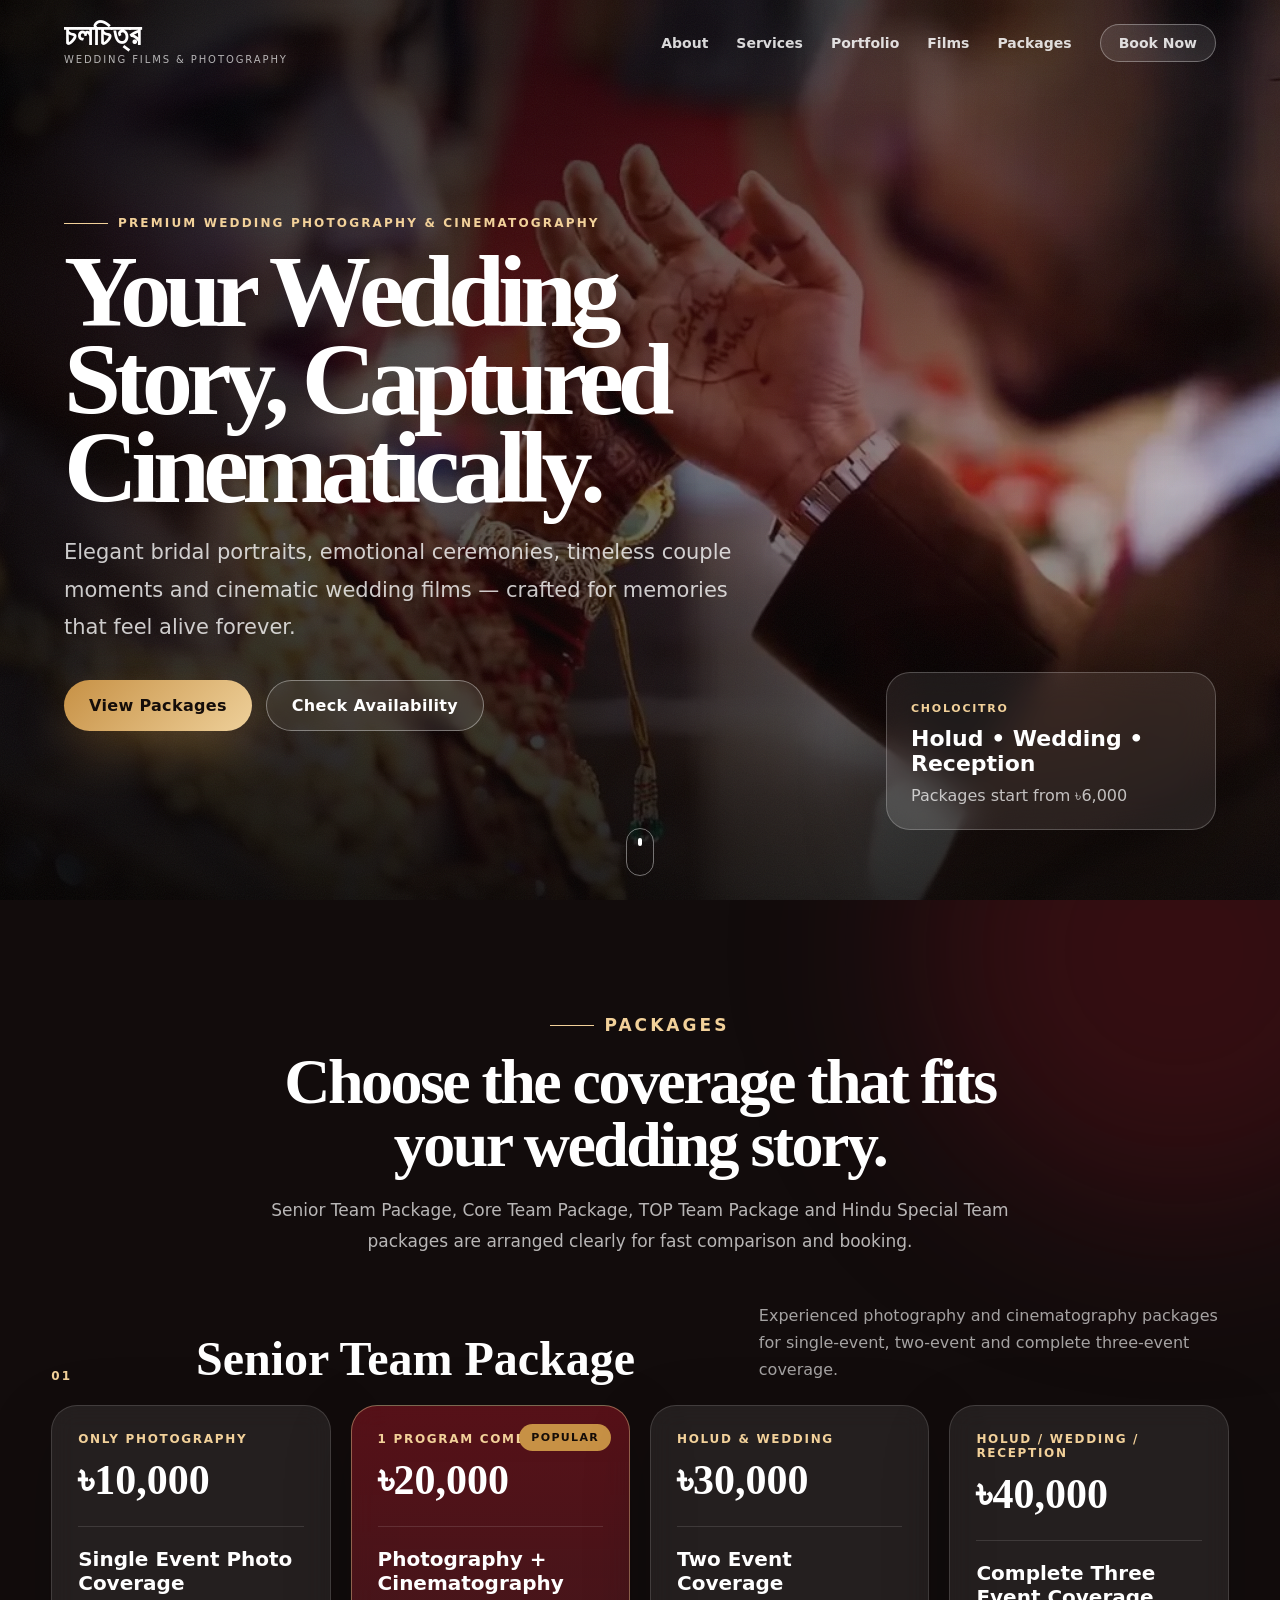
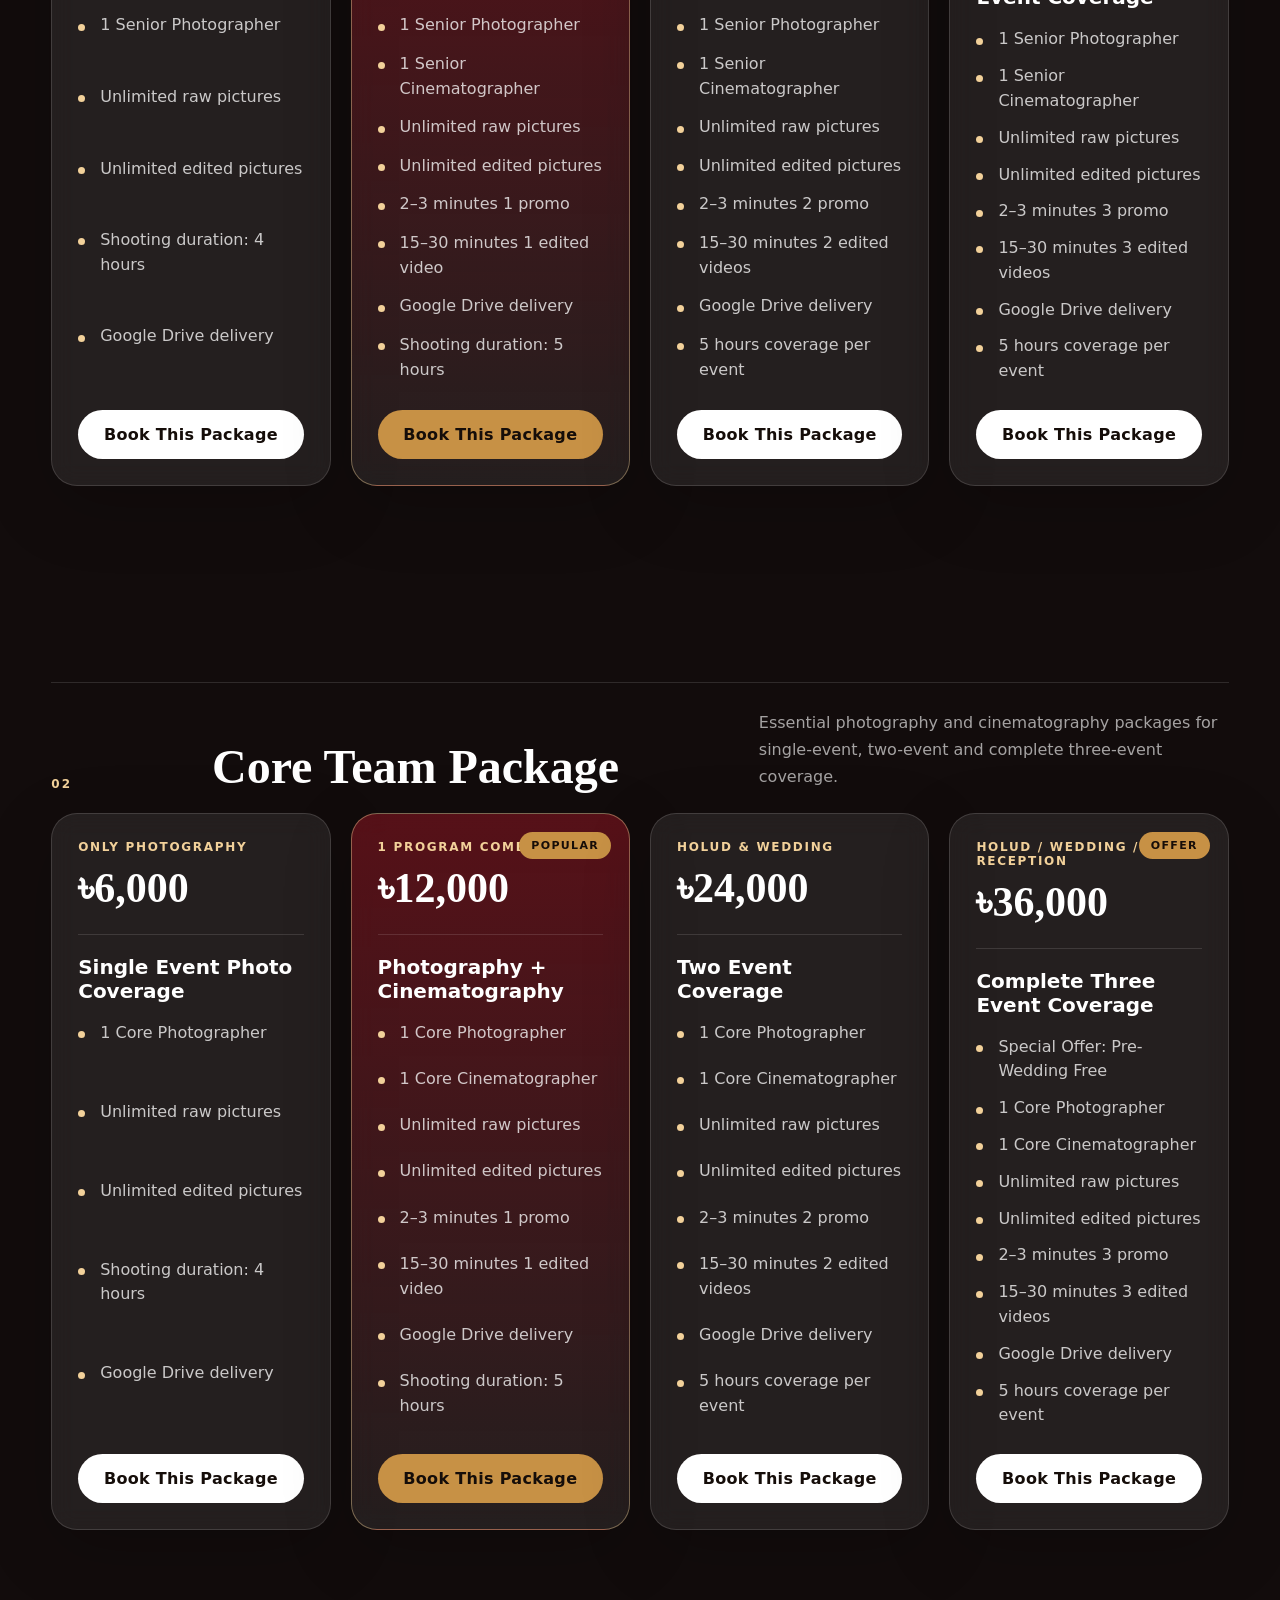
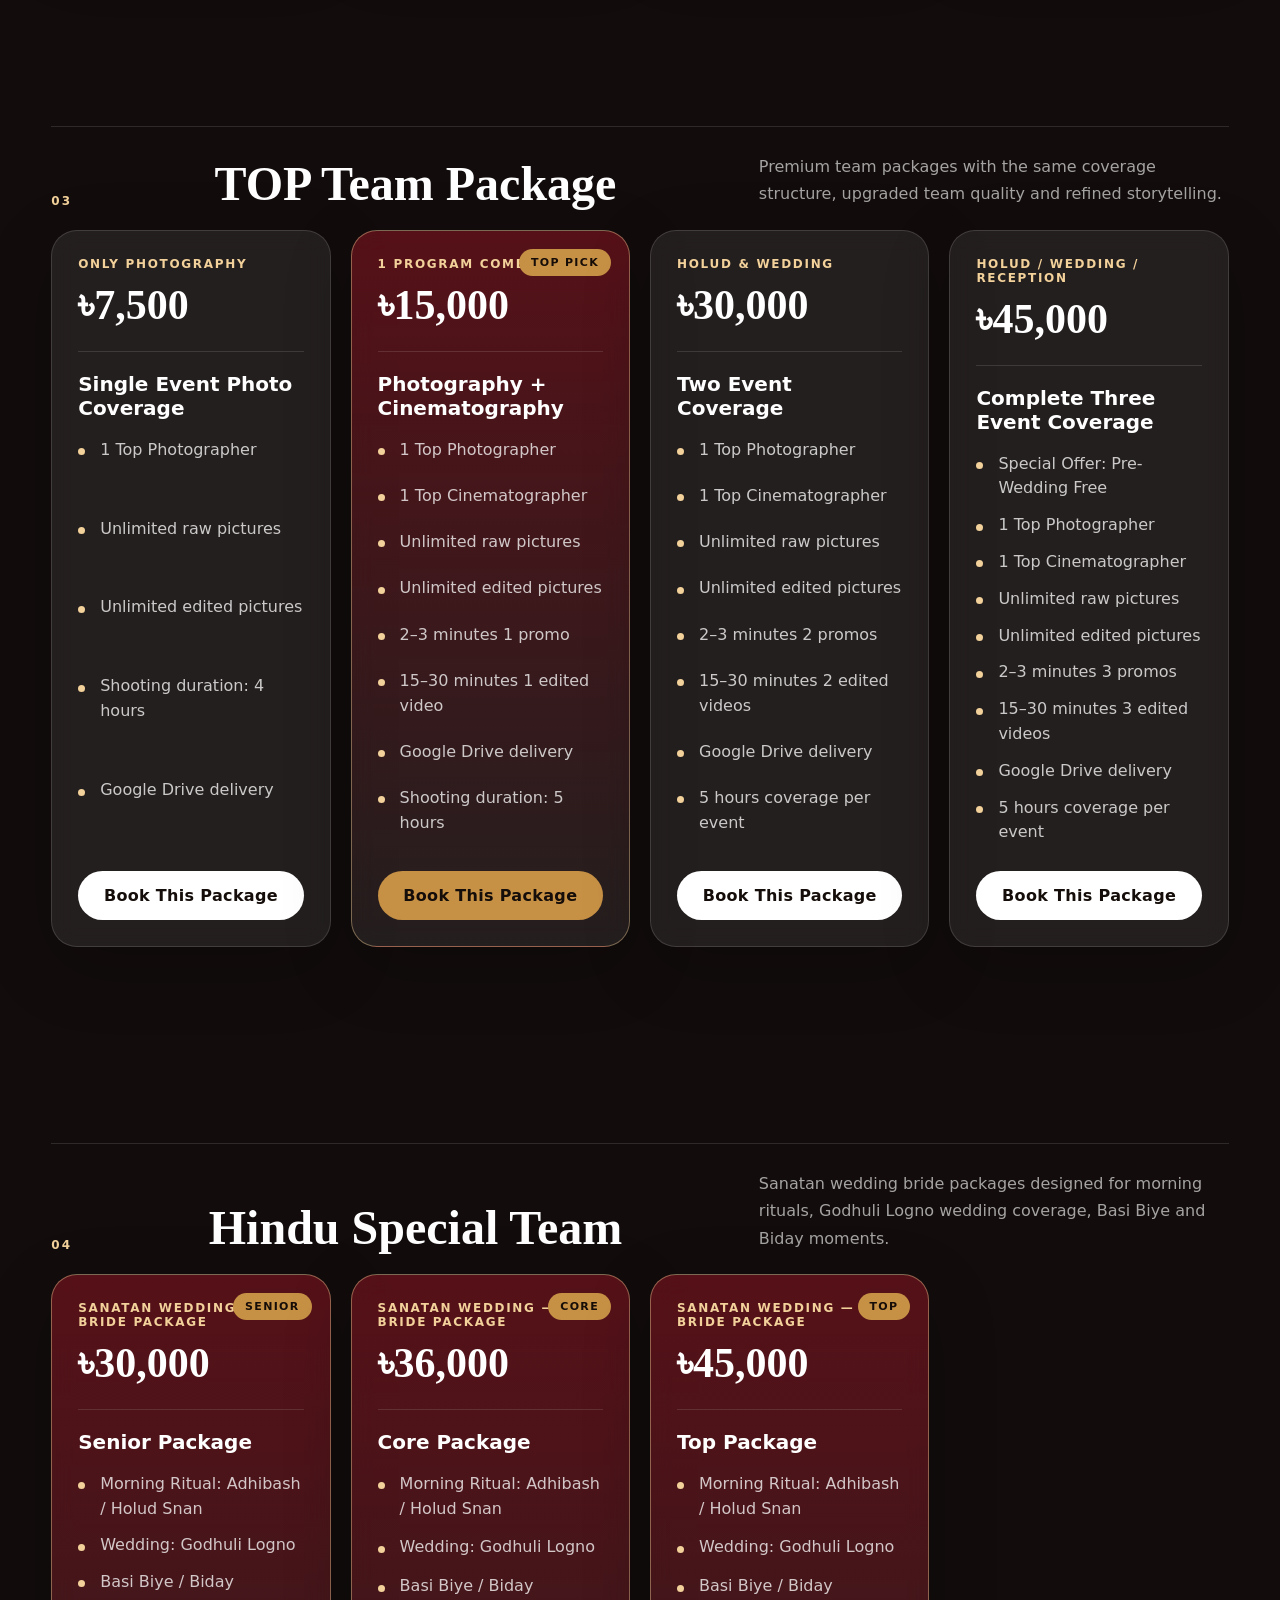
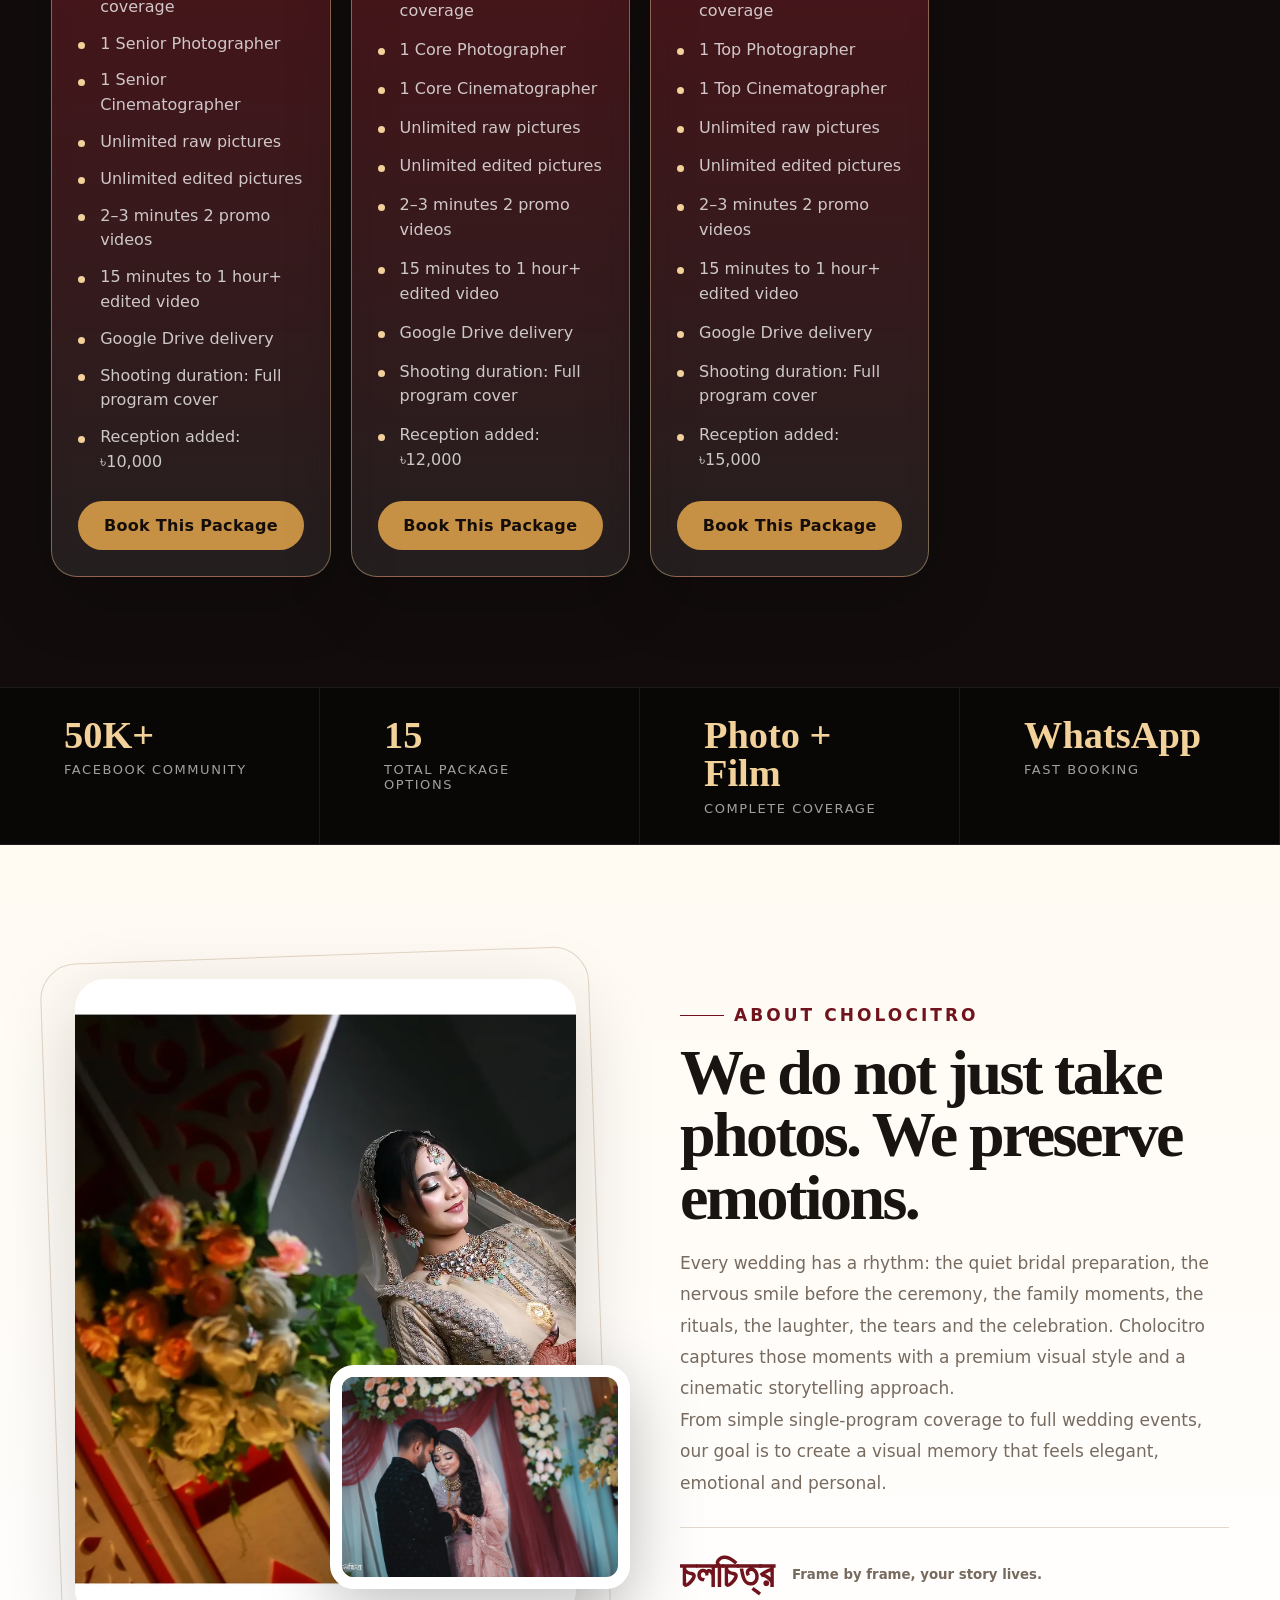
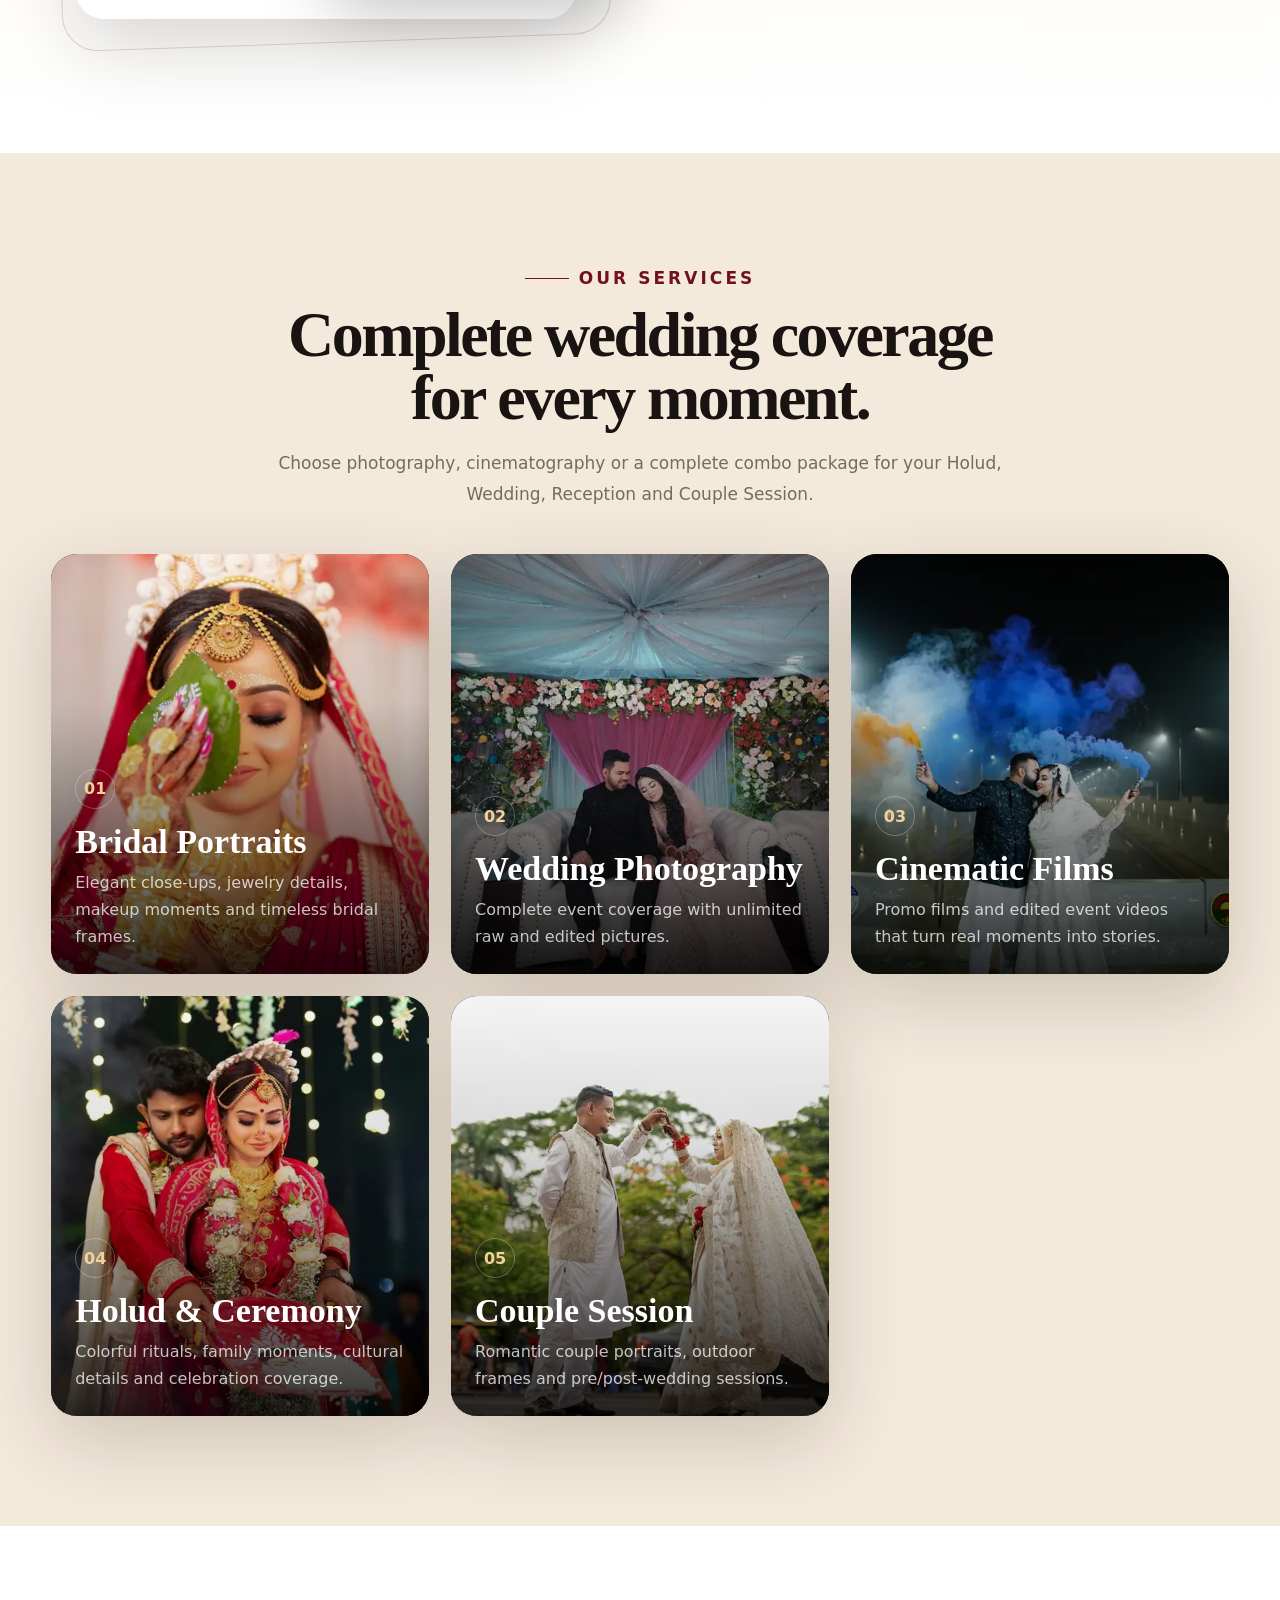
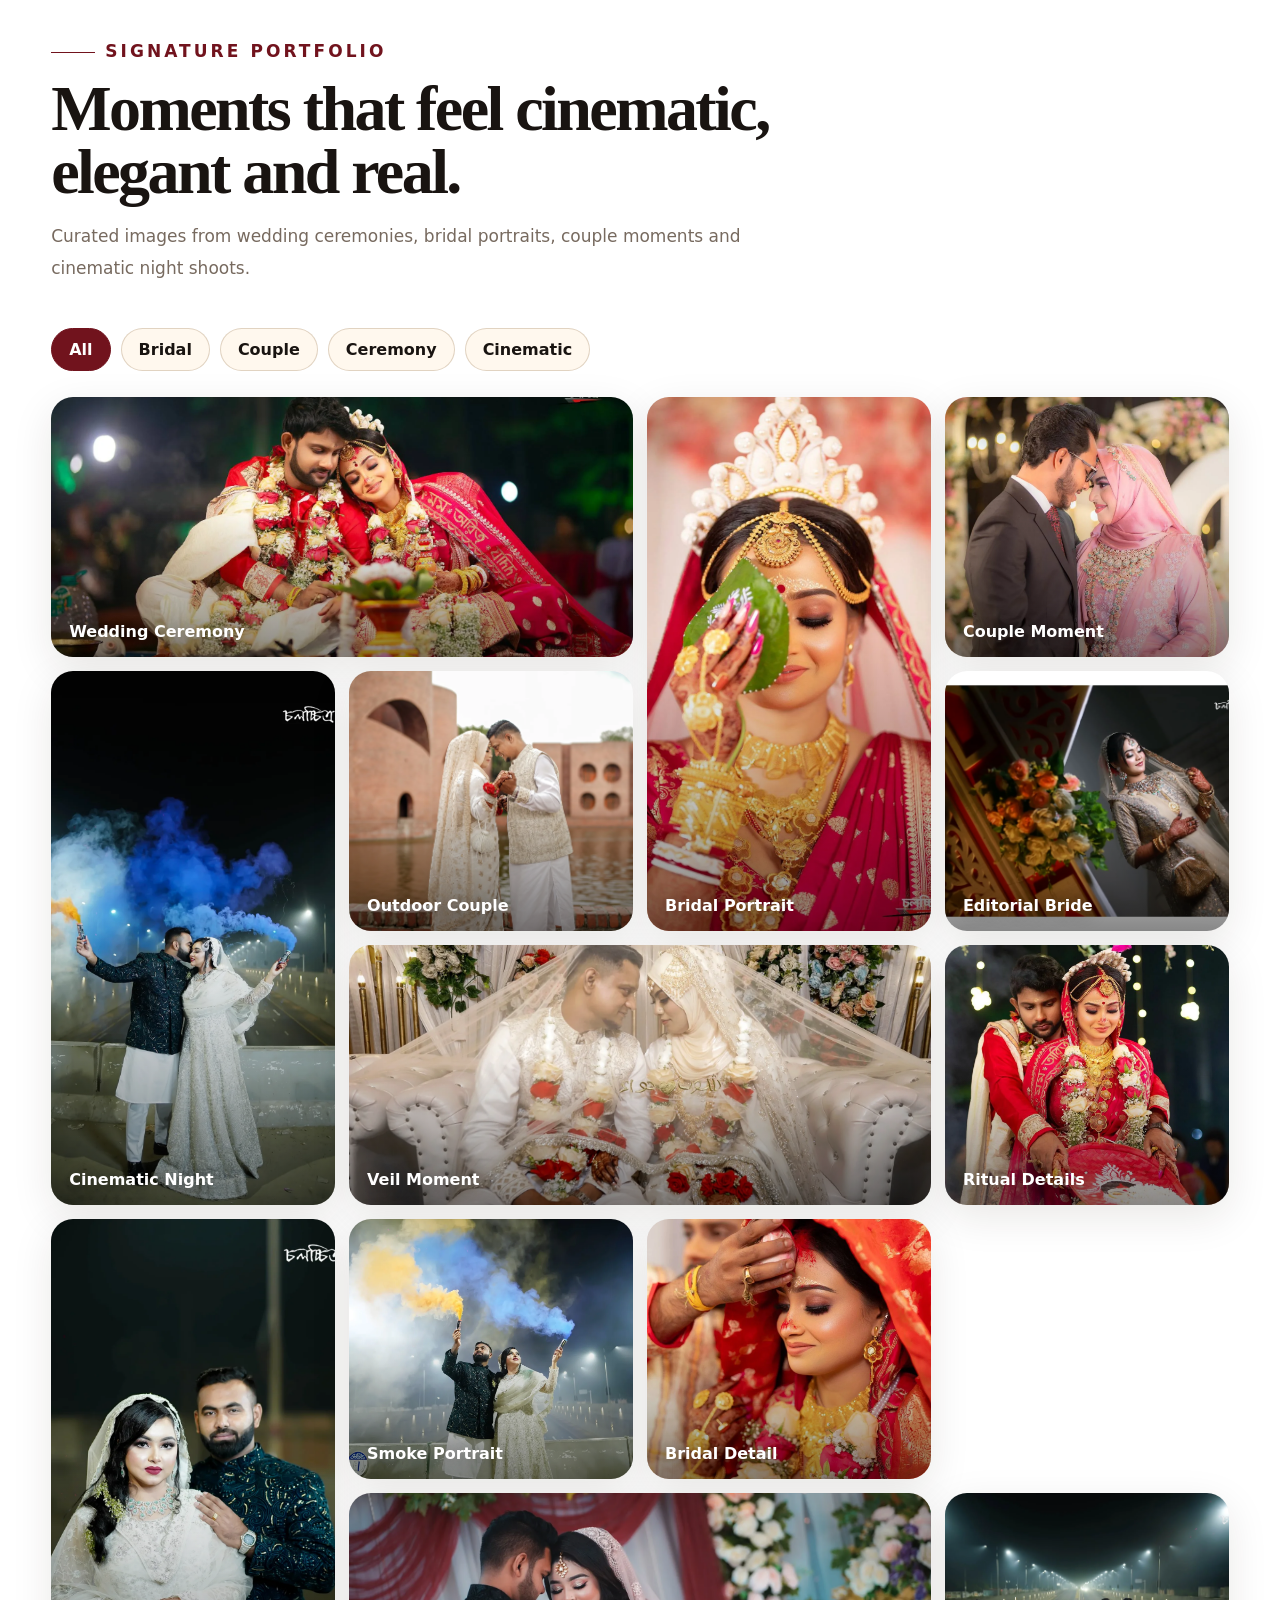
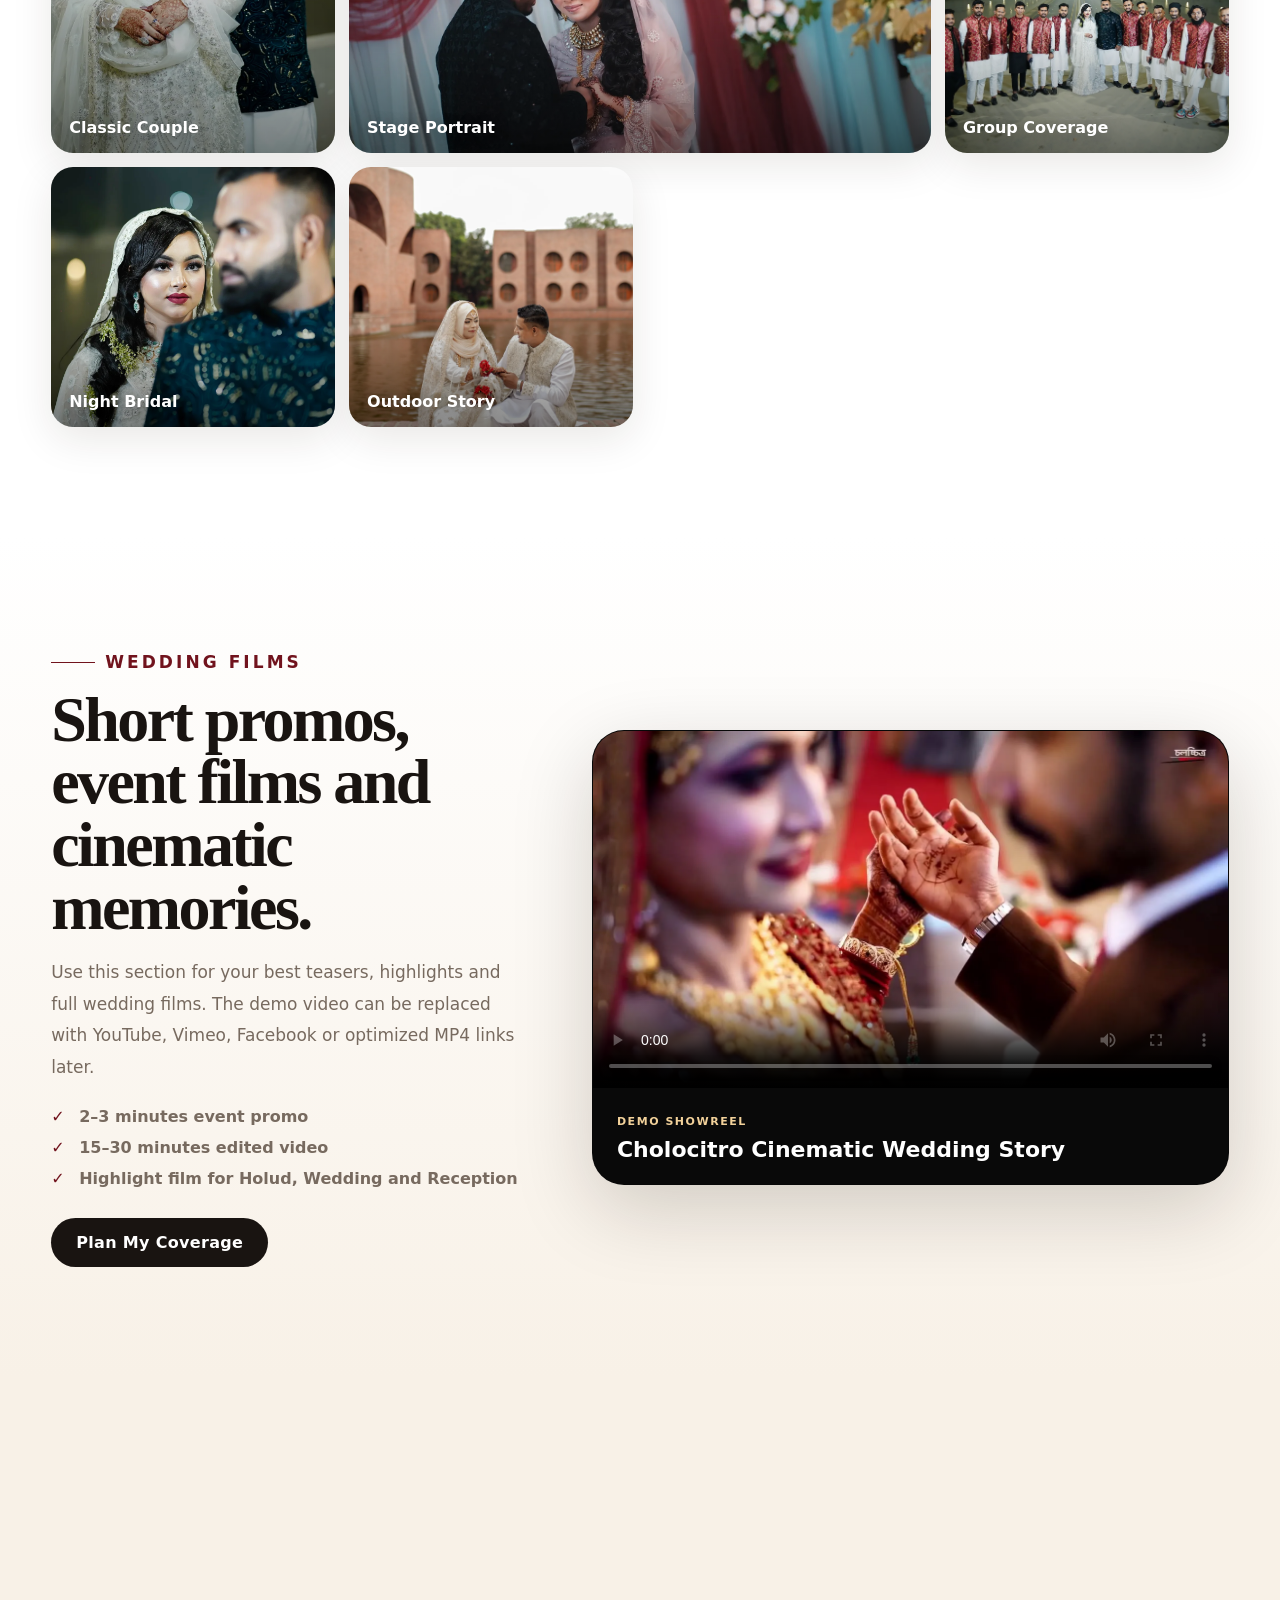
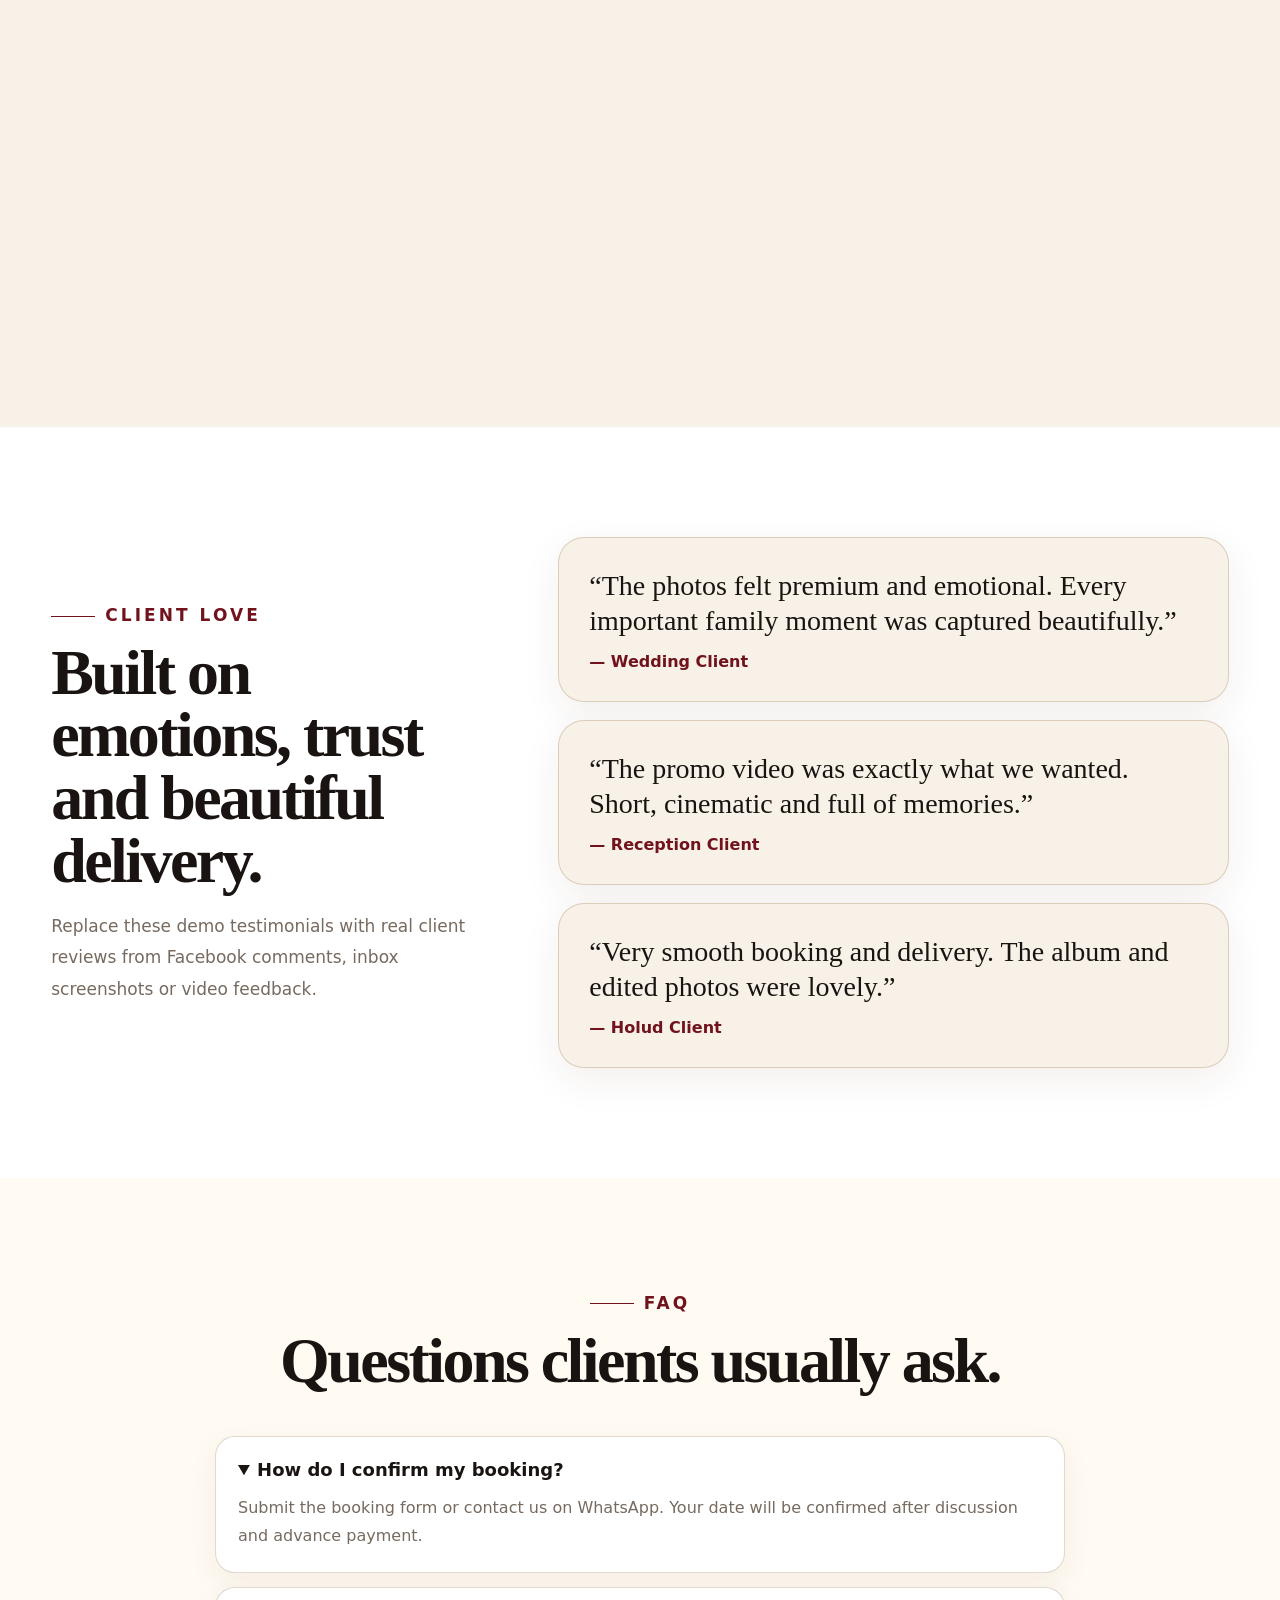
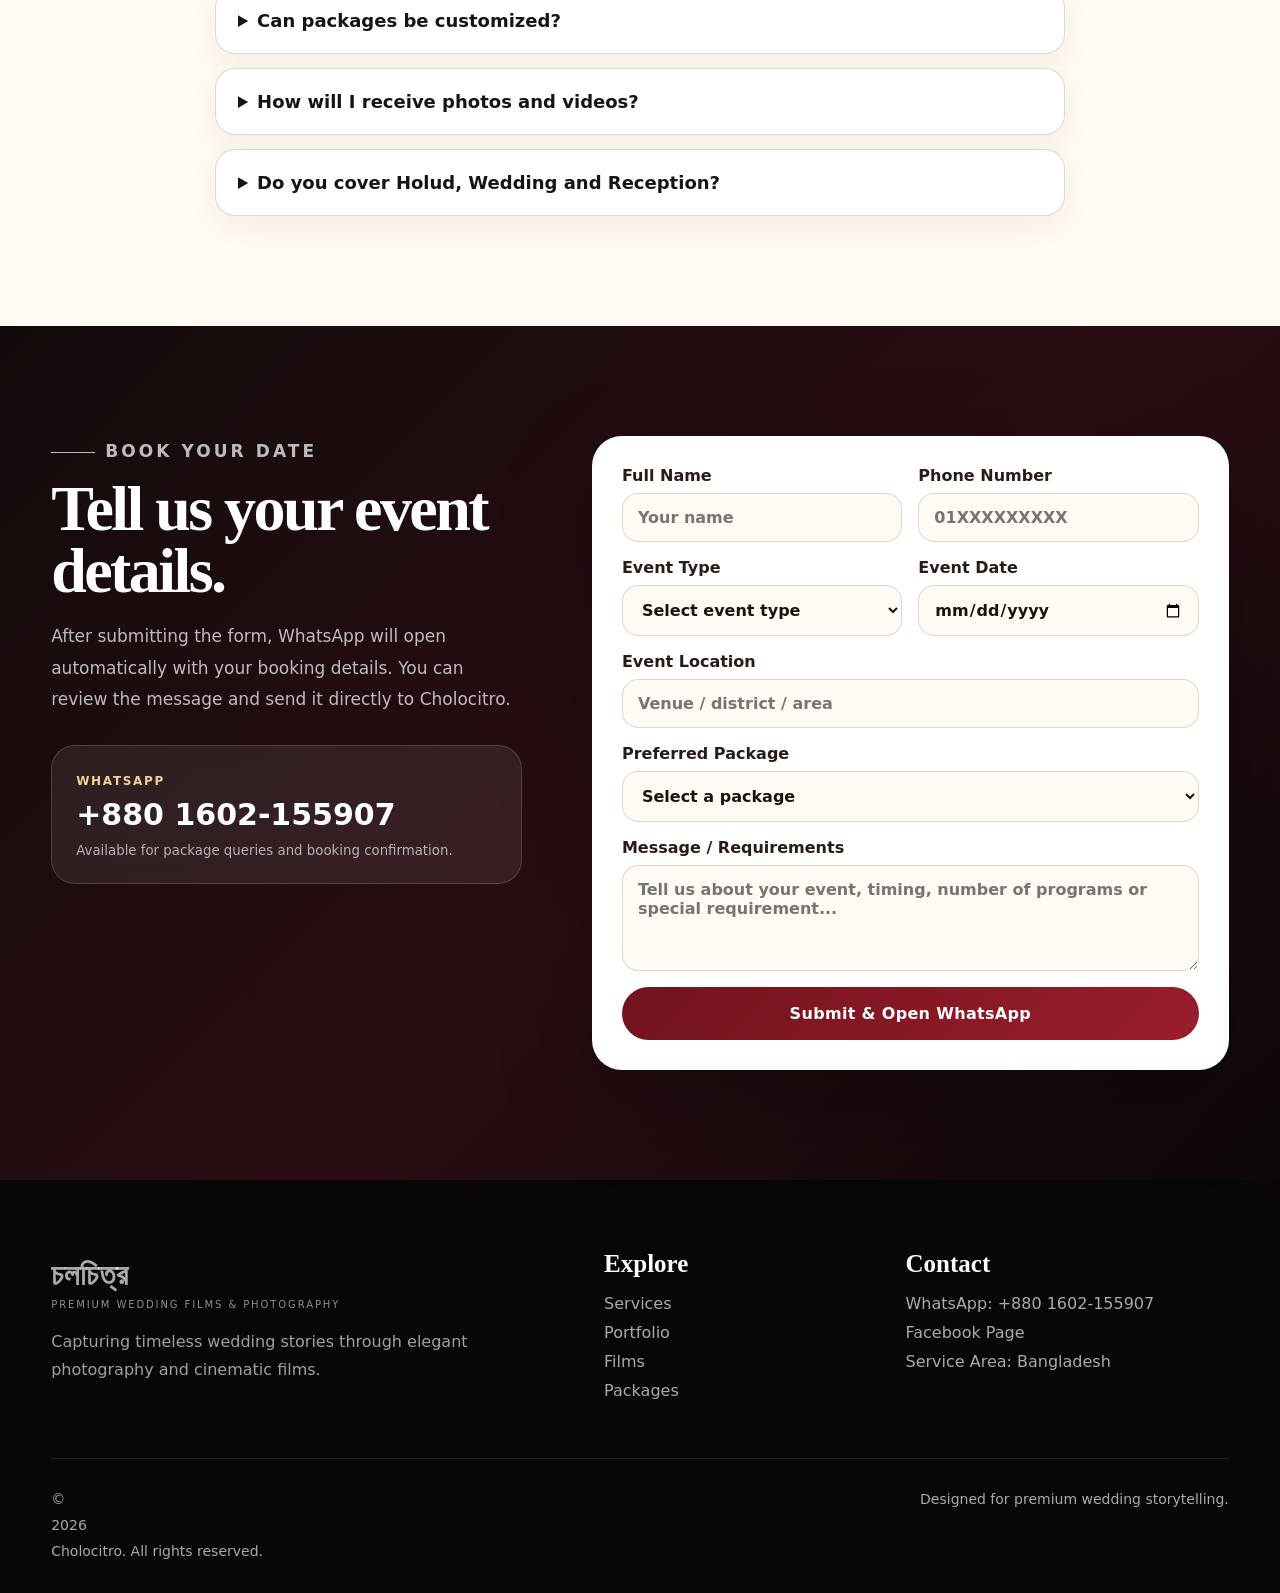
==== commit 27c803b3: "Add files via upload" ====
--- a/index.html
+++ b/index.html
@@ -75,7 +75,7 @@
         <div class="package-panel package-group" id="senior">
           <article class="price-card reveal">
             <div class="price-head">
-              <p>Only Photography</p><strong>৳5,000</strong>
+              <p>Only Photography</p><strong>৳10,000</strong>
             </div>
             <h3>Single Event Photo Coverage</h3>
             <ul>
@@ -91,7 +91,7 @@
           <article class="price-card featured reveal delay-1">
             <div class="ribbon">Popular</div>
             <div class="price-head">
-              <p>1 Program Combo</p><strong>৳10,000</strong>
+              <p>1 Program Combo</p><strong>৳20,000</strong>
             </div>
             <h3>Photography + Cinematography</h3>
             <ul>
@@ -109,7 +109,7 @@
 
           <article class="price-card reveal delay-2">
             <div class="price-head">
-              <p>Holud & Wedding</p><strong>৳20,000</strong>
+              <p>Holud & Wedding</p><strong>৳30,000</strong>
             </div>
             <h3>Two Event Coverage</h3>
             <ul>
@@ -127,7 +127,7 @@
 
           <article class="price-card reveal">
             <div class="price-head">
-              <p>Holud / Wedding / Reception</p><strong>৳30,000</strong>
+              <p>Holud / Wedding / Reception</p><strong>৳40,000</strong>
             </div>
             <h3>Complete Three Event Coverage</h3>
             <ul>
@@ -313,6 +313,29 @@
         </div>
 
         <div class="package-panel package-group" id="hindu">
+          <article class="price-card featured">
+            <div class="ribbon">Senior</div>
+            <div class="price-head">
+              <p>Sanatan Wedding — Bride Package</p><strong>৳30,000</strong>
+            </div>
+            <h3>Senior Package</h3>
+            <ul>
+              <li>Morning Ritual: Adhibash / Holud Snan</li>
+              <li>Wedding: Godhuli Logno</li>
+              <li>Basi Biye / Biday coverage</li>
+              <li>1 Senior Photographer</li>
+              <li>1 Senior Cinematographer</li>
+              <li>Unlimited raw pictures</li>
+              <li>Unlimited edited pictures</li>
+              <li>2–3 minutes 2 promo videos</li>
+              <li>15 minutes to 1 hour+ edited video</li>
+              <li>Google Drive delivery</li>
+              <li>Shooting duration: Full program cover</li>
+              <li>Reception added: ৳10,000</li>
+            </ul>
+            <button class="btn btn-price package-book" data-package="Hindu Special Team — Sanatan Wedding Bride Package Senior — ৳30,000">Book This Package</button>
+          </article>
+
           <article class="price-card featured">
             <div class="ribbon">Core</div>
             <div class="price-head">
@@ -364,7 +387,7 @@
 
     <section class="proof-strip">
       <div><strong>50K+</strong><span>Facebook Community</span></div>
-      <div><strong>14</strong><span>Total Package Options</span></div>
+      <div><strong>15</strong><span>Total Package Options</span></div>
       <div><strong>Photo + Film</strong><span>Complete Coverage</span></div>
       <div><strong>WhatsApp</strong><span>Fast Booking</span></div>
     </section>
@@ -619,6 +642,7 @@
               <option>TOP Team Package — 1 Program Combo — ৳15,000</option>
               <option>TOP Team Package — Holud & Wedding — ৳30,000</option>
               <option>TOP Team Package — Holud / Wedding / Reception — ৳45,000</option>
+              <option>Hindu Special Team — Sanatan Wedding Bride Package Senior — ৳30,000</option>
               <option>Hindu Special Team — Sanatan Wedding Bride Package Core — ৳36,000</option>
               <option>Hindu Special Team — Sanatan Wedding Bride Package Top — ৳45,000</option>
               <option>Custom Package</option>
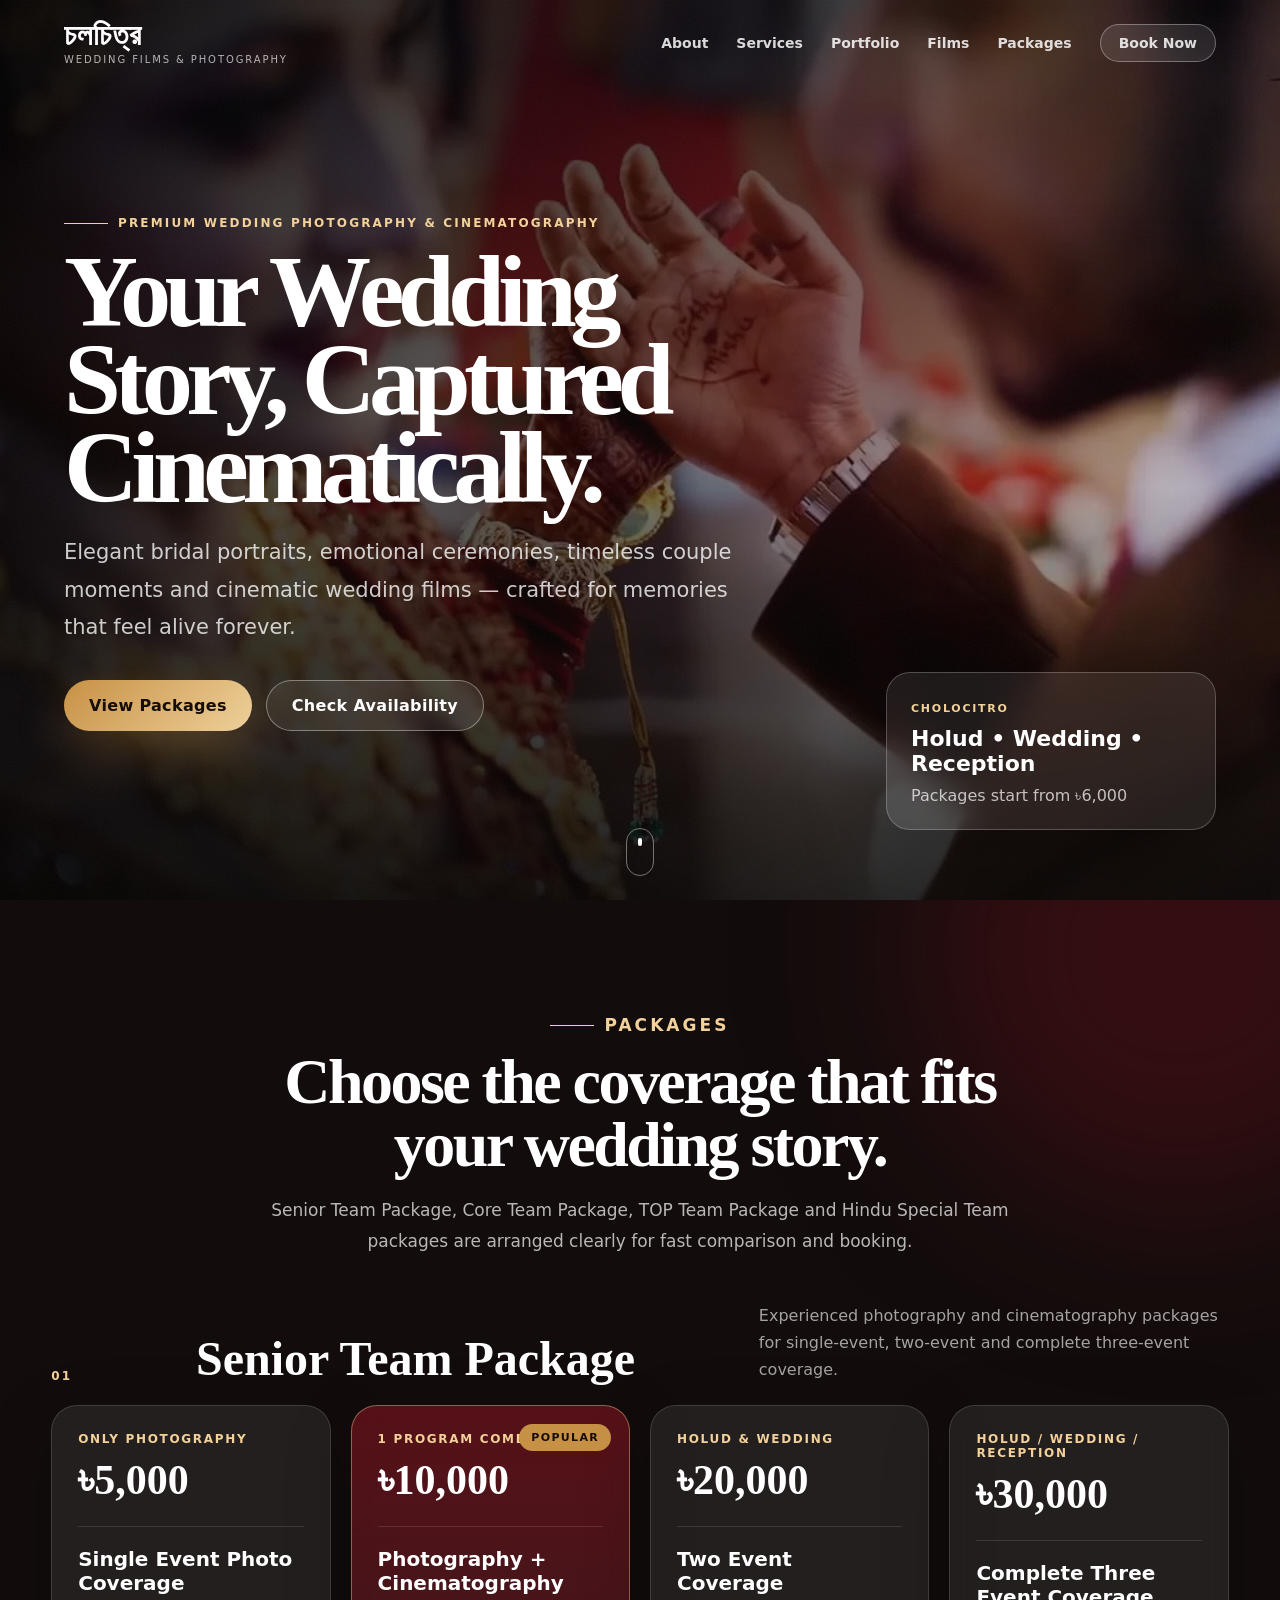
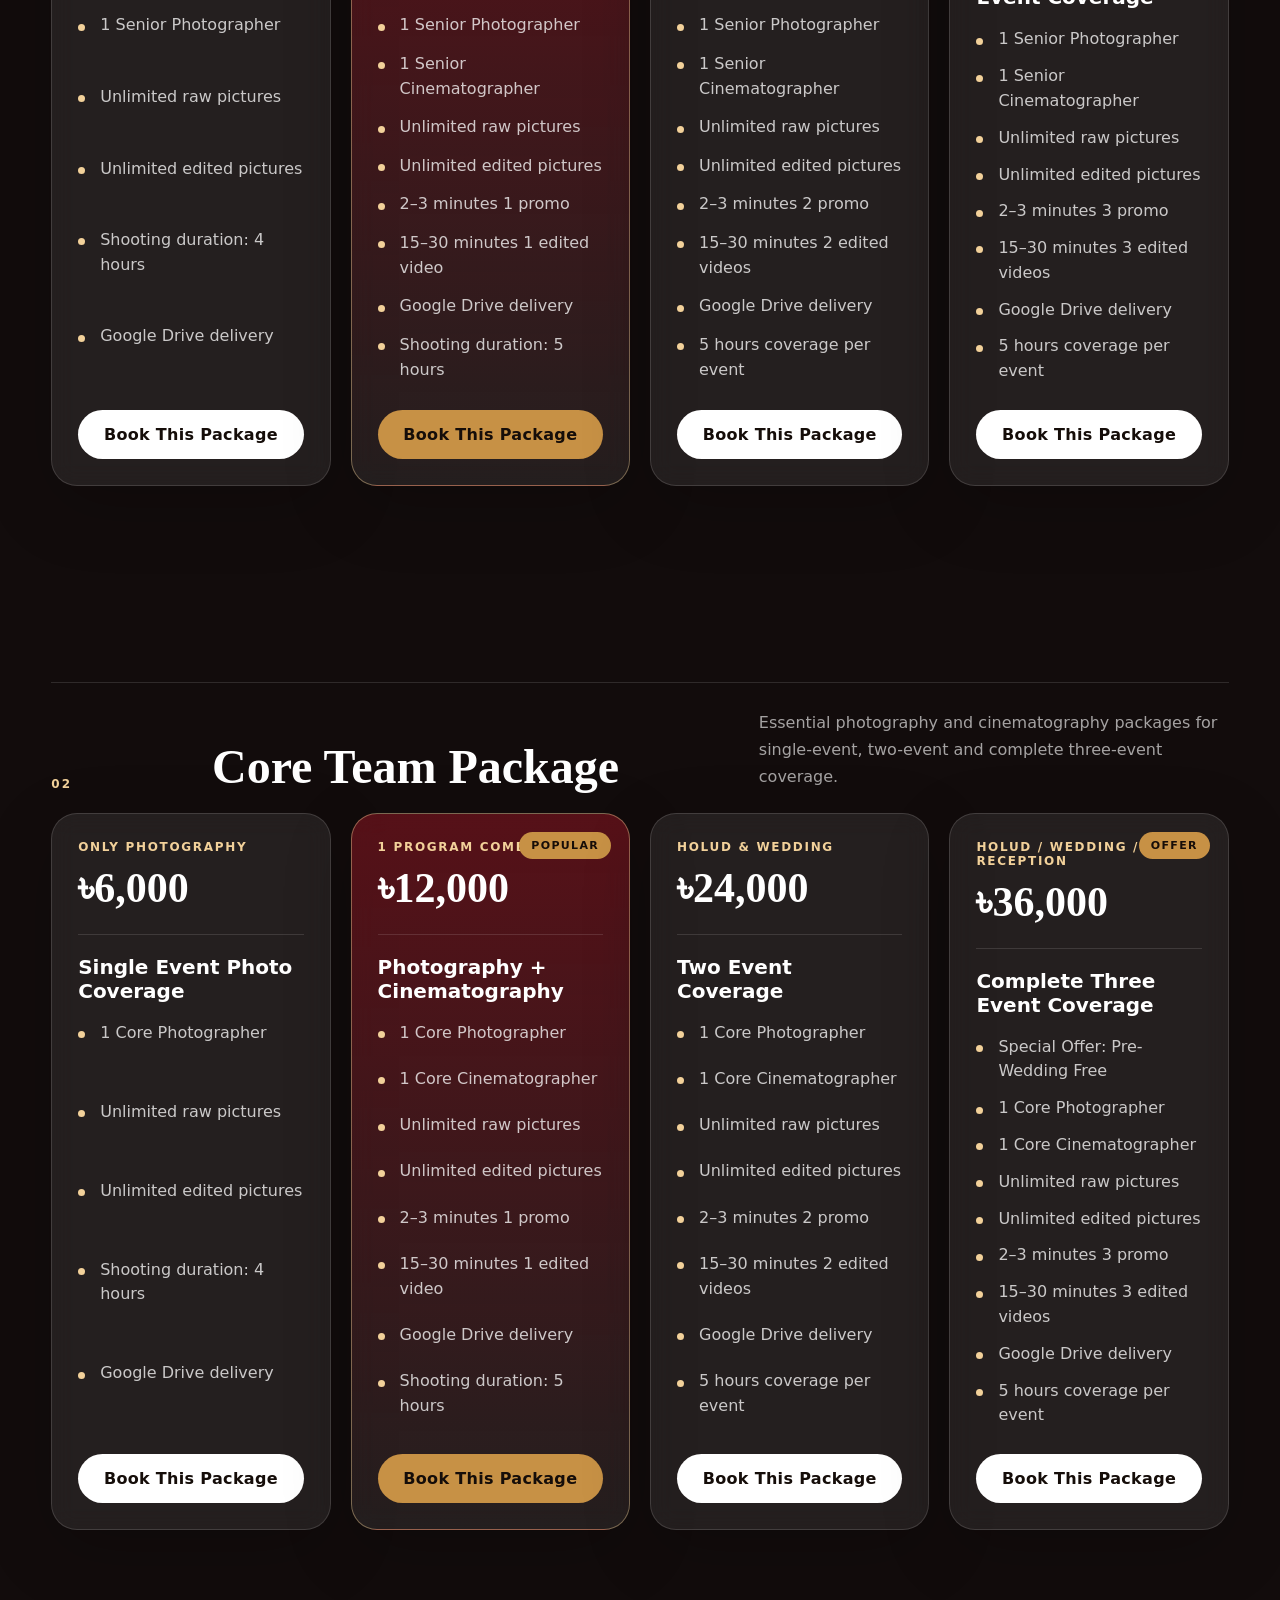
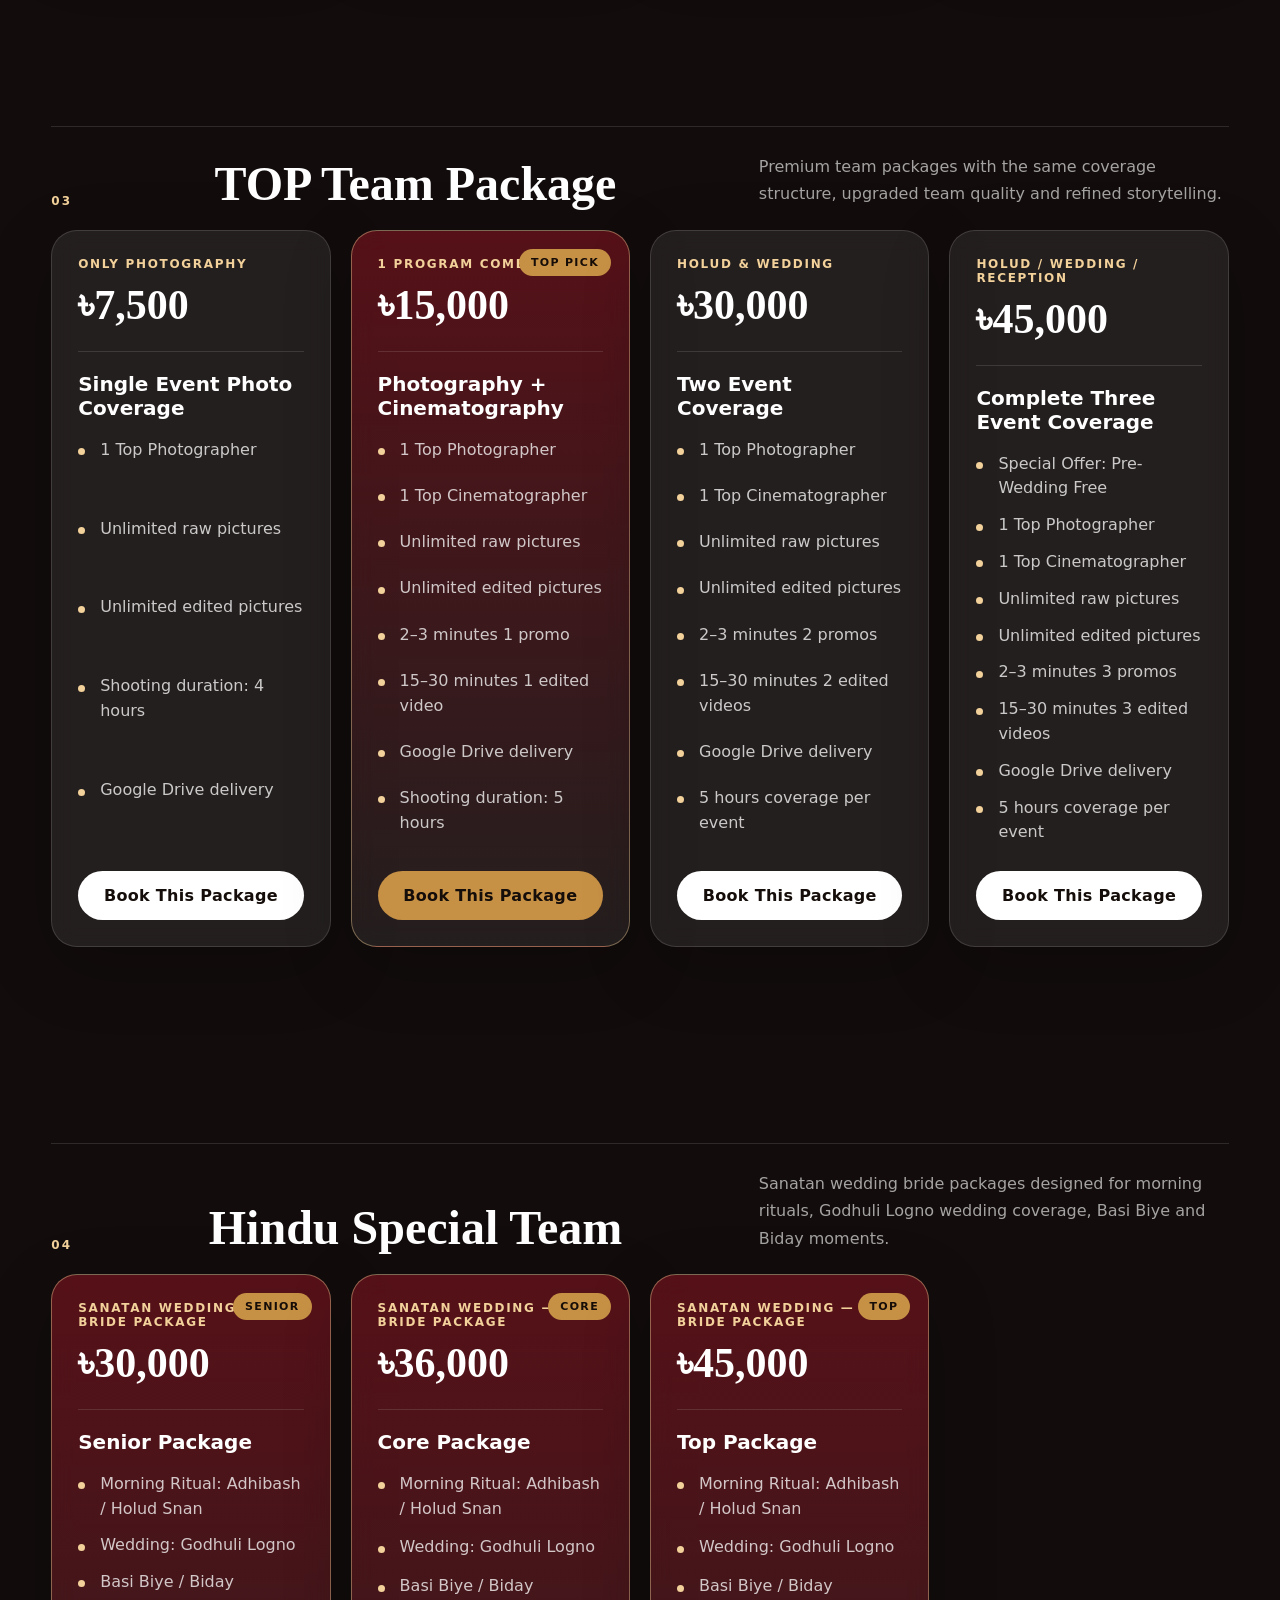
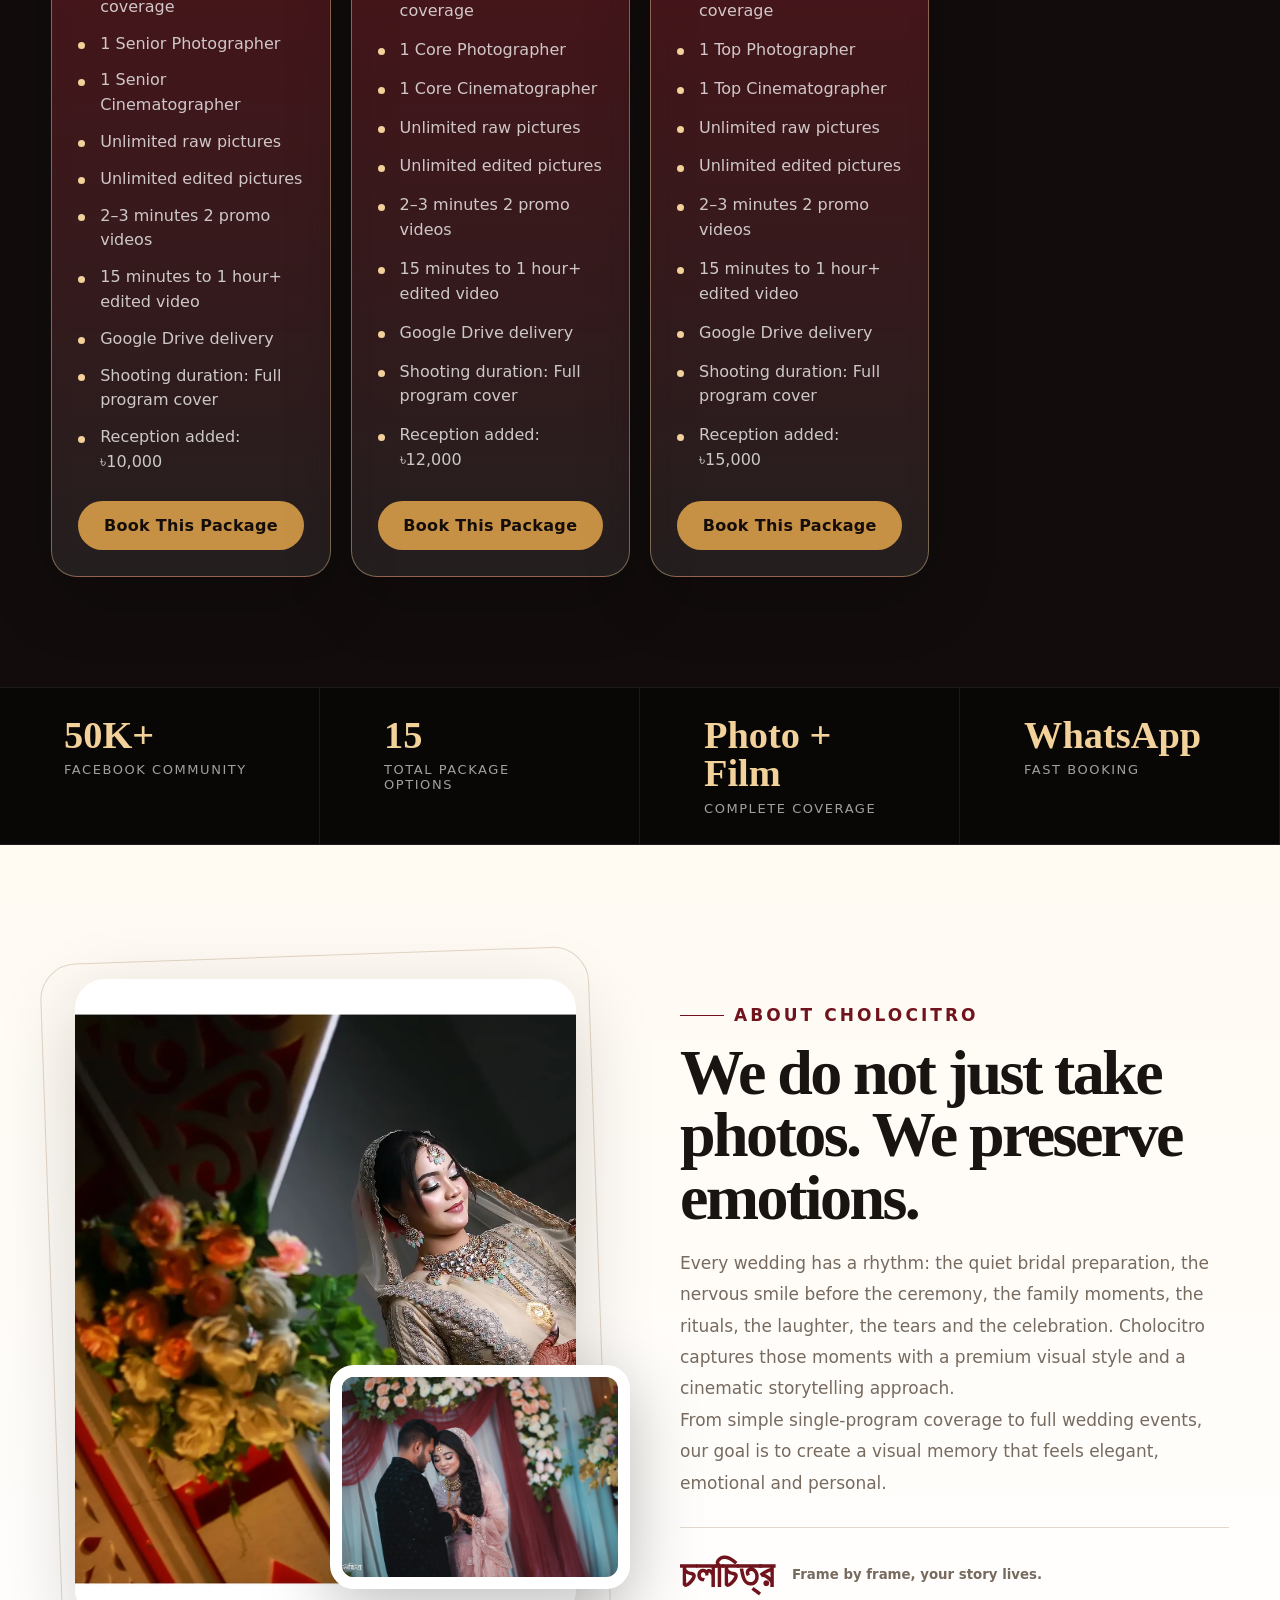
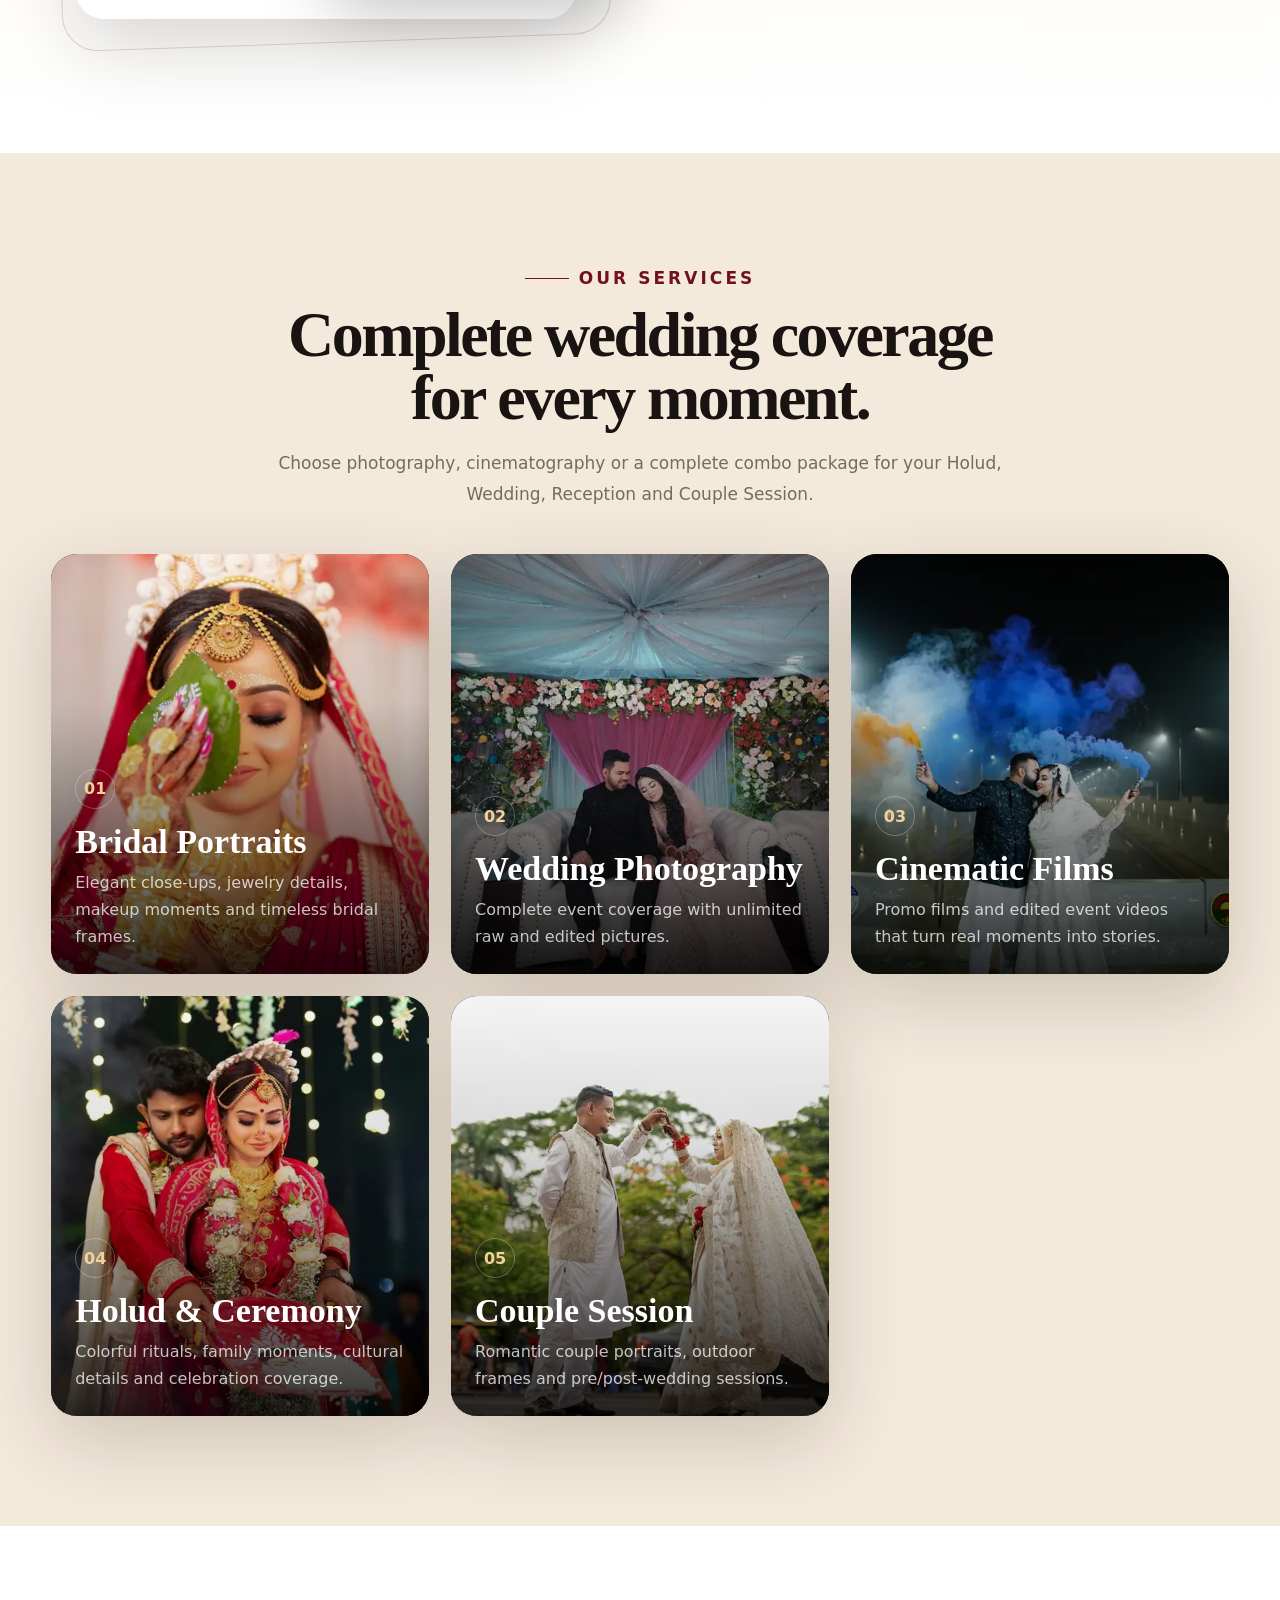
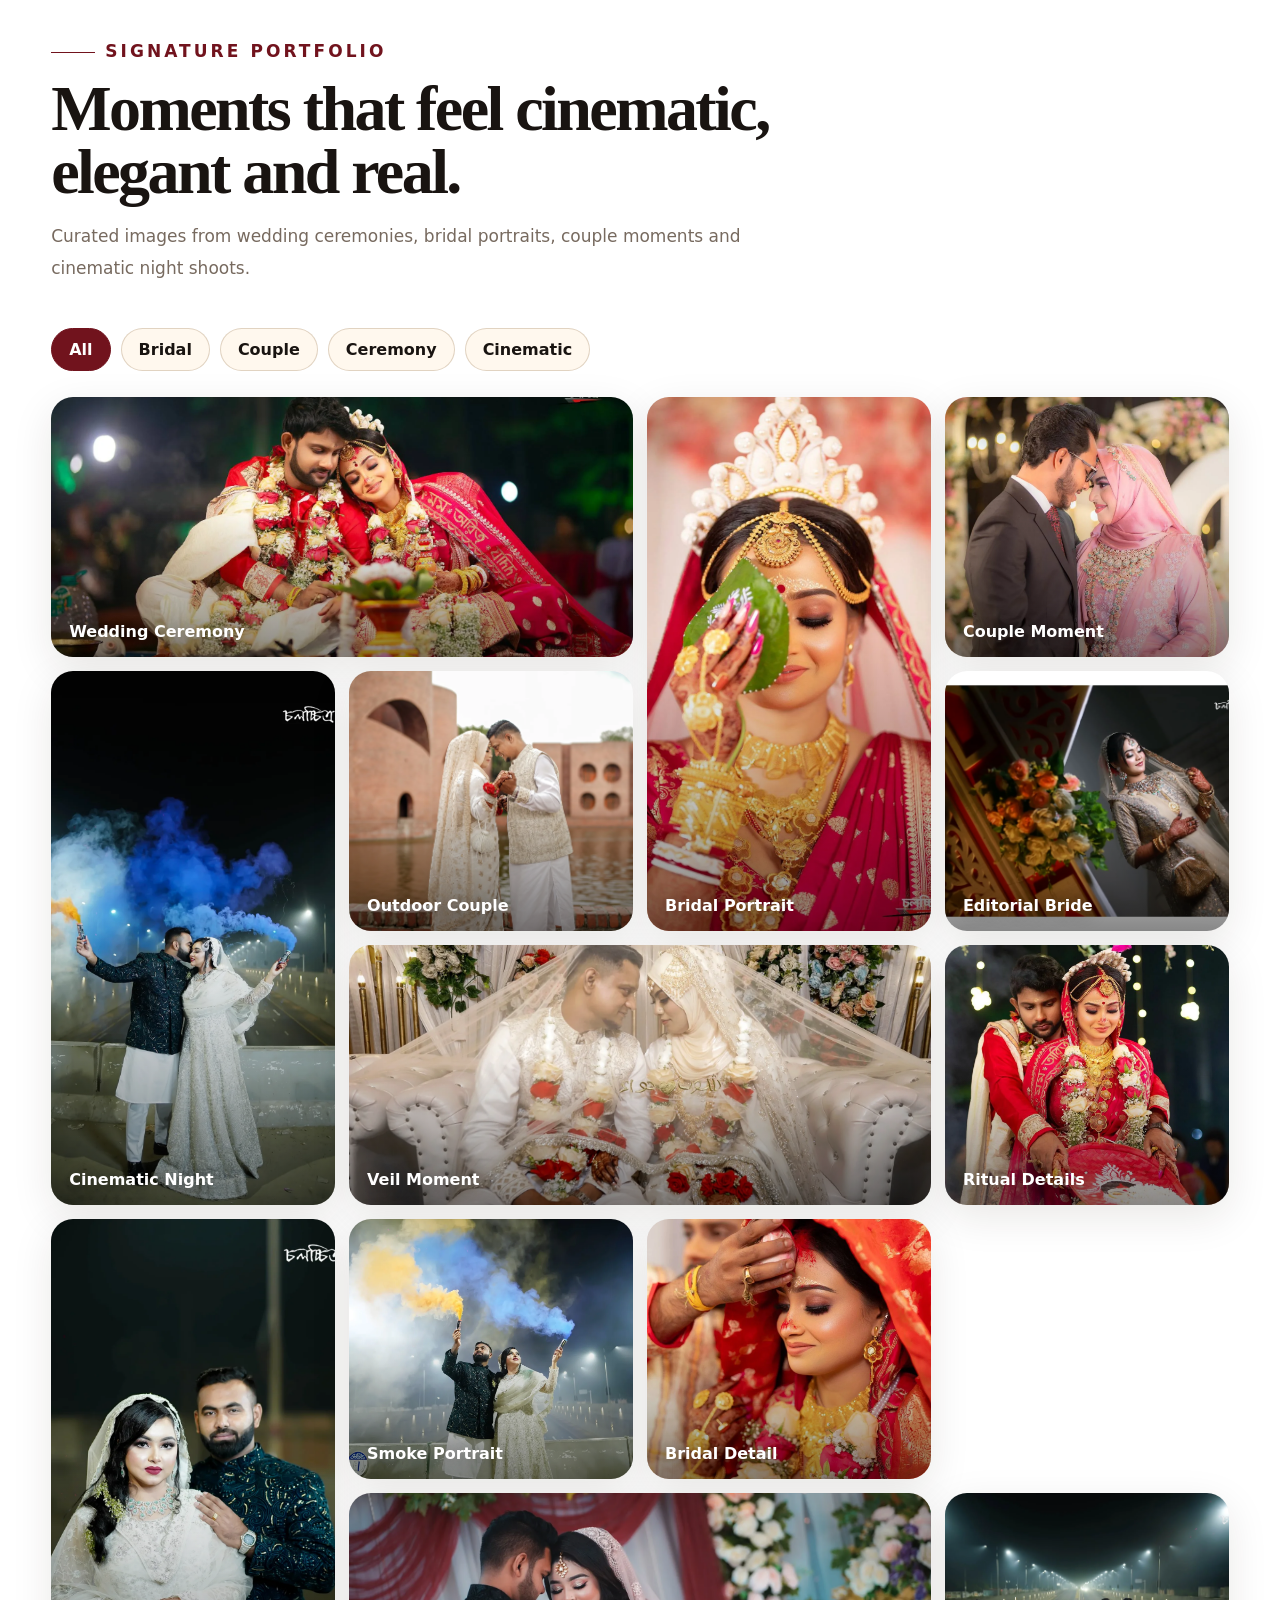
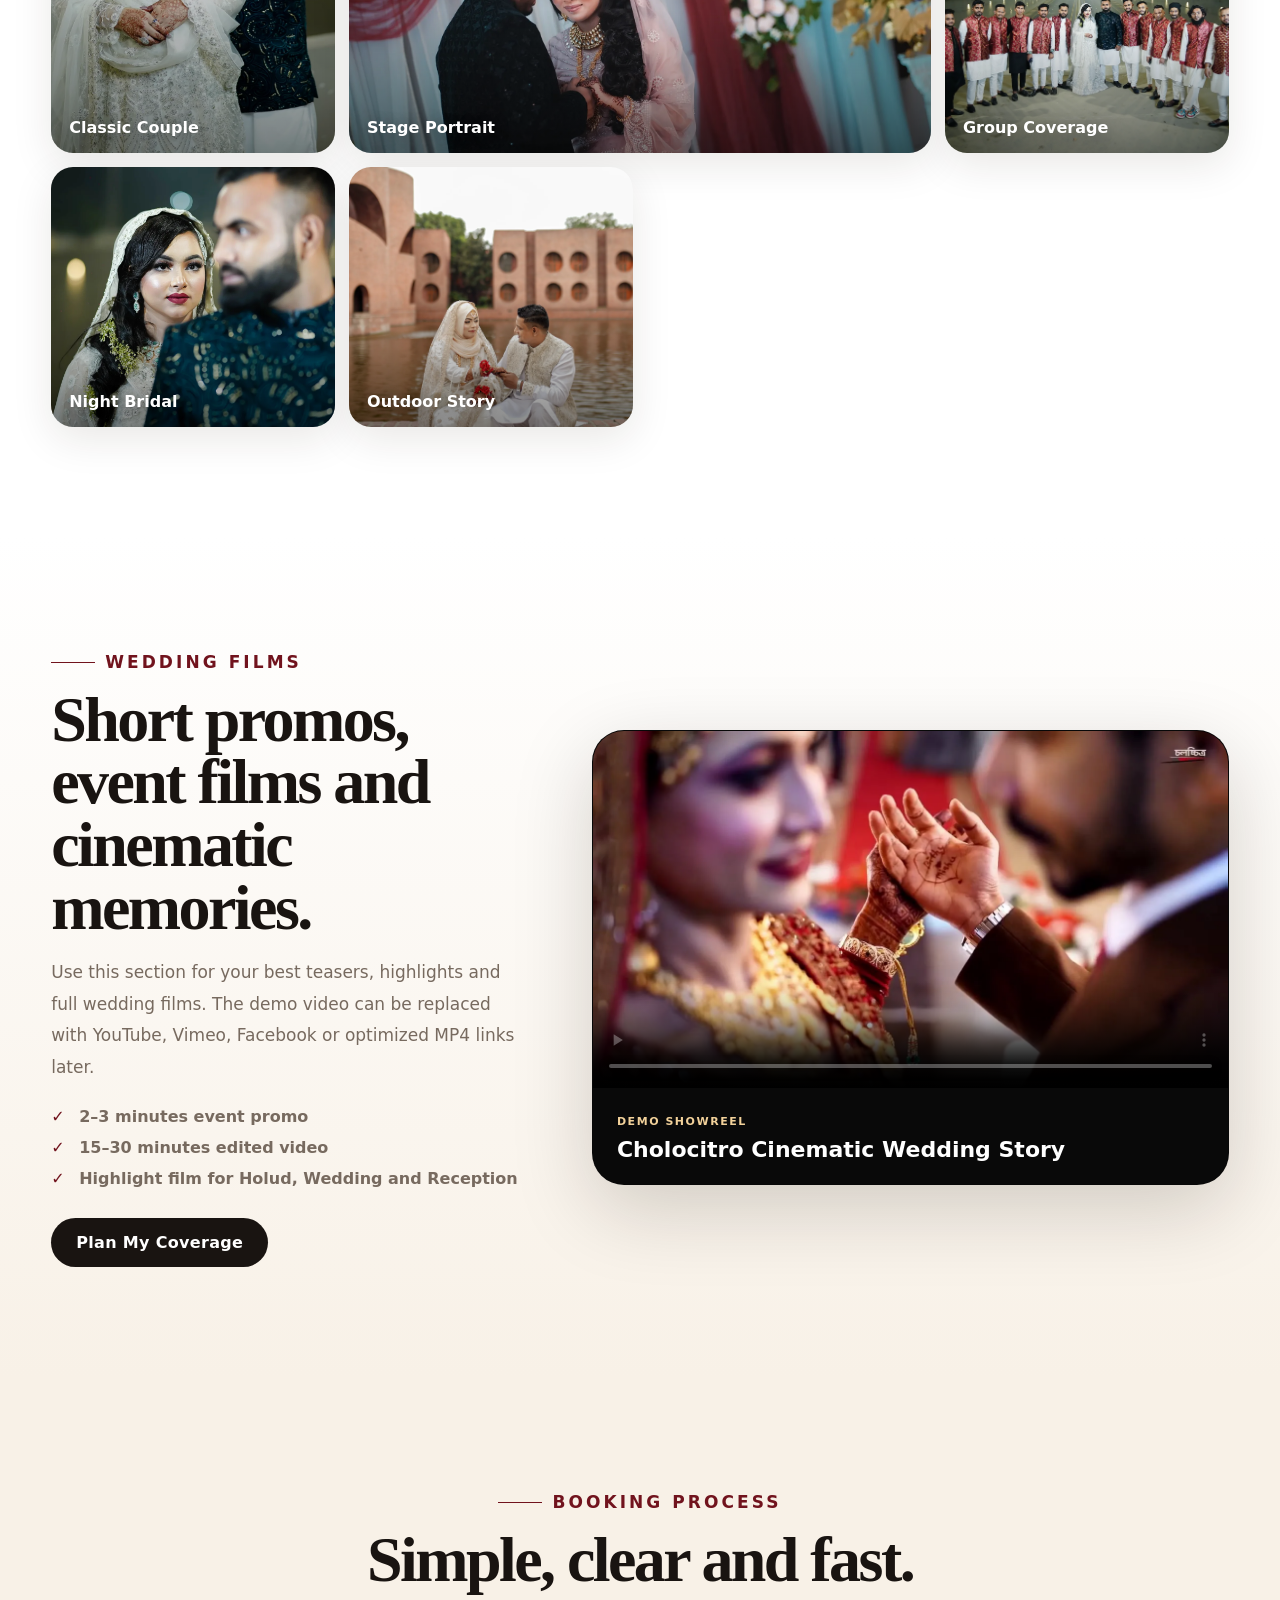
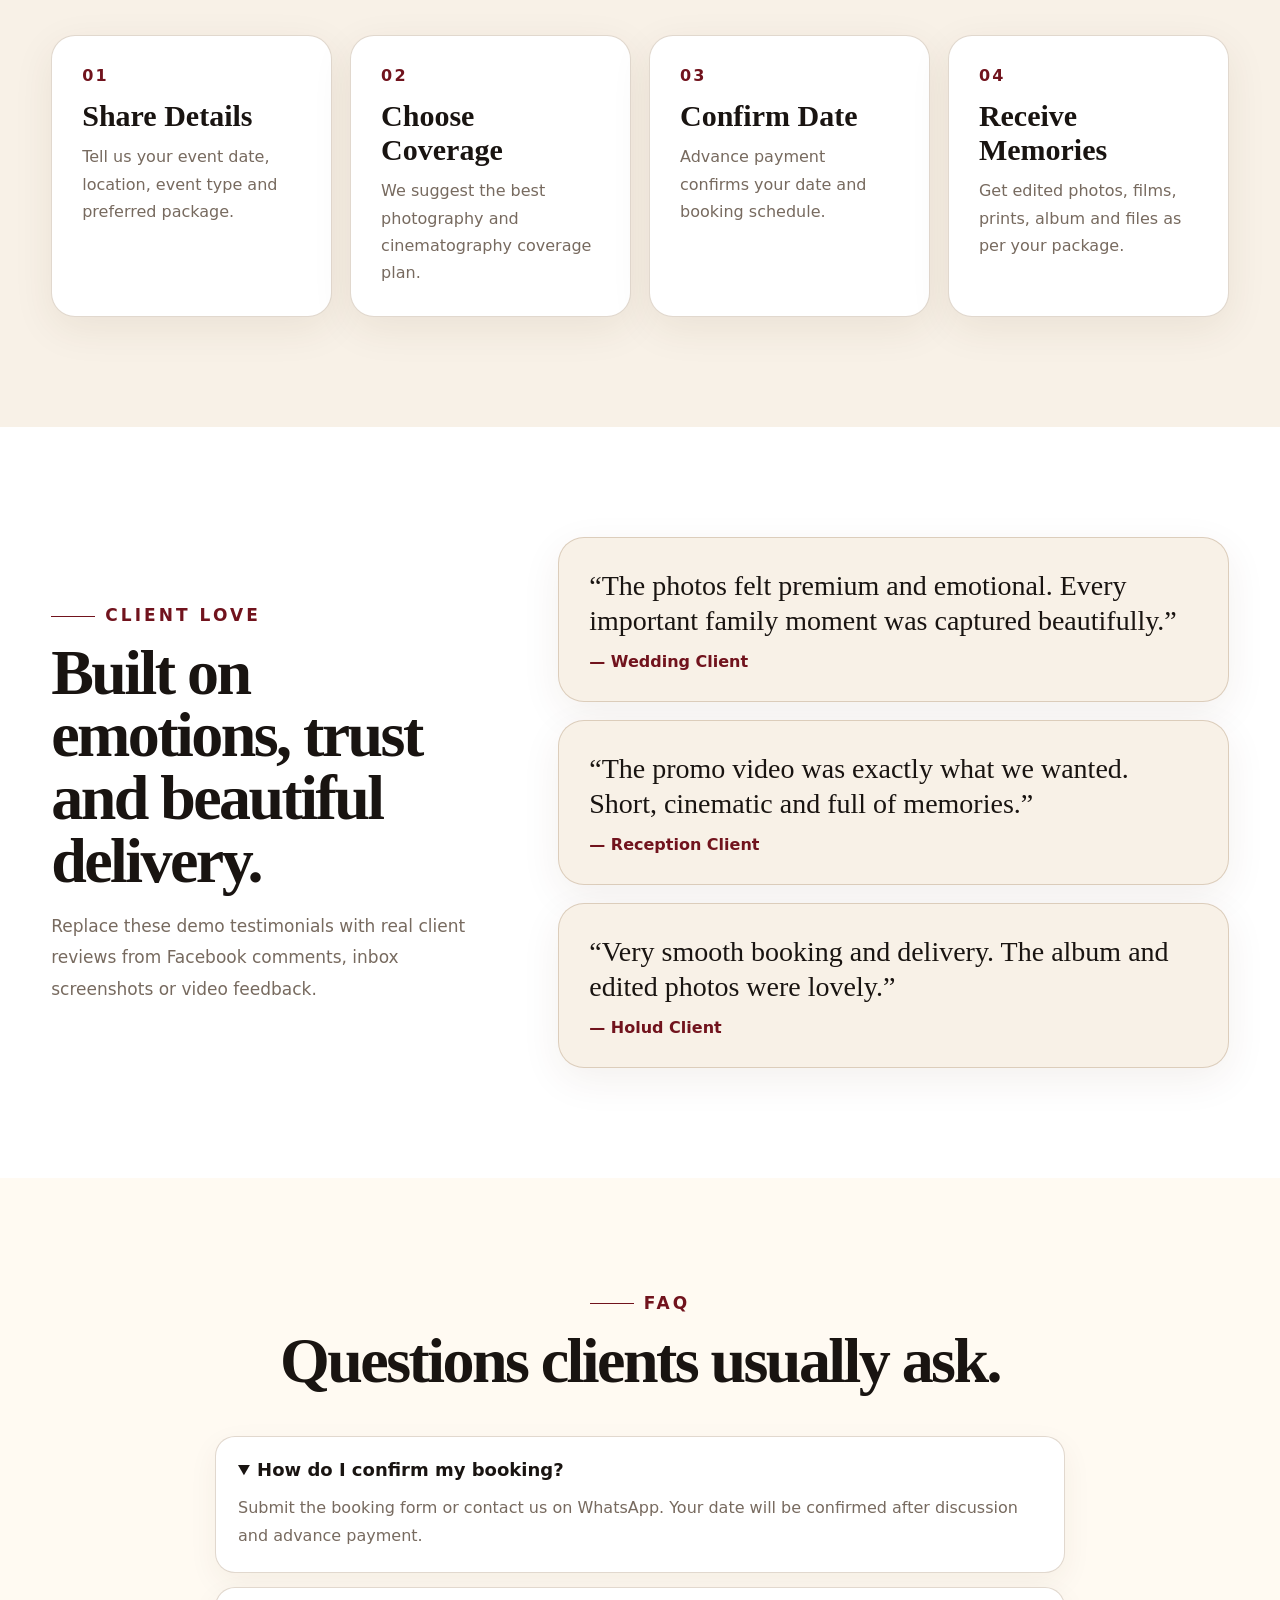
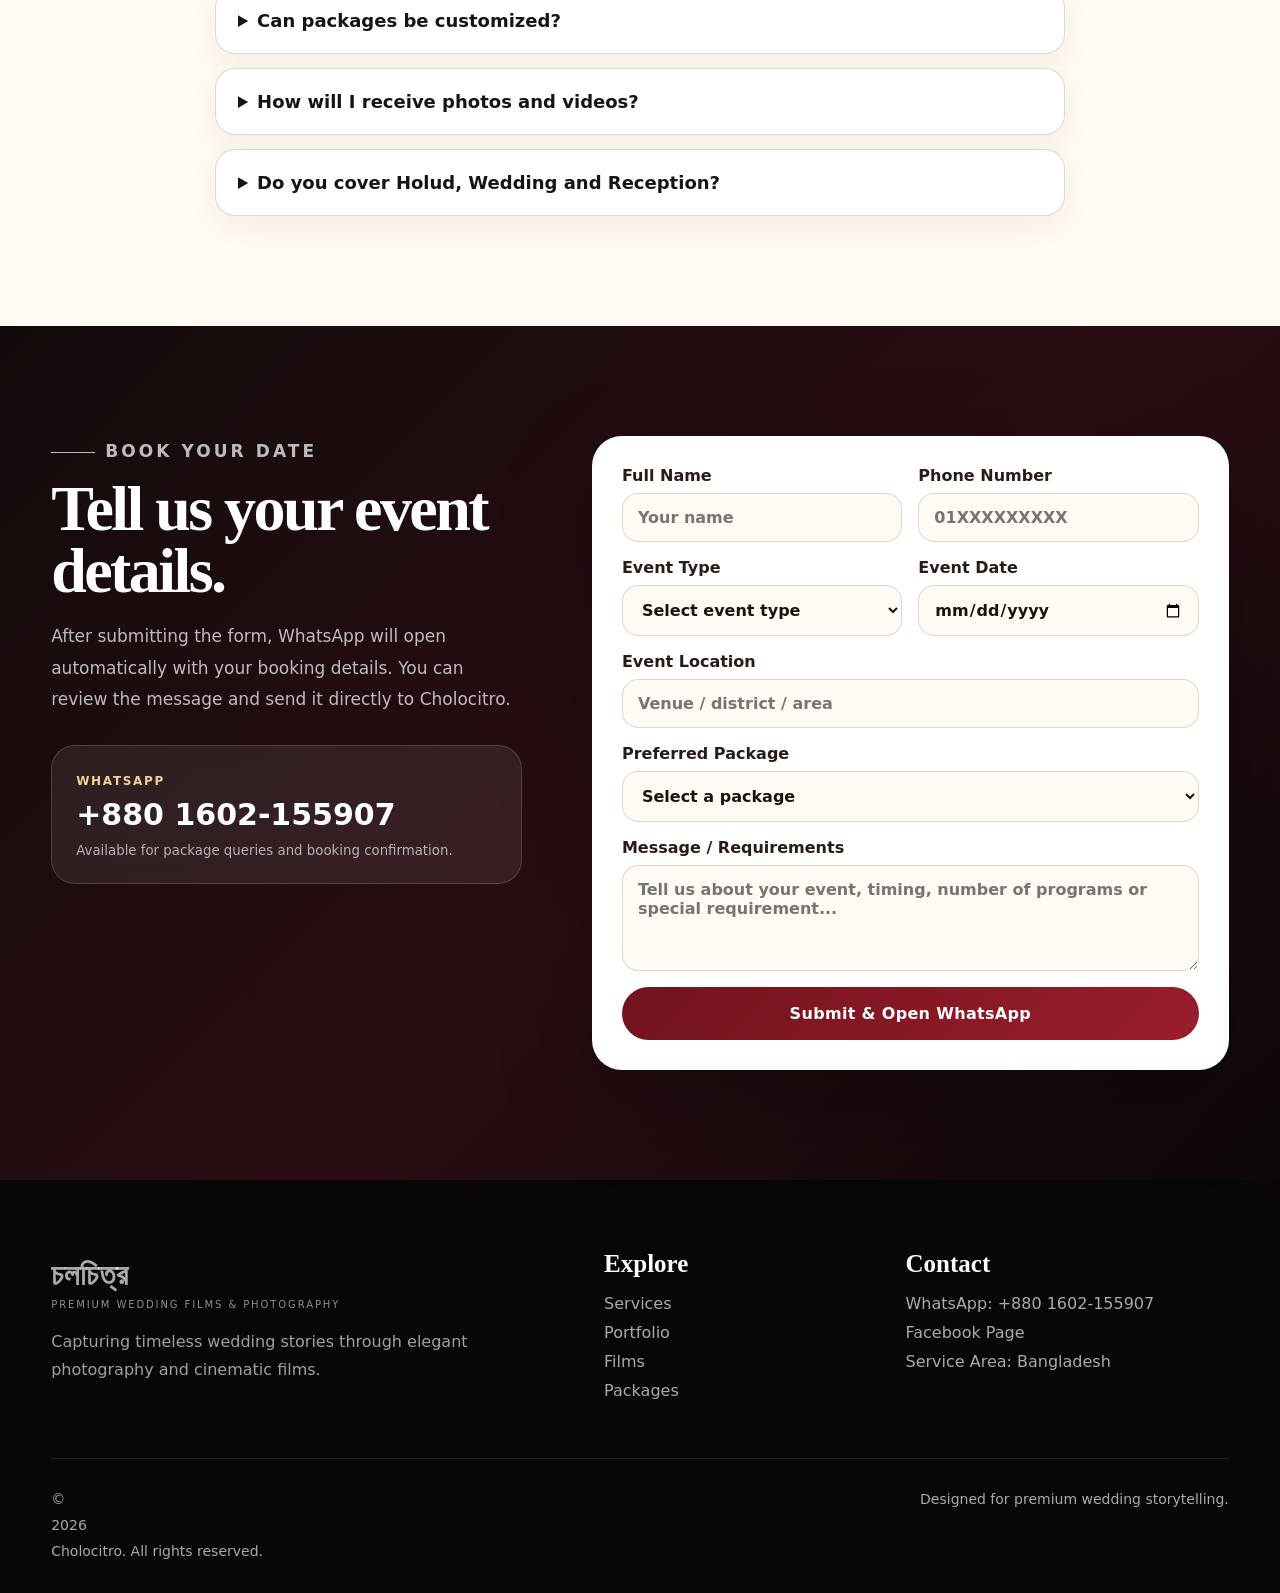
==== commit d1dca9ae: "Update index.html" ====
--- a/index.html
+++ b/index.html
@@ -75,7 +75,7 @@
         <div class="package-panel package-group" id="senior">
           <article class="price-card reveal">
             <div class="price-head">
-              <p>Only Photography</p><strong>৳10,000</strong>
+              <p>Only Photography</p><strong>৳5,000</strong>
             </div>
             <h3>Single Event Photo Coverage</h3>
             <ul>
@@ -91,7 +91,7 @@
           <article class="price-card featured reveal delay-1">
             <div class="ribbon">Popular</div>
             <div class="price-head">
-              <p>1 Program Combo</p><strong>৳20,000</strong>
+              <p>1 Program Combo</p><strong>৳10,000</strong>
             </div>
             <h3>Photography + Cinematography</h3>
             <ul>
@@ -109,7 +109,7 @@
 
           <article class="price-card reveal delay-2">
             <div class="price-head">
-              <p>Holud & Wedding</p><strong>৳30,000</strong>
+              <p>Holud & Wedding</p><strong>৳20,000</strong>
             </div>
             <h3>Two Event Coverage</h3>
             <ul>
@@ -127,7 +127,7 @@
 
           <article class="price-card reveal">
             <div class="price-head">
-              <p>Holud / Wedding / Reception</p><strong>৳40,000</strong>
+              <p>Holud / Wedding / Reception</p><strong>৳30,000</strong>
             </div>
             <h3>Complete Three Event Coverage</h3>
             <ul>
